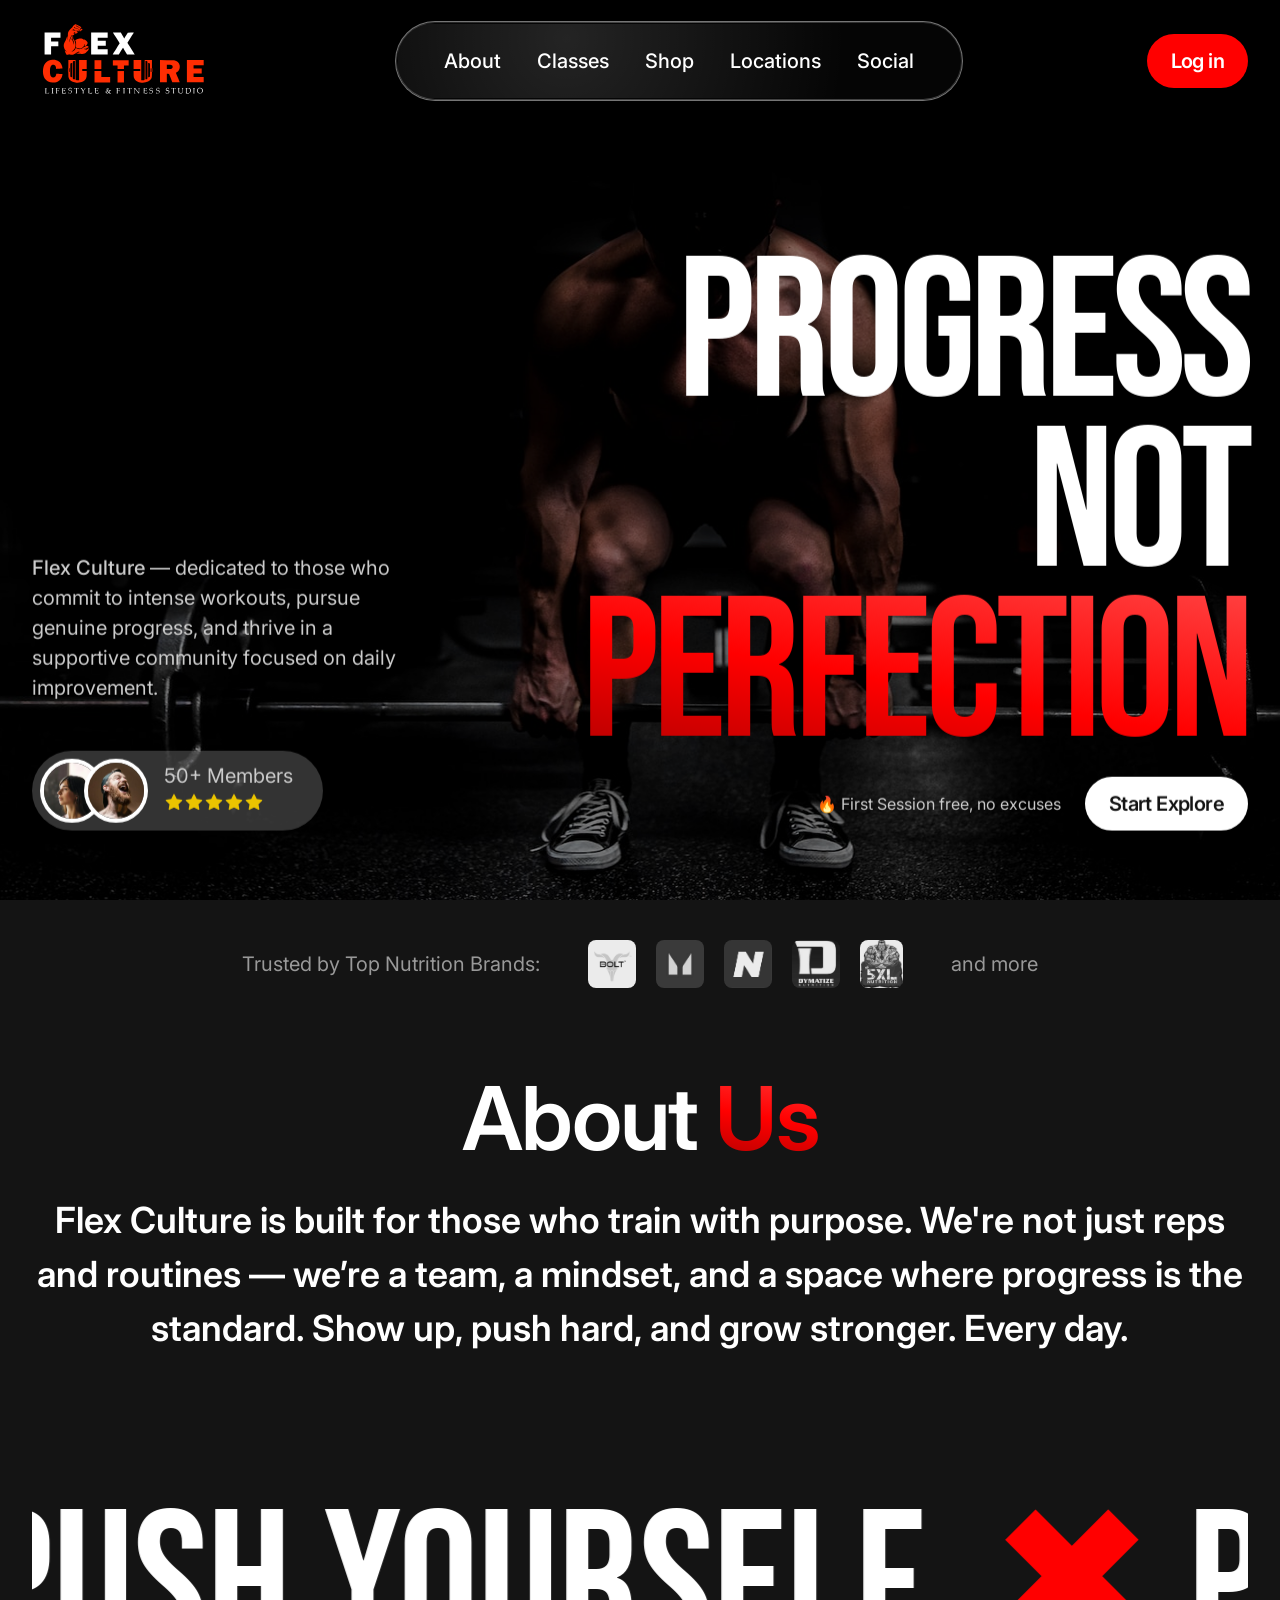
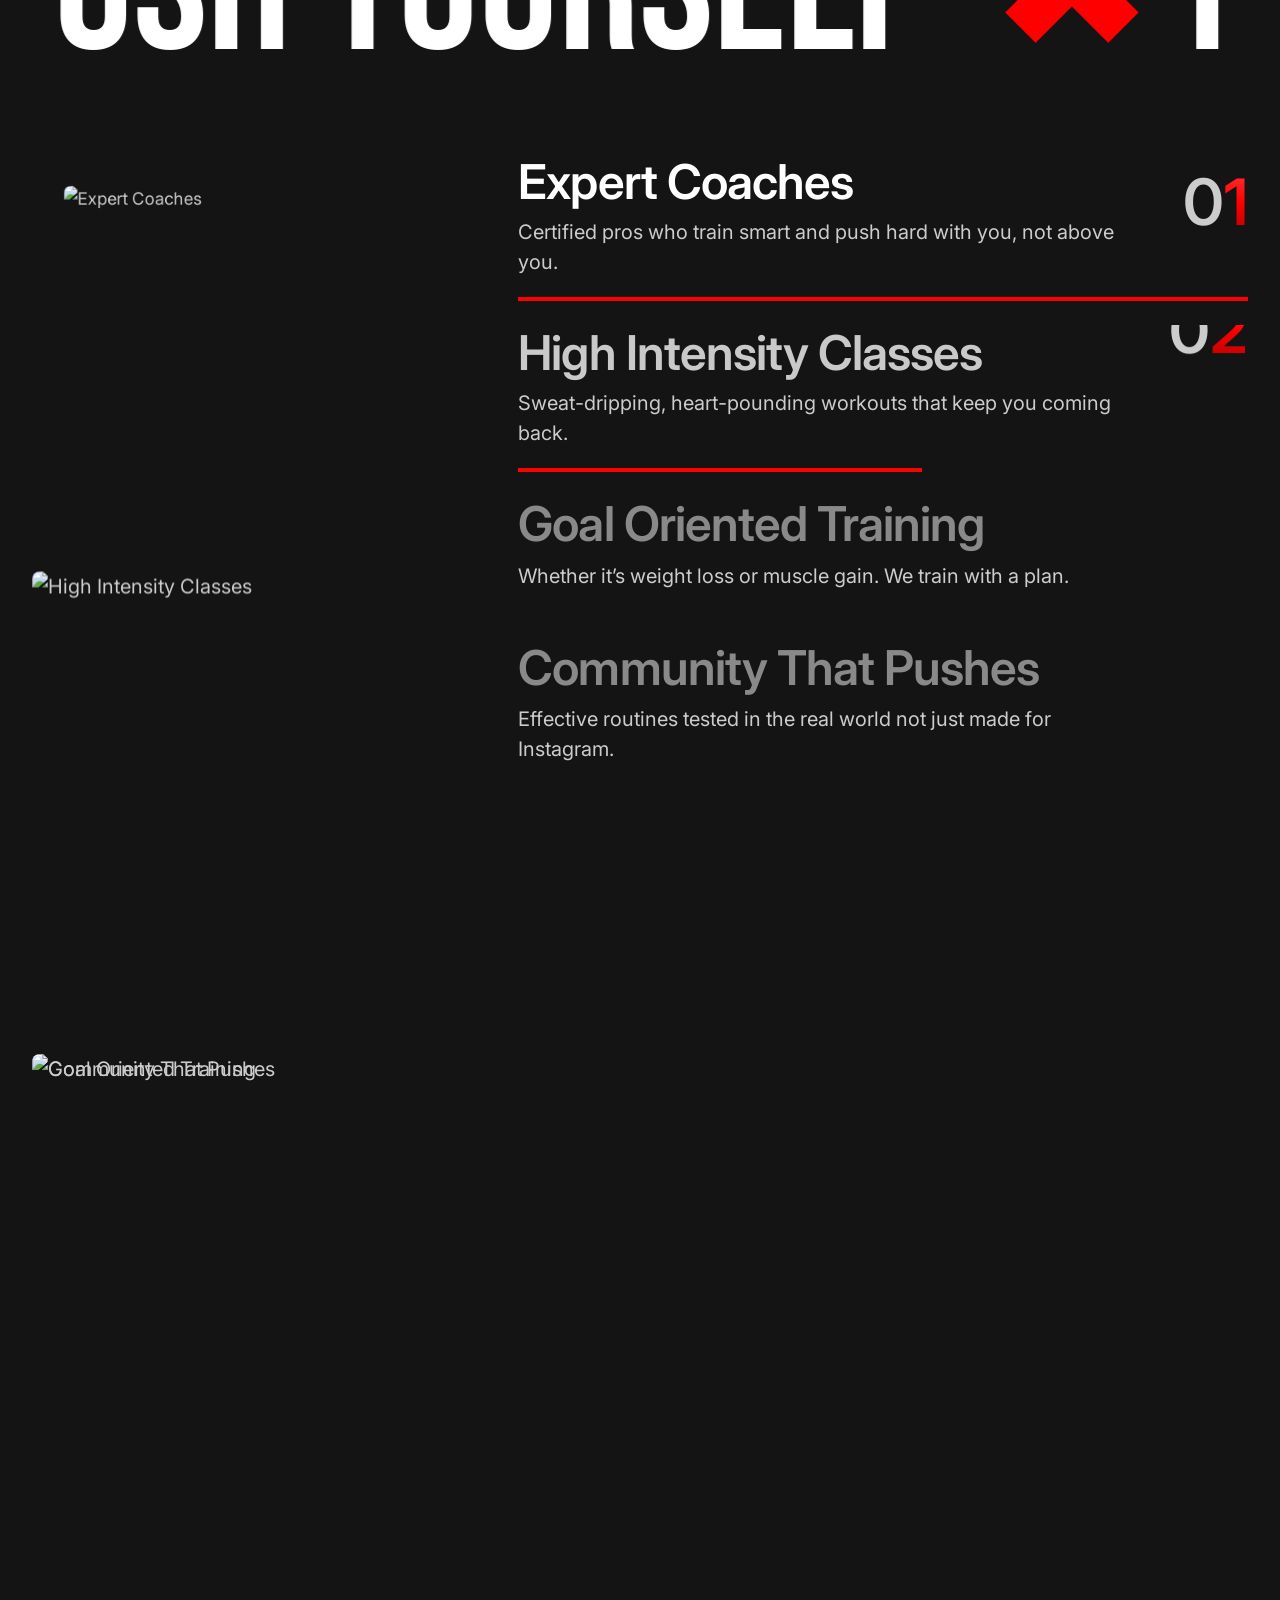
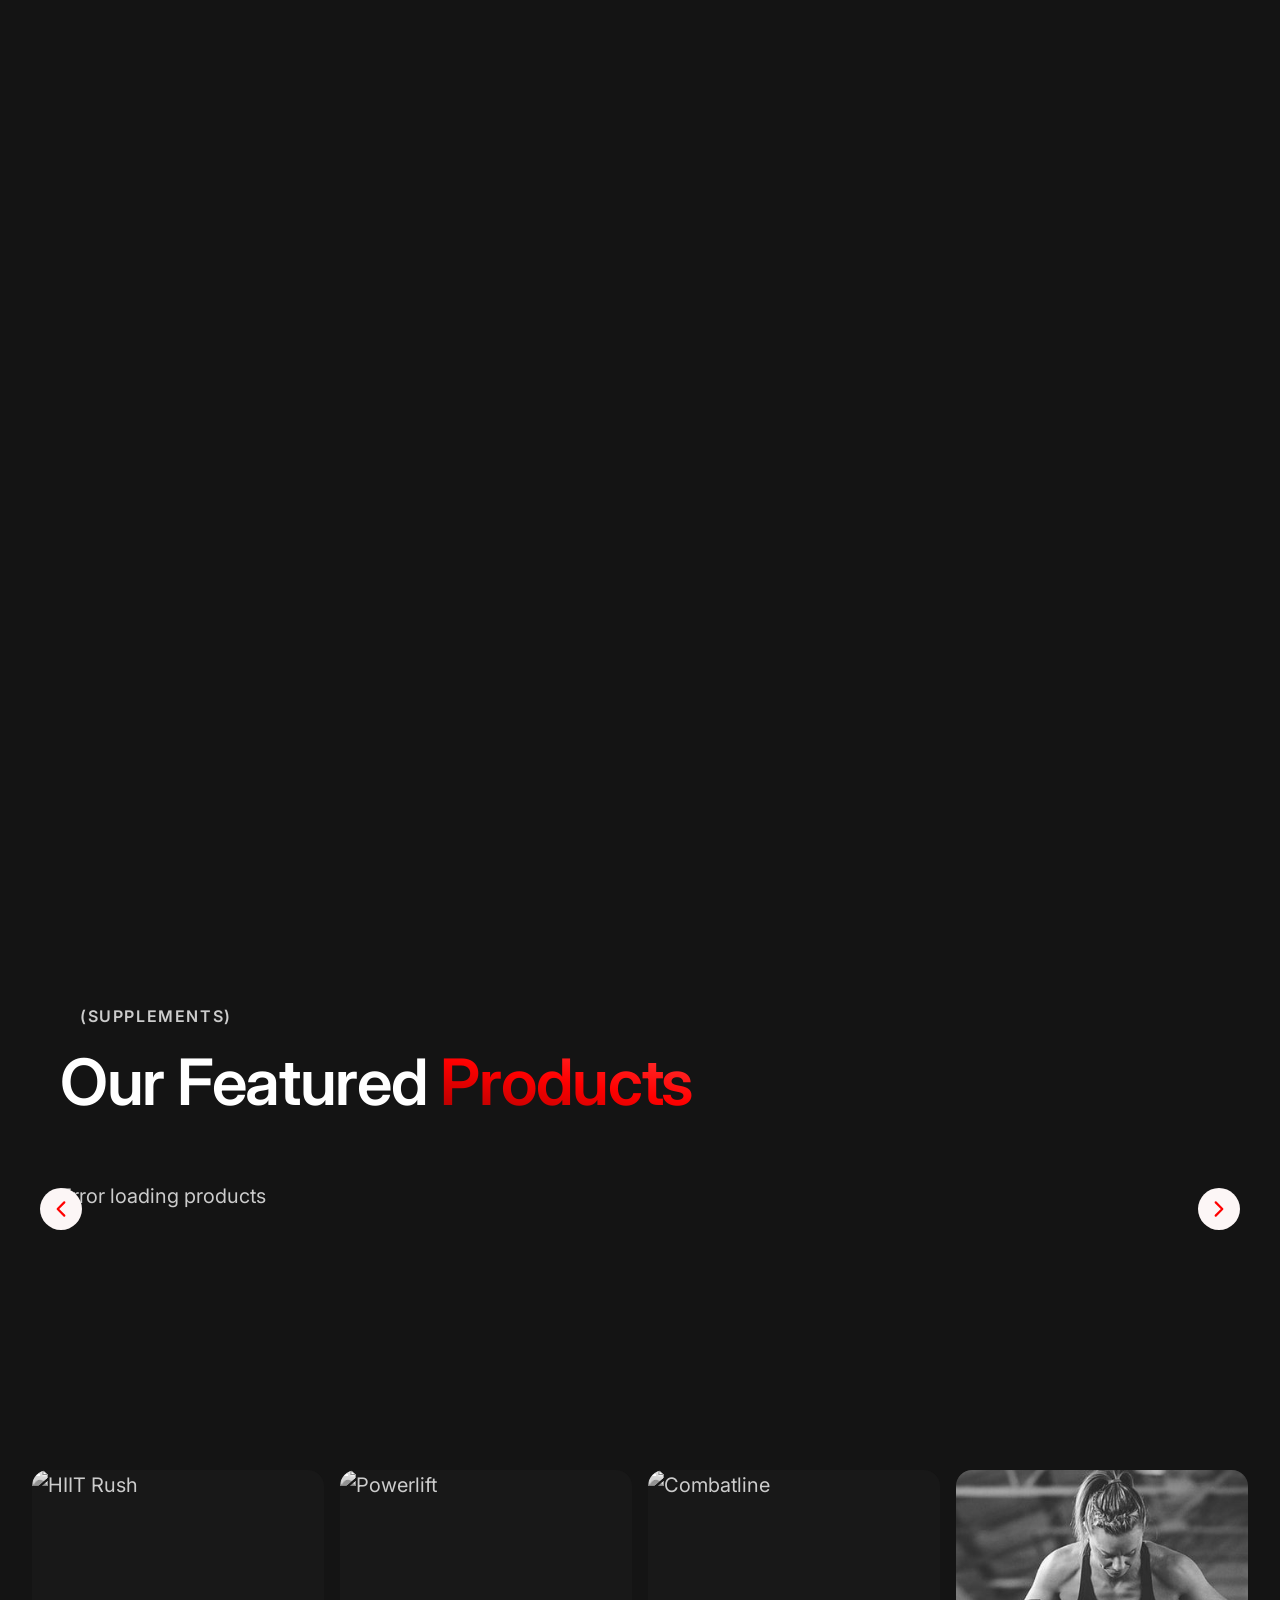
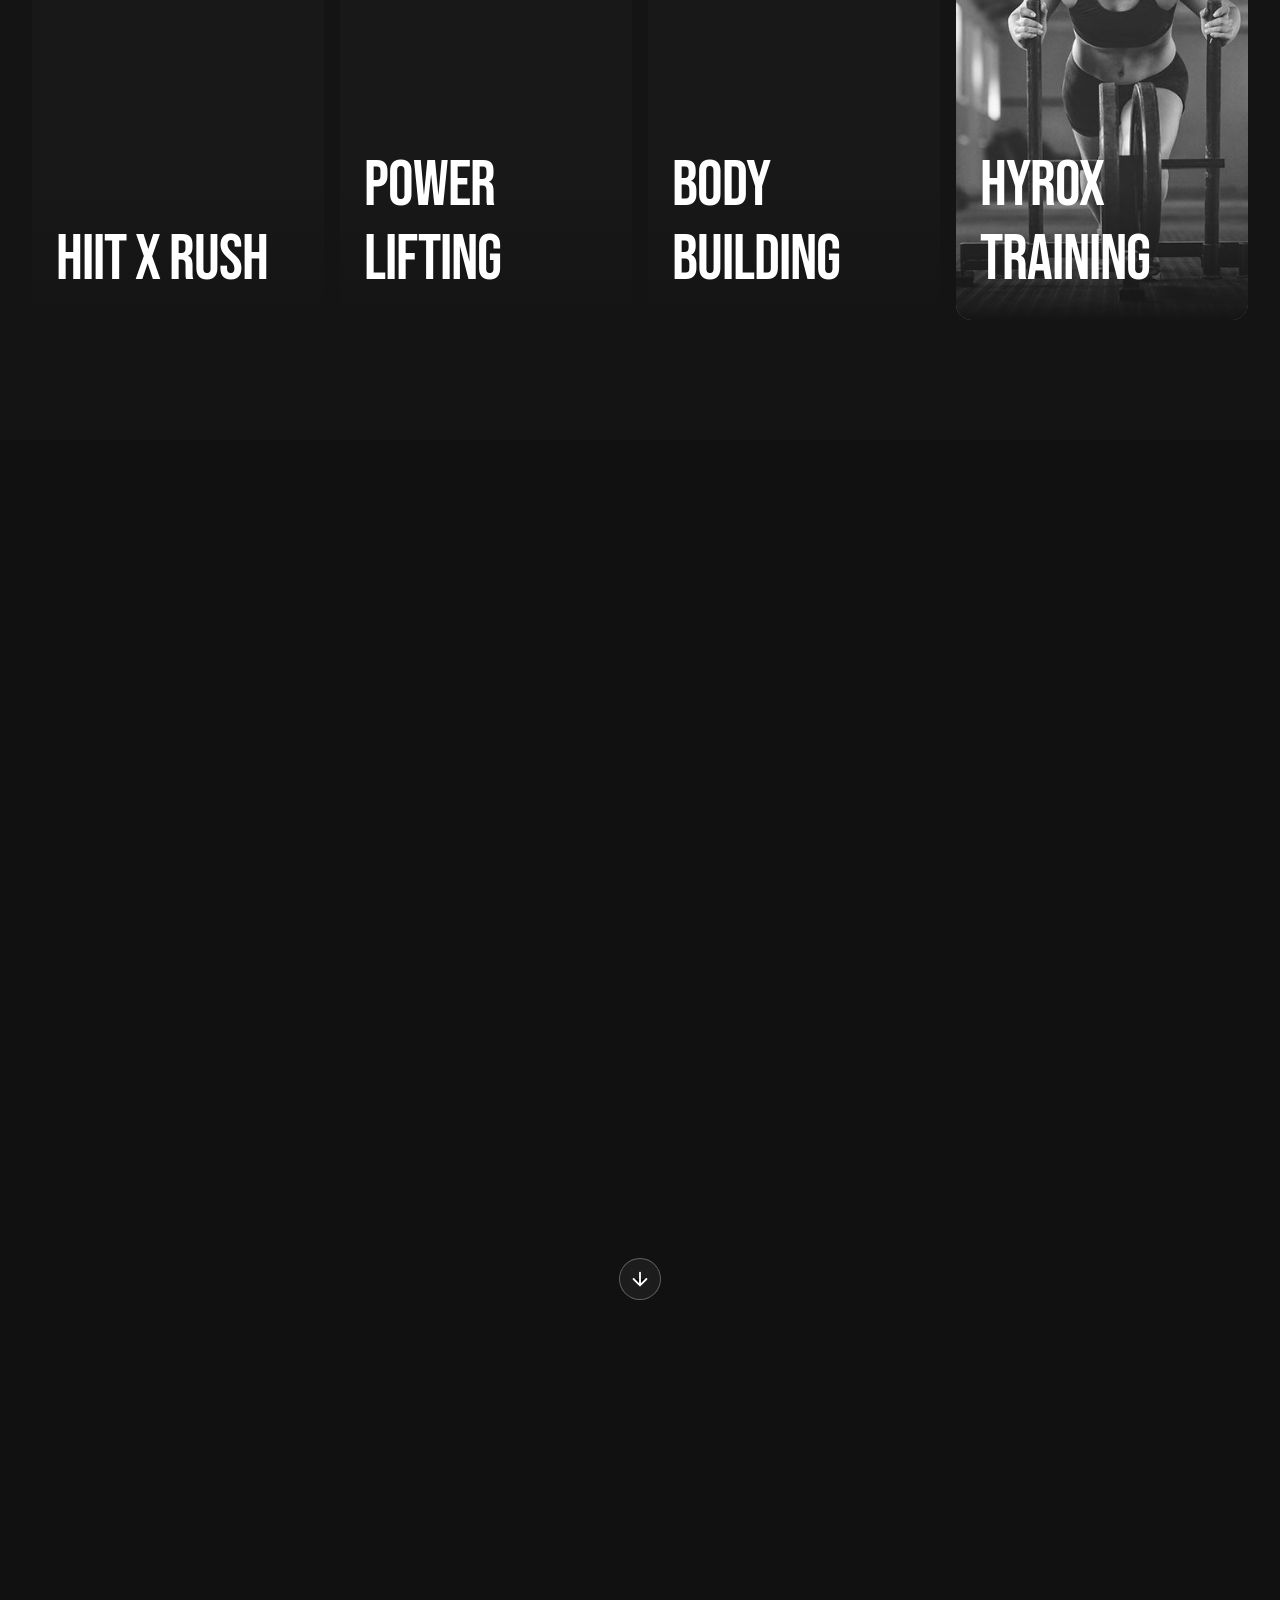
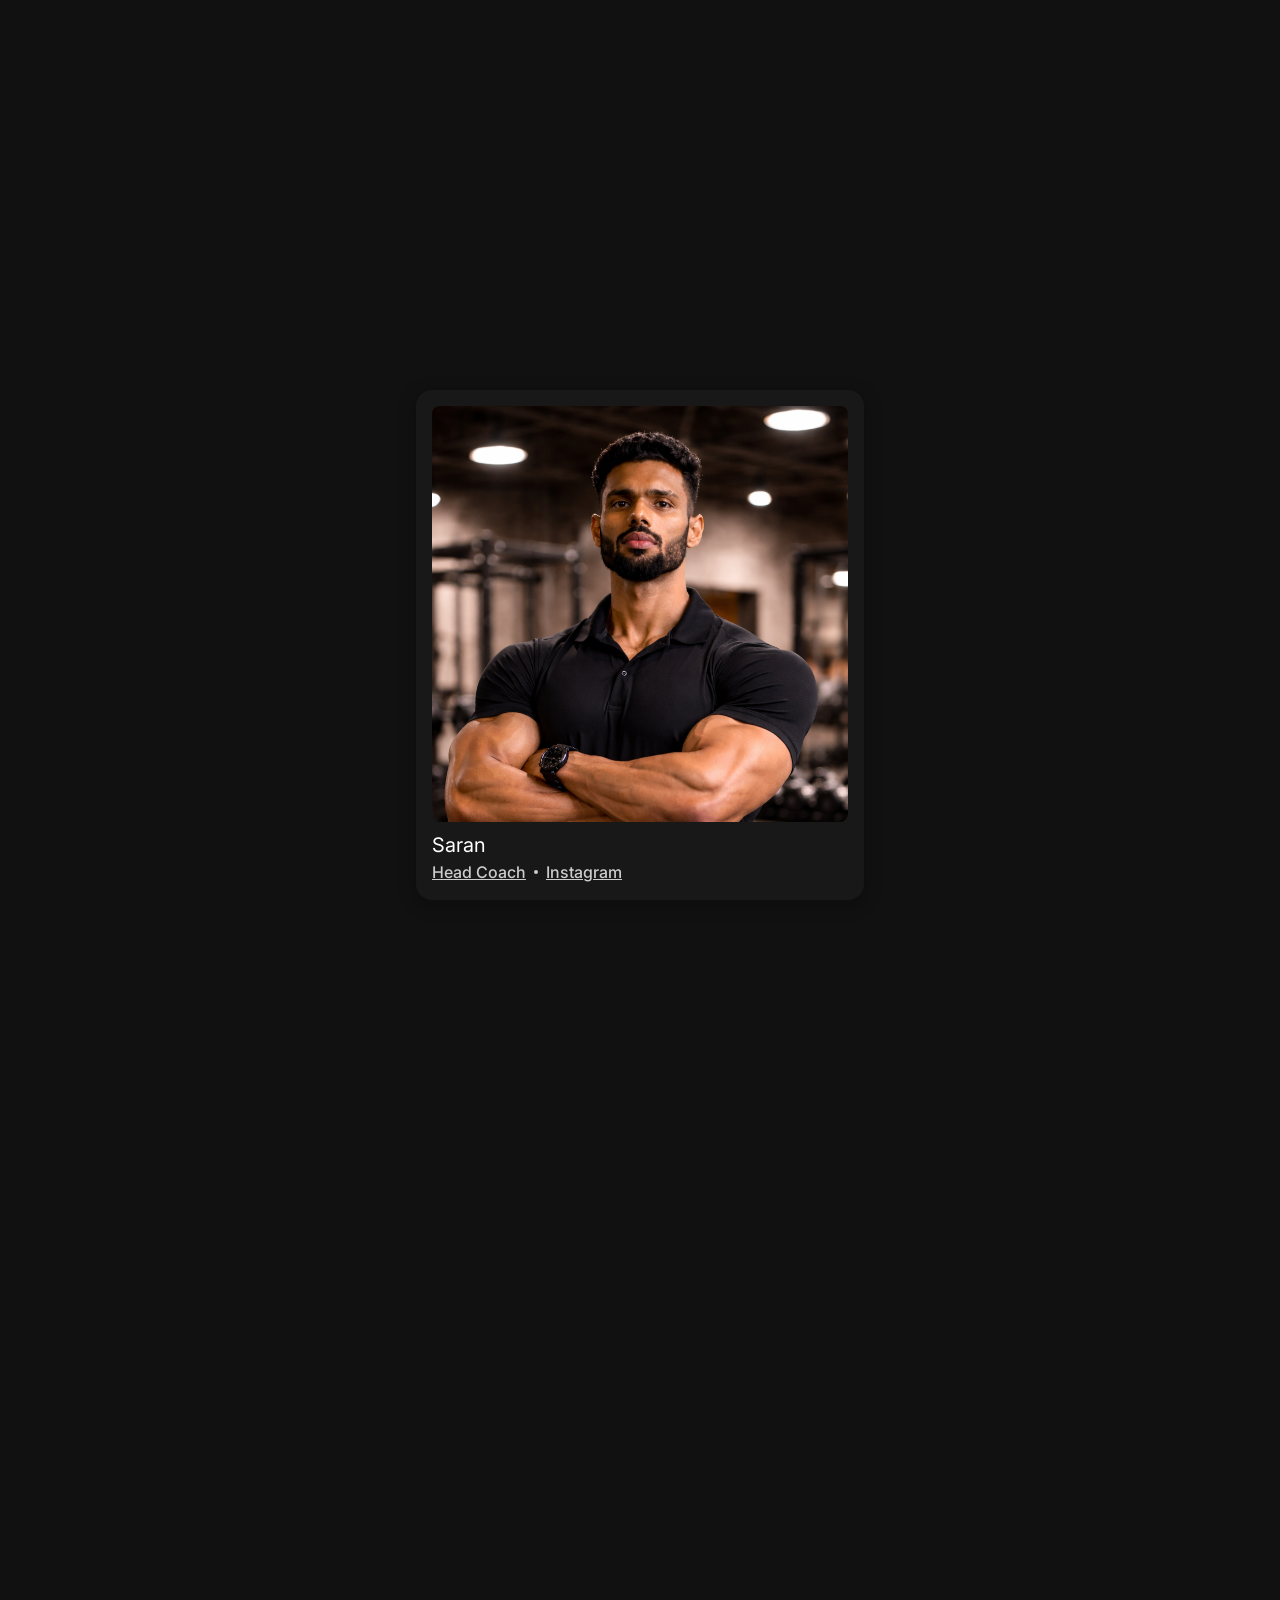
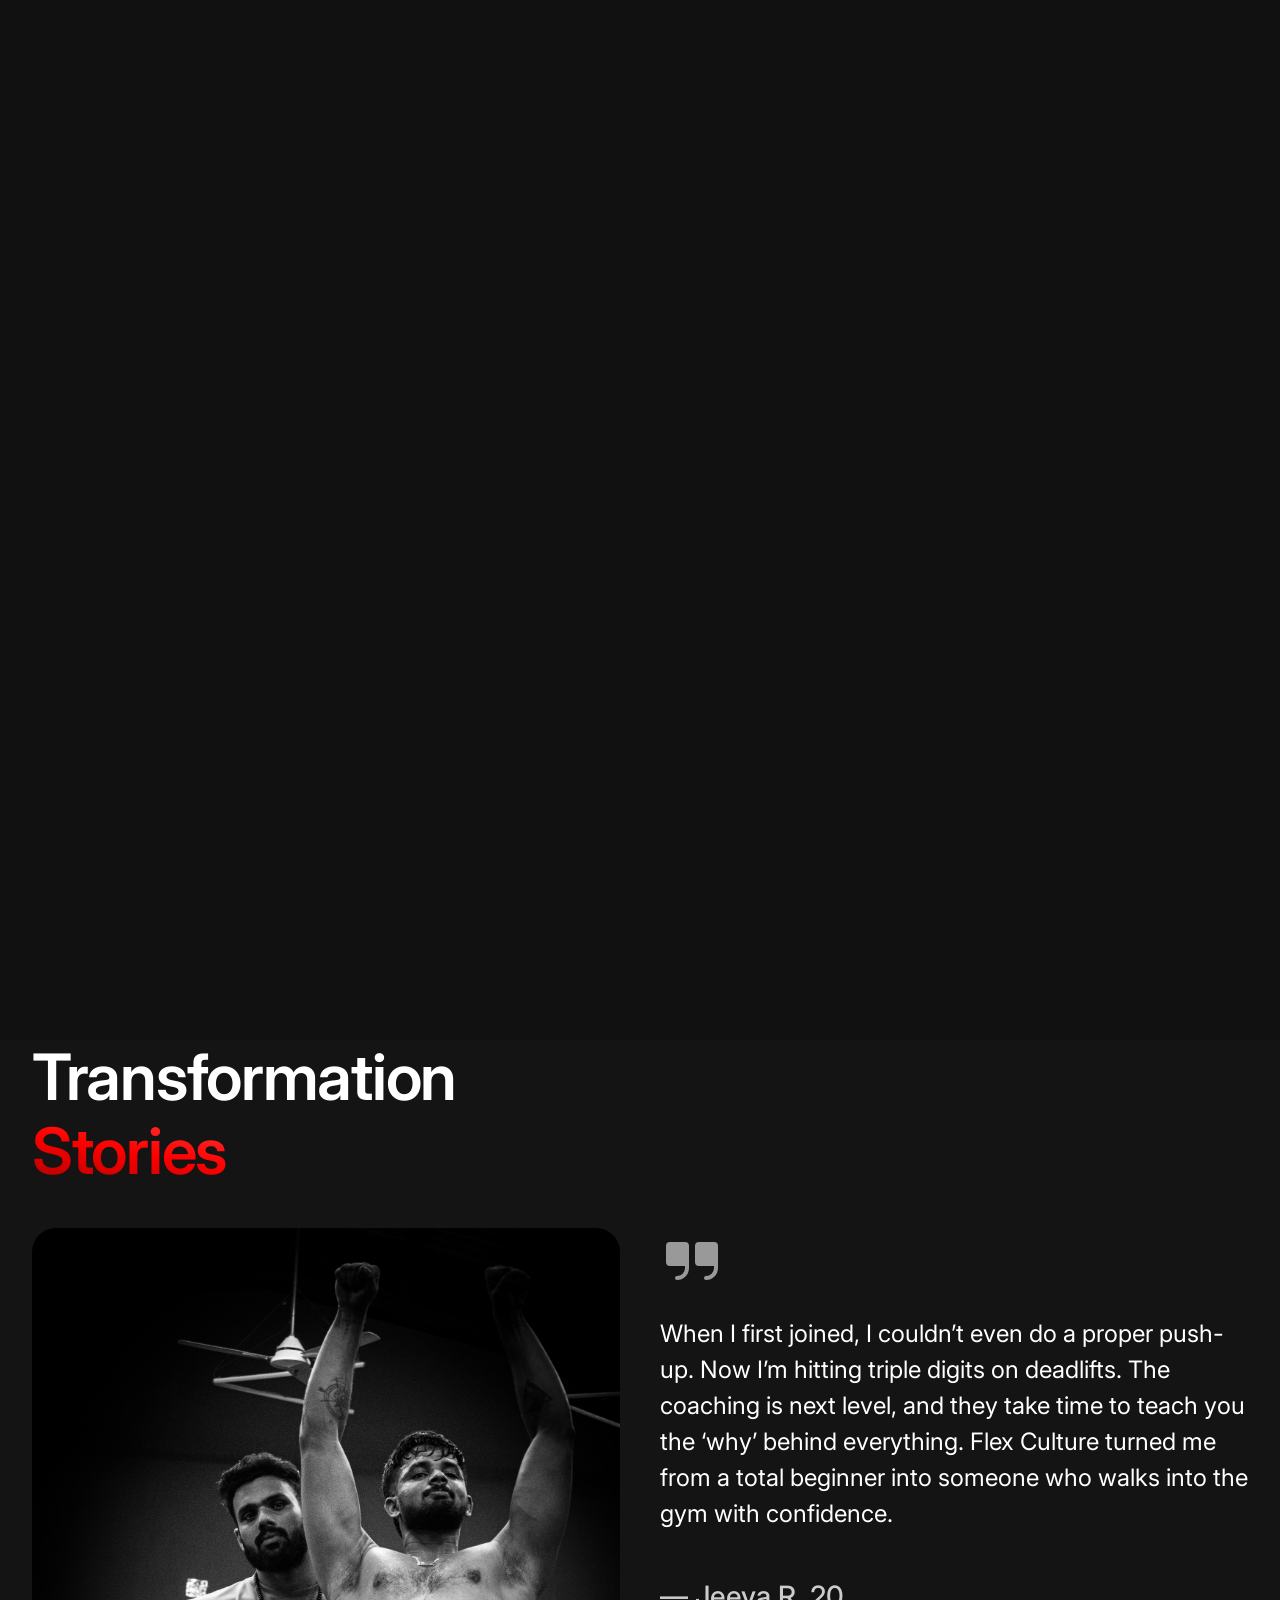
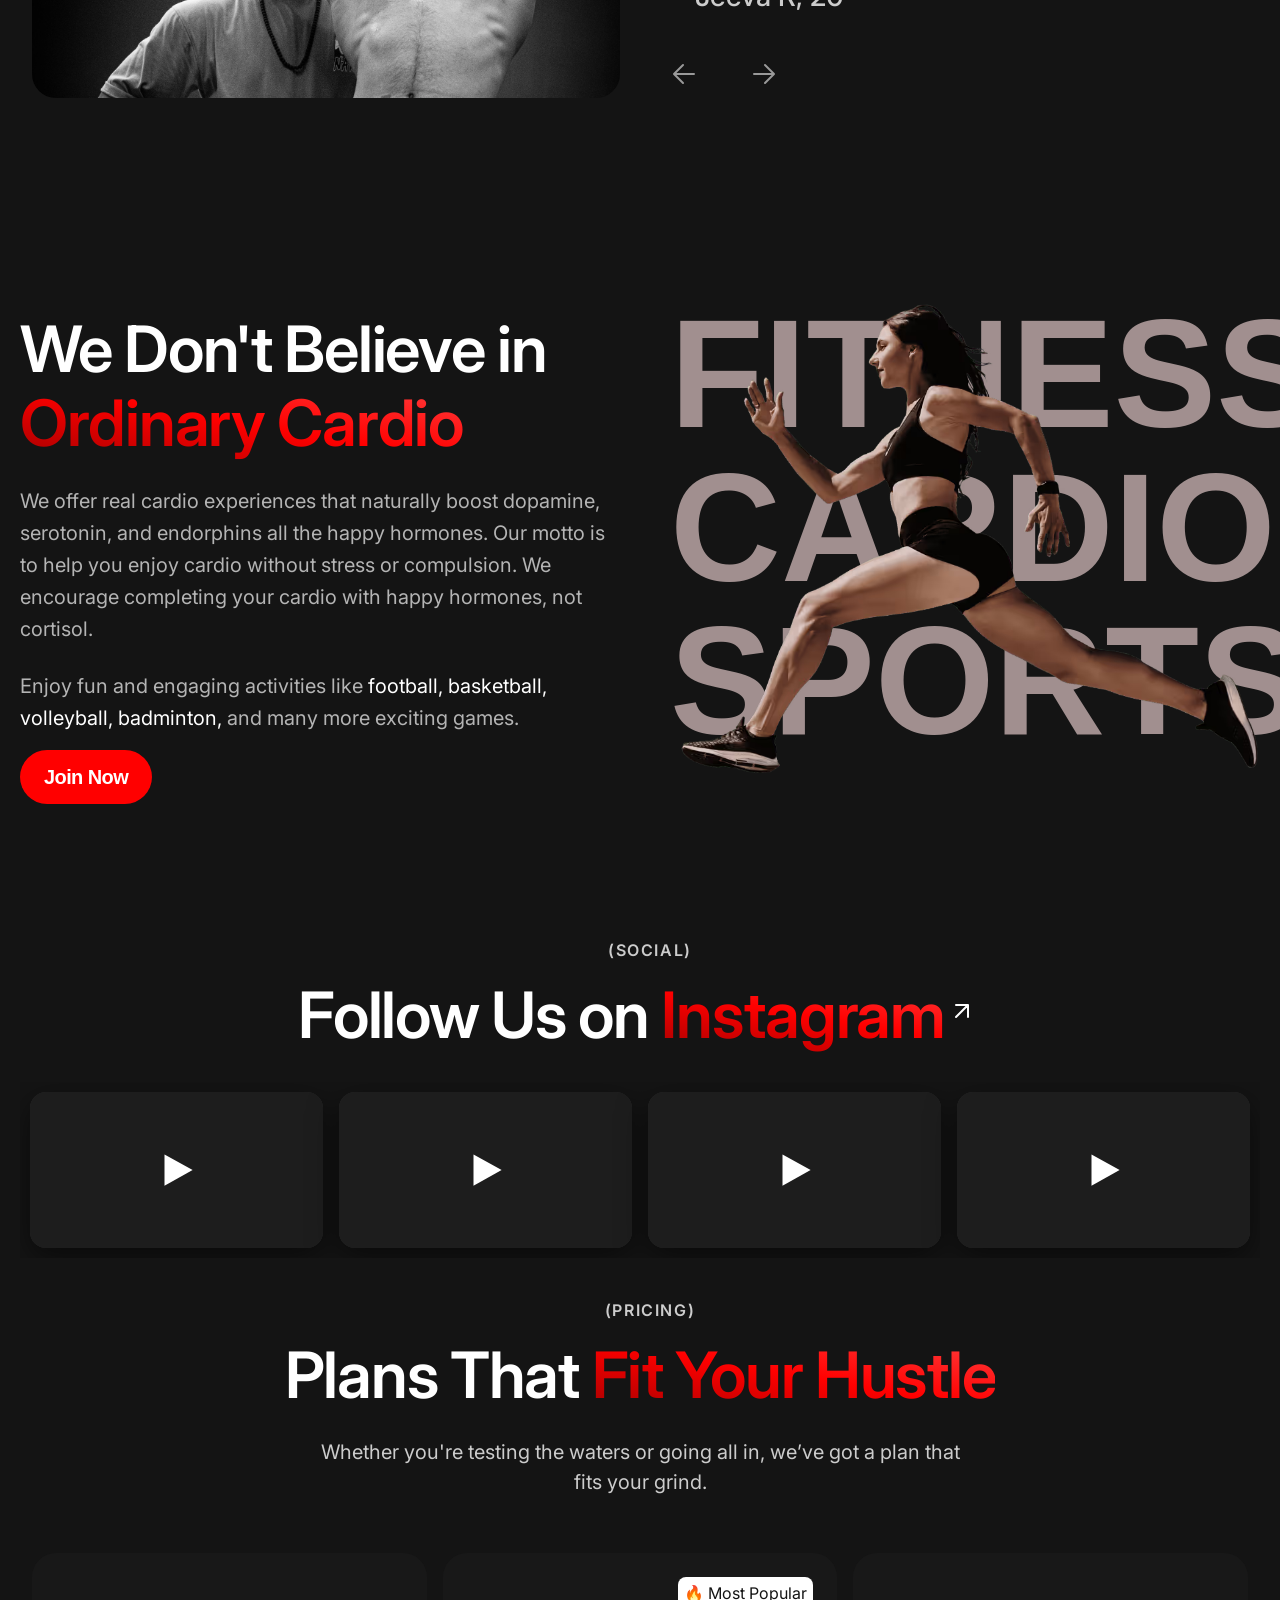
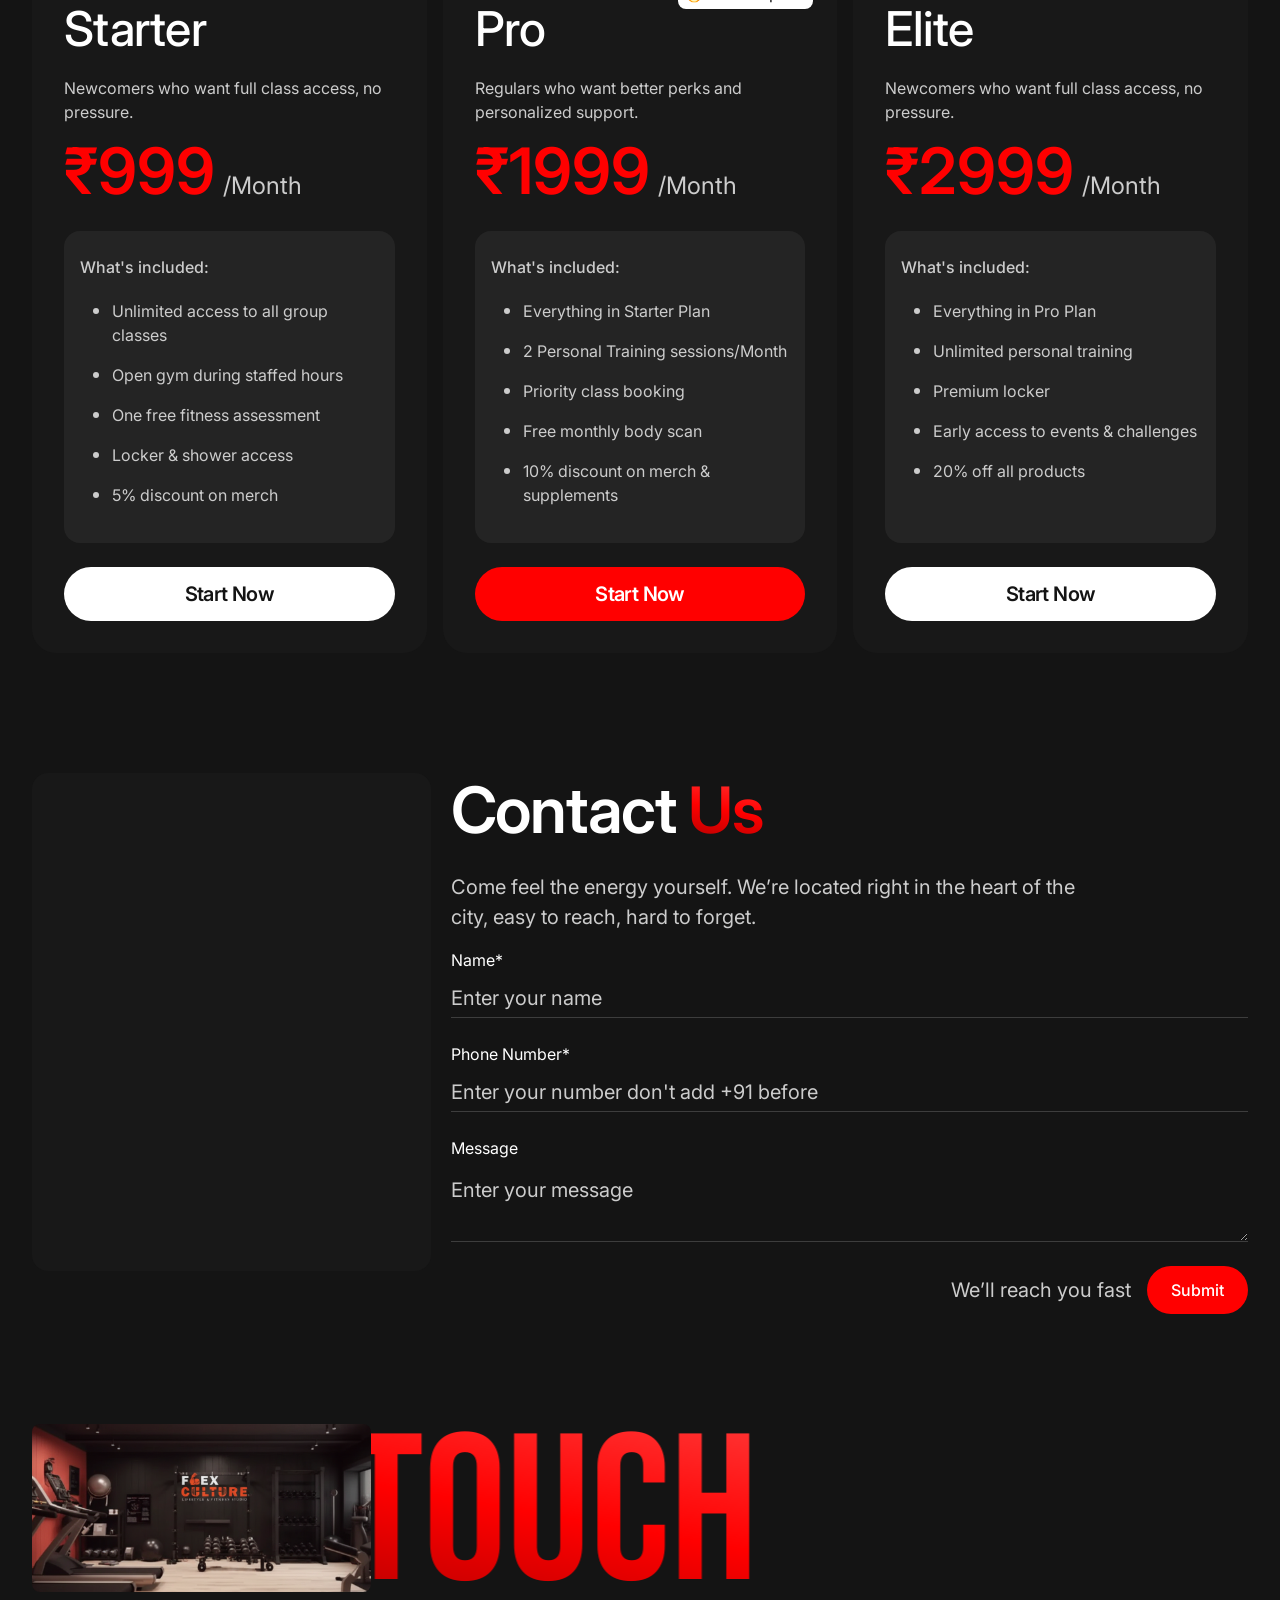
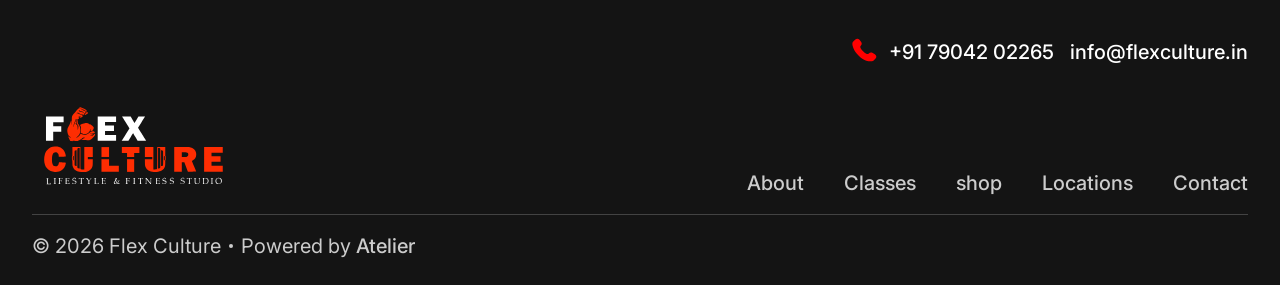
==== index.html @ 14c5f664 "Merge branch 'main' of https://github.com/JagadishAtelier/gym" ====
<!DOCTYPE html>
<html data-wf-page="6885ed75e6aefae7f7b75dd1" data-wf-site="6885ed75e6aefae7f7b75de0" lang="en">

<head>
  <meta charset="utf-8">
  <title>Flex Culture</title>
  <meta content="Flex Culture is a modern gyms, personal trainers, and fitness brands." name="description">
  <meta content="Flex Culture" property="og:title">
  <meta content="Flex Culture is a modern gyms, personal trainers, and fitness brands" property="og:description">
  <meta content="Flex Culture" property="twitter:title">
  <meta content="Flex Culture is a modern gyms, personal trainers, and fitness brands" property="twitter:description">
  <meta property="og:type" content="website">
  <meta content="summary_large_image" name="twitter:card">
  <meta content="width=device-width, initial-scale=1" name="viewport">
  <link rel="stylesheet" href="https://cdn.jsdelivr.net/npm/swiper@11/swiper-bundle.min.css" />
  <script src="https://cdn.jsdelivr.net/npm/swiper@11/swiper-bundle.min.js"></script>

  <link href="assets/css/style.css" rel="stylesheet" type="text/css">
  <style>
    @media (min-width:992px) {
      html.w-mod-js:not(.w-mod-ix) [data-w-id="2d5bed71-0788-9467-685d-ab2e3d8c0a80"] {
        width: 25%;
        filter: grayscale(100%);
      }

      html.w-mod-js:not(.w-mod-ix) [data-w-id="1966ba64-98df-1d3c-d61a-16f06faeb025"] {
        height: 0%;
      }

      html.w-mod-js:not(.w-mod-ix) [data-w-id="335a10fc-3768-1181-ea49-0a4ff7239eca"] {
        width: 25%;
        filter: grayscale(100%);
      }

      html.w-mod-js:not(.w-mod-ix) [data-w-id="335a10fc-3768-1181-ea49-0a4ff7239ecf"] {
        height: 0%;
      }

      html.w-mod-js:not(.w-mod-ix) [data-w-id="935f4edb-f58a-67b6-d8df-f5af1016a7bb"] {
        width: 25%;
        filter: grayscale(100%);
      }

      html.w-mod-js:not(.w-mod-ix) [data-w-id="935f4edb-f58a-67b6-d8df-f5af1016a7c0"] {
        height: 0%;
      }

      html.w-mod-js:not(.w-mod-ix) [data-w-id="6cf967ad-bbf7-1b8b-f019-8178157c0b36"] {
        width: 25%;
        filter: grayscale(100%);
      }

      html.w-mod-js:not(.w-mod-ix) [data-w-id="6cf967ad-bbf7-1b8b-f019-8178157c0b3b"] {
        height: 0%;
      }

      html.w-mod-js:not(.w-mod-ix) [data-w-id="b5b7eaf3-365c-3d11-3917-4a6f61d3ef5c"] {
        -webkit-transform: translate3d(-100vw, 0, 0) scale3d(1, 1, 1) rotateX(0) rotateY(0) rotateZ(0) skew(0, 0);
        -moz-transform: translate3d(-100vw, 0, 0) scale3d(1, 1, 1) rotateX(0) rotateY(0) rotateZ(0) skew(0, 0);
        -ms-transform: translate3d(-100vw, 0, 0) scale3d(1, 1, 1) rotateX(0) rotateY(0) rotateZ(0) skew(0, 0);
        transform: translate3d(-100vw, 0, 0) scale3d(1, 1, 1) rotateX(0) rotateY(0) rotateZ(0) skew(0, 0);
      }

      html.w-mod-js:not(.w-mod-ix) [data-w-id="9db3820a-ea8e-e6fb-ce12-bf09f0f4b03b"] {
        -webkit-transform: translate3d(0, 150%, 0) scale3d(1, 1, 1) rotateX(0) rotateY(0) rotateZ(0) skew(0, 0);
        -moz-transform: translate3d(0, 150%, 0) scale3d(1, 1, 1) rotateX(0) rotateY(0) rotateZ(0) skew(0, 0);
        -ms-transform: translate3d(0, 150%, 0) scale3d(1, 1, 1) rotateX(0) rotateY(0) rotateZ(0) skew(0, 0);
        transform: translate3d(0, 150%, 0) scale3d(1, 1, 1) rotateX(0) rotateY(0) rotateZ(0) skew(0, 0);
      }
    }

    @media (max-width:767px) and (min-width:480px) {
      html.w-mod-js:not(.w-mod-ix) [data-w-id="ff87e00c-3421-8160-1be7-4b2ebe8fc471"] {
        opacity: 0;
      }

      html.w-mod-js:not(.w-mod-ix) [data-w-id="7604f400-8223-ed4d-ed1e-3974be623f75"] {
        opacity: 0;
      }

      html.w-mod-js:not(.w-mod-ix) [data-w-id="96b5c8ed-3036-800e-5130-8319513255b5"] {
        opacity: 0;
      }

      html.w-mod-js:not(.w-mod-ix) [data-w-id="49bc96c3-abab-ae1f-53d6-cc92513f3b0e"] {
        opacity: 0;
      }
    }

    @media (max-width:479px) {
      html.w-mod-js:not(.w-mod-ix) [data-w-id="ff87e00c-3421-8160-1be7-4b2ebe8fc471"] {
        opacity: 0;
      }

      html.w-mod-js:not(.w-mod-ix) [data-w-id="7604f400-8223-ed4d-ed1e-3974be623f75"] {
        opacity: 0;
      }

      html.w-mod-js:not(.w-mod-ix) [data-w-id="96b5c8ed-3036-800e-5130-8319513255b5"] {
        opacity: 0;
      }

      html.w-mod-js:not(.w-mod-ix) [data-w-id="49bc96c3-abab-ae1f-53d6-cc92513f3b0e"] {
        opacity: 0;
      }
    }
  </style>
  <link href="https://fonts.googleapis.com" rel="preconnect">
  <link href="https://fonts.gstatic.com" rel="preconnect" crossorigin="anonymous">
  <script src="assets/ajax.googleapis.com/ajax/libs/webfont/1.6.26/webfont.js" type="text/javascript"></script>
  <script
    type="text/javascript">WebFont.load({ google: { families: ["Inter:regular,500,600", "Bebas Neue:regular"] } });</script>
  <script
    type="text/javascript">!function (o, c) { var n = c.documentElement, t = " w-mod-"; n.className += t + "js", ("ontouchstart" in o || o.DocumentTouch && c instanceof DocumentTouch) && (n.className += t + "touch") }(window, document);</script>
  <link href="./assets/images/fav-white.png" rel="shortcut icon" type="image/x-icon">
  <link href="assets/images/688ba9f63ef86282e5991fba_favicon_256.png" rel="apple-touch-icon">
  <link rel="stylesheet" href="https://cdn.jsdelivr.net/npm/swiper@11/swiper-bundle.min.css" />

  <style>
    body {
      -webkit-font-smoothing: antialiased;
      -moz-osx-font-smoothing: grayscale;
    }
  </style>
</head>

<body class="body">
  <div data-animation="default" class="navbar w-nav" data-easing2="ease-in-quart" data-easing="ease-out-quart"
    data-collapse="medium" data-w-id="274753d8-cf86-6bfe-e514-d98c4dec5415" role="banner" data-no-scroll="1"
    data-duration="400" data-doc-height="1">
    <div class="w-layout-blockcontainer global-container w-container">
      <div class="navbar-wrapper">
        <div class="navbar-left"><a aria-label="flex Culture" href="/" aria-current="page"
            class="navbar-brand w-nav-brand w--current"><img src="./assets/images/logo.svg" loading="lazy" width="144"
              height="38" alt="flex Culture" class="navbar-logo"></a></div>
        <div class="nav-button-wrapper hide-lg"><a href="https://gmsflexculture.ateliertechnologysolutions.com/"
            class="button primary w-inline-block">
            <div class="button-inner">
              <div class="button-text">Log in</div>
            </div>
          </a></div>
        <nav role="navigation" class="navbar-center w-nav-menu">
          <div class="glass-overlay"></div>
          <ul role="list" class="nav-menu w-list-unstyled">
            <li class="nav-menu-item"><a href="#section-about" class="nav-link">About</a></li>
            <li class="nav-menu-item"><a href="#section-classes" class="nav-link">Classes</a></li>
            <li class="nav-menu-item"><a href="#section-shop" class="nav-link">Shop</a></li>
            <li class="nav-menu-item"><a href="#section-locations" class="nav-link">Locations</a></li>
            <li class="nav-menu-item"><a href="#section-social" class="nav-link">Social</a></li>
          </ul>
        </nav>
        <div class="navbar-right">
          <div class="nav-button-wrapper hide-sm"><a href="https://gym-management-system.theateliercreation.com/"
              target="_blank" class="button primary w-inline-block">
              <div class="button-inner">
                <div class="button-text">Log in</div>
              </div>
            </a></div>
        </div>
        <div class="navbar-menu-button w-nav-button"><svg xmlns="http://www.w3.org/2000/svg" width="32" height="32"
            viewBox="0 0 24 24" fill="none" app="ikonik" class="line-icon">
            <path
              d="M1.04346 5.73927H22.9565C23.5328 5.73927 24 5.2721 24 4.69581C24 4.11951 23.5328 3.65234 22.9565 3.65234H1.04346C0.467168 3.65234 0 4.11951 0 4.69581C0 5.2721 0.467168 5.73927 1.04346 5.73927Z"
              fill="currentColor" app="ikonik" class="line-icon-top"></path>
            <path
              d="M22.9565 10.957H1.04346C0.467168 10.957 0 11.4242 0 12.0005C0 12.5768 0.467168 13.044 1.04346 13.044H22.9565C23.5328 13.044 24 12.5768 24 12.0005C24 11.4242 23.5328 10.957 22.9565 10.957Z"
              fill="currentColor" app="ikonik" class="line-icon-center"></path>
            <path
              d="M22.9565 18.2607H1.04346C0.467168 18.2607 0 18.728 0 19.3043C0 19.8806 0.467168 20.3477 1.04346 20.3477H22.9565C23.5328 20.3477 24 19.8806 24 19.3043C24 18.728 23.5328 18.2607 22.9565 18.2607Z"
              fill="currentColor" app="ikonik" class="line-icon-bottom"></path>
          </svg></div>
      </div>
    </div>
    <div class="navbar-overlay"></div>
  </div>
  <section id="section-hero">
    <div class="hero-swiper swiper">
      <div class="swiper-wrapper">

        <!-- SLIDE 1 -->
        <div class="swiper-slide">
          <div data-w-id="5f581194-0b05-262d-e9fc-b19f37795ce9" class="hero hero-banner"
            style="background-position: top;">
            <div class="w-layout-blockcontainer global-container w-container">
              <div class="hero-inner">
                <div id="w-node-_321abe9c-9b88-a336-252c-8c12ca91fee5-f7b75dd1" class="hero-left">
                  <p data-w-id="d6f823cf-2b06-f88c-fe40-1080c0c59e11" style="opacity:0" class="hero-paragraph">
                    <strong>Flex Culture</strong> — a space built for serious training, real transformation, and a
                    community
                    that
                    pushes each other to rise higher every single day.
                  </p>
                  <div data-w-id="cb7bd3bc-ae1f-655b-5e36-0a08c66c3c26" style="opacity:0" class="hero-rating">
                    <div class="hero-rating-inner"><img src="assets/images/688bc822e35f0db42b58e821_hero_testi_2.webp"
                        loading="eager" alt="Avatar 2" class="hero-rating-image"><img
                        src="assets/images/688bc82226c2aa7fd77ff842_hero_testi_1.webp" loading="eager" alt="Avatar 1"
                        class="hero-rating-image">
                      <div class="hero-rating-content">
                        <div class="hero-rating-text">50+ Members &nbsp;</div>
                        <div class="hero-rating-stars"><svg xmlns="http://www.w3.org/2000/svg" width="20" height="20"
                            viewBox="0 0 1024 1024" app="ikonik" class="ikonik-brswq">
                            <path fill="currentColor"
                              d="M908.1 353.1l-253.9-36.9L540.7 86.1c-3.1-6.3-8.2-11.4-14.5-14.5-15.8-7.8-35-1.3-42.9 14.5L369.8 316.2l-253.9 36.9c-7 1-13.4 4.3-18.3 9.3a32.05 32.05 0 0 0 .6 45.3l183.7 179.1-43.4 252.9a31.95 31.95 0 0 0 46.4 33.7L512 754l227.1 119.4c6.2 3.3 13.4 4.4 20.3 3.2 17.4-3 29.1-19.5 26.1-36.9l-43.4-252.9 183.7-179.1c5-4.9 8.3-11.3 9.3-18.3 2.7-17.5-9.5-33.7-27-36.3z"
                              app="ikonik" class="path-iouls"></path>
                          </svg><svg xmlns="http://www.w3.org/2000/svg" width="20" height="20" viewBox="0 0 1024 1024"
                            app="ikonik" class="ikonik-brswq">
                            <path fill="currentColor"
                              d="M908.1 353.1l-253.9-36.9L540.7 86.1c-3.1-6.3-8.2-11.4-14.5-14.5-15.8-7.8-35-1.3-42.9 14.5L369.8 316.2l-253.9 36.9c-7 1-13.4 4.3-18.3 9.3a32.05 32.05 0 0 0 .6 45.3l183.7 179.1-43.4 252.9a31.95 31.95 0 0 0 46.4 33.7L512 754l227.1 119.4c6.2 3.3 13.4 4.4 20.3 3.2 17.4-3 29.1-19.5 26.1-36.9l-43.4-252.9 183.7-179.1c5-4.9 8.3-11.3 9.3-18.3 2.7-17.5-9.5-33.7-27-36.3z"
                              app="ikonik" class="path-iouls"></path>
                          </svg><svg xmlns="http://www.w3.org/2000/svg" width="20" height="20" viewBox="0 0 1024 1024"
                            app="ikonik" class="ikonik-brswq">
                            <path fill="currentColor"
                              d="M908.1 353.1l-253.9-36.9L540.7 86.1c-3.1-6.3-8.2-11.4-14.5-14.5-15.8-7.8-35-1.3-42.9 14.5L369.8 316.2l-253.9 36.9c-7 1-13.4 4.3-18.3 9.3a32.05 32.05 0 0 0 .6 45.3l183.7 179.1-43.4 252.9a31.95 31.95 0 0 0 46.4 33.7L512 754l227.1 119.4c6.2 3.3 13.4 4.4 20.3 3.2 17.4-3 29.1-19.5 26.1-36.9l-43.4-252.9 183.7-179.1c5-4.9 8.3-11.3 9.3-18.3 2.7-17.5-9.5-33.7-27-36.3z"
                              app="ikonik" class="path-iouls"></path>
                          </svg><svg xmlns="http://www.w3.org/2000/svg" width="20" height="20" viewBox="0 0 1024 1024"
                            app="ikonik" class="ikonik-brswq">
                            <path fill="currentColor"
                              d="M908.1 353.1l-253.9-36.9L540.7 86.1c-3.1-6.3-8.2-11.4-14.5-14.5-15.8-7.8-35-1.3-42.9 14.5L369.8 316.2l-253.9 36.9c-7 1-13.4 4.3-18.3 9.3a32.05 32.05 0 0 0 .6 45.3l183.7 179.1-43.4 252.9a31.95 31.95 0 0 0 46.4 33.7L512 754l227.1 119.4c6.2 3.3 13.4 4.4 20.3 3.2 17.4-3 29.1-19.5 26.1-36.9l-43.4-252.9 183.7-179.1c5-4.9 8.3-11.3 9.3-18.3 2.7-17.5-9.5-33.7-27-36.3z"
                              app="ikonik" class="path-iouls"></path>
                          </svg><svg xmlns="http://www.w3.org/2000/svg" width="20" height="20" viewBox="0 0 1024 1024"
                            app="ikonik" class="ikonik-brswq">
                            <path fill="currentColor"
                              d="M908.1 353.1l-253.9-36.9L540.7 86.1c-3.1-6.3-8.2-11.4-14.5-14.5-15.8-7.8-35-1.3-42.9 14.5L369.8 316.2l-253.9 36.9c-7 1-13.4 4.3-18.3 9.3a32.05 32.05 0 0 0 .6 45.3l183.7 179.1-43.4 252.9a31.95 31.95 0 0 0 46.4 33.7L512 754l227.1 119.4c6.2 3.3 13.4 4.4 20.3 3.2 17.4-3 29.1-19.5 26.1-36.9l-43.4-252.9 183.7-179.1c5-4.9 8.3-11.3 9.3-18.3 2.7-17.5-9.5-33.7-27-36.3z"
                              app="ikonik" class="path-iouls"></path>
                          </svg></div>
                      </div>
                    </div>
                  </div>
                </div>
                <div class="hero-right">
                  <div class="hero-heading-wrapper">
                    <h1 data-w-id="806aafd6-7922-9b5a-6d85-4cce741280cf" style="opacity:0" class="hero-heading">Unleash
                      Your
                      <br>
                    </h1>
                    <h1 data-w-id="d87b9ecd-4847-7da2-5964-31a7028c7129" style="opacity:0"
                      class="hero-heading gradient-red-text">
                      POTENTIAL</h1>
                  </div>
                  <div data-w-id="9e11f6c6-f64b-1732-d5fc-7fff96d68a91" style="opacity:0" class="hero-cta">
                    <div class="hero-cta-text">🔥 First Session free, no excuses</div><a href="#section-about"
                      class="button tertiary w-inline-block">
                      <div class="button-inner">
                        <div class="button-text secondary">Start Explore</div>
                      </div>
                    </a>
                  </div>
                </div>
              </div>
            </div>
            <div class="hero-gradient-overlay back"></div>
            <div class="hero-gradient-overlay front"></div>
          </div>
        </div>


        <!-- SLIDE 2 -->
        <div class="swiper-slide">
          <div data-w-id="5f581194-0b05-262d-e9fc-b19f37795ce9" class="hero"
            style="background-image: url('./assets/images/Home2.png');">
            <div class="w-layout-blockcontainer global-container w-container">
              <div class="hero-inner">
                <div id="w-node-_321abe9c-9b88-a336-252c-8c12ca91fee5-f7b75dd1" class="hero-left">
                  <p class="hero-paragraph">
                    <strong>Flex Culture</strong> — dedicated to those who commit to intense workouts, pursue genuine
                    progress, and thrive in a supportive community focused on daily improvement.
                  </p>
                  <div class="hero-rating">
                    <div class="hero-rating-inner"><img src="assets/images/688bc822e35f0db42b58e821_hero_testi_2.webp"
                        loading="eager" alt="Avatar 2" class="hero-rating-image"><img
                        src="assets/images/688bc82226c2aa7fd77ff842_hero_testi_1.webp" loading="eager" alt="Avatar 1"
                        class="hero-rating-image">
                      <div class="hero-rating-content">
                        <div class="hero-rating-text">50+ Members &nbsp;</div>
                        <div class="hero-rating-stars"><svg xmlns="http://www.w3.org/2000/svg" width="20" height="20"
                            viewBox="0 0 1024 1024" app="ikonik" class="ikonik-brswq">
                            <path fill="currentColor"
                              d="M908.1 353.1l-253.9-36.9L540.7 86.1c-3.1-6.3-8.2-11.4-14.5-14.5-15.8-7.8-35-1.3-42.9 14.5L369.8 316.2l-253.9 36.9c-7 1-13.4 4.3-18.3 9.3a32.05 32.05 0 0 0 .6 45.3l183.7 179.1-43.4 252.9a31.95 31.95 0 0 0 46.4 33.7L512 754l227.1 119.4c6.2 3.3 13.4 4.4 20.3 3.2 17.4-3 29.1-19.5 26.1-36.9l-43.4-252.9 183.7-179.1c5-4.9 8.3-11.3 9.3-18.3 2.7-17.5-9.5-33.7-27-36.3z"
                              app="ikonik" class="path-iouls"></path>
                          </svg><svg xmlns="http://www.w3.org/2000/svg" width="20" height="20" viewBox="0 0 1024 1024"
                            app="ikonik" class="ikonik-brswq">
                            <path fill="currentColor"
                              d="M908.1 353.1l-253.9-36.9L540.7 86.1c-3.1-6.3-8.2-11.4-14.5-14.5-15.8-7.8-35-1.3-42.9 14.5L369.8 316.2l-253.9 36.9c-7 1-13.4 4.3-18.3 9.3a32.05 32.05 0 0 0 .6 45.3l183.7 179.1-43.4 252.9a31.95 31.95 0 0 0 46.4 33.7L512 754l227.1 119.4c6.2 3.3 13.4 4.4 20.3 3.2 17.4-3 29.1-19.5 26.1-36.9l-43.4-252.9 183.7-179.1c5-4.9 8.3-11.3 9.3-18.3 2.7-17.5-9.5-33.7-27-36.3z"
                              app="ikonik" class="path-iouls"></path>
                          </svg><svg xmlns="http://www.w3.org/2000/svg" width="20" height="20" viewBox="0 0 1024 1024"
                            app="ikonik" class="ikonik-brswq">
                            <path fill="currentColor"
                              d="M908.1 353.1l-253.9-36.9L540.7 86.1c-3.1-6.3-8.2-11.4-14.5-14.5-15.8-7.8-35-1.3-42.9 14.5L369.8 316.2l-253.9 36.9c-7 1-13.4 4.3-18.3 9.3a32.05 32.05 0 0 0 .6 45.3l183.7 179.1-43.4 252.9a31.95 31.95 0 0 0 46.4 33.7L512 754l227.1 119.4c6.2 3.3 13.4 4.4 20.3 3.2 17.4-3 29.1-19.5 26.1-36.9l-43.4-252.9 183.7-179.1c5-4.9 8.3-11.3 9.3-18.3 2.7-17.5-9.5-33.7-27-36.3z"
                              app="ikonik" class="path-iouls"></path>
                          </svg><svg xmlns="http://www.w3.org/2000/svg" width="20" height="20" viewBox="0 0 1024 1024"
                            app="ikonik" class="ikonik-brswq">
                            <path fill="currentColor"
                              d="M908.1 353.1l-253.9-36.9L540.7 86.1c-3.1-6.3-8.2-11.4-14.5-14.5-15.8-7.8-35-1.3-42.9 14.5L369.8 316.2l-253.9 36.9c-7 1-13.4 4.3-18.3 9.3a32.05 32.05 0 0 0 .6 45.3l183.7 179.1-43.4 252.9a31.95 31.95 0 0 0 46.4 33.7L512 754l227.1 119.4c6.2 3.3 13.4 4.4 20.3 3.2 17.4-3 29.1-19.5 26.1-36.9l-43.4-252.9 183.7-179.1c5-4.9 8.3-11.3 9.3-18.3 2.7-17.5-9.5-33.7-27-36.3z"
                              app="ikonik" class="path-iouls"></path>
                          </svg><svg xmlns="http://www.w3.org/2000/svg" width="20" height="20" viewBox="0 0 1024 1024"
                            app="ikonik" class="ikonik-brswq">
                            <path fill="currentColor"
                              d="M908.1 353.1l-253.9-36.9L540.7 86.1c-3.1-6.3-8.2-11.4-14.5-14.5-15.8-7.8-35-1.3-42.9 14.5L369.8 316.2l-253.9 36.9c-7 1-13.4 4.3-18.3 9.3a32.05 32.05 0 0 0 .6 45.3l183.7 179.1-43.4 252.9a31.95 31.95 0 0 0 46.4 33.7L512 754l227.1 119.4c6.2 3.3 13.4 4.4 20.3 3.2 17.4-3 29.1-19.5 26.1-36.9l-43.4-252.9 183.7-179.1c5-4.9 8.3-11.3 9.3-18.3 2.7-17.5-9.5-33.7-27-36.3z"
                              app="ikonik" class="path-iouls"></path>
                          </svg></div>
                      </div>
                    </div>
                  </div>
                </div>
                <div class="hero-right">
                  <div class="hero-heading-wrapper">
                    <h1 style="opacity:1" class="hero-heading">Progress Not
                      <br>
                    </h1>
                    <h1 style="opacity:1" class="hero-heading gradient-red-text">
                      Perfection</h1>
                  </div>
                  <div class="hero-cta">
                    <div class="hero-cta-text">🔥 First Session free, no excuses</div><a href="#section-about"
                      class="button tertiary w-inline-block">
                      <div class="button-inner">
                        <div class="button-text secondary">Start Explore</div>
                      </div>
                    </a>
                  </div>
                </div>
              </div>
            </div>
            <div class="hero-gradient-overlay back"></div>
            <div class="hero-gradient-overlay front"></div>
          </div>
        </div>

        <!-- SLIDE 3 -->
        <div class="swiper-slide">
          <div data-w-id="5f581194-0b05-262d-e9fc-b19f37795ce9" class="hero"
            style="background-image: url('./assets/images/banner2.avif');">
            <div class="w-layout-blockcontainer global-container w-container">
              <div class="hero-inner">
                <div id="w-node-_321abe9c-9b88-a336-252c-8c12ca91fee5-f7b75dd1" class="hero-left">
                  <p class="hero-paragraph">
                    <strong>Flex Culture</strong> — stands as a destination for disciplined training, authentic personal
                    growth, and a network of peers who inspire each other to elevate their fitness journey every day.
                  </p>
                  <div class="hero-rating">
                    <div class="hero-rating-inner"><img src="assets/images/688bc822e35f0db42b58e821_hero_testi_2.webp"
                        loading="eager" alt="Avatar 2" class="hero-rating-image"><img
                        src="assets/images/688bc82226c2aa7fd77ff842_hero_testi_1.webp" loading="eager" alt="Avatar 1"
                        class="hero-rating-image">
                      <div class="hero-rating-content">
                        <div class="hero-rating-text">50+ Members &nbsp;</div>
                        <div class="hero-rating-stars"><svg xmlns="http://www.w3.org/2000/svg" width="20" height="20"
                            viewBox="0 0 1024 1024" app="ikonik" class="ikonik-brswq">
                            <path fill="currentColor"
                              d="M908.1 353.1l-253.9-36.9L540.7 86.1c-3.1-6.3-8.2-11.4-14.5-14.5-15.8-7.8-35-1.3-42.9 14.5L369.8 316.2l-253.9 36.9c-7 1-13.4 4.3-18.3 9.3a32.05 32.05 0 0 0 .6 45.3l183.7 179.1-43.4 252.9a31.95 31.95 0 0 0 46.4 33.7L512 754l227.1 119.4c6.2 3.3 13.4 4.4 20.3 3.2 17.4-3 29.1-19.5 26.1-36.9l-43.4-252.9 183.7-179.1c5-4.9 8.3-11.3 9.3-18.3 2.7-17.5-9.5-33.7-27-36.3z"
                              app="ikonik" class="path-iouls"></path>
                          </svg><svg xmlns="http://www.w3.org/2000/svg" width="20" height="20" viewBox="0 0 1024 1024"
                            app="ikonik" class="ikonik-brswq">
                            <path fill="currentColor"
                              d="M908.1 353.1l-253.9-36.9L540.7 86.1c-3.1-6.3-8.2-11.4-14.5-14.5-15.8-7.8-35-1.3-42.9 14.5L369.8 316.2l-253.9 36.9c-7 1-13.4 4.3-18.3 9.3a32.05 32.05 0 0 0 .6 45.3l183.7 179.1-43.4 252.9a31.95 31.95 0 0 0 46.4 33.7L512 754l227.1 119.4c6.2 3.3 13.4 4.4 20.3 3.2 17.4-3 29.1-19.5 26.1-36.9l-43.4-252.9 183.7-179.1c5-4.9 8.3-11.3 9.3-18.3 2.7-17.5-9.5-33.7-27-36.3z"
                              app="ikonik" class="path-iouls"></path>
                          </svg><svg xmlns="http://www.w3.org/2000/svg" width="20" height="20" viewBox="0 0 1024 1024"
                            app="ikonik" class="ikonik-brswq">
                            <path fill="currentColor"
                              d="M908.1 353.1l-253.9-36.9L540.7 86.1c-3.1-6.3-8.2-11.4-14.5-14.5-15.8-7.8-35-1.3-42.9 14.5L369.8 316.2l-253.9 36.9c-7 1-13.4 4.3-18.3 9.3a32.05 32.05 0 0 0 .6 45.3l183.7 179.1-43.4 252.9a31.95 31.95 0 0 0 46.4 33.7L512 754l227.1 119.4c6.2 3.3 13.4 4.4 20.3 3.2 17.4-3 29.1-19.5 26.1-36.9l-43.4-252.9 183.7-179.1c5-4.9 8.3-11.3 9.3-18.3 2.7-17.5-9.5-33.7-27-36.3z"
                              app="ikonik" class="path-iouls"></path>
                          </svg><svg xmlns="http://www.w3.org/2000/svg" width="20" height="20" viewBox="0 0 1024 1024"
                            app="ikonik" class="ikonik-brswq">
                            <path fill="currentColor"
                              d="M908.1 353.1l-253.9-36.9L540.7 86.1c-3.1-6.3-8.2-11.4-14.5-14.5-15.8-7.8-35-1.3-42.9 14.5L369.8 316.2l-253.9 36.9c-7 1-13.4 4.3-18.3 9.3a32.05 32.05 0 0 0 .6 45.3l183.7 179.1-43.4 252.9a31.95 31.95 0 0 0 46.4 33.7L512 754l227.1 119.4c6.2 3.3 13.4 4.4 20.3 3.2 17.4-3 29.1-19.5 26.1-36.9l-43.4-252.9 183.7-179.1c5-4.9 8.3-11.3 9.3-18.3 2.7-17.5-9.5-33.7-27-36.3z"
                              app="ikonik" class="path-iouls"></path>
                          </svg><svg xmlns="http://www.w3.org/2000/svg" width="20" height="20" viewBox="0 0 1024 1024"
                            app="ikonik" class="ikonik-brswq">
                            <path fill="currentColor"
                              d="M908.1 353.1l-253.9-36.9L540.7 86.1c-3.1-6.3-8.2-11.4-14.5-14.5-15.8-7.8-35-1.3-42.9 14.5L369.8 316.2l-253.9 36.9c-7 1-13.4 4.3-18.3 9.3a32.05 32.05 0 0 0 .6 45.3l183.7 179.1-43.4 252.9a31.95 31.95 0 0 0 46.4 33.7L512 754l227.1 119.4c6.2 3.3 13.4 4.4 20.3 3.2 17.4-3 29.1-19.5 26.1-36.9l-43.4-252.9 183.7-179.1c5-4.9 8.3-11.3 9.3-18.3 2.7-17.5-9.5-33.7-27-36.3z"
                              app="ikonik" class="path-iouls"></path>
                          </svg></div>
                      </div>
                    </div>
                  </div>
                </div>
                <div class="hero-right">
                  <div class="hero-heading-wrapper">
                    <h1 class="hero-heading">Lift. Sweat.
                      <br>
                    </h1>
                    <h1 class="hero-heading gradient-red-text">
                      Grow.</h1>
                  </div>
                  <div class="hero-cta">
                    <div class="hero-cta-text">🔥 First Session free, no excuses</div><a href="#section-about"
                      class="button tertiary w-inline-block">
                      <div class="button-inner">
                        <div class="button-text secondary">Start Explore</div>
                      </div>
                    </a>
                  </div>
                </div>
              </div>
            </div>
            <div class="hero-gradient-overlay back"></div>
            <div class="hero-gradient-overlay front"></div>
          </div>
        </div>
      </div>
    </div>

  </section>
  <section>
    <div class="logos-section">
      <div class="w-layout-blockcontainer global-container full w-container">
        <div class="logos-wrapper">
          <div class="logos-text">Trusted by Top Nutrition Brands: </div>
          <div class="logo-list"><img src="assets/images/bolt.png" loading="lazy" alt="Community 3"
              class="logo-image"><img src="assets/images/Myprotein.jpeg" loading="lazy" alt="Community 5"
              class="logo-image"><img src="assets/images/Nutrabay.png" loading="lazy" alt="Community 6"
              class="logo-image"><img src="assets/images/Dymatize.jpeg" loading="lazy" alt="Community 9"
              class="logo-image"> <img src="assets/images/5xl.jpeg" loading="lazy" alt="Community 9" class="logo-image">
          </div>
          <div class="logos-text">and more</div>
        </div>
      </div>
    </div>
  </section>
  <section id="section-about">
    <div class="w-layout-blockcontainer global-container w-container">
      <div class="global-section-padding">
        <div data-w-id="32cb5c3a-d2bc-90cc-9d09-190c7474f748" style="opacity:0" class="">
          <h2 class="about-heading mb-2">About <span class="gradient-red-text">Us</span></h2>
          <p class="about-paragraph">Flex Culture is built for those who train with purpose. We're not just reps and
            routines — we’re a team, a mindset, and a space where progress is the standard. Show up, push hard, and grow
            stronger. Every day.</p>
        </div>
      </div>
    </div>
  </section>
  <section>
    <div class="w-layout-blockcontainer global-container full w-container">
      <div class="global-section-padding no-padding-bottom">
        <div data-w-id="2eaeec2a-bd9a-a98d-61b9-fc3855dfea37" class="marquee">
          <div class="marquee-text">Push yourself  <span class="color-brand">✖</span></div>
          <div class="marquee-text">Push yourself  <span class="color-brand">✖</span></div>
        </div>
      </div>
    </div>
    <div class="w-layout-blockcontainer global-container w-container">
      <div class="global-section-padding">
        <div id="w-node-_03c22a61-2a87-b9ee-ed36-8c5557f8fa5d-f7b75dd1" data-w-id="03c22a61-2a87-b9ee-ed36-8c5557f8fa5d"
          class="usp-wrapper">
          <div class="usp-list">
            <div data-w-id="ff87e00c-3421-8160-1be7-4b2ebe8fc471" class="usp-item item-1">
              <div class="usp-image-wrapper"><img
                  src="assets/cdn.prod.website-files.com/6885ed75e6aefae7f7b75de0/68882b2447bc9cc220acbe14_why_1.webp"
                  loading="lazy" sizes="(max-width: 767px) 100vw, (max-width: 991px) 728px, 940px"
                  srcset="https://cdn.prod.website-files.com/6885ed75e6aefae7f7b75de0/68882b2447bc9cc220acbe14_why_1-p-500.webp 500w, https://cdn.prod.website-files.com/6885ed75e6aefae7f7b75de0/68882b2447bc9cc220acbe14_why_1-p-800.webp 800w, https://cdn.prod.website-files.com/6885ed75e6aefae7f7b75de0/68882b2447bc9cc220acbe14_why_1.webp 1024w"
                  alt="Expert Coaches" class="usp-image image-1"></div>
              <div class="usp-content content-1">
                <h2 id="w-node-_16356342-8302-b331-c093-03918ece6090-f7b75dd1" class="usp-title text-1">Expert Coaches
                </h2>
                <div id="w-node-_85434b04-58f0-789e-5154-d350e072049d-f7b75dd1" class="usp-number number-1">0<span
                    class="gradient-red-text">1</span></div>
                <p class="usp-description">Certified pros who train smart and push hard with you, not above you.</p>
                <div class="usp-line line-1"></div>
              </div>
            </div>
            <div data-w-id="7604f400-8223-ed4d-ed1e-3974be623f75" class="usp-item">
              <div class="usp-image-wrapper"><img
                  src="assets/cdn.prod.website-files.com/6885ed75e6aefae7f7b75de0/68882bb5a52d167a3cd7b83e_why_2.webp"
                  loading="lazy" sizes="(max-width: 767px) 100vw, (max-width: 991px) 728px, 940px"
                  srcset="https://cdn.prod.website-files.com/6885ed75e6aefae7f7b75de0/68882bb5a52d167a3cd7b83e_why_2-p-500.webp 500w, https://cdn.prod.website-files.com/6885ed75e6aefae7f7b75de0/68882bb5a52d167a3cd7b83e_why_2-p-800.webp 800w, https://cdn.prod.website-files.com/6885ed75e6aefae7f7b75de0/68882bb5a52d167a3cd7b83e_why_2-p-1080.webp 1080w, https://cdn.prod.website-files.com/6885ed75e6aefae7f7b75de0/68882bb5a52d167a3cd7b83e_why_2.webp 1232w"
                  alt="High Intensity Classes" class="usp-image image-2"></div>
              <div class="usp-content content-2">
                <h2 class="usp-title text-2">High Intensity Classes</h2>
                <div id="w-node-ac4d7653-58a2-15d9-2227-5b5f44cf97de-f7b75dd1" class="usp-number number-2">0<span
                    class="gradient-red-text">2</span></div>
                <p class="usp-description">Sweat-dripping, heart-pounding workouts that keep you coming back.</p>
                <div class="usp-line line-2"></div>
              </div>
            </div>
            <div data-w-id="96b5c8ed-3036-800e-5130-8319513255b5" class="usp-item">
              <div class="usp-image-wrapper"><img
                  src="assets/cdn.prod.website-files.com/6885ed75e6aefae7f7b75de0/68882e018b15ae6e5eeb3d01_why_3.webp"
                  loading="lazy" sizes="(max-width: 767px) 100vw, (max-width: 991px) 728px, 927px"
                  srcset="https://cdn.prod.website-files.com/6885ed75e6aefae7f7b75de0/68882e018b15ae6e5eeb3d01_why_3-p-500.webp 500w, https://cdn.prod.website-files.com/6885ed75e6aefae7f7b75de0/68882e018b15ae6e5eeb3d01_why_3-p-800.webp 800w, https://cdn.prod.website-files.com/6885ed75e6aefae7f7b75de0/68882e018b15ae6e5eeb3d01_why_3.webp 927w"
                  alt="Goal Oriented Training" class="usp-image image-3"></div>
              <div class="usp-content content-3">
                <h2 class="usp-title text-3">Goal Oriented Training</h2>
                <div id="w-node-_6ce23c7f-6e51-3d2d-3f12-ae39ec4ca1a7-f7b75dd1" class="usp-number number-3">0<span
                    class="gradient-red-text">3</span></div>
                <p class="usp-description">Whether it’s weight loss or muscle gain. We train with a plan.</p>
                <div class="usp-line line-3"></div>
              </div>
            </div>
            <div data-w-id="49bc96c3-abab-ae1f-53d6-cc92513f3b0e" class="usp-item">
              <div class="usp-image-wrapper"><img
                  src="assets/cdn.prod.website-files.com/6885ed75e6aefae7f7b75de0/68882ddd727d8a90fa9257d8_why_4.webp"
                  loading="lazy" sizes="(max-width: 767px) 100vw, (max-width: 991px) 728px, 940px"
                  srcset="https://cdn.prod.website-files.com/6885ed75e6aefae7f7b75de0/68882ddd727d8a90fa9257d8_why_4-p-500.webp 500w, https://cdn.prod.website-files.com/6885ed75e6aefae7f7b75de0/68882ddd727d8a90fa9257d8_why_4-p-800.webp 800w, https://cdn.prod.website-files.com/6885ed75e6aefae7f7b75de0/68882ddd727d8a90fa9257d8_why_4-p-1080.webp 1080w, https://cdn.prod.website-files.com/6885ed75e6aefae7f7b75de0/68882ddd727d8a90fa9257d8_why_4.webp 1232w"
                  alt="Community That Pushes" class="usp-image image-4"></div>
              <div class="usp-content content-4">
                <h2 class="usp-title text-4">Community That Pushes </h2>
                <div id="w-node-_74b1add2-dfd1-1f84-7a41-78ef66e0fcf3-f7b75dd1" class="usp-number number-4">0<span
                    class="gradient-red-text">4</span></div>
                <p class="usp-description">Effective routines tested in the real world not just made for Instagram.
                </p>
                <div class="usp-line line-4"></div>
              </div>
            </div>
          </div>
        </div>
      </div>
    </div>
  </section>
  <section class="featured-section" id="section-shop">
    <div class="featured-container">

      <!-- LEFT TITLE -->
      <div class="featured-title">
        <div class="global-section-name">(supplements)</div>
        <h2 class="class-heading">
          Our Featured <span class="gradient-red-text">Products</span>
        </h2>
      </div>

      <!-- SLIDER WRAPPER -->
      <div class="featured-slider-wrapper">
        <button class="slider-btn prev"><svg width="32" height="32" viewBox="0 0 20 20"
            xmlns="http://www.w3.org/2000/svg" fill="none">
            <path stroke="currentColor" stroke-linecap="round" stroke-linejoin="round" stroke-width="2"
              d="M13 4l-6 6 6 6" />
          </svg></button>

        <!-- PRODUCTS (DYNAMIC SLIDER) -->
        <div class="featured-products" id="featuredProducts"></div>

        <button class="slider-btn next"><svg width="32" height="32" viewBox="0 0 20 20"
            xmlns="http://www.w3.org/2000/svg" fill="none">
            <path stroke="currentColor" stroke-linecap="round" stroke-linejoin="round" stroke-width="2"
              d="M7 16l6-6-6-6" />
          </svg></button>
      </div>

    </div>
  </section>
  <section id="section-classes">
    <div class="w-layout-blockcontainer global-container w-container">
      <div class="global-section-padding">
        <div data-w-id="491d30a4-3f22-1306-aa2f-3bd02891bdf0" style="opacity:0" class="class-wrapper">
          <div class="class-left">
            <div class="global-section-name">(CLASSES)</div>
            <h2 class="class-heading">Choose Your <span class="gradient-red-text">Challenge</span></h2>
          </div>
          <div class="class-right">
            <p class="class-paragraph">From sweat-dripping cardio to raw strength and technique pick your grind and go
              all in.</p>
          </div>
        </div>
        <div class="class-list">
          <div data-w-id="2d5bed71-0788-9467-685d-ab2e3d8c0a80" style="opacity:0" class="class-card"><img
              src="assets/cdn.prod.website-files.com/6885ed75e6aefae7f7b75de0/68883c895ae0c21a1e77a039_class_1.webp"
              loading="lazy" sizes="(max-width: 767px) 25vw, (max-width: 991px) 182px, 235px"
              srcset="https://cdn.prod.website-files.com/6885ed75e6aefae7f7b75de0/68883c895ae0c21a1e77a039_class_1-p-500.webp 500w, https://cdn.prod.website-files.com/6885ed75e6aefae7f7b75de0/68883c895ae0c21a1e77a039_class_1-p-800.webp 800w, https://cdn.prod.website-files.com/6885ed75e6aefae7f7b75de0/68883c895ae0c21a1e77a039_class_1-p-1080.webp 1080w, https://cdn.prod.website-files.com/6885ed75e6aefae7f7b75de0/68883c895ae0c21a1e77a039_class_1.webp 1232w"
              alt="HIIT Rush" class="class-card-image">
            <div class="class-card-content">
              <h3 class="class-card-title">HIIT&nbsp;x Rush</h3>
              <div data-w-id="1966ba64-98df-1d3c-d61a-16f06faeb025" class="class-description-wrapper">
                <p class="class-description">Burn fat, move fast, and leave nothing in the tank.</p>
              </div>
            </div>
            <div class="class-card-overlay"></div>
          </div>
          <div data-w-id="6cf967ad-bbf7-1b8b-f019-8178157c0b36" style="opacity:0" class="class-card"><img
              src="assets/cdn.prod.website-files.com/6885ed75e6aefae7f7b75de0/68883c89bc4bf499d8ef9a9f_class_2.webp"
              loading="lazy" sizes="(max-width: 767px) 25vw, (max-width: 991px) 182px, 235px"
              srcset="https://cdn.prod.website-files.com/6885ed75e6aefae7f7b75de0/68883c89bc4bf499d8ef9a9f_class_2-p-500.webp 500w, https://cdn.prod.website-files.com/6885ed75e6aefae7f7b75de0/68883c89bc4bf499d8ef9a9f_class_2-p-800.webp 800w, https://cdn.prod.website-files.com/6885ed75e6aefae7f7b75de0/68883c89bc4bf499d8ef9a9f_class_2-p-1080.webp 1080w, https://cdn.prod.website-files.com/6885ed75e6aefae7f7b75de0/68883c89bc4bf499d8ef9a9f_class_2.webp 1232w"
              alt="Powerlift" class="class-card-image">
            <div class="class-card-content">
              <h3 class="class-card-title">POWER LIFTing</h3>
              <div data-w-id="6cf967ad-bbf7-1b8b-f019-8178157c0b3b" class="class-description-wrapper">
                <p class="class-description">Build raw strength with barbells, tempo, and grit.</p>
              </div>
            </div>
            <div class="class-card-overlay"></div>
          </div>
          <div data-w-id="335a10fc-3768-1181-ea49-0a4ff7239eca" style="opacity:0" class="class-card"><img
              src="assets/body-building.jpeg" loading="lazy"
              sizes="(max-width: 767px) 25vw, (max-width: 991px) 182px, 235px"
              srcset="https://middleeasy.com/wp-content/uploads/2023/08/Top-Natural-Bodybuilders.jpg 500w, https://middleeasy.com/wp-content/uploads/2023/08/Top-Natural-Bodybuilders.jpg 800w, https://middleeasy.com/wp-content/uploads/2023/08/Top-Natural-Bodybuilders.jpg 1080w, https://middleeasy.com/wp-content/uploads/2023/08/Top-Natural-Bodybuilders.jpg 1232w"
              alt="Combatline" class="class-card-image">
            <div class="class-card-content">
              <h3 class="class-card-title">Body Building</h3>
              <div data-w-id="335a10fc-3768-1181-ea49-0a4ff7239ecf" class="class-description-wrapper">
                <p class="class-description">Build muscle, increase strength, and sculpt your physique with precision
                  training.</p>
              </div>
            </div>
            <div class="class-card-overlay"></div>
          </div>
          <div data-w-id="935f4edb-f58a-67b6-d8df-f5af1016a7bb" style="opacity:0" class="class-card"><img
              src="assets/images/hyrox-training.jpg" loading="lazy"
              sizes="(max-width: 767px) 25vw, (max-width: 991px) 182px, 235px" srcset="assets/images/hyrox-training.jpg"
              alt="Zen Flow" class="class-card-image">
            <div class="class-card-content">
              <h3 class="class-card-title">Hyrox Training</h3>
              <div data-w-id="935f4edb-f58a-67b6-d8df-f5af1016a7c0" class="class-description-wrapper">
                <p class="class-description">Push your limits and enhance your endurance with our Hyrox Training
                  session.</p>
              </div>
            </div>
            <div class="class-card-overlay"></div>
          </div>
        </div>
      </div>
    </div>
  </section>
  <section>
    <div class="trainer-section">
      <div class="w-layout-blockcontainer global-container w-container">
        <div data-w-id="527025d1-8e25-9af2-ece0-4a2f44a312d2" class="trainer-wrapper">
          <div class="trainer-heading-wrapper">
            <h2 class="trainer-heading-1">Meet</h2>
            <h2 class="trainer-heading-2">Our</h2>
            <h2 class="trainer-heading-3 gradient-red-text">Trainers</h2>
            <div class="scroll-indicator">

              <div class="scroll-icon">
                <!-- Down arrow SVG -->
                <svg viewBox="0 0 24 24" class="scroll-arrow">
                  <path d="M12 5v12M5 12l7 7 7-7" stroke="currentColor" stroke-width="2" stroke-linecap="round"
                    stroke-linejoin="round" />
                </svg>
              </div>
            </div>

          </div>
          <div class="w-layout-grid trainer-grid">
            <div id="w-node-_2e77927e-e05a-6e7d-6468-efaa543c4993-f7b75dd1"
              data-w-id="2e77927e-e05a-6e7d-6468-efaa543c4993" style="opacity:0" class="trainer-card"><img
                src="./assets/images/trainer.png" loading="lazy"
                sizes="(max-width: 767px) 100vw, (max-width: 991px) 728px, 940px" srcset="./assets/images/trainer.png 500w, 
                ./assets/images/trainer.png 800w, 
                ./assets/images/trainer.png 1080w, 
                ./assets/images/trainer.png 1232w" alt="Coach Akmal" class="trainer-photo">
              <div class="trainer-name">Saran</div>
              <div class="trainer-accounts"><a href="https://www.instagram.com/saran_aesthetics/">Head Coach</a>
                <div class="trainer-account-separator"></div><a
                  href="https://www.instagram.com/saran_aesthetics/">Instagram</a>
              </div>
            </div>
            <!-- <div id="w-node-_3c3ea27f-1447-e85f-8708-3b7392a7a389-f7b75dd1"
              data-w-id="3c3ea27f-1447-e85f-8708-3b7392a7a389" style="opacity:0" class="trainer-card"><img
                src="assets/cdn.prod.website-files.com/6885ed75e6aefae7f7b75de0/688ba334f06d0dea031a9d32_trainer_2.webp"
                loading="lazy" sizes="(max-width: 767px) 100vw, (max-width: 991px) 728px, 940px"
                srcset="https://cdn.prod.website-files.com/6885ed75e6aefae7f7b75de0/688ba334f06d0dea031a9d32_trainer_2-p-500.webp 500w, https://cdn.prod.website-files.com/6885ed75e6aefae7f7b75de0/688ba334f06d0dea031a9d32_trainer_2-p-800.webp 800w, https://cdn.prod.website-files.com/6885ed75e6aefae7f7b75de0/688ba334f06d0dea031a9d32_trainer_2-p-1080.webp 1080w, https://cdn.prod.website-files.com/6885ed75e6aefae7f7b75de0/688ba334f06d0dea031a9d32_trainer_2.webp 1232w"
                alt="Coach Yuza" class="trainer-photo">
              <div class="trainer-name">Coach Yuza</div>
              <div class="trainer-accounts"><a href="#">Trainer</a>
                <div class="trainer-account-separator"></div><a href="">Instagram</a>
              </div>
            </div> -->
            <!-- <div id="w-node-_4000faf5-4c1c-dc44-6f04-3dc8df4f33f9-f7b75dd1"
              data-w-id="4000faf5-4c1c-dc44-6f04-3dc8df4f33f9" style="opacity:0" class="trainer-card"><img
                src="assets/cdn.prod.website-files.com/6885ed75e6aefae7f7b75de0/688ba33423cd4e30353575bb_trainer_3.webp"
                loading="lazy" sizes="(max-width: 767px) 100vw, (max-width: 991px) 728px, 940px"
                srcset="https://cdn.prod.website-files.com/6885ed75e6aefae7f7b75de0/688ba33423cd4e30353575bb_trainer_3-p-500.webp 500w, https://cdn.prod.website-files.com/6885ed75e6aefae7f7b75de0/688ba33423cd4e30353575bb_trainer_3-p-800.webp 800w, https://cdn.prod.website-files.com/6885ed75e6aefae7f7b75de0/688ba33423cd4e30353575bb_trainer_3-p-1080.webp 1080w, https://cdn.prod.website-files.com/6885ed75e6aefae7f7b75de0/688ba33423cd4e30353575bb_trainer_3.webp 1232w"
                alt="Coach Sarah" class="trainer-photo">
              <div class="trainer-name">Coach Sarah</div>
              <div class="trainer-accounts"><a href="">Instagram</a>
                <div class="trainer-account-separator"></div><a href="">Tiktok</a>
              </div>
            </div> -->
            <!-- <div id="w-node-d1808e80-694b-7c74-17ca-7f6efd107e6d-f7b75dd1"
              data-w-id="d1808e80-694b-7c74-17ca-7f6efd107e6d" style="opacity:0" class="trainer-card"><img
                src="assets/cdn.prod.website-files.com/6885ed75e6aefae7f7b75de0/688ba33473913a4a47d1eab4_trainer_4.webp"
                loading="lazy" sizes="(max-width: 767px) 100vw, (max-width: 991px) 728px, 940px"
                srcset="https://cdn.prod.website-files.com/6885ed75e6aefae7f7b75de0/688ba33473913a4a47d1eab4_trainer_4-p-500.webp 500w, https://cdn.prod.website-files.com/6885ed75e6aefae7f7b75de0/688ba33473913a4a47d1eab4_trainer_4-p-800.webp 800w, https://cdn.prod.website-files.com/6885ed75e6aefae7f7b75de0/688ba33473913a4a47d1eab4_trainer_4-p-1080.webp 1080w, https://cdn.prod.website-files.com/6885ed75e6aefae7f7b75de0/688ba33473913a4a47d1eab4_trainer_4.webp 1232w"
                alt="Coach Michael" class="trainer-photo">
              <div class="trainer-name">Coach Michael</div>
              <div class="trainer-accounts"><a href="">Instagram</a>
                <div class="trainer-account-separator"></div><a href="">Tiktok</a>
              </div>
            </div> -->
          </div>
        </div>
      </div>
    </div>
  </section>
  <section id="section-testimonial">
    <div class="w-layout-blockcontainer global-container w-container">
      <div class="global-section-padding">
        <div class="testi-wrapper">
          <h2>Transformation<br><span class="gradient-red-text">Stories</span></h2>
          <div data-delay="4000" data-animation="outin" class="testi-slider w-slider" data-autoplay="false"
            data-easing="ease" data-hide-arrows="false" data-disable-swipe="false" data-autoplay-limit="0"
            data-nav-spacing="3" data-duration="500" data-infinite="true">
            <div class="w-slider-mask">
              <div class="w-slide">
                <div class="w-layout-grid testi-grid">
                  <div class="testi-left"><img sizes="(max-width: 767px) 100vw, (max-width: 991px) 728px, 940px"
                      alt="Jonathan R" src="./assets/images/testi1.webp" loading="lazy" class="testi-image"></div>
                  <div class="testi-right"><svg xmlns="http://www.w3.org/2000/svg" fill="currentColor" width="64"
                      height="64" viewBox="0 0 256 256" app="ikonik" class="testi-icon">
                      <path
                        d="M116,72v88a48.05,48.05,0,0,1-48,48,8,8,0,0,1,0-16,32,32,0,0,0,32-32v-8H40a16,16,0,0,1-16-16V72A16,16,0,0,1,40,56h60A16,16,0,0,1,116,72ZM216,56H156a16,16,0,0,0-16,16v64a16,16,0,0,0,16,16h60v8a32,32,0,0,1-32,32,8,8,0,0,0,0,16,48.05,48.05,0,0,0,48-48V72A16,16,0,0,0,216,56Z"
                        app="ikonik"></path>
                      <rect width="256" height="256" fill="none" app="ikonik"></rect>
                    </svg>
                    <p class="testi-quote">When I first joined, I couldn’t even do a proper push-up. Now I’m hitting
                      triple digits on deadlifts. The coaching is next level, and they take time to teach you the ‘why’
                      behind everything. Flex Culture turned me from a total beginner into someone who walks into the
                      gym
                      with confidence.</p>
                    <div class="testi-name">— Jeeva R, 20</div>
                  </div>
                </div>
              </div>
              <div class="w-slide">
                <div class="w-layout-grid testi-grid">
                  <div class="testi-left"><img sizes="(max-width: 767px) 100vw, (max-width: 991px) 728px, 940px"
                      alt="Clara F" src="./assets/images/testi2.webp" loading="lazy" class="testi-image"></div>
                  <div class="testi-right"><svg xmlns="http://www.w3.org/2000/svg" fill="currentColor" width="64"
                      height="64" viewBox="0 0 256 256" app="ikonik" class="testi-icon">
                      <path
                        d="M116,72v88a48.05,48.05,0,0,1-48,48,8,8,0,0,1,0-16,32,32,0,0,0,32-32v-8H40a16,16,0,0,1-16-16V72A16,16,0,0,1,40,56h60A16,16,0,0,1,116,72ZM216,56H156a16,16,0,0,0-16,16v64a16,16,0,0,0,16,16h60v8a32,32,0,0,1-32,32,8,8,0,0,0,0,16,48.05,48.05,0,0,0,48-48V72A16,16,0,0,0,216,56Z"
                        app="ikonik"></path>
                      <rect width="256" height="256" fill="none" app="ikonik"></rect>
                    </svg>
                    <p class="testi-quote">I work long hours and was burned out. Joining PulseFit reminded me what it
                      feels like to challenge myself physically and mentally. The Pro plan with monthly PT was the best
                      investment I made for myself this year.</p>
                    <div class="testi-name">— sam J, 22</div>
                  </div>
                </div>
              </div>
              <div class="w-slide">
                <div class="w-layout-grid testi-grid">
                  <div class="testi-left"><img sizes="(max-width: 767px) 100vw, (max-width: 991px) 728px, 940px"
                      srcset="https://cdn.prod.website-files.com/6885ed75e6aefae7f7b75de0/688aec960dd2daa89c7a95bd_testi_1-p-500.webp 500w, https://cdn.prod.website-files.com/6885ed75e6aefae7f7b75de0/688aec960dd2daa89c7a95bd_testi_1-p-800.webp 800w, https://cdn.prod.website-files.com/6885ed75e6aefae7f7b75de0/688aec960dd2daa89c7a95bd_testi_1-p-1080.webp 1080w, https://cdn.prod.website-files.com/6885ed75e6aefae7f7b75de0/688aec960dd2daa89c7a95bd_testi_1.webp 1232w"
                      alt="Simon S"
                      src="assets/cdn.prod.website-files.com/6885ed75e6aefae7f7b75de0/688aec960dd2daa89c7a95bd_testi_1.webp"
                      loading="lazy" class="testi-image"></div>
                  <div class="testi-right"><svg xmlns="http://www.w3.org/2000/svg" fill="currentColor" width="64"
                      height="64" viewBox="0 0 256 256" app="ikonik" class="testi-icon">
                      <path
                        d="M116,72v88a48.05,48.05,0,0,1-48,48,8,8,0,0,1,0-16,32,32,0,0,0,32-32v-8H40a16,16,0,0,1-16-16V72A16,16,0,0,1,40,56h60A16,16,0,0,1,116,72ZM216,56H156a16,16,0,0,0-16,16v64a16,16,0,0,0,16,16h60v8a32,32,0,0,1-32,32,8,8,0,0,0,0,16,48.05,48.05,0,0,0,48-48V72A16,16,0,0,0,216,56Z"
                        app="ikonik"></path>
                      <rect width="256" height="256" fill="none" app="ikonik"></rect>
                    </svg>
                    <p class="testi-quote">I’ve been to a few gyms before, but nothing compares to the energy of
                      Flex Culture's MMA sessions. It’s not just about fighting it’s skill, endurance, mindset. I come
                      out drenched and smiling every time. It’s therapy with gloves on.</p>
                    <div class="testi-name">— Jagadish R, 26</div>
                  </div>
                </div>
              </div>
            </div>
            <div class="testi-prev w-slider-arrow-left"><svg xmlns="http://www.w3.org/2000/svg" width="32" height="32"
                viewBox="0 0 24 24" fill="currentColor" aria-hidden="true" app="ikonik" class="testi-icon-left">
                <path fill-rule="evenodd"
                  d="M20.25 12a.75.75 0 01-.75.75H6.31l5.47 5.47a.75.75 0 11-1.06 1.06l-6.75-6.75a.75.75 0 010-1.06l6.75-6.75a.75.75 0 111.06 1.06l-5.47 5.47H19.5a.75.75 0 01.75.75z"
                  clip-rule="evenodd" app="ikonik"></path>
              </svg></div>
            <div class="testi-next w-slider-arrow-right"><svg xmlns="http://www.w3.org/2000/svg" width="32" height="32"
                viewBox="0 0 24 24" fill="currentColor" aria-hidden="true" app="ikonik" class="testi-icon-right">
                <path fill-rule="evenodd"
                  d="M20.25 12a.75.75 0 01-.75.75H6.31l5.47 5.47a.75.75 0 11-1.06 1.06l-6.75-6.75a.75.75 0 010-1.06l6.75-6.75a.75.75 0 111.06 1.06l-5.47 5.47H19.5a.75.75 0 01.75.75z"
                  clip-rule="evenodd" app="ikonik"></path>
              </svg></div>
            <div class="slide-nav w-slider-nav w-round"></div>
          </div>
        </div>
      </div>
    </div>
  </section>

  <section class="hero-section">
    <div class="hero-container">

      <!-- LEFT CONTENT -->
      <div class="hero-sport-left">
        <h2 class="hero-title">
          We Don't Believe in <span class="gradient-red-text">Ordinary Cardio</span>
        </h2>

        <p class="hero-desc">
          We offer real cardio experiences that naturally boost dopamine, serotonin,
          and endorphins all the happy hormones. Our motto is to help you enjoy
          cardio without stress or compulsion. We encourage completing your cardio with
          happy hormones, not cortisol.
        </p>

        <p class="hero-desc">
          Enjoy fun and engaging activities like <span class="highlight"> football, basketball, volleyball,
            badminton,</span> and many more exciting games.
        </p>

        <a href="https://gym-management-system.theateliercreation.com/" target="_blank"
          class="button primary w-inline-block">
          <div class="button-inner">
            <div class="button-text">Join Now</div>
          </div>
        </a>

      </div>

      <!-- RIGHT CONTENT -->
      <div class="hero-right">

        <!-- BACKGROUND TEXT -->
        <div class="hero-bgtext">
          <span>Fitness</span>
          <span>Cardio</span>
          <span>SPORTS</span>
        </div>

        <!-- MAIN IMAGE -->
        <div class="hero-slider">
          <img src="assets/images/runner.avif" class="hero-slide active">
          <img src="assets/images/runner1.png" class="hero-slide">
          <img src="assets/images/runner2.png" class="hero-slide">
          <img src="assets/images/runner3.png" class="hero-slide">
        </div>
      </div>

    </div>
  </section>


  <section class="insta-reels" id="section-social">
    <div class="global-section-name">(Social)</div>
    <div class="insta-header">
      <h2>Follow Us on <span class="gradient-red-text">Instagram</span></h2>
      <a href="https://instagram.com/flexculture_01" target="_blank" class="insta-arrow">
        <svg width="32" height="32" viewBox="0 0 32 32" fill="none" xmlns="http://www.w3.org/2000/svg">
          <path d="M6 18L18 6M18 6H6M18 6V18" stroke="white" stroke-width="2" stroke-linecap="round"
            stroke-linejoin="round" />
        </svg>
      </a>
    </div>


    <div class="insta-container">
      <div class="insta-track">

        <div class="reel-card">
          <video class="reel-video" src="assets/videos/reels1.mp4" muted playsinline
            data-link="https://instagram.com/flexculture_01"></video>
          <div class="video-overlay">
            <svg viewBox="0 0 64 64">
              <polygon points="16,12 52,32 16,52" />
            </svg>
          </div>
          <button class="unmute-btn">🔊 Tap to unmute</button>
        </div>

        <div class="reel-card">
          <video class="reel-video" src="assets/videos/reels2.mp4" muted playsinline
            data-link="https://instagram.com/flexculture_01"></video>
          <div class="video-overlay">
            <svg viewBox="0 0 64 64">
              <polygon points="16,12 52,32 16,52" />
            </svg>
          </div>
        </div>

        <div class="reel-card">
          <video class="reel-video" src="assets/videos/reels3.mp4" muted playsinline
            data-link="https://instagram.com/flexculture_01"></video>
          <div class="video-overlay">
            <svg viewBox="0 0 64 64">
              <polygon points="16,12 52,32 16,52" />
            </svg>
          </div>
        </div>

        <div class="reel-card">
          <video class="reel-video" src="assets/videos/reels4.mp4" muted playsinline
            data-link="https://instagram.com/flexculture_01"></video>
          <div class="video-overlay">
            <svg viewBox="0 0 64 64">
              <polygon points="16,12 52,32 16,52" />
            </svg>
          </div>
        </div>

      </div>
    </div>


  </section>

  <section id="section-pricing">
    <div class="plan-section">
      <div class="w-layout-blockcontainer global-container w-container">
        <div class="global-section-padding">
          <div class="plan-wrapper">
            <div class="global-section-name">(PRICING)</div>
            <h2 class="plan-section-heading">Plans That <span class="gradient-red-text">Fit Your Hustle</span></h2>
            <p class="plan-section-description">Whether you're testing the waters or going all in, we’ve got a plan that
              fits your grind.</p>
          </div>
          <div data-w-id="0e86b57e-00af-2362-8e9a-05df61118edb" style="opacity:0" class="w-layout-grid plan-grid">
            <div class="plan-card">
              <h3 class="plan-name">Starter</h3>
              <p class="plan-description">Newcomers who want full class access, no pressure.</p>
              <div class="plan-price">₹999<span class="plan-subs">/Month</span></div>
              <div class="plan-features">
                <div class="plan-feature-intro">What's included:</div>
                <ul role="list" class="plan-feature-list">
                  <li>
                    <div class="plan-feature">Unlimited access to all group classes</div>
                  </li>
                  <li>
                    <div class="plan-feature">Open gym during staffed hours</div>
                  </li>
                  <li>
                    <div class="plan-feature">One free fitness assessment</div>
                  </li>
                  <li>
                    <div class="plan-feature">Locker &amp; shower access</div>
                  </li>
                  <li>
                    <div class="plan-feature">5% discount on merch</div>
                  </li>
                </ul>
              </div><a href="#section-contact" class="button tertiary w-inline-block">
                <div class="button-inner">
                  <div class="button-text secondary">Start Now</div>
                </div>
              </a>
            </div>
            <div class="plan-card">
              <h3 class="plan-name">Pro</h3>
              <p class="plan-description">Regulars who want better perks and personalized support.</p>
              <div class="plan-price">₹1999<span class="plan-subs">/Month</span></div>
              <div class="plan-features">
                <div class="plan-feature-intro">What's included:</div>
                <ul role="list" class="plan-feature-list">
                  <li>
                    <div class="plan-feature">Everything in Starter Plan</div>
                  </li>
                  <li>
                    <div class="plan-feature">2 Personal Training sessions/Month</div>
                  </li>
                  <li>
                    <div class="plan-feature">Priority class booking</div>
                  </li>
                  <li>
                    <div class="plan-feature">Free monthly body scan</div>
                  </li>
                  <li>
                    <div class="plan-feature">10% discount on merch &amp; supplements</div>
                  </li>
                </ul>
              </div><a href="#section-contact" class="button primary w-inline-block">
                <div class="button-inner">
                  <div class="button-text">Start Now</div>
                </div>
              </a>
              <div class="plan-tag">
                <div>🔥 Most Popular</div>
              </div>
            </div>
            <div class="plan-card">
              <h3 class="plan-name">Elite</h3>
              <p class="plan-description">Newcomers who want full class access, no pressure.</p>
              <div class="plan-price">₹2999<span class="plan-subs">/Month</span></div>
              <div class="plan-features">
                <div class="plan-feature-intro">What's included:</div>
                <ul role="list" class="plan-feature-list">
                  <li>
                    <div class="plan-feature">Everything in Pro Plan</div>
                  </li>
                  <li>
                    <div class="plan-feature">Unlimited personal training</div>
                  </li>
                  <li>
                    <div class="plan-feature">Premium locker</div>
                  </li>
                  <li>
                    <div class="plan-feature">Early access to events &amp; challenges</div>
                  </li>
                  <li>
                    <div class="plan-feature">20% off all products</div>
                  </li>
                </ul>
              </div><a href="#section-contact" class="button tertiary w-inline-block">
                <div class="button-inner">
                  <div class="button-text secondary">Start Now</div>
                </div>
              </a>
            </div>
          </div>
        </div>
      </div>
    </div>
  </section>
  <section id="section-locations">
    <div class="w-layout-blockcontainer global-container w-container">
      <div class="global-section-padding bottom-small">
        <div class="w-layout-grid locator-grid">
          <div id="w-node-_413beaa9-9d4a-771e-893a-e4b1c4e4fdab-f7b75dd1" class="locator-left">


            <div class="map-wrapper">

              <div class="map jakarta w-embed w-iframe"><iframe
                  src="https://www.google.com/maps/embed?pb=!1m18!1m12!1m3!1d3916.507169635034!2d76.88836870000002!3d11.000523099999999!2m3!1f0!2f0!3f0!3m2!1i1024!2i768!4f13.1!3m3!1m2!1s0x3ba85ffbf682d9e5%3A0x5aeb2b1cda5ee26e!2sFlex%20Culture%20Unisex%20Lifestyle%20%26%20Fitness%20Studio!5e0!3m2!1sen!2sin!4v1763636370269!5m2!1sen!2sin&t=k"
                  width="100%" height="100%" style="border:0;" allowfullscreen="" loading="lazy"
                  referrerpolicy="no-referrer-when-downgrade"></iframe></div>
            </div>
          </div>
          <div class="locator-right">
            <h2 class="locator-heading">Contact <span class="gradient-red-text">Us</span></h2>
            <p class="locator-paragraph">Come feel the energy yourself. We’re located right in the heart of the city,
              easy to reach, hard to forget.</p>
            <div class="contact-form w-form">
              <form id="form-Contact-Us" name="wf-form-Contact-Us" data-name="Contact Us">
                <label for="name" class="form-label">Name*</label><input class="text-field w-input" maxlength="256"
                  name="name" data-name="Name" placeholder="Enter your name" type="text" id="name" required=""><label
                  for="Phone" class="form-label">Phone Number*</label><input class="text-field w-input" maxlength="10"
                  name="Phone" data-name="Phone" placeholder="Enter your number don't add +91 before" type="tel"
                  id="Phone" required=""><label for="Message" class="form-label">Message</label><textarea id="Message"
                  name="Message" maxlength="5000" data-name="Message" placeholder="Enter your message"
                  class="text-field w-input"></textarea>
                <div class="form-button-wrapper">
                  <div>We’ll reach you fast</div><input type="submit" data-wait="Please wait..."
                    class="button primary w-button" value="Submit">
                </div>
              </form>
              <div class="success-message w-form-done">
                <div class="message-wrapper"><svg id="w-node-_62f12cd4-3370-cd95-7837-8bfa1d6c9524-f7b75dd1"
                    xmlns="http://www.w3.org/2000/svg" width="64" height="64" viewBox="0 0 1024 1024" app="ikonik"
                    class="message-icon success">
                    <path fill="currentColor"
                      d="M512 64C264.6 64 64 264.6 64 512s200.6 448 448 448 448-200.6 448-448S759.4 64 512 64zm193.5 301.7l-210.6 292a31.8 31.8 0 0 1-51.7 0L318.5 484.9c-3.8-5.3 0-12.7 6.5-12.7h46.9c10.2 0 19.9 4.9 25.9 13.3l71.2 98.8 157.2-218c6-8.3 15.6-13.3 25.9-13.3H699c6.5 0 10.3 7.4 6.5 12.7z"
                      app="ikonik" class="path-0vl6hj"></path>
                  </svg>
                  <div class="message-title">Great!</div>
                  <div class="message-description">Your submission has been received! We'll make sure to reach out
                    quickly!</div>
                </div>
              </div>
              <div class="error-message w-form-fail">
                <div class="message-wrapper"><svg id="w-node-b7d33042-e29f-7eda-e023-6a2245245700-f7b75dd1"
                    xmlns="http://www.w3.org/2000/svg" width="64" height="64" viewBox="0 0 1024 1024"
                    fill="currentColor" fill-rule="evenodd" app="ikonik" class="message-icon error">
                    <path fill="currentColor"
                      d="M512 64c247.4 0 448 200.6 448 448S759.4 960 512 960 64 759.4 64 512 264.6 64 512 64Zm127.978 274.82-.034.006c-.023.007-.042.018-.083.059L512 466.745l-127.86-127.86c-.042-.041-.06-.052-.084-.059a.118.118 0 0 0-.07 0c-.022.007-.041.018-.082.059l-45.02 45.019c-.04.04-.05.06-.058.083a.118.118 0 0 0 0 .07l.01.022a.268.268 0 0 0 .049.06L466.745 512l-127.86 127.862c-.041.04-.052.06-.059.083a.118.118 0 0 0 0 .07c.007.022.018.041.059.082l45.019 45.02c.04.04.06.05.083.058a.118.118 0 0 0 .07 0c.022-.007.041-.018.082-.059L512 557.254l127.862 127.861c.04.041.06.052.083.059a.118.118 0 0 0 .07 0c.022-.007.041-.018.082-.059l45.02-45.019c.04-.04.05-.06.058-.083a.118.118 0 0 0 0-.07l-.01-.022a.268.268 0 0 0-.049-.06L557.254 512l127.861-127.86c.041-.042.052-.06.059-.084a.118.118 0 0 0 0-.07c-.007-.022-.018-.041-.059-.082l-45.019-45.02c-.04-.04-.06-.05-.083-.058a.118.118 0 0 0-.07 0Z"
                      app="ikonik" class="path-lftq8"></path>
                  </svg>
                  <div class="message-title">Oopps...</div>
                  <div class="message-description">Something went wrong while submitting the form. Please try again
                    later.</div>
                </div>
              </div>
            </div>
          </div>
        </div>
      </div>
    </div>
  </section>
  <section id="section-contact">
    <div class="contact-section">
      <div class="w-layout-blockcontainer global-container w-container">
        <div class="global-section-padding bottom-small">
          <div class="w-layout-grid contact-wrapper">
            <div id="w-node-b56ca11c-fd39-dd1f-aec1-2f18f21f1b9a-f7b75dd1"
              data-w-id="b56ca11c-fd39-dd1f-aec1-2f18f21f1b9a" class="contact-mega-wrapper">
              <div data-w-id="9db3820a-ea8e-e6fb-ce12-bf09f0f4b03b" class="contact-image-wrapper"><img
                  src="assets/images/getintouch.png" loading="lazy"
                  sizes="(max-width: 767px) 100vw, (max-width: 991px) 728px, 940px"
                  srcset="assets/images/getintouch.png" alt="Contact Us" class="contact-image"></div>
              <h2 data-w-id="b5b7eaf3-365c-3d11-3917-4a6f61d3ef5c" class="contact-mega">GET&nbsp;IN&nbsp;<span
                  class="gradient-red-text">TOUCH</span></h2>
            </div>
          </div>
          <div id="w-node-e2ec9c73-8789-9b6f-bf9a-984d16d4cedc-f7b75dd1" class="contact-links"><a
              href="tel:+917904202265" class="contact-phone">
              +91 79042 02265
            </a><a href="mailto:info@flexculture.in?subject=Enquiry&body=Hello FlexCulture Team,">
              info@flexculture.in
            </a>
          </div>
        </div>
      </div>
    </div>
    </div>
  </section>
  <section class="footer">
    <div class="w-layout-blockcontainer global-container w-container">
      <div class="footer-upper">
        <div class="footer-upper-wrapper">
          <div><a aria-label="flex Culture" href="/" class="footer-logo-link w-inline-block"><img
                src="./assets/images/logo.svg" loading="lazy" width="124" height="32" alt="flex Culture"
                class="footer-logo"></a></div>
          <div class="footer-menus"><a href="#section-about" class="footer-menu">About</a><a href="#section-classes"
              class="footer-menu">Classes</a><a href="#section-shop" class="footer-menu">shop</a><a
              href="#section-locations" class="footer-menu">Locations</a><a href="#section-locations"
              class="footer-menu">Contact</a></div>
        </div>
      </div>
      <div class="divider-horizontal"></div>
      <div class="footer-lower">
        <div class="footer-foot-text">
          © <span id="year"></span> Flex Culture
        </div>
        <div class="footer-foot-separator"></div>
        <div class="footer-foot-text">Powered by <a href="https://theateliercreation.com/"
            class="footer-link">Atelier</a></div>
      </div>
    </div>
  </section>

  <script>
    document.getElementById("year").textContent = new Date().getFullYear();
  </script>
  <script>
    document.querySelectorAll('.accordion-card').forEach((card) => {
      const heading = card.querySelector('.accordion-heading');
      const content = card.querySelector('.accordion-content');
      const vLine = card.querySelector('.plus-line-v');

      heading.addEventListener('click', () => {
        const isOpen = content.classList.contains('open');

        if (isOpen) {
          // CLOSE — smooth animation
          content.style.height = content.scrollHeight + "px"; // set current height first
          requestAnimationFrame(() => {
            content.style.height = "0px";
          });

          content.classList.remove('open');
          vLine.style.display = "none";

        } else {
          // OPEN — smooth animation
          content.style.height = content.scrollHeight + "px";

          content.classList.add('open');
          vLine.style.display = "block";

          // After animation completes → set auto height
          content.addEventListener(
            "transitionend",
            () => {
              if (content.classList.contains("open")) {
                content.style.height = "auto";
              }
            },
            { once: true }
          );
        }
      });
    });
  </script>
  <script>

    // ---------------- HERO SLIDER ----------------
    const heroSwiper = new Swiper(".hero-swiper", {
      loop: true,
      speed: 600,
      autoplay: {
        delay: 4000,
        disableOnInteraction: false
      },
      effect: "slide",
      observer: true,
      observeParents: true,
      on: {
        slideChangeTransitionEnd: function () {
          const slide = this.slides[this.activeIndex];
          animateHeroText(slide);
        }
      }
    });

    // Hero text animation
    function animateHeroText(slide) {
      const paragraph = slide.querySelector('.hero-paragraph');
      const headings = slide.querySelectorAll('.hero-heading');
      const rating = slide.querySelector('.hero-rating');
      const cta = slide.querySelector('.hero-cta');

      gsap.set([paragraph, headings, rating, cta], {
        opacity: 0,
        x: -40
      });

      gsap.timeline()
        .to(paragraph, { opacity: 1, x: 0, duration: 0.6 })
        .to(headings, { opacity: 1, x: 0, duration: 0.6, stagger: 0.15 }, "-=0.4")
        .to(rating, { opacity: 1, x: 0, duration: 0.5 }, "-=0.4")
        .to(cta, { opacity: 1, x: 0, duration: 0.5 }, "-=0.4");
    }

    // First animation
    window.addEventListener("load", () => {
      const firstSlide = document.querySelector(".hero-swiper .swiper-slide-active");
      if (firstSlide) animateHeroText(firstSlide);
    });



    const allVideos = document.querySelectorAll(".reel-video");

    function hideOverlay(video) {
      const overlay = video.parentElement.querySelector(".video-overlay");
      if (overlay) overlay.style.display = "none";
    }

    function showOverlay(video) {
      const overlay = video.parentElement.querySelector(".video-overlay");
      if (overlay) overlay.style.display = "flex";
    }

    function isMobile() {
      return window.innerWidth < 768;
    }

    function stopOtherVideos(currentVideo) {
      allVideos.forEach(video => {
        if (video !== currentVideo) {
          video.pause();
          video.currentTime = 0;
          showOverlay(video);
        }
      });
    }


    // ✅ Auto play first video on mobile (BUT keep overlay visible)
    window.addEventListener("load", () => {

      if (isMobile() && allVideos.length > 0) {

        const firstVideo = allVideos[0];
        firstVideo.muted = true;

        firstVideo.play().then(() => {
          showOverlay(firstVideo); // ✅ SHOW overlay for muted play
          stopOtherVideos(firstVideo);
        }).catch(() => { });
      }

    });


    // Video logic
    allVideos.forEach(video => {

      const overlay = video.parentElement.querySelector(".video-overlay");
      let clickTimer = null;

      // Overlay click → Unmute + Play
      if (overlay) {
        overlay.addEventListener("click", (e) => {
          e.stopPropagation();
          stopOtherVideos(video);

          video.muted = false;
          video.play();

          hideOverlay(video); // ✅ hide only after unmuting
        });
      }

      // Single click → Toggle Play/Pause
      video.addEventListener("click", () => {

        if (clickTimer !== null) return;

        clickTimer = setTimeout(() => {
          clickTimer = null;

          if (video.paused) {
            stopOtherVideos(video);
            video.play();

            // If unmuted → hide overlay
            if (!video.muted) hideOverlay(video);

          } else {
            video.pause();
            showOverlay(video);
          }

        }, 250);

      });

      // Double click → Redirect
      video.addEventListener("dblclick", () => {

        if (clickTimer) {
          clearTimeout(clickTimer);
          clickTimer = null;
        }

        window.open(video.dataset.link, "_blank");

      });

      // If video starts playing
      video.addEventListener("play", () => {
        if (video.muted) {
          showOverlay(video);    // ✅ keep overlay for muted video
        } else {
          hideOverlay(video);    // ✅ hide overlay when sound ON
        }
      });

      video.addEventListener("pause", () => {
        showOverlay(video);
      });

      video.addEventListener("ended", () => {
        showOverlay(video);
      });

    });



  </script>

  <script src="https://cdnjs.cloudflare.com/ajax/libs/jquery/3.5.1/jquery.min.js"></script>
  <script src="https://cdnjs.cloudflare.com/ajax/libs/gsap/3.12.5/gsap.min.js"></script>
  <script src="https://cdn.jsdelivr.net/npm/gsap@3.12.2/dist/ScrollTrigger.min.js"></script>

  <script src="assets/js/script4.js" type="text/javascript"></script>
  <script src="assets/js/script3.js" type="text/javascript"></script>
  <script src="assets/js/script2.js" type="text/javascript"></script>
  <script src="assets/js/script1.js" type="text/javascript"></script>
  <script async src="https://www.instagram.com/embed.js"></script>
  <script src="https://cdn.jsdelivr.net/npm/swiper@11/swiper-bundle.min.js"></script>

  <script>

    gsap.registerPlugin(ScrollTrigger);

    const paragraph = document.querySelector(".about-paragraph");
    function isMobile() {
      return window.innerWidth < 768;
    }
    // Split text into words
    const words = paragraph.innerText.split(" ");
    paragraph.innerHTML = "";

    words.forEach((word, index) => {
      const span = document.createElement("span");
      span.classList.add("about-word");
      span.textContent = word;

      paragraph.appendChild(span);

      // 👇 Add space after each word except last
      if (index !== words.length - 1) {
        paragraph.appendChild(document.createTextNode(" "));
      }
    });

    const allWords = document.querySelectorAll(".about-word");

    // Animate on scroll
    gsap.to(allWords, {
      opacity: 1,
      stagger: 0.08,
      scrollTrigger: {
        trigger: ".about-paragraph",
        start: "top 80%",
        end: `${isMobile ? "top 30%" : "top 45%"}`,
        scrub: 1
      }
    });

  </script>
  <script>
    document.querySelector(".scroll-indicator").addEventListener("click", () => {
      window.scrollTo({
        top: window.scrollY + window.innerHeight,
        behavior: "smooth"
      });
    });
  </script>
  <script>
    let index = 0;
    const slides = document.querySelectorAll(".hero-slide");

    function showSlide() {
      slides.forEach((slide) => slide.classList.remove("active"));
      slides[index].classList.add("active");
      index = (index + 1) % slides.length;
    }

    setInterval(showSlide, 2500); // auto-slide every 2.5s
  </script>

  <script>
    const phoneNumber = "917904202265";
    const API_URL =
      "https://gms-backend-vdwc.onrender.com/api/v1/gms/product/product?page=1&limit=10";

    const container = document.getElementById("featuredProducts");
    const slider = container;
    const nextBtn = document.querySelector(".slider-btn.next");
    const prevBtn = document.querySelector(".slider-btn.prev");


    // ==============================
    // FETCH & RENDER PRODUCTS
    // ==============================
    async function loadProducts() {
      try {
        const res = await fetch(API_URL);
        const json = await res.json();

        const products = json?.data?.data || [];

        if (!products.length) {
          container.innerHTML = "<p>No products found</p>";
          return;
        }

        container.innerHTML = products
          .map((product) => {
            const message = `Hi, I am interested in ${product.title}. Please share more details.`;
            const whatsappLink = `https://wa.me/${phoneNumber}?text=${encodeURIComponent(
              message
            )}`;

            const imageUrl = product.product_image_url
              ? product.product_image_url
              : "https://i.pinimg.com/236x/64/e7/fa/64e7fae47ea47b453233049765d29521.jpg";

            return `
          <div class="product-card" data-link="${whatsappLink}">
            <div class="product-image">
              <img src="${imageUrl}" alt="${product.title}" onerror="this.onerror=null;this.src='https://i.pinimg.com/236x/64/e7/fa/64e7fae47ea47b453233049765d29521.jpg';">
            </div>

            <div class="product-footer">
              <div class="product-info">
                <h4>${product.title}</h4>
                <div class="price-info">
                  <p class="price">${product.description ? product.description : "Energy & Endurance Boost"}</p>
                </div>
              </div>

              <a href="${whatsappLink}" target="_blank" class="product-arrow">
                <img src="./assets/images/bag.svg" alt="Buy ${product.title}">
              </a>
            </div>
          </div>
        `;
          })
          .join("");

        updateSliderButtons();
      } catch (err) {
        console.error("Failed to load products", err);
        container.innerHTML = "<p>Error loading products</p>";
      }
    }

    // ==============================
    // CARD CLICK HANDLING
    // ==============================
    container.addEventListener("click", (e) => {
      const card = e.target.closest(".product-card");
      if (!card) return;

      if (e.target.closest(".product-arrow")) return;

      window.open(card.dataset.link, "_blank");
    });

    // ==============================
    // SLIDER LOGIC
    // ==============================
    const getScrollAmount = () => {
      const card = document.querySelector(".product-card");
      if (!card) return 350;

      return card.offsetWidth + 30;
    };

    const updateSliderButtons = () => {
      const scrollLeft = slider.scrollLeft;
      const maxScroll = slider.scrollWidth - slider.clientWidth;

      prevBtn.style.display = scrollLeft <= 0 ? "none" : "flex";
      nextBtn.style.display =
        scrollLeft >= maxScroll - 2 ? "none" : "flex";
    };

    nextBtn.addEventListener("click", () => {
      slider.scrollBy({ left: getScrollAmount(), behavior: "smooth" });
      setTimeout(updateSliderButtons, 300);
    });

    prevBtn.addEventListener("click", () => {
      slider.scrollBy({ left: -getScrollAmount(), behavior: "smooth" });
      setTimeout(updateSliderButtons, 300);
    });

    slider.addEventListener("scroll", updateSliderButtons);

    // ==============================
    // INIT
    // ==============================
    window.addEventListener("load", loadProducts);
  </script>
  <!-- Contact form data into Google sheets and mail -->
  <script>
    const form = document.getElementById("form-Contact-Us");

    form.addEventListener("submit", async function (e) {
      e.preventDefault();

      const data = {
        name: document.getElementById("name").value,
        phone: document.getElementById("Phone").value,
        message: document.getElementById("Message").value
      };

      try {
        const response = await fetch("https://script.google.com/macros/s/AKfycbxDrQSEsbY-PScK93UZVgkRta8Mr3a7-sy0y9xCBR3ul74PoSGh_-qf9QPOyRQKd8ux/exec", {
          method: "POST",
          headers: {
            "Content-Type": "text/plain;charset=utf-8"
          },
          body: JSON.stringify(data),
          redirect: "follow"
        });

        const text = await response.text();

        let success = false;
        try {
          const json = JSON.parse(text);
          success = json.success === true;
        } catch {
          // Redirect edge-case: treat HTTP 200 as success
          success = response.ok;
        }

        if (success) {
          document.querySelector(".w-form-done").style.display = "block";
          document.querySelector(".w-form-fail").style.display = "none";
          form.style.display = "none";
          form.reset();
        } else {
          throw new Error("Submission failed");
        }
      } catch (error) {
        console.error("Submit error:", err);
        document.querySelector(".w-form-fail").style.display = "block";
        document.querySelector(".w-form-done").style.display = "none";
      }
    });
  </script>



</body>

</html>
---- assets/css/style.css ----
html {
  -webkit-text-size-adjust: 100%;
  -ms-text-size-adjust: 100%;
  font-family: sans-serif;
}

body {
  margin: 0;
}

article,
aside,
details,
figcaption,
figure,
footer,
header,
hgroup,
main,
menu,
nav,
section,
summary {
  display: block;
}

audio,
canvas,
progress,
video {
  vertical-align: baseline;
  display: inline-block;
}

audio:not([controls]) {
  height: 0;
  display: none;
}

[hidden],
template {
  display: none;
}

a {
  background-color: #0000;
}

a:active,
a:hover {
  outline: 0;
}

abbr[title] {
  border-bottom: 1px dotted;
}

b,
strong {
  font-weight: 700;
}

dfn {
  font-style: italic;
}

h1 {
  margin: 0.67em 0;
  font-size: 2em;
}

mark {
  color: #000;
  background: #ff0;
}

small {
  font-size: 80%;
}

sub,
sup {
  vertical-align: baseline;
  font-size: 75%;
  line-height: 0;
  position: relative;
}

sup {
  top: -0.5em;
}

sub {
  bottom: -0.25em;
}

img {
  border: 0;
}

svg:not(:root) {
  overflow: hidden;
}

hr {
  box-sizing: content-box;
  height: 0;
}

pre {
  overflow: auto;
}

code,
kbd,
pre,
samp {
  font-family: monospace;
  font-size: 1em;
}

button,
input,
optgroup,
select,
textarea {
  color: inherit;
  font: inherit;
  margin: 0;
}

button {
  overflow: visible;
}

button,
select {
  text-transform: none;
}

button,
html input[type="button"],
input[type="reset"] {
  -webkit-appearance: button;
  cursor: pointer;
}

button[disabled],
html input[disabled] {
  cursor: default;
}

button::-moz-focus-inner,
input::-moz-focus-inner {
  border: 0;
  padding: 0;
}

input {
  line-height: normal;
}

input[type="checkbox"],
input[type="radio"] {
  box-sizing: border-box;
  padding: 0;
}

input[type="number"]::-webkit-inner-spin-button,
input[type="number"]::-webkit-outer-spin-button {
  height: auto;
}

input[type="search"] {
  -webkit-appearance: none;
}

input[type="search"]::-webkit-search-cancel-button,
input[type="search"]::-webkit-search-decoration {
  -webkit-appearance: none;
}

legend {
  border: 0;
  padding: 0;
}

textarea {
  overflow: auto;
}

optgroup {
  font-weight: 700;
}

table {
  border-collapse: collapse;
  border-spacing: 0;
}

td,
th {
  padding: 0;
}

@font-face {
  font-family: webflow-icons;
  src: url([data-uri])
    format("truetype");
  font-weight: 400;
  font-style: normal;
}

[class^="w-icon-"],
[class*="\ w-icon-"] {
  speak: none;
  font-variant: normal;
  text-transform: none;
  -webkit-font-smoothing: antialiased;
  -moz-osx-font-smoothing: grayscale;
  font-style: normal;
  font-weight: 400;
  line-height: 1;
  font-family: webflow-icons !important;
}

.w-icon-slider-right:before {
  content: "";
}

.w-icon-slider-left:before {
  content: "";
}

.w-icon-nav-menu:before {
  content: "";
}

.w-icon-arrow-down:before,
.w-icon-dropdown-toggle:before {
  content: "";
}

.w-icon-file-upload-remove:before {
  content: "";
}

.w-icon-file-upload-icon:before {
  content: "";
}

* {
  box-sizing: border-box;
}

html {
  height: 100%;
}

body {
  color: #333;
  background-color: #fff;
  min-height: 100%;
  margin: 0;
  font-family: Arial, sans-serif;
  font-size: 14px;
  line-height: 20px;
}

img {
  vertical-align: middle;
  max-width: 100%;
  display: inline-block;
}

html.w-mod-touch * {
  background-attachment: scroll !important;
}

.w-block {
  display: block;
}

.w-inline-block {
  max-width: 100%;
  display: inline-block;
}

.w-clearfix:before,
.w-clearfix:after {
  content: " ";
  grid-area: 1/1/2/2;
  display: table;
}

.w-clearfix:after {
  clear: both;
}

.w-hidden {
  display: none;
}

.navbar-logo {
  height: 90px;
  object-fit: contain;
  width: 100%;
}

.w-button {
  color: #fff;
  line-height: inherit;
  cursor: pointer;
  background-color: #3898ec;
  border: 0;
  border-radius: 0;
  padding: 9px 15px;
  text-decoration: none;
  display: inline-block;
}

input.w-button {
  -webkit-appearance: button;
}

html[data-w-dynpage] [data-w-cloak] {
  color: #0000 !important;
}

.w-code-block {
  margin: unset;
}

pre.w-code-block code {
  all: inherit;
}

.w-optimization {
  display: contents;
}

.w-webflow-badge {
  display: none !important;
}

/* 
.w-webflow-badge,
.w-webflow-badge>img {
    box-sizing: unset;
    width: unset;
    height: unset;
    max-height: unset;
    max-width: unset;
    min-height: unset;
    min-width: unset;
    margin: unset;
    padding: unset;
    float: unset;
    clear: unset;
    border: unset;
    border-radius: unset;
    background: unset;
    background-image: unset;
    background-position: unset;
    background-size: unset;
    background-repeat: unset;
    background-origin: unset;
    background-clip: unset;
    background-attachment: unset;
    background-color: unset;
    box-shadow: unset;
    transform: unset;
    direction: unset;
    font-family: unset;
    font-weight: unset;
    color: unset;
    font-size: unset;
    line-height: unset;
    font-style: unset;
    font-variant: unset;
    text-align: unset;
    letter-spacing: unset;
    -webkit-text-decoration: unset;
    text-decoration: unset;
    text-indent: unset;
    text-transform: unset;
    list-style-type: unset;
    text-shadow: unset;
    vertical-align: unset;
    cursor: unset;
    white-space: unset;
    word-break: unset;
    word-spacing: unset;
    word-wrap: unset;
    transition: unset
}

.w-webflow-badge {
    white-space: nowrap;
    cursor: pointer;
    box-shadow: 0 0 0 1px #0000001a, 0 1px 3px #0000001a;
    visibility: visible !important;
    opacity: 1 !important;
    z-index: 2147483647 !important;
    color: #aaadb0 !important;
    overflow: unset !important;
    background-color: #fff !important;
    border-radius: 3px !important;
    width: auto !important;
    height: auto !important;
    margin: 0 !important;
    padding: 6px !important;
    font-size: 12px !important;
    line-height: 14px !important;
    text-decoration: none !important;
    display: inline-block !important;
    position: fixed !important;
    inset: auto 12px 12px auto !important;
    transform: none !important
}

.w-webflow-badge>img {
    position: unset;
    visibility: unset !important;
    opacity: 1 !important;
    vertical-align: middle !important;
    display: inline-block !important
} */

h1,
h2,
h3,
h4,
h5,
h6 {
  margin-bottom: 10px;
  font-weight: 700;
}
.red {
  color: red;
}
h1 {
  margin-top: 20px;
  font-size: 38px;
  line-height: 44px;
}

h2 {
  margin-top: 20px;
  font-size: 32px;
  line-height: 36px;
}

h3 {
  margin-top: 20px;
  font-size: 24px;
  line-height: 30px;
}

h4 {
  margin-top: 10px;
  font-size: 18px;
  line-height: 24px;
}

h5 {
  margin-top: 10px;
  font-size: 14px;
  line-height: 20px;
}

h6 {
  margin-top: 10px;
  font-size: 12px;
  line-height: 18px;
}

p {
  margin-top: 0;
  margin-bottom: 10px;
}

blockquote {
  border-left: 5px solid #e2e2e2;
  margin: 0 0 10px;
  padding: 10px 20px;
  font-size: 18px;
  line-height: 22px;
}

figure {
  margin: 0 0 10px;
}

figcaption {
  text-align: center;
  margin-top: 5px;
}

ul,
ol {
  margin-top: 0;
  margin-bottom: 10px;
  padding-left: 40px;
}

.w-list-unstyled {
  padding-left: 0;
  list-style: none;
}

.w-embed:before,
.w-embed:after {
  content: " ";
  grid-area: 1/1/2/2;
  display: table;
}

.w-embed:after {
  clear: both;
}

.w-video {
  width: 100%;
  padding: 0;
  position: relative;
}

.w-video iframe,
.w-video object,
.w-video embed {
  border: none;
  width: 100%;
  height: 100%;
  position: absolute;
  top: 0;
  left: 0;
}

fieldset {
  border: 0;
  margin: 0;
  padding: 0;
}

button,
[type="button"],
[type="reset"] {
  cursor: pointer;
  -webkit-appearance: button;
  border: 0;
}

/* .w-form {
    margin: 0 0 15px
} */

.w-form-done {
  text-align: center;
  background-color: #ddd;
  padding: 20px;
  display: none;
}

.w-form-fail {
  background-color: #ffdede;
  margin-top: 10px;
  padding: 10px;
  display: none;
}

label {
  margin-bottom: 5px;
  font-weight: 700;
  display: block;
}

.w-input,
.w-select {
  color: #fff;
  vertical-align: middle;
  background-color: #fff;
  border: 1px solid #ccc;
  width: 100%;
  height: 38px;
  margin-bottom: 10px;
  padding: 8px 12px;
  font-size: 14px;
  line-height: 1.42857;
  display: block;
}

.w-input::placeholder,
.w-select::placeholder {
  color: #999;
}

.w-input:focus,
.w-select:focus {
  border-color: #3898ec;
  outline: 0;
}

.w-input[disabled],
.w-select[disabled],
.w-input[readonly],
.w-select[readonly],
fieldset[disabled] .w-input,
fieldset[disabled] .w-select {
  cursor: not-allowed;
}

.w-input[disabled]:not(.w-input-disabled),
.w-select[disabled]:not(.w-input-disabled),
.w-input[readonly],
.w-select[readonly],
fieldset[disabled]:not(.w-input-disabled) .w-input,
fieldset[disabled]:not(.w-input-disabled) .w-select {
  background-color: #eee;
}

textarea.w-input,
textarea.w-select {
  height: auto;
}

.w-select {
  background-color: #f3f3f3;
}

.w-select[multiple] {
  height: auto;
}

.w-form-label {
  cursor: pointer;
  margin-bottom: 0;
  font-weight: 400;
  display: inline-block;
}

.w-radio {
  margin-bottom: 5px;
  padding-left: 20px;
  display: block;
}

.w-radio:before,
.w-radio:after {
  content: " ";
  grid-area: 1/1/2/2;
  display: table;
}

.w-radio:after {
  clear: both;
}

.w-radio-input {
  float: left;
  margin: 3px 0 0 -20px;
  line-height: normal;
}

.w-file-upload {
  margin-bottom: 10px;
  display: block;
}

.w-file-upload-input {
  opacity: 0;
  z-index: -100;
  width: 0.1px;
  height: 0.1px;
  position: absolute;
  overflow: hidden;
}

.w-file-upload-default,
.w-file-upload-uploading,
.w-file-upload-success {
  color: #333;
  display: inline-block;
}

.w-file-upload-error {
  margin-top: 10px;
  display: block;
}

.w-file-upload-default.w-hidden,
.w-file-upload-uploading.w-hidden,
.w-file-upload-error.w-hidden,
.w-file-upload-success.w-hidden {
  display: none;
}

.w-file-upload-uploading-btn {
  cursor: pointer;
  background-color: #fafafa;
  border: 1px solid #ccc;
  margin: 0;
  padding: 8px 12px;
  font-size: 14px;
  font-weight: 400;
  display: flex;
}

.w-file-upload-file {
  background-color: #fafafa;
  border: 1px solid #ccc;
  flex-grow: 1;
  justify-content: space-between;
  margin: 0;
  padding: 8px 9px 8px 11px;
  display: flex;
}

.w-file-upload-file-name {
  font-size: 14px;
  font-weight: 400;
  display: block;
}

.w-file-remove-link {
  cursor: pointer;
  width: auto;
  height: auto;
  margin-top: 3px;
  margin-left: 10px;
  padding: 3px;
  display: block;
}

.w-icon-file-upload-remove {
  margin: auto;
  font-size: 10px;
}

.w-file-upload-error-msg {
  color: #ea384c;
  padding: 2px 0;
  display: inline-block;
}

.w-file-upload-info {
  padding: 0 12px;
  line-height: 38px;
  display: inline-block;
}

.w-file-upload-label {
  cursor: pointer;
  background-color: #fafafa;
  border: 1px solid #ccc;
  margin: 0;
  padding: 8px 12px;
  font-size: 14px;
  font-weight: 400;
  display: inline-block;
}

.w-icon-file-upload-icon,
.w-icon-file-upload-uploading {
  width: 20px;
  margin-right: 8px;
  display: inline-block;
}

.w-icon-file-upload-uploading {
  height: 20px;
}

.w-container {
  max-width: 940px;
  margin-left: auto;
  margin-right: auto;
}

.w-container:before,
.w-container:after {
  content: " ";
  grid-area: 1/1/2/2;
  display: table;
}

.w-container:after {
  clear: both;
}

.w-container .w-row {
  margin-left: -10px;
  margin-right: -10px;
}

.w-row:before,
.w-row:after {
  content: " ";
  grid-area: 1/1/2/2;
  display: table;
}

.w-row:after {
  clear: both;
}

.w-row .w-row {
  margin-left: 0;
  margin-right: 0;
}

.w-col {
  float: left;
  width: 100%;
  min-height: 1px;
  padding-left: 10px;
  padding-right: 10px;
  position: relative;
}

.w-col .w-col {
  padding-left: 0;
  padding-right: 0;
}

.w-col-1 {
  width: 8.33333%;
}

.w-col-2 {
  width: 16.6667%;
}

.w-col-3 {
  width: 25%;
}

.w-col-4 {
  width: 33.3333%;
}

.w-col-5 {
  width: 41.6667%;
}

.w-col-6 {
  width: 50%;
}

.w-col-7 {
  width: 58.3333%;
}

.w-col-8 {
  width: 66.6667%;
}

.w-col-9 {
  width: 75%;
}

.w-col-10 {
  width: 83.3333%;
}

.w-col-11 {
  width: 91.6667%;
}

.w-col-12 {
  width: 100%;
}

.w-hidden-main {
  display: none !important;
}

@media screen and (max-width: 991px) {
  .w-container {
    max-width: 728px;
  }

  .w-hidden-main {
    display: inherit !important;
  }

  .w-hidden-medium {
    display: none !important;
  }

  .w-col-medium-1 {
    width: 8.33333%;
  }

  .w-col-medium-2 {
    width: 16.6667%;
  }

  .w-col-medium-3 {
    width: 25%;
  }

  .w-col-medium-4 {
    width: 33.3333%;
  }

  .w-col-medium-5 {
    width: 41.6667%;
  }

  .w-col-medium-6 {
    width: 50%;
  }

  .w-col-medium-7 {
    width: 58.3333%;
  }

  .w-col-medium-8 {
    width: 66.6667%;
  }

  .w-col-medium-9 {
    width: 75%;
  }

  .w-col-medium-10 {
    width: 83.3333%;
  }

  .w-col-medium-11 {
    width: 91.6667%;
  }

  .w-col-medium-12 {
    width: 100%;
  }

  .w-col-stack {
    width: 100%;
    left: auto;
    right: auto;
  }
}

@media screen and (max-width: 767px) {
  .w-hidden-main,
  .w-hidden-medium {
    display: inherit !important;
  }

  .w-hidden-small {
    display: none !important;
  }

  .w-row,
  .w-container .w-row {
    margin-left: 0;
    margin-right: 0;
  }

  .w-col {
    width: 100%;
    left: auto;
    right: auto;
  }

  .w-col-small-1 {
    width: 8.33333%;
  }

  .w-col-small-2 {
    width: 16.6667%;
  }

  .w-col-small-3 {
    width: 25%;
  }

  .w-col-small-4 {
    width: 33.3333%;
  }

  .w-col-small-5 {
    width: 41.6667%;
  }

  .w-col-small-6 {
    width: 50%;
  }

  .w-col-small-7 {
    width: 58.3333%;
  }

  .w-col-small-8 {
    width: 66.6667%;
  }

  .w-col-small-9 {
    width: 75%;
  }

  .w-col-small-10 {
    width: 83.3333%;
  }

  .w-col-small-11 {
    width: 91.6667%;
  }

  .w-col-small-12 {
    width: 100%;
  }
}

@media screen and (max-width: 479px) {
  .w-container {
    max-width: none;
  }

  .w-hidden-main,
  .w-hidden-medium,
  .w-hidden-small {
    display: inherit !important;
  }

  .w-hidden-tiny {
    display: none !important;
  }

  .w-col {
    width: 100%;
  }

  .w-col-tiny-1 {
    width: 8.33333%;
  }

  .w-col-tiny-2 {
    width: 16.6667%;
  }

  .w-col-tiny-3 {
    width: 25%;
  }

  .w-col-tiny-4 {
    width: 33.3333%;
  }

  .w-col-tiny-5 {
    width: 41.6667%;
  }

  .w-col-tiny-6 {
    width: 50%;
  }

  .w-col-tiny-7 {
    width: 58.3333%;
  }

  .w-col-tiny-8 {
    width: 66.6667%;
  }

  .w-col-tiny-9 {
    width: 75%;
  }

  .w-col-tiny-10 {
    width: 83.3333%;
  }

  .w-col-tiny-11 {
    width: 91.6667%;
  }

  .w-col-tiny-12 {
    width: 100%;
  }
}

.w-widget {
  position: relative;
}

.w-widget-map {
  width: 100%;
  height: 400px;
}

.w-widget-map label {
  width: auto;
  display: inline;
}

.w-widget-map img {
  max-width: inherit;
}

.w-widget-map .gm-style-iw {
  text-align: center;
}

.w-widget-map .gm-style-iw > button {
  display: none !important;
}

.w-widget-twitter {
  overflow: hidden;
}

.w-widget-twitter-count-shim {
  vertical-align: top;
  text-align: center;
  background: #fff;
  border: 1px solid #758696;
  border-radius: 3px;
  width: 28px;
  height: 20px;
  display: inline-block;
  position: relative;
}

.w-widget-twitter-count-shim * {
  pointer-events: none;
  -webkit-user-select: none;
  user-select: none;
}

.w-widget-twitter-count-shim .w-widget-twitter-count-inner {
  text-align: center;
  color: #999;
  font-family: serif;
  font-size: 15px;
  line-height: 12px;
  position: relative;
}

.w-widget-twitter-count-shim .w-widget-twitter-count-clear {
  display: block;
  position: relative;
}

.w-widget-twitter-count-shim.w--large {
  width: 36px;
  height: 28px;
}

.w-widget-twitter-count-shim.w--large .w-widget-twitter-count-inner {
  font-size: 18px;
  line-height: 18px;
}

.w-widget-twitter-count-shim:not(.w--vertical) {
  margin-left: 5px;
  margin-right: 8px;
}

.w-widget-twitter-count-shim:not(.w--vertical).w--large {
  margin-left: 6px;
}

.w-widget-twitter-count-shim:not(.w--vertical):before,
.w-widget-twitter-count-shim:not(.w--vertical):after {
  content: " ";
  pointer-events: none;
  border: solid #0000;
  width: 0;
  height: 0;
  position: absolute;
  top: 50%;
  left: 0;
}

.w-widget-twitter-count-shim:not(.w--vertical):before {
  border-width: 4px;
  border-color: #75869600 #5d6c7b #75869600 #75869600;
  margin-top: -4px;
  margin-left: -9px;
}

.w-widget-twitter-count-shim:not(.w--vertical).w--large:before {
  border-width: 5px;
  margin-top: -5px;
  margin-left: -10px;
}

.w-widget-twitter-count-shim:not(.w--vertical):after {
  border-width: 4px;
  border-color: #fff0 #fff #fff0 #fff0;
  margin-top: -4px;
  margin-left: -8px;
}

.w-widget-twitter-count-shim:not(.w--vertical).w--large:after {
  border-width: 5px;
  margin-top: -5px;
  margin-left: -9px;
}

.w-widget-twitter-count-shim.w--vertical {
  width: 61px;
  height: 33px;
  margin-bottom: 8px;
}

.w-widget-twitter-count-shim.w--vertical:before,
.w-widget-twitter-count-shim.w--vertical:after {
  content: " ";
  pointer-events: none;
  border: solid #0000;
  width: 0;
  height: 0;
  position: absolute;
  top: 100%;
  left: 50%;
}

.w-widget-twitter-count-shim.w--vertical:before {
  border-width: 5px;
  border-color: #5d6c7b #75869600 #75869600;
  margin-left: -5px;
}

.w-widget-twitter-count-shim.w--vertical:after {
  border-width: 4px;
  border-color: #fff #fff0 #fff0;
  margin-left: -4px;
}

.w-widget-twitter-count-shim.w--vertical .w-widget-twitter-count-inner {
  font-size: 18px;
  line-height: 22px;
}

.w-widget-twitter-count-shim.w--vertical.w--large {
  width: 76px;
}

.w-background-video {
  color: #fff;
  height: 500px;
  position: relative;
  overflow: hidden;
}

.w-background-video > video {
  object-fit: cover;
  z-index: -100;
  background-position: 50%;
  background-size: cover;
  width: 100%;
  height: 100%;
  margin: auto;
  position: absolute;
  inset: -100%;
}

.w-background-video > video::-webkit-media-controls-start-playback-button {
  -webkit-appearance: none;
  display: none !important;
}

.w-background-video--control {
  background-color: #0000;
  padding: 0;
  position: absolute;
  bottom: 1em;
  right: 1em;
}

.w-background-video--control > [hidden] {
  display: none !important;
}

.w-slider {
  text-align: center;
  clear: both;
  -webkit-tap-highlight-color: #0000;
  tap-highlight-color: #0000;
  background: #ddd;
  height: 300px;
  position: relative;
}

.w-slider-mask {
  z-index: 1;
  white-space: nowrap;
  height: 100%;
  display: block;
  position: relative;
  left: 0;
  right: 0;
  overflow: hidden;
}

.w-slide {
  vertical-align: top;
  white-space: normal;
  text-align: left;
  width: 100%;
  height: 100%;
  display: inline-block;
  position: relative;
}

.w-slider-nav {
  z-index: 2;
  text-align: center;
  -webkit-tap-highlight-color: #0000;
  tap-highlight-color: #0000;
  height: 40px;
  margin: auto;
  padding-top: 10px;
  position: absolute;
  inset: auto 0 0;
}

.w-slider-nav.w-round > div {
  border-radius: 100%;
}

.w-slider-nav.w-num > div {
  font-size: inherit;
  line-height: inherit;
  width: auto;
  height: auto;
  padding: 0.2em 0.5em;
}

.w-slider-nav.w-shadow > div {
  box-shadow: 0 0 3px #3336;
}

.w-slider-nav-invert {
  color: #fff;
}

.w-slider-nav-invert > div {
  background-color: #2226;
}

.w-slider-nav-invert > div.w-active {
  background-color: #222;
}

.w-slider-dot {
  cursor: pointer;
  background-color: #fff6;
  width: 1em;
  height: 1em;
  margin: 0 3px 0.5em;
  transition: background-color 0.1s, color 0.1s;
  display: inline-block;
  position: relative;
}

.w-slider-dot.w-active {
  background-color: #fff;
}

.w-slider-dot:focus {
  outline: none;
  box-shadow: 0 0 0 2px #fff;
}

.w-slider-dot:focus.w-active {
  box-shadow: none;
}

.w-slider-arrow-left,
.w-slider-arrow-right {
  cursor: pointer;
  color: #fff;
  -webkit-tap-highlight-color: #0000;
  tap-highlight-color: #0000;
  -webkit-user-select: none;
  user-select: none;
  width: 80px;
  margin: auto;
  font-size: 40px;
  position: absolute;
  inset: 0;
  overflow: hidden;
}

.w-slider-arrow-left [class^="w-icon-"],
.w-slider-arrow-right [class^="w-icon-"],
.w-slider-arrow-left [class*="\ w-icon-"],
.w-slider-arrow-right [class*="\ w-icon-"] {
  position: absolute;
}

.w-slider-arrow-left:focus,
.w-slider-arrow-right:focus {
  outline: 0;
}

.w-slider-arrow-left {
  z-index: 3;
  right: auto;
}

.w-slider-arrow-right {
  z-index: 4;
  left: auto;
}

.w-icon-slider-left,
.w-icon-slider-right {
  width: 1em;
  height: 1em;
  margin: auto;
  inset: 0;
}

.w-slider-aria-label {
  clip: rect(0 0 0 0);
  border: 0;
  width: 1px;
  height: 1px;
  margin: -1px;
  padding: 0;
  position: absolute;
  overflow: hidden;
}

.w-slider-force-show {
  display: block !important;
}

.w-dropdown {
  text-align: left;
  z-index: 900;
  margin-left: auto;
  margin-right: auto;
  display: inline-block;
  position: relative;
}

.w-dropdown-btn,
.w-dropdown-toggle,
.w-dropdown-link {
  vertical-align: top;
  color: #222;
  text-align: left;
  white-space: nowrap;
  margin-left: auto;
  margin-right: auto;
  padding: 20px;
  text-decoration: none;
  position: relative;
}

.w-dropdown-toggle {
  -webkit-user-select: none;
  user-select: none;
  cursor: pointer;
  padding-right: 40px;
  display: inline-block;
}

.w-dropdown-toggle:focus {
  outline: 0;
}

.w-icon-dropdown-toggle {
  width: 1em;
  height: 1em;
  margin: auto 20px auto auto;
  position: absolute;
  top: 0;
  bottom: 0;
  right: 0;
}

.w-dropdown-list {
  background: #ddd;
  min-width: 100%;
  display: none;
  position: absolute;
}

.w-dropdown-list.w--open {
  display: block;
}

.w-dropdown-link {
  color: #222;
  padding: 10px 20px;
  display: block;
}

.w-dropdown-link.w--current {
  color: #0082f3;
}

.w-dropdown-link:focus {
  outline: 0;
}

@media screen and (max-width: 767px) {
  .w-nav-brand {
    padding-left: 10px;
  }
}

.w-lightbox-backdrop {
  cursor: auto;
  letter-spacing: normal;
  text-indent: 0;
  text-shadow: none;
  text-transform: none;
  visibility: visible;
  white-space: normal;
  word-break: normal;
  word-spacing: normal;
  word-wrap: normal;
  color: #fff;
  text-align: center;
  z-index: 2000;
  opacity: 0;
  -webkit-user-select: none;
  -moz-user-select: none;
  -webkit-tap-highlight-color: transparent;
  background: #000000e6;
  outline: 0;
  font-family: Helvetica Neue, Helvetica, Ubuntu, Segoe UI, Verdana, sans-serif;
  font-size: 17px;
  font-style: normal;
  font-weight: 300;
  line-height: 1.2;
  list-style: disc;
  position: fixed;
  inset: 0;
  -webkit-transform: translate(0);
}

.w-lightbox-backdrop,
.w-lightbox-container {
  -webkit-overflow-scrolling: touch;
  height: 100%;
  overflow: auto;
}

.w-lightbox-content {
  height: 100vh;
  position: relative;
  overflow: hidden;
}

.w-lightbox-view {
  opacity: 0;
  width: 100vw;
  height: 100vh;
  position: absolute;
}

.w-lightbox-view:before {
  content: "";
  height: 100vh;
}

.w-lightbox-group,
.w-lightbox-group .w-lightbox-view,
.w-lightbox-group .w-lightbox-view:before {
  height: 86vh;
}

.w-lightbox-frame,
.w-lightbox-view:before {
  vertical-align: middle;
  display: inline-block;
}

.w-lightbox-figure {
  margin: 0;
  position: relative;
}

.w-lightbox-group .w-lightbox-figure {
  cursor: pointer;
}

.w-lightbox-img {
  width: auto;
  max-width: none;
  height: auto;
}

.w-lightbox-image {
  float: none;
  max-width: 100vw;
  max-height: 100vh;
  display: block;
}

.w-lightbox-group .w-lightbox-image {
  max-height: 86vh;
}

.w-lightbox-caption {
  text-align: left;
  text-overflow: ellipsis;
  white-space: nowrap;
  background: #0006;
  padding: 0.5em 1em;
  position: absolute;
  bottom: 0;
  left: 0;
  right: 0;
  overflow: hidden;
}

.w-lightbox-embed {
  width: 100%;
  height: 100%;
  position: absolute;
  inset: 0;
}

.w-lightbox-control {
  cursor: pointer;
  background-position: 50%;
  background-repeat: no-repeat;
  background-size: 24px;
  width: 4em;
  transition: all 0.3s;
  position: absolute;
  top: 0;
}

.w-lightbox-left {
  background-image: url([data-uri]);
  display: none;
  bottom: 0;
  left: 0;
}

.w-lightbox-right {
  background-image: url([data-uri]);
  display: none;
  bottom: 0;
  right: 0;
}

.w-lightbox-close {
  background-image: url([data-uri]);
  background-size: 18px;
  height: 2.6em;
  right: 0;
}

.w-lightbox-strip {
  white-space: nowrap;
  padding: 0 1vh;
  line-height: 0;
  position: absolute;
  bottom: 0;
  left: 0;
  right: 0;
  overflow: auto hidden;
}

.w-lightbox-item {
  box-sizing: content-box;
  cursor: pointer;
  width: 10vh;
  padding: 2vh 1vh;
  display: inline-block;
  -webkit-transform: translate(0, 0);
}

.w-lightbox-active {
  opacity: 0.3;
}

.w-lightbox-thumbnail {
  background: #222;
  height: 10vh;
  position: relative;
  overflow: hidden;
}

.w-lightbox-thumbnail-image {
  position: absolute;
  top: 0;
  left: 0;
}

.w-lightbox-thumbnail .w-lightbox-tall {
  width: 100%;
  top: 50%;
  transform: translateY(-50%);
}

.w-lightbox-thumbnail .w-lightbox-wide {
  height: 100%;
  left: 50%;
  transform: translate(-50%);
}

.w-lightbox-spinner {
  box-sizing: border-box;
  border: 5px solid #0006;
  border-radius: 50%;
  width: 40px;
  height: 40px;
  margin-top: -20px;
  margin-left: -20px;
  animation: 0.8s linear infinite spin;
  position: absolute;
  top: 50%;
  left: 50%;
}

.w-lightbox-spinner:after {
  content: "";
  border: 3px solid #0000;
  border-bottom-color: #fff;
  border-radius: 50%;
  position: absolute;
  inset: -4px;
}

.w-lightbox-hide {
  display: none;
}

.w-lightbox-noscroll {
  overflow: hidden;
}

@media (min-width: 768px) {
  .w-lightbox-content {
    height: 96vh;
    margin-top: 2vh;
  }

  .w-lightbox-view,
  .w-lightbox-view:before {
    height: 96vh;
  }

  .w-lightbox-group,
  .w-lightbox-group .w-lightbox-view,
  .w-lightbox-group .w-lightbox-view:before {
    height: 84vh;
  }

  .w-lightbox-image {
    max-width: 96vw;
    max-height: 96vh;
  }

  .w-lightbox-group .w-lightbox-image {
    max-width: 82.3vw;
    max-height: 84vh;
  }

  .w-lightbox-left,
  .w-lightbox-right {
    opacity: 0.5;
    display: block;
  }

  .w-lightbox-close {
    opacity: 0.8;
  }

  .w-lightbox-control:hover {
    opacity: 1;
  }
}

.w-lightbox-inactive,
.w-lightbox-inactive:hover {
  opacity: 0;
}

.w-richtext:before,
.w-richtext:after {
  content: " ";
  grid-area: 1/1/2/2;
  display: table;
}

.w-richtext:after {
  clear: both;
}

.w-richtext[contenteditable="true"]:before,
.w-richtext[contenteditable="true"]:after {
  white-space: initial;
}

.w-richtext ol,
.w-richtext ul {
  overflow: hidden;
}

.w-richtext .w-richtext-figure-selected.w-richtext-figure-type-video div:after,
.w-richtext .w-richtext-figure-selected[data-rt-type="video"] div:after,
.w-richtext .w-richtext-figure-selected.w-richtext-figure-type-image div,
.w-richtext .w-richtext-figure-selected[data-rt-type="image"] div {
  outline: 2px solid #2895f7;
}

.w-richtext figure.w-richtext-figure-type-video > div:after,
.w-richtext figure[data-rt-type="video"] > div:after {
  content: "";
  display: none;
  position: absolute;
  inset: 0;
}

.w-richtext figure {
  max-width: 60%;
  position: relative;
}

.w-richtext figure > div:before {
  cursor: default !important;
}

.w-richtext figure img {
  width: 100%;
}

.w-richtext figure figcaption.w-richtext-figcaption-placeholder {
  opacity: 0.6;
}

.w-richtext figure div {
  color: #0000;
  font-size: 0;
}

.w-richtext figure.w-richtext-figure-type-image,
.w-richtext figure[data-rt-type="image"] {
  display: table;
}

.w-richtext figure.w-richtext-figure-type-image > div,
.w-richtext figure[data-rt-type="image"] > div {
  display: inline-block;
}

.w-richtext figure.w-richtext-figure-type-image > figcaption,
.w-richtext figure[data-rt-type="image"] > figcaption {
  caption-side: bottom;
  display: table-caption;
}

.w-richtext figure.w-richtext-figure-type-video,
.w-richtext figure[data-rt-type="video"] {
  width: 60%;
  height: 0;
}

.w-richtext figure.w-richtext-figure-type-video iframe,
.w-richtext figure[data-rt-type="video"] iframe {
  width: 100%;
  height: 100%;
  position: absolute;
  top: 0;
  left: 0;
}

.w-richtext figure.w-richtext-figure-type-video > div,
.w-richtext figure[data-rt-type="video"] > div {
  width: 100%;
}

.w-richtext figure.w-richtext-align-center {
  clear: both;
  margin-left: auto;
  margin-right: auto;
}

.w-richtext figure.w-richtext-align-center.w-richtext-figure-type-image > div,
.w-richtext figure.w-richtext-align-center[data-rt-type="image"] > div {
  max-width: 100%;
}

.w-richtext figure.w-richtext-align-normal {
  clear: both;
}

.w-richtext figure.w-richtext-align-fullwidth {
  text-align: center;
  clear: both;
  width: 100%;
  max-width: 100%;
  margin-left: auto;
  margin-right: auto;
  display: block;
}

.w-richtext figure.w-richtext-align-fullwidth > div {
  padding-bottom: inherit;
  display: inline-block;
}

.w-richtext figure.w-richtext-align-fullwidth > figcaption {
  display: block;
}

.w-richtext figure.w-richtext-align-floatleft {
  float: left;
  clear: none;
  margin-right: 15px;
}

.w-richtext figure.w-richtext-align-floatright {
  float: right;
  clear: none;
  margin-left: 15px;
}

.w-nav {
  z-index: 1000;
  background: #ddd;
  position: relative;
}

.w-nav:before,
.w-nav:after {
  content: " ";
  grid-area: 1/1/2/2;
  display: table;
}

.w-nav:after {
  clear: both;
}

.w-nav-brand {
  float: left;
  color: #333;
  text-decoration: none;
  position: relative;
}

.w-nav-link {
  vertical-align: top;
  color: #222;
  text-align: left;
  margin-left: auto;
  margin-right: auto;
  padding: 20px;
  text-decoration: none;
  display: inline-block;
  position: relative;
}

.w-nav-link.w--current {
  color: #0082f3;
}

.w-nav-menu {
  float: right;
  position: relative;
}

[data-nav-menu-open] {
  text-align: center;
  background: #c8c8c8;
  min-width: 200px;
  position: absolute;
  top: 100%;
  left: 0;
  right: 0;
  overflow: visible;
  display: block !important;
}

.w--nav-link-open {
  display: block;
  position: relative;
}

.w-nav-overlay {
  width: 100%;
  display: none;
  position: absolute;
  top: 100%;
  left: 0;
  right: 0;
  overflow: hidden;
}

.w-nav-overlay [data-nav-menu-open] {
  top: 0;
}

.w-nav[data-animation="over-left"] .w-nav-overlay {
  width: auto;
}

.w-nav[data-animation="over-left"] .w-nav-overlay,
.w-nav[data-animation="over-left"] [data-nav-menu-open] {
  z-index: 1;
  top: 0;
  right: auto;
}

.w-nav[data-animation="over-right"] .w-nav-overlay {
  width: auto;
}

.w-nav[data-animation="over-right"] .w-nav-overlay,
.w-nav[data-animation="over-right"] [data-nav-menu-open] {
  z-index: 1;
  top: 0;
  left: auto;
}

.w-nav-button {
  float: right;
  cursor: pointer;
  -webkit-tap-highlight-color: #0000;
  tap-highlight-color: #0000;
  -webkit-user-select: none;
  user-select: none;
  padding: 18px;
  font-size: 24px;
  display: none;
  position: relative;
}

.w-nav-button:focus {
  outline: 0;
}

.w-nav-button.w--open {
  color: #fff;
  background-color: #c8c8c8;
}

.w-nav[data-collapse="all"] .w-nav-menu {
  display: none;
}

.w-nav[data-collapse="all"] .w-nav-button,
.w--nav-dropdown-open,
.w--nav-dropdown-toggle-open {
  display: block;
}

.w--nav-dropdown-list-open {
  position: static;
}

@media screen and (max-width: 991px) {
  .w-nav[data-collapse="medium"] .w-nav-menu {
    display: none;
  }

  .w-nav[data-collapse="medium"] .w-nav-button {
    display: block;
  }
}

@media screen and (max-width: 767px) {
  .w-nav[data-collapse="small"] .w-nav-menu {
    display: none;
  }

  .w-nav[data-collapse="small"] .w-nav-button {
    display: block;
  }

  .w-nav-brand {
    padding-left: 10px;
  }
}

@media screen and (max-width: 479px) {
  .w-nav[data-collapse="tiny"] .w-nav-menu {
    display: none;
  }

  .w-nav[data-collapse="tiny"] .w-nav-button {
    display: block;
  }
}

.w-tabs {
  position: relative;
}

.w-tabs:before,
.w-tabs:after {
  content: " ";
  grid-area: 1/1/2/2;
  display: table;
}

.w-tabs:after {
  clear: both;
}

.w-tab-menu {
  position: relative;
}

.w-tab-link {
  vertical-align: top;
  text-align: left;
  cursor: pointer;
  color: #222;
  background-color: #ddd;
  padding: 9px 30px;
  text-decoration: none;
  display: inline-block;
  position: relative;
}

.w-tab-link.w--current {
  background-color: #c8c8c8;
}

.w-tab-link:focus {
  outline: 0;
}

.w-tab-content {
  display: block;
  position: relative;
  overflow: hidden;
}

.w-tab-pane {
  display: none;
  position: relative;
}

.w--tab-active {
  display: block;
}

@media screen and (max-width: 479px) {
  .w-tab-link {
    display: block;
  }
}

.w-ix-emptyfix:after {
  content: "";
}

@keyframes spin {
  0% {
    transform: rotate(0);
  }

  to {
    transform: rotate(360deg);
  }
}

.w-dyn-empty {
  background-color: #ddd;
  padding: 10px;
}

.w-dyn-hide,
.w-dyn-bind-empty,
.w-condition-invisible {
  display: none !important;
}

.wf-layout-layout {
  display: grid;
}

:root {
  --_colors---background: #141414;
  --fonts--normal-font: Inter, sans-serif;
  --_typography---text-body--color: var(--_colors---text-secondary);
  --_typography---text-body--font-size: 1.25rem;
  --_typography---text-body--line-height: 1.5;
  --_typography---text-body--font-weight: var(--font-weight--normal);
  --_typography---h1--margin-bottom: 0.4em;
  --_typography---h1--font-family: var(--fonts--normal-font);
  --_typography---h1--color: var(--_colors---text-primary);
  --_typography---h1--font-size: 5.5rem;
  --_typography---h1--line-height: 1.1;
  --_typography---h1--font-weight: var(--font-weight--semi-bold);
  --_typography---h1--letter-spacing: -0.03em;
  --_typography---h2--margin-bottom: 0.4em;
  --_typography---h2--font-family: var(--fonts--normal-font);
  --_typography---h2--color: var(--_colors---text-primary);
  --_typography---h2--font-size: 4rem;
  --_typography---h2--line-height: 1.15;
  --_typography---h2--font-weight: var(--font-weight--semi-bold);
  --_typography---h2--letter-spacing: -0.02em;
  --_typography---h3--margin-bottom: 0.4em;
  --_typography---h3--font-family: var(--fonts--normal-font);
  --_typography---h3--color: var(--_colors---text-primary);
  --_typography---h3--font-size: 3rem;
  --_typography---h3--font-weight: var(--font-weight--medium);
  --_typography---h3--letter-spacing: -0.015em;
  --_typography---h4--margin-bottom: 0.6em;
  --_typography---h4--font-family: var(--fonts--normal-font);
  --_typography---h4--color: var(--_colors---text-primary);
  --_typography---h4--font-size: 2.25rem;
  --_typography---h4--line-height: 1.3;
  --_typography---h4--font-weight: var(--font-weight--medium);
  --_typography---h4--letter-spacing: -0.01em;
  --_typography---h5--margin-bottom: 0.6em;
  --_typography---h5--font-family: var(--fonts--normal-font);
  --_typography---h5--color: var(--_colors---text-primary);
  --_typography---h5--font-size: 1.75rem;
  --_typography---h5--line-height: 1.4;
  --_typography---h5--font-weight: var(--font-weight--medium);
  --_typography---h5--letter-spacing: -0.005em;
  --_typography---h6--margin-bottom: 0.6em;
  --_typography---h6--font-family: var(--fonts--normal-font);
  --_typography---h6--color: var(--_colors---text-primary);
  --_typography---h6--font-size: 1.5rem;
  --_typography---h6--line-height: 1.5;
  --_typography---h6--letter-spacing: 0em;
  --_typography---text-body--margin-bottom: 0.8em;
  --_typography---text-body--font-family: var(--fonts--normal-font);
  --_typography---text-body--letter-spacing: 0em;
  --font-weight--medium: 500;
  --_colors---brand-primary-hover: color-mix(
    in hsl,
    var(--_colors---brand-primary) 90%,
    white 10%
  );
  --_sizing---spacing--32: 32px;
  --_sizing---spacing--4: 4px;
  --_typography---text-small--font-size: 1rem;
  --_sizing---spacing--16: 16px;
  --_sizing---spacing--24: 24px;
  --colors--border\<deleted\|variable-e8952266-1019-1189-7bc4-4c0cf68499c4\>: #e3e1e1;
  --colors--text-secondary\<deleted\|variable-5888be5f-ec47-3686-90f4-c3b1399f6c63\>: #393939;
  --_sizing---container--large: 1440px;
  --_sizing---section--padding-x: var(--_sizing---spacing--32);
  --_sizing---container--full: 100vw;
  --_sizing---spacing--12: 12px;
  --_sizing---radius--24: 24px;
  --_sizing---radius--full: 100vw;
  --_colors---brand-primary: red;
  --_colors---brand-secondary: #181818;
  --_colors---text-primary: var(--_colors---foreground);
  --_colors---brand-secondary-hover: color-mix(
    in hsl,
    var(--_colors---brand-secondary) 95%,
    white 5%
  );
  --_colors---foreground: #fff;
  --_colors---border: #3d3d3d;
  --_colors---text-secondary: color-mix(
    in hsl,
    var(--_colors---text-primary) 80%,
    black 20%
  );
  --_sizing---radius--8: 8px;
  --container-sizing--section-padding-y-medium\<deleted\|variable-5221a9b5-e13b-572d-1eb9-04965ea0bc34\>: 60px;
  --container-sizing--section-padding-y-small\<deleted\|variable-826282b5-355d-a880-d7a1-531eeadf7d1a\>: 40px;
  --_sizing---spacing--8: 8px;
  --_sizing---spacing--48: 48px;
  --colors--background\<deleted\|variable-58db4276-bec4-015b-e930-e1bdfc8d2567\>: #fff;
  --fonts--special-font: "Bebas Neue", sans-serif;
  --colors--foreground\<deleted\|variable-4c3b4a3d-4bd5-2e06-d6fa-ace6c08d87ff\>: black;
  --sizing--section-padding-y\<deleted\|variable-632d7242-22f2-9b76-a47d-e00c431ee3e2\>: 100px;
  --_typography---text-large--line-height: 1.5;
  --font-weight--semi-bold: 600;
  --_sizing---spacing--64: 64px;
  --_sizing---spacing--40: 40px;
  --_sizing---section--padding-y: var(--_sizing---spacing--120);
  --_typography---mega-heading--margin-bottom: 0px;
  --_typography---mega-heading--font-size: 12.5rem;
  --_typography---mega-heading--line-height: 0.85;
  --_typography---text-large--font-family: var(--fonts--normal-font);
  --_typography---text-large--color: var(--_colors---text-secondary);
  --_typography---text-large--font-weight: var(--font-weight--normal);
  --_typography---text-large--letter-spacing: 0em;
  --_sizing---spacing--80: 80px;
  --_sizing---spacing--20: 20px;
  --_colors---text-gray: color-mix(
    in hsl,
    var(--_colors---text-primary) 60%,
    black 40%
  );
  --_typography---text-small--line-height: 1.5;
  --_sizing---radius--16: 16px;
  --_typography---text-large--font-size: 1.5rem;
  --font-weight--normal: 400;
  --_sizing---spacing--6: 6px;
  --_typography---h3--line-height: 1.2;
  --_typography---mega-heading--font-weight: var(--font-weight--medium);
  --_colors---success: #7ca700;
  --_colors---error: #a72f00;
  --_typography---mega-heading--font-family: var(--fonts--special-font);
  --_typography---mega-heading--letter-spacing: -0.03em;
  --_typography---mega-heading--color: var(--_colors---text-primary);
  --_sizing---container--small: 1280px;
  --_sizing---radius--4: 4px;
  --_sizing---spacing--120: 120px;
  --_sizing---spacing--96: 96px;
  --font-weight--thin: 100;
  --font-weight--extra-light: 200;
  --font-weight--light: 300;
  --font-weight--bold: 700;
  --font-weight--extra-bold: 800;
  --_typography---h6--font-weight: var(--font-weight--medium);
  --font-weight--black: 900;
  --_sizing---spacing--0: 0px;
  --_typography---text-large--margin-bottom: 0.8em;
  --_typography---text-small--font-family: var(--fonts--normal-font);
  --_typography---text-small--font-weight: var(--font-weight--normal);
  --_typography---text-small--letter-spacing: 0em;
  --_typography---text-small--color: var(--_colors---text-secondary);
  --_typography---text-small--margin-bottom: 0.6em;
}

.w-layout-blockcontainer {
  max-width: 940px;
  margin-left: auto;
  margin-right: auto;
  display: block;
}

.w-layout-grid {
  grid-row-gap: 16px;
  grid-column-gap: 16px;
  grid-template-rows: auto auto;
  grid-template-columns: 1fr 1fr;
  grid-auto-columns: 1fr;
  display: grid;
}

.w-layout-vflex {
  flex-direction: column;
  align-items: flex-start;
  display: flex;
}

.w-layout-hflex {
  flex-direction: row;
  align-items: flex-start;
  display: flex;
}

@media screen and (max-width: 991px) {
  .w-layout-blockcontainer {
    max-width: 728px;
  }
}

@media screen and (max-width: 767px) {
  .w-layout-blockcontainer {
    max-width: none;
  }
}

body {
  background-color: var(--_colors---background);
  font-family: var(--fonts--normal-font);
  color: var(--_typography---text-body--color);
  font-size: var(--_typography---text-body--font-size);
  line-height: var(--_typography---text-body--line-height);
  font-weight: var(--_typography---text-body--font-weight);
}

h1 {
  margin-top: 0;
  margin-bottom: var(--_typography---h1--margin-bottom);
  font-family: var(--_typography---h1--font-family);
  color: var(--_typography---h1--color);
  font-size: var(--_typography---h1--font-size);
  line-height: var(--_typography---h1--line-height);
  font-weight: var(--_typography---h1--font-weight);
  letter-spacing: var(--_typography---h1--letter-spacing);
}

h2 {
  margin-top: 0;
  margin-bottom: var(--_typography---h2--margin-bottom);
  font-family: var(--_typography---h2--font-family);
  color: var(--_typography---h2--color);
  font-size: var(--_typography---h2--font-size);
  line-height: var(--_typography---h2--line-height);
  font-weight: var(--_typography---h2--font-weight);
  letter-spacing: var(--_typography---h2--letter-spacing);
}

h3 {
  margin-top: 0;
  margin-bottom: var(--_typography---h3--margin-bottom);
  font-family: var(--_typography---h3--font-family);
  color: var(--_typography---h3--color);
  font-size: var(--_typography---h3--font-size);
  line-height: var(--_typography---h2--line-height);
  font-weight: var(--_typography---h3--font-weight);
  letter-spacing: var(--_typography---h3--letter-spacing);
}

h4 {
  margin-top: 0;
  margin-bottom: var(--_typography---h4--margin-bottom);
  font-family: var(--_typography---h4--font-family);
  color: var(--_typography---h4--color);
  font-size: var(--_typography---h4--font-size);
  line-height: var(--_typography---h4--line-height);
  font-weight: var(--_typography---h4--font-weight);
  letter-spacing: var(--_typography---h4--letter-spacing);
}

h5 {
  margin-top: 0;
  margin-bottom: var(--_typography---h5--margin-bottom);
  font-family: var(--_typography---h5--font-family);
  color: var(--_typography---h5--color);
  font-size: var(--_typography---h5--font-size);
  line-height: var(--_typography---h5--line-height);
  font-weight: var(--_typography---h5--font-weight);
  letter-spacing: var(--_typography---h5--letter-spacing);
}

h6 {
  margin-top: 0;
  margin-bottom: var(--_typography---h6--margin-bottom);
  font-family: var(--_typography---h6--font-family);
  color: var(--_typography---h6--color);
  font-size: var(--_typography---h6--font-size);
  line-height: var(--_typography---h6--line-height);
  font-weight: var(--_typography---h5--font-weight);
  letter-spacing: var(--_typography---h6--letter-spacing);
}

p {
  margin-bottom: var(--_typography---text-body--margin-bottom);
  font-family: var(--_typography---text-body--font-family);
  color: var(--_typography---text-body--color);
  font-size: var(--_typography---text-body--font-size);
  line-height: var(--_typography---text-body--line-height);
  font-weight: var(--_typography---text-body--font-weight);
  letter-spacing: var(--_typography---text-body--letter-spacing);
}

a {
  color: var(--_typography---text-body--color);
  font-weight: var(--font-weight--medium);
}

a:hover {
  color: var(--_colors---brand-primary-hover);
}

ul,
ol {
  margin-top: 0;
  margin-bottom: var(--_typography---text-body--margin-bottom);
  padding-left: var(--_sizing---spacing--32);
}

li {
  margin-bottom: var(--_sizing---spacing--4);
  line-height: 1.5;
}

label {
  font-size: var(--_typography---text-small--font-size);
  font-weight: var(--_typography---text-body--font-weight);
  margin-bottom: 5px;
  display: block;
}

strong {
  font-weight: 500;
}

blockquote {
  padding: var(--_sizing---spacing--16) var(--_sizing---spacing--24);
  border-left: 2px solid
    var(
      --colors--border\<deleted\|variable-e8952266-1019-1189-7bc4-4c0cf68499c4\>
    );
}

figure {
  margin-top: 32px;
  margin-bottom: 32px;
}

figcaption {
  color: var(
    --colors--text-secondary\<deleted\|variable-5888be5f-ec47-3686-90f4-c3b1399f6c63\>
  );
  text-align: left;
  margin-top: 5px;
  font-size: 0.875rem;
}

.global-container {
  max-width: var(--_sizing---container--large);
  padding-right: var(--_sizing---section--padding-x);
  padding-left: var(--_sizing---section--padding-x);
  flex: 1;
  width: 100%;
}

.global-container.full {
  max-width: var(--_sizing---container--full);
}

.global-hero-heading {
  letter-spacing: -0.1rem;
  text-shadow: 0 4px 10px #00000010;
  margin-bottom: 0;
}

.global-hero-paragraph {
  text-shadow: 0 4px 10px #00000010;
}

.button {
  padding: var(--_sizing---spacing--12) var(--_sizing---spacing--24)
    var(--_sizing---spacing--12) var(--_sizing---radius--24);
  border-radius: var(--_sizing---radius--full);
  background-color: var(--_colors---brand-primary);
  color: var(--_colors---background);
  white-space: nowrap;
  word-break: keep-all;
  font-size: 1rem;
  font-weight: 500;
  line-height: 150%;
  text-decoration: none;
  display: inline-flex;
  overflow: hidden;
}

.button:hover {
  background-color: var(--_colors---brand-primary-hover);
  color: var(--_colors---background);
}

.button.secondary {
  background-color: var(--_colors---brand-secondary);
}

.button.secondary:hover {
  background-color: var(--_colors---brand-secondary-hover);
}

.button.primary {
  z-index: 1;
  color: var(--_colors---foreground);
}

.button.primary:hover {
  background-color: var(--_colors---brand-primary-hover);
}

.button.tertiary {
  background-color: var(--_colors---foreground);
}

.button.tertiary:hover {
  background-color: var(--_colors---brand-primary);
}

.accordion-card {
  border-bottom: 1px solid var(--_colors---border);
  cursor: pointer;
  flex-flow: column;
  grid-template-rows: auto 0;
  grid-template-columns: 1fr;
  grid-auto-columns: 1fr;
  width: 100%;
  display: flex;
  overflow: hidden;
}

.accordion-heading {
  grid-column-gap: 16px;
  grid-row-gap: 16px;
  justify-content: space-between;
  align-items: center;
  display: flex;
}

.accordion-title {
  color: var(--_colors---text-secondary);
  font-size: var(--_typography---h4--font-size);
  flex: 1;
  font-weight: 500;
  transition: color 0.2s;
}

.accordion-title:hover {
  color: var(--_colors---text-primary);
}

.accordion-toggle {
  padding: var(--_sizing---spacing--4);
  border-radius: var(--_sizing---radius--8);
  background-color: var(--_colors---brand-secondary);
  color: var(--_colors---text-primary);
  flex: none;
  justify-content: center;
  align-items: center;
  display: flex;
}

.accordion-toggle {
  transition: background-color 0.25s ease;
  cursor: pointer;
}

.accordion-toggle:hover {
  background-color: var(--_colors---brand-primary) !important;
  color: #000 !important;
}

.accordion-content {
  transform-origin: 50% 100%;
  width: 100%;
  margin-top: 16px;
  transition: max-height 0.4s cubic-bezier(0.165, 0.84, 0.44, 1);
  overflow: hidden;
}

.footer {
  padding-left: 0;
  padding-right: 0;
  position: relative;
}

.footer-upper-wrapper {
  grid-column-gap: 24px;
  grid-row-gap: 40px;
  justify-content: space-between;
  align-items: flex-end;
  width: 100%;
  padding-bottom: 16px;
  display: flex;
}

.footer-menus {
  grid-column-gap: 40px;
  grid-row-gap: 40px;
  grid-template-rows: auto;
  grid-template-columns: 1fr 1fr auto;
  grid-auto-columns: 1fr;
  display: flex;
}

.footer-link {
  text-decoration: none;
}

.footer-link:hover {
  text-decoration: underline;
}

.footer-foot-text {
  font-size: var(--_typography---text-body--font-size);
}

.footer-upper {
  /* padding-top: var(--container-sizing--section-padding-y-medium\<deleted\|variable-5221a9b5-e13b-572d-1eb9-04965ea0bc34\>); */
  justify-content: space-between;
  place-items: center start;
  overflow: hidden;
}

.footer-lower {
  padding-top: var(--_sizing---spacing--16);
  padding-bottom: var(--_sizing---spacing--24);
  grid-column-gap: var(--_sizing---spacing--8);
  grid-row-gap: var(--_sizing---spacing--8);
  justify-content: flex-start;
  align-items: center;
  display: flex;
}

.footer-logo-link {
  height: 100px;
}

.font-name {
  font-size: 2rem;
}

.content-heading {
  grid-column-gap: 8px;
  grid-row-gap: 8px;
  flex-flow: column;
  display: flex;
}

.content-grid {
  grid-column-gap: 32px;
  grid-row-gap: 40px;
  flex-flow: column;
  grid-template-rows: auto auto;
  grid-template-columns: 0.25fr 1fr;
  grid-auto-columns: 1fr;
  place-items: center start;
  display: grid;
}

.font-box {
  background-color: var(--_colors---brand-secondary);
  justify-content: center;
  align-items: center;
  width: 100px;
  padding: 16px;
  display: flex;
}

.styleguide-color-description {
  font-size: var(--_typography---text-small--font-size);
}

.styleguide-color-block {
  border: 8px solid var(--_colors---border);
  background-color: var(--_colors---border);
  border-radius: 16px;
  width: 200px;
  height: 200px;
  margin-bottom: 16px;
}

.styleguide-color-block.black {
  background-color: var(--_colors---background);
}

.styleguide-color-block.white {
  background-color: var(
    --colors--background\<deleted\|variable-58db4276-bec4-015b-e930-e1bdfc8d2567\>
  );
}

.styleguide-color-block.primary {
  background-color: var(--_colors---brand-primary);
}

.styleguide-color-block.secondary {
  background-color: var(--_colors---brand-secondary);
}

.styleguide-content-wrapper {
  grid-column-gap: 64px;
  grid-row-gap: 64px;
  grid-template-rows: auto;
  grid-template-columns: 0.25fr 1fr;
  align-items: start;
}

.content-button {
  grid-column-gap: 16px;
  grid-row-gap: 16px;
  flex-flow: column;
  grid-template-columns: 0.5fr 1fr;
  padding-bottom: 80px;
  display: flex;
}

.styleguide-color-item {
  flex-flow: column;
  justify-content: flex-start;
  align-items: flex-start;
}

.content-typography {
  grid-column-gap: 16px;
  grid-row-gap: 16px;
  flex-flow: column;
  grid-template-columns: 0.5fr 1fr;
  display: flex;
}

.font-wrapper {
  grid-column-gap: 24px;
  grid-row-gap: 24px;
  justify-content: flex-start;
  align-items: center;
  display: flex;
}

.styleguide-content-color {
  grid-column-gap: 32px;
  grid-row-gap: 32px;
  align-items: stretch;
}

.styleguide-color-row {
  grid-column-gap: 24px;
  grid-row-gap: 24px;
  flex-flow: wrap;
  grid-template-rows: auto;
  grid-template-columns: 1fr 1fr 1fr;
  justify-content: flex-start;
  justify-items: start;
  width: 100%;
  display: flex;
}

.styleguide-button-wrapper {
  grid-column-gap: 16px;
  grid-row-gap: 16px;
  flex-flow: column;
  grid-template-columns: 0.5fr 1fr;
  justify-content: flex-start;
  align-items: flex-start;
  display: flex;
}

.font-sample {
  margin-top: 0;
  margin-bottom: 0;
}

.font-sample.special {
  font-family: var(--fonts--special-font);
}

._404-section {
  background-color: var(
    --colors--foreground\<deleted\|variable-4c3b4a3d-4bd5-2e06-d6fa-ace6c08d87ff\>
  );
  flex-flow: column;
  height: 100vh;
  padding: 0;
  display: flex;
  overflow: hidden;
}

._404-wrapper {
  padding-top: var(
    --sizing--section-padding-y\<deleted\|variable-632d7242-22f2-9b76-a47d-e00c431ee3e2\>
  );
  padding-bottom: var(
    --sizing--section-padding-y\<deleted\|variable-632d7242-22f2-9b76-a47d-e00c431ee3e2\>
  );
  grid-row-gap: 12px;
  text-align: center;
  flex-direction: column;
  justify-content: center;
  align-items: center;
  height: 100%;
  display: flex;
  position: relative;
}

._404-button-wrapper {
  margin-top: var(--_sizing---spacing--16);
  grid-column-gap: var(--_sizing---spacing--16);
  grid-row-gap: var(--_sizing---spacing--16);
  justify-content: center;
  align-items: center;
  display: flex;
}

.button-text {
  z-index: 1;
  font-size: var(--_typography---text-body--font-size);
  line-height: var(--_typography---text-large--line-height);
  font-weight: var(--font-weight--semi-bold);
  letter-spacing: -0.03em;
  justify-content: center;
  align-items: center;
  display: flex;
}

.button-inner {
  grid-column-gap: 8px;
  grid-row-gap: 8px;
  margin-left: auto;
  margin-right: auto;
  display: flex;
}

.button-image {
  width: 24px;
  height: 24px;
}

.eyebrow {
  grid-column-gap: 4px;
  grid-row-gap: 4px;
  border: 1px solid var(--_colors---border);
  background-color: #ffffff0d;
  border-radius: 50vh;
  justify-content: flex-start;
  align-items: center;
  padding: 6px 12px;
  display: flex;
}

.footer-logo {
  width: 100%;
  height: 100%;
}

._404-image {
  opacity: 0.2;
  width: 100%;
  max-width: 90%;
  margin-left: auto;
  margin-right: auto;
  position: absolute;
}

._404-content-wrapper {
  z-index: 1;
  flex-flow: column;
  justify-content: flex-start;
  align-items: center;
  display: flex;
  position: relative;
}

.search-result-wrapper {
  grid-column-gap: 16px;
  grid-row-gap: 16px;
  grid-template-rows: auto;
  grid-template-columns: 0.5fr 1fr;
  grid-auto-columns: 1fr;
}

.search-result-list {
  grid-column-gap: 16px;
  grid-row-gap: 16px;
  flex-flow: column;
  display: flex;
}

.search-result-link {
  font-size: var(--_typography---h5--font-size);
  text-decoration: none;
}

.search-result-item {
  grid-column-gap: 2px;
  grid-row-gap: 2px;
  flex-flow: column;
  padding: 8px;
  display: flex;
}

.search-result-url {
  color: var(--_colors---brand-primary);
}

.search-wrapper {
  grid-column-gap: 40px;
  grid-row-gap: 40px;
  grid-template-rows: auto;
  grid-template-columns: 0.5fr 1fr;
  grid-auto-columns: 1fr;
}

.changelog-content-row {
  grid-column-gap: 64px;
  grid-row-gap: 64px;
  grid-template-rows: auto;
  grid-template-columns: 0.25fr 1fr;
  place-items: start stretch;
}

.changelog-description-wrapper {
  grid-column-gap: 8px;
  grid-row-gap: 8px;
  border-bottom: 1px solid #e3e8f0;
  padding-bottom: 16px;
}

.changelog-content-wrapper {
  grid-column-gap: 40px;
  grid-row-gap: 40px;
  flex-flow: column;
  display: flex;
}

.licenses-content-row {
  grid-column-gap: var(--_sizing---spacing--64);
  grid-row-gap: var(--_sizing---spacing--64);
  border-bottom: 1px solid var(--_colors---border);
  grid-template-rows: auto;
  grid-template-columns: 0.25fr 1fr;
  place-items: center stretch;
}

.liceses-content-wrapper {
  grid-column-gap: 40px;
  grid-row-gap: 40px;
  flex-flow: column;
  display: flex;
}

.navbar {
  padding-top: 16px;
  padding-bottom: 16px;
  background-color: transparent;
  width: 100%;
  margin-left: auto;
  margin-right: auto;
  position: fixed;
  transform: translateZ(0);
  isolation: isolate;
}

.navbar-center {
  padding: 16px 36px;
  border-radius: 40px;
  position: relative;

  background: rgba(255, 255, 255, 0.018);
  backdrop-filter: blur(4px) saturate(120%);
  -webkit-backdrop-filter: blur(4px) saturate(120%);
  background-clip: padding-box;

  box-shadow: 0 8px 32px rgba(0, 0, 0, 0.15), 0 2px 8px rgba(0, 0, 0, 0.05),
    inset 0 1px 0 rgba(255, 255, 255, 0.12),
    inset 0 -1px 0 rgba(255, 255, 255, 0.06);
  border: 1px solid #ffffff75;
  overflow: hidden;
  will-change: backdrop-filter;
  transform: translateZ(0);
}

/* Gradient border */
.navbar-center::before {
  content: "";
  position: absolute;
  inset: 0;
  border-radius: inherit;
  padding: 1px;

  background: linear-gradient(
    180deg,
    rgba(57, 57, 57, 0.21),
    rgba(151, 151, 151, 0.35)
  );

  mask: linear-gradient(#fff 0 0) content-box, linear-gradient(#fff 0 0);
  -webkit-mask: linear-gradient(#fff 0 0) content-box, linear-gradient(#fff 0 0);

  mask-composite: exclude;
  -webkit-mask-composite: xor;
  pointer-events: none;
}

/* Top glow line */
.navbar-center::after {
  content: "";
  position: absolute;
  top: 0;
  left: 10%;
  right: 10%;
  height: 1px;

  background: linear-gradient(
    90deg,
    transparent,
    rgba(255, 255, 255, 0.18),
    transparent
  );

  pointer-events: none;
}

/* Inner reflection */
.glass-overlay {
  position: absolute;
  inset: 2px;
  border-radius: 28px;

  mix-blend-mode: overlay;
  background: radial-gradient(
    circle at 30% 20%,
    rgba(255, 255, 255, 0.12),
    transparent 70%
  );

  pointer-events: none;
}

.navbar-wrapper {
  z-index: 1;
  grid-column-gap: 8px;
  grid-row-gap: 8px;
  justify-content: space-between;
  align-items: center;
  display: flex;
  position: relative;
}

.nav-menu {
  grid-column-gap: 12px;
  grid-row-gap: 12px;
  justify-content: space-between;
  align-items: center;
  margin-bottom: 0;
  padding-bottom: 0;
  padding-left: 0;
  display: flex;
}

.nav-link {
  padding: var(--_sizing---spacing--8) var(--_sizing---spacing--12);
  border-radius: var(--_sizing---radius--8);
  color: var(--_colors---text-primary);
  text-decoration: none;
  transition: background-color 0.2s;
  display: block;
}

.nav-link:hover {
  background-color: #ffffff1a;
}

.nav-link:focus-visible,
.nav-link[data-wf-focus-visible] {
  outline-offset: 0px;
  color: #0050bd;
  border-radius: 4px;
  outline: 2px solid #0050bd;
}

.nav-button-wrapper.mobile {
  display: none;
}

.navbar-right {
  grid-column-gap: 8px;
  grid-row-gap: 8px;
  justify-content: flex-end;
  align-items: center;
  display: flex;
}

.nav-menu-item {
  margin-bottom: 0;
}

.line-icon {
  color: #fff;
}

.hide-lg {
  display: none;
}

.hide-sm {
  display: block;
}

.global-section-padding {
  /* padding-top: var(--_sizing---section--padding-y); */
  padding-bottom: var(--_sizing---section--padding-y);
}

.global-section-padding.bottom-half {
  padding-bottom: calc(var(--_sizing---section--padding-y) / 2);
}

.global-section-padding.bottom-small {
  padding-bottom: calc(var(--_sizing---section--padding-y) / 4);
}

.global-section-padding.top-double {
  padding-top: calc(var(--_sizing---section--padding-y) * 2);
}

.hero {
  /* background-image: url(../images/hero-banner.jpg); */
  background-position: 50%;
  background-repeat: no-repeat;
  background-size: cover;
  flex-flow: column;
  height: 100vh;
  display: flex;
  position: relative;
  overflow: hidden;
}

/* OVERLAY LAYERS (BEHIND TEXT) */
.hero-gradient-overlay.back,
.hero-gradient-overlay.front {
  position: absolute;
  inset: 0;
  z-index: 1;
  /* BEHIND text */
}

/* Overlay Colors */
.hero-gradient-overlay.back {
  background: rgba(0, 0, 0, 0.45);
  /* mild dark overlay */
}

.hero-gradient-overlay.front {
  background: linear-gradient(rgba(0, 0, 0, 0.2), rgba(0, 0, 0, 0.6));
}

/* TEXT + CONTENT ABOVE OVERLAY */
.hero-inner,
.hero-left,
.hero-right {
  position: relative;
  z-index: 5 !important;
  /* ABOVE overlay */
}

.hero-heading {
  margin-bottom: var(--_typography---mega-heading--margin-bottom);
  font-family: var(--fonts--special-font);
  font-size: var(--_typography---mega-heading--font-size);
  line-height: var(--_typography---mega-heading--line-height);
  font-weight: var(--font-weight--medium);
}

.hero-right {
  grid-column-gap: 16px;
  grid-row-gap: 16px;
  text-align: right;
  flex-flow: column;
  justify-content: flex-end;
  align-items: flex-end;
  display: flex;
}

.hero-paragraph {
  font-family: var(--_typography---text-large--font-family);
  color: var(--_typography---text-large--color);
  font-size: var(--_typography---text-body--font-size);
  line-height: var(--_typography---text-large--line-height);
  font-weight: var(--_typography---text-large--font-weight);
  letter-spacing: var(--_typography---text-large--letter-spacing);
  max-width: 500px;
}

.hero-rating-inner {
  justify-content: flex-end;
  align-items: center;
  margin-left: 20px;
  display: flex;
}

.hero-rating-image {
  z-index: 1;
  width: var(--_sizing---spacing--64);
  height: var(--_sizing---spacing--64);
  border: var(--_sizing---spacing--4) solid var(--_colors---foreground);
  border-radius: var(--_sizing---radius--full);
  margin-left: -20px;
  position: relative;
}

/* .hero-gradient-overlay {
    background-image: linear-gradient(180deg, transparent, var(--_colors---background));
    pointer-events: none;
    height: 40vh;
    position: absolute;
    inset: auto 0% 0%
}

.hero-gradient-overlay.front {
    z-index: 1;
    background-image: linear-gradient(180deg, transparent, var(--_colors---background)80%);
    height: 0
} */

.hero-rating-content {
  margin-left: var(--_sizing---spacing--16);
  flex-flow: column;
  justify-content: flex-start;
  align-items: flex-start;
  display: flex;
}

.ikonik-brswq {
  color: #ebc400;
}

.hero-inner {
  z-index: 1;
  padding-top: var(--_sizing---section--padding-y);
  padding-bottom: var(--_sizing---spacing--80);
  grid-column-gap: var(--_sizing---spacing--32);
  grid-row-gap: var(--_sizing---spacing--32);
  grid-template-rows: auto;
  grid-template-columns: 0.5fr 1fr;
  grid-auto-columns: 1fr;
  align-items: flex-end;
  min-height: 100vh;
  display: grid;
  position: relative;
}

.hero-left {
  grid-column-gap: var(--_sizing---spacing--32);
  grid-row-gap: var(--_sizing---spacing--32);
  flex-flow: column;
  justify-content: flex-start;
  align-items: flex-start;
  display: flex;
}

.hero-rating {
  padding: var(--_sizing---spacing--8) var(--_sizing---spacing--20)
    var(--_sizing---spacing--8) var(--_sizing---spacing--8);
  border-radius: var(--_sizing---radius--full);
  -webkit-backdrop-filter: blur(40px);
  backdrop-filter: blur(40px);
  background-color: #fff3;
}

.marquee {
  grid-column-gap: var(--_sizing---spacing--32);
  grid-row-gap: var(--_sizing---spacing--32);
  justify-content: flex-start;
  align-items: center;
  display: flex;
  overflow: hidden;
}

.marquee-text {
  font-family: var(--fonts--special-font);
  color: var(--_colors---text-primary);
  font-size: var(--_typography---mega-heading--font-size);
  line-height: var(--_typography---mega-heading--line-height);
  white-space: nowrap;
}

.logos-section {
  background-color: #0000;
}

.logos-wrapper {
  padding-top: var(--_sizing---spacing--40);
  padding-bottom: var(--_sizing---spacing--80);
  grid-column-gap: var(--_sizing---spacing--48);
  grid-row-gap: var(--_sizing---spacing--48);
  flex-flow: wrap;
  justify-content: center;
  align-items: center;
  display: flex;
}

.logos-text {
  color: var(--_colors---text-gray);
}

.logo-list {
  grid-column-gap: var(--_sizing---spacing--20);
  grid-row-gap: var(--_sizing---spacing--20);
  flex-flow: wrap;
  justify-content: center;
  align-items: center;
  display: flex;
}

.logo-image {
  height: var(--_sizing---spacing--48);
  filter: grayscale();
  mix-blend-mode: exclusion;
  border-radius: var(--_sizing---radius--8);
}

.body {
  background-color: var(--_colors---background);
}

.hero-cta {
  grid-column-gap: var(--_sizing---spacing--24);
  grid-row-gap: var(--_sizing---spacing--24);
  justify-content: flex-start;
  align-items: center;
  display: flex;
}

.about-section-wrapper {
  grid-column-gap: 16px;
  grid-row-gap: 16px;
  grid-template-rows: auto;
  grid-template-columns: 0.25fr 1fr;
  grid-auto-columns: 1fr;
  display: grid;
}

.global-section-name {
  margin-bottom: var(--_sizing---spacing--16);
  color: var(--_colors---text-secondary);
  font-size: var(--_typography---text-small--font-size);
  font-weight: var(--font-weight--semi-bold);
  letter-spacing: 0.1em;
  text-transform: uppercase;
  margin-left: var(--_sizing---spacing--20);
}
span {
  display: inline;
  all: unset;
  font: inherit;
  color: inherit;
}
.about-paragraph {
  font-size: var(--_typography---h4--font-size);
  color: #fff;
  font-weight: 600;
  text-align: center;
  opacity: 1;
  white-space: normal;
  word-spacing: normal;
}
.about-word {
  display: inline-block;
  opacity: 0.2; /* 👈 low opacity before scroll */
  transition: opacity 0.3s linear;
}
.scroll-indicator {
  position: absolute;
  bottom: 40px;
  left: 50%;
  transform: translateX(-50%);
  text-align: center;
  color: white;
  cursor: pointer;
  z-index: 5;
}

.scroll-text {
  font-size: 14px;
  letter-spacing: 2px;
  text-transform: uppercase;
  margin-bottom: 10px;
  display: block;
  opacity: 0.8;
}

.scroll-icon {
  width: 42px;
  height: 42px;
  border: 1px solid rgba(255, 255, 255, 0.3);
  border-radius: 50%;
  display: flex;
  align-items: center;
  justify-content: center;
  backdrop-filter: blur(6px);
  background: rgba(255, 255, 255, 0.05);
  animation: bounce 1.6s infinite ease-in-out;
}

.scroll-arrow {
  width: 22px;
  height: 22px;
  color: white;
}

/* Bounce animation */
@keyframes bounce {
  0% {
    transform: translateY(0);
  }
  50% {
    transform: translateY(8px);
  }
  100% {
    transform: translateY(0);
  }
}

/* Hide on very small screens (optional) */
@media (max-width: 480px) {
  .scroll-text {
    font-size: 12px;
  }
}

.hero-cta-text {
  font-size: var(--_typography---text-small--font-size);
  line-height: var(--_typography---text-small--line-height);
}

.usp-wrapper {
  grid-template-rows: auto;
  grid-template-columns: 40% 60%;
  grid-auto-columns: 1fr;
  align-items: start;
  min-height: 250vh;
  position: relative;
}

.usp-content {
  padding-bottom: var(--_sizing---spacing--24);
  grid-column-gap: var(--_sizing---spacing--24);
  grid-row-gap: var(--_sizing---spacing--8);
  grid-template-rows: auto;
  grid-template-columns: 1fr auto;
  grid-auto-columns: 1fr;
  grid-auto-flow: row;
  justify-content: space-between;
  align-items: flex-start;
  display: grid;
  position: relative;
  overflow: hidden;
}

.color-brand {
  color: red;
}

.usp-item {
  grid-column-gap: var(--_sizing---spacing--8);
  grid-row-gap: var(--_sizing---spacing--8);
  flex-flow: column;
  margin-left: 40%;
  display: flex;
}

.usp-line {
  background-color: var(--_colors---brand-primary);
  width: 100%;
  height: 4px;
  position: absolute;
  inset: auto 0% 0%;
}

.usp-line.line-1 {
  z-index: 1;
}

.usp-title {
  font-size: var(--_typography---h3--font-size);
  margin-bottom: 0;
}

.usp-image {
  border-radius: var(--_sizing---radius--8);
  object-fit: cover;
  width: 100%;
  height: 100%;
}

.usp-list {
  z-index: 1;
  margin-top: var(--_sizing---spacing--80);
  grid-column-gap: var(--_sizing---spacing--24);
  grid-row-gap: var(--_sizing---spacing--24);
  flex-flow: column;
  display: flex;
  position: sticky;
  top: 17vh;
}

.usp-image-wrapper {
  z-index: 1;
  aspect-ratio: 1;
  width: 35%;
  position: absolute;
  inset: 0 auto auto 0;
}

.class-list {
  margin-top: var(--_sizing---spacing--40);
  grid-column-gap: 16px;
  grid-row-gap: 16px;
  display: flex;
  position: relative;
}

.class-card {
  border-radius: var(--_sizing---radius--16);
  background-color: var(--_colors---brand-secondary);
  flex-flow: column;
  justify-content: flex-end;
  width: 25%;
  height: 50vh;
  display: flex;
  position: relative;
  overflow: hidden;
}

.class-card-image {
  object-fit: cover;
  width: 100%;
  height: 100%;
  position: absolute;
}

.class-card-title {
  font-family: var(--fonts--special-font);
  font-size: var(--_typography---h2--font-size);
  flex-flow: column;
  margin-bottom: 0;
  display: flex;
}

.class-wrapper {
  grid-column-gap: 16px;
  grid-row-gap: 16px;
  grid-template-rows: auto;
  grid-template-columns: 1.5fr 0.75fr;
  grid-auto-columns: 1fr;
  place-items: end stretch;
  display: grid;
}

.class-card-content {
  z-index: 1;
  padding: var(--_sizing---spacing--24);
  flex-flow: column;
  justify-content: flex-end;
  display: flex;
  position: relative;
}

.class-card-overlay {
  background-image: linear-gradient(
    180deg,
    transparent,
    var(--_colors---background)
  );
  height: 30%;
  position: absolute;
  inset: auto 0% 0%;
}

.class-description {
  margin-bottom: 0;
}

.class-description-wrapper {
  flex-flow: column;
  position: relative;
  overflow: hidden;
}

.class-paragraph {
  max-width: 650px;
  margin-bottom: 0;
}

.class-heading {
  margin-bottom: 0;
}

.about-heading {
  margin-bottom: 1rem;
  font-size: var(--_typography---h1--font-size);
  text-align: center;
}
.mb-2 {
  margin-bottom: 1.5rem;
}

.usp-number {
  font-size: var(--_typography---h2--font-size);
  font-weight: var(--font-weight--semi-bold);
}

.usp-description {
  margin-bottom: 0;
}

.no-padding-bottom {
  padding-bottom: 0;
}

.plan-wrapper {
  text-align: center;
  flex-flow: column;
  justify-content: flex-start;
  align-items: center;
  display: flex;
  position: relative;
  overflow: hidden;
}

.plan-section-description {
  max-width: 650px;
}

.plan-grid {
  z-index: 1;
  margin-top: var(--_sizing---spacing--40);
  grid-template-rows: auto;
  grid-template-columns: 1fr 1fr 1fr;
  align-items: stretch;
  width: 100%;
  position: relative;
}

.plan-card {
  z-index: 1;
  padding: var(--_sizing---spacing--48) var(--_sizing---spacing--32)
    var(--_sizing---spacing--32);
  border-radius: var(--_sizing---radius--24);
  background-color: var(--_colors---brand-secondary);
  flex-flow: column;
  width: 100%;
  max-width: 500px;
  display: flex;
  position: relative;
}

.accordion-content {
  height: 0;
  overflow: hidden;
  transition: height 0.35s ease;
}

.plan-name {
  margin-bottom: 0.4em;
}

.plan-price {
  color: var(--_colors---brand-primary);
  font-size: 4rem;
  line-height: var(--_typography---h1--line-height);
  font-weight: var(--font-weight--semi-bold);
}

.plan-description {
  font-size: var(--_typography---text-small--font-size);
}

.plan-features {
  margin-top: var(--_sizing---spacing--24);
  margin-bottom: var(--_sizing---radius--24);
  padding: var(--_sizing---spacing--24) var(--_sizing---spacing--16)
    var(--_sizing---spacing--16);
  grid-column-gap: var(--_sizing---spacing--16);
  grid-row-gap: var(--_sizing---spacing--16);
  border-radius: var(--_sizing---radius--16);
  background-color: var(--_colors---brand-secondary-hover);
  flex-flow: column;
  flex: 1;
  display: flex;
}

.plan-feature {
  font-size: var(--_typography---text-small--font-size);
}

.plan-feature-list {
  grid-column-gap: var(--_sizing---spacing--8);
  grid-row-gap: var(--_sizing---spacing--8);
  flex-flow: column;
  display: flex;
}

.plan-subs {
  margin-left: var(--_sizing---spacing--8);
  color: var(--_colors---text-secondary);
  font-size: var(--_typography---text-large--font-size);
  font-weight: var(--font-weight--normal);
}

.plan-feature-intro {
  font-size: var(--_typography---text-small--font-size);
  font-weight: var(--font-weight--medium);
}

.plan-tag {
  left: auto;
  top: var(--_sizing---spacing--24);
  right: var(--_sizing---spacing--24);
  padding: var(--_sizing---spacing--4) var(--_sizing---spacing--6);
  border-radius: var(--_sizing---radius--8);
  background-color: var(--_colors---foreground);
  color: var(--_colors---background);
  font-size: var(--_typography---text-small--font-size);
  position: absolute;
  bottom: auto;
}

.locator-grid {
  grid-column-gap: var(--_sizing---spacing--20);
  grid-row-gap: var(--_sizing---spacing--80);
  grid-template-rows: auto;
  grid-template-columns: 0.5fr 1fr;
  align-items: start;
}

.map-wrapper {
  border-radius: var(--_sizing---radius--16);
  background-color: var(--_colors---brand-secondary);
  height: 100%;
  position: relative;
  overflow: hidden;
}

.locator-paragraph,
.locator-heading {
  max-width: 650px;
}

.plus-line-v,
.plus-line-h {
  transform-origin: 50%;
}

.plus-icon {
  color: inherit;
}

.branch-list {
  grid-column-gap: var(--_sizing---spacing--12);
  grid-row-gap: var(--_sizing---spacing--12);
  flex-flow: column;
  list-style-type: decimal;
  display: flex;
}

.map {
  left: var(--_sizing---spacing--12);
  top: var(--_sizing---spacing--12);
  right: var(--_sizing---spacing--12);
  bottom: var(--_sizing---spacing--12);
  border-radius: var(--_sizing---radius--8);
  position: absolute;
  overflow: hidden;
}

.branch-item {
  flex-flow: column;
  justify-content: flex-start;
  align-items: flex-start;
  display: flex;
}

.branch-address {
  color: var(--_colors---text-gray);
  font-size: var(--_typography---text-small--font-size);
}

.branch-name {
  font-weight: var(--font-weight--medium);
}

.locator-list {
  margin-top: var(--_sizing---spacing--40);
  grid-column-gap: var(--_sizing---spacing--16);
  grid-row-gap: var(--_sizing---spacing--16);
  flex-flow: column;
  display: flex;
}

.locator-left {
  aspect-ratio: 4/5;
  max-height: 70vh;
  position: sticky;
  top: 15vh;
}

.divider-horizontal {
  background-color: #fff3;
  height: 1px;
}

.testi-grid {
  grid-column-gap: var(--_sizing---spacing--40);
  grid-row-gap: var(--_sizing---spacing--40);
  grid-template-rows: auto;
}

.testi-image {
  border-radius: var(--_sizing---radius--24);
  object-fit: cover;
  object-position: top center;
  width: 100%;
  height: 100%;
}

.testi-quote {
  color: var(--_colors---text-primary);
  font-size: var(--_typography---text-large--font-size);
}

.testi-slider {
  margin-top: var(--_sizing---spacing--40);
  background-color: #0000;
  height: auto;
}

.testi-icon {
  width: var(--_sizing---spacing--64);
  height: var(--_sizing---spacing--64);
  color: var(--_colors---text-gray);
}

.testi-right {
  grid-column-gap: var(--_sizing---spacing--24);
  grid-row-gap: var(--_sizing---spacing--24);
  flex-flow: column;
  display: flex;
}

.slide-nav {
  display: none;
}

.testi-prev {
  width: var(--_sizing---spacing--48);
  height: var(--_sizing---spacing--48);
  color: var(--_colors---text-gray);
  top: auto;
  bottom: 0;
  left: calc(50% + (var(--_sizing---spacing--40) / 2));
  justify-content: center;
  align-items: center;
  display: flex;
}

.testi-prev:hover {
  color: var(--_colors---text-primary);
}

.testi-next {
  width: var(--_sizing---spacing--48);
  height: var(--_sizing---spacing--48);
  color: var(--_colors---text-gray);
  top: auto;
  bottom: 0;
  left: calc(
    50% + (var(--_sizing---spacing--40) / 2) + var(--_sizing---spacing--48) +
      var(--_sizing---spacing--32)
  );
  justify-content: center;
  align-items: center;
  margin-left: 0;
  margin-right: 0;
  display: flex;
}

.testi-next:hover {
  color: var(--_colors---text-primary);
}

.testi-left {
  aspect-ratio: 5/4;
  min-height: 450px;
}

.testi-name {
  font-size: var(--_typography---h5--font-size);
  font-weight: var(--_typography---h5--font-weight);
}

.testi-icon-left {
  color: inherit;
}

.testi-icon-right {
  color: inherit;
  transform: rotate(180deg);
}

.contact-wrapper {
  grid-column-gap: var(--_sizing---spacing--64);
  grid-row-gap: var(--_sizing---spacing--64);
  grid-template-rows: auto;
  padding-top: 3%;
}

.text-field {
  margin-bottom: var(--_sizing---spacing--24);
  border-style: solid;
  border-width: 0 0 1px;
  border-color: black black var(--_colors---border);
  font-size: var(--_typography---text-body--font-size);
  background-color: #0000;
  outline-style: none;
  padding-left: 0;
  padding-right: 0;
  transition: border-color 0.2s;
}

.text-field:focus {
  border-bottom-color: var(--_colors---foreground);
}

.text-field::placeholder {
  color: var(--_colors---text-secondary);
}

.form-button-wrapper {
  grid-column-gap: var(--_sizing---spacing--16);
  grid-row-gap: var(--_sizing---spacing--16);
  justify-content: flex-end;
  align-items: center;
  display: flex;
}

.contact-email {
  color: var(--_colors---text-primary);
  font-size: var(--_typography---h6--font-size);
  line-height: var(--_typography---h6--line-height);
  font-weight: var(--_typography---h6--font-weight);
  text-decoration: none;
  transition: font-variation-settings 0.2s, color 0.2s;
  display: block;
}

.contact-email:hover {
  text-decoration: underline;
}

.contact-phone {
  text-decoration: none;
  display: block;
}

.contact-phone:hover {
  text-decoration: underline;
}

/* .contact-section {
    background-color: var(--_colors---brand-secondary)
} */

.contact-mega-wrapper {
  grid-column-gap: var(--_sizing---spacing--40);
  grid-row-gap: var(--_sizing---spacing--40);
  justify-content: flex-start;
  align-items: center;
  display: flex;
  overflow: hidden;
}

.contact-mega {
  font-family: var(--fonts--special-font);
  font-weight: var(--_typography---mega-heading--font-weight);
  letter-spacing: 0;
  white-space: nowrap;
  flex: none;
  margin-bottom: 0;
  padding-top: 16px;
  font-size: clamp(2rem, 30vw, 13rem);
}

.contact-image {
  border-radius: var(--_sizing---radius--8);
  object-fit: cover;
  flex: 1;
  width: 100%;
  height: 100%;
}

.mt-1 {
  margin-top: 1rem;
}

.contact-links {
  display: flex;
  flex-flow: row;
  justify-content: end;
  gap: 1rem;
  align-items: center;
  width: 100%;
}

.contact-links a {
  display: flex;
  align-items: center;
  gap: 10px;
  color: #fff;
  text-decoration: none;
}

/* Phone Icon */
.contact-phone::before {
  content: "";
  width: 32px;
  height: 32px;
  background-color: red;
  /* change this anytime */

  /* Mask using your SVG */
  -webkit-mask: url("/assets/images/phone.svg") no-repeat center;
  mask: url("/assets/images/phone.svg") no-repeat center;

  -webkit-mask-size: contain;
  mask-size: contain;
  background-size: contain;
  background-repeat: no-repeat;
  display: inline-block;
}

/* Email Icon */
.contact-email::before {
  content: "";
  width: 32px;
  height: 32px;
  background-color: red;
  /* change this anytime */

  /* Mask using your SVG */
  -webkit-mask: url("/assets/images/email.svg") no-repeat center;
  mask: url("/assets/images/email.svg") no-repeat center;

  -webkit-mask-size: contain;
  mask-size: contain;
  background-size: contain;
  background-repeat: no-repeat;
  display: inline-block;
}

.footer-foot-separator {
  border-radius: var(--_sizing---radius--full);
  background-color: var(--_colors---text-secondary);
  width: 4px;
  height: 4px;
}

.footer-menu {
  text-decoration: none;
}

.footer-menu:hover {
  text-decoration: underline;
}

.contact-image-wrapper {
  z-index: 1;
  height: calc(
    var(--_typography---mega-heading--font-size) -
      (2 * var(--_sizing---spacing--16))
  );
  flex: 1;
  position: relative;
  overflow: hidden;
}

.trainer-section {
  background-color: color-mix(
    in hsl,
    var(--_colors---background) 85%,
    black 15%
  );
}

.trainer-heading-wrapper {
  justify-content: center;
  align-items: center;
  min-height: 100vh;
  padding-right: 0;
  display: flex;
  position: sticky;
  top: 0;
}

.trainer-grid {
  background-color: #0000;
  padding-top: 400vh;
  padding-bottom: 100vh;
  align-items: center;
  display: flex;
  padding-top: 250vh;
  padding-bottom: 100vh;
  justify-content: center;
}

.trainer-heading-1 {
  opacity: 0;
  font-size: var(--_typography---mega-heading--font-size);
  position: absolute;
}

.trainer-card {
  padding: var(--_sizing---spacing--16);
  border-radius: var(--_sizing---radius--16);
  background-color: var(--_colors---brand-secondary);
  box-shadow: 0 4px 16px 4px #0003;
}

.trainer-wrapper {
  min-height: 600vh;
  position: relative;
}

.trainer-photo {
  aspect-ratio: 1;
  width: 100%;
  border-radius: var(--_sizing---radius--8);
  object-fit: cover;
}

.trainer-name {
  margin-top: var(--_sizing---spacing--8);
  color: var(--_colors---text-primary);
  letter-spacing: var(--_typography---h5--letter-spacing);
}

.trainer-accounts {
  grid-column-gap: var(--_sizing---spacing--8);
  grid-row-gap: var(--_sizing---spacing--8);
  font-size: var(--_typography---text-small--font-size);
  justify-content: flex-start;
  align-items: center;
  display: flex;
}

.trainer-heading-2 {
  opacity: 0;
  font-size: var(--_typography---mega-heading--font-size);
  position: absolute;
}

.trainer-heading-3 {
  font-size: var(--_typography---mega-heading--font-size);
  position: absolute;
}

.trainer-account-separator {
  border-radius: var(--_sizing---radius--full);
  background-color: var(--_colors---text-secondary);
  width: 4px;
  height: 4px;
}

.utility-heading {
  font-family: var(--fonts--normal-font);
}

.utility-paragraph {
  max-width: 650px;
}

.eyebrow-indicator {
  width: var(--_typography---text-body--font-size);
  height: var(--_typography---text-body--font-size);
  aspect-ratio: 1;
  border-radius: var(--_sizing---radius--full);
  background-color: var(--_colors---brand-primary);
}

.form-label {
  margin-bottom: var(--_sizing---spacing--8);
  color: var(--_colors---text-primary);
}

.success-message {
  padding-top: var(--_sizing---spacing--16);
  padding-right: var(--_sizing---spacing--16);
  padding-bottom: var(--_sizing---spacing--16);
  padding-left: var(--_sizing---spacing--16);
  border-top-left-radius: var(--_sizing---radius--24);
  border-top-right-radius: var(--_sizing---radius--24);
  border-bottom-left-radius: var(--_sizing---radius--24);
  border-bottom-right-radius: var(--_sizing---radius--24);
  border-style: solid;
  border-width: 4px;
  border-top-color: color-mix(in hsl, var(--_colors---success) 50%, black 50%);
  border-right-color: color-mix(
    in hsl,
    var(--_colors---success) 50%,
    black 50%
  );
  border-bottom-color: color-mix(
    in hsl,
    var(--_colors---success) 50%,
    black 50%
  );
  border-left-color: color-mix(in hsl, var(--_colors---success) 50%, black 50%);
  background-color: color-mix(
    in hsl,
    var(--_colors---success) 30%,
    transparent 80%
  );
}

.message-description {
  font-size: var(--_typography---text-small--font-size);
  text-align: left;
}

.message-title {
  font-size: var(--_typography---h5--font-size);
  text-align: left;
  margin-bottom: 0;
}

.message-wrapper {
  grid-column-gap: var(--_sizing---spacing--16);
  grid-row-gap: var(--_sizing---spacing--4);
  flex-flow: column;
  grid-template-rows: auto auto;
  grid-template-columns: auto 1fr;
  grid-auto-columns: 1fr;
  display: grid;
}

.message-icon {
  color: #fff;
}

.error-message {
  padding-top: var(--_sizing---spacing--16);
  padding-right: var(--_sizing---spacing--16);
  padding-bottom: var(--_sizing---spacing--16);
  padding-left: var(--_sizing---spacing--16);
  border-top-left-radius: var(--_sizing---radius--24);
  border-top-right-radius: var(--_sizing---radius--24);
  border-bottom-left-radius: var(--_sizing---radius--24);
  border-bottom-right-radius: var(--_sizing---radius--24);
  border-style: solid;
  border-width: 4px;
  border-top-color: color-mix(in hsl, var(--_colors---error) 50%, black 50%);
  border-right-color: color-mix(in hsl, var(--_colors---error) 50%, black 50%);
  border-bottom-color: color-mix(in hsl, var(--_colors---error) 50%, black 50%);
  border-left-color: color-mix(in hsl, var(--_colors---error) 50%, black 50%);
  background-color: color-mix(
    in hsl,
    var(--_colors---error) 30%,
    transparent 80%
  );
}

@media screen and (max-width: 991px) {
  body {
    --fonts--normal-font: Inter, sans-serif;
    --font-weight--medium: 500;
    --colors--border\<deleted\|variable-e8952266-1019-1189-7bc4-4c0cf68499c4\>: #e3e1e1;
    --colors--text-secondary\<deleted\|variable-5888be5f-ec47-3686-90f4-c3b1399f6c63\>: #393939;
    --container-sizing--section-padding-y-medium\<deleted\|variable-5221a9b5-e13b-572d-1eb9-04965ea0bc34\>: 60px;
    --container-sizing--section-padding-y-small\<deleted\|variable-826282b5-355d-a880-d7a1-531eeadf7d1a\>: 40px;
    --colors--background\<deleted\|variable-58db4276-bec4-015b-e930-e1bdfc8d2567\>: #fff;
    --fonts--special-font: "Bebas Neue", sans-serif;
    --colors--foreground\<deleted\|variable-4c3b4a3d-4bd5-2e06-d6fa-ace6c08d87ff\>: black;
    --sizing--section-padding-y\<deleted\|variable-632d7242-22f2-9b76-a47d-e00c431ee3e2\>: 60px;
    --font-weight--semi-bold: 600;
    --font-weight--normal: 400;
    --font-weight--thin: 100;
    --font-weight--extra-light: 200;
    --font-weight--light: 300;
    --font-weight--bold: 700;
    --font-weight--extra-bold: 800;
    --font-weight--black: 900;
    --_typography---text-body--color: var(--_colors---text-secondary);
    --_typography---text-body--font-size: 1.125rem;
    --_typography---text-body--line-height: 1.5;
    --_typography---text-body--font-weight: var(--font-weight--normal);
    --_typography---h1--margin-bottom: 0.4em;
    --_typography---h1--font-family: var(--fonts--normal-font);
    --_typography---h1--color: var(--_colors---text-primary);
    --_typography---h1--font-size: 4.5rem;
    --_typography---h1--line-height: 1.1;
    --_typography---h1--font-weight: var(--font-weight--semi-bold);
    --_typography---h1--letter-spacing: -0.03em;
    --_typography---h2--margin-bottom: 0.4em;
    --_typography---h2--font-family: var(--fonts--normal-font);
    --_typography---h2--color: var(--_colors---text-primary);
    --_typography---h2--font-size: 3.25rem;
    --_typography---h2--line-height: 1.15;
    --_typography---h2--font-weight: var(--font-weight--semi-bold);
    --_typography---h2--letter-spacing: -0.02em;
    --_typography---h3--margin-bottom: 0.4em;
    --_typography---h3--font-family: var(--fonts--normal-font);
    --_typography---h3--color: var(--_colors---text-primary);
    --_typography---h3--font-size: 2.5rem;
    --_typography---h3--font-weight: var(--font-weight--medium);
    --_typography---h3--letter-spacing: -0.015em;
    --_typography---h4--margin-bottom: 0.6em;
    --_typography---h4--font-family: var(--fonts--normal-font);
    --_typography---h4--color: var(--_colors---text-primary);
    --_typography---h4--font-size: 2rem;
    --_typography---h4--line-height: 1.3;
    --_typography---h4--font-weight: var(--font-weight--medium);
    --_typography---h4--letter-spacing: -0.01em;
    --_typography---h5--margin-bottom: 0.6em;
    --_typography---h5--font-family: var(--fonts--normal-font);
    --_typography---h5--color: var(--_colors---text-primary);
    --_typography---h5--font-size: 1.5rem;
    --_typography---h5--line-height: 1.4;
    --_typography---h5--font-weight: var(--font-weight--medium);
    --_typography---h5--letter-spacing: -0.005em;
    --_typography---h6--margin-bottom: 0.6em;
    --_typography---h6--font-family: var(--fonts--normal-font);
    --_typography---h6--color: var(--_colors---text-primary);
    --_typography---h6--font-size: 1.25rem;
    --_typography---h6--line-height: 1.5;
    --_typography---h6--letter-spacing: 0em;
    --_typography---text-body--margin-bottom: 0.8em;
    --_typography---text-body--font-family: var(--fonts--normal-font);
    --_typography---text-body--letter-spacing: 0em;
    --_typography---text-small--font-size: 0.875rem;
    --_typography---text-large--line-height: 1.5;
    --_typography---mega-heading--margin-bottom: 0px;
    --_typography---mega-heading--font-size: 9rem;
    --_typography---mega-heading--line-height: 0.85;
    --_typography---text-large--font-family: var(--fonts--normal-font);
    --_typography---text-large--color: var(--_colors---text-secondary);
    --_typography---text-large--font-weight: var(--font-weight--normal);
    --_typography---text-large--letter-spacing: 0em;
    --_typography---text-small--line-height: 1.5;
    --_typography---text-large--font-size: 1.25rem;
    --_typography---h3--line-height: 1.2;
    --_typography---mega-heading--font-weight: var(--font-weight--medium);
    --_typography---mega-heading--font-family: var(--fonts--special-font);
    --_typography---mega-heading--letter-spacing: -0.03em;
    --_typography---mega-heading--color: var(--_colors---text-primary);
    --_typography---h6--font-weight: var(--font-weight--medium);
    --_typography---text-large--margin-bottom: 0.8em;
    --_typography---text-small--font-family: var(--fonts--normal-font);
    --_typography---text-small--font-weight: var(--font-weight--normal);
    --_typography---text-small--letter-spacing: 0em;
    --_typography---text-small--color: var(--_colors---text-secondary);
    --_typography---text-small--margin-bottom: 0.6em;
    --_sizing---spacing--32: 32px;
    --_sizing---spacing--4: 4px;
    --_sizing---spacing--16: 16px;
    --_sizing---spacing--24: 24px;
    --_sizing---container--large: 1440px;
    --_sizing---section--padding-x: var(--_sizing---spacing--32);
    --_sizing---container--full: 100vw;
    --_sizing---spacing--12: 12px;
    --_sizing---radius--24: 20px;
    --_sizing---radius--full: 100vw;
    --_sizing---radius--8: 6px;
    --_sizing---spacing--8: 8px;
    --_sizing---spacing--48: 48px;
    --_sizing---spacing--64: 64px;
    --_sizing---spacing--40: 40px;
    --_sizing---section--padding-y: var(--_sizing---spacing--120);
    --_sizing---spacing--80: 80px;
    --_sizing---spacing--20: 20px;
    --_sizing---radius--16: 12px;
    --_sizing---spacing--6: 6px;
    --_sizing---container--small: 1280px;
    --_sizing---radius--4: 4px;
    --_sizing---spacing--120: 120px;
    --_sizing---spacing--96: 96px;
    --_sizing---spacing--0: 0px;
  }

  h1 {
    font-size: 3.75rem;
  }

  .global-hero-heading {
    max-width: 600px;
    font-size: 3.125rem;
  }

  .global-hero-paragraph {
    max-width: 500px;
    font-size: 1rem;
  }

  .footer-upper-wrapper {
    flex-flow: column;
    align-items: stretch;
  }

  .footer-menus {
    grid-column-gap: 16px;
    grid-row-gap: 40px;
    grid-template-columns: 1fr 1fr 1fr 1fr;
  }

  .content-heading {
    position: static;
  }

  .styleguide-content-wrapper {
    grid-column-gap: 32px;
    grid-row-gap: 32px;
    grid-template-columns: 1.75fr;
  }

  .styleguide-color-row {
    grid-template-columns: 1fr 1fr 1fr 1fr;
  }

  .search-wrapper {
    padding-top: var(
      --container-sizing--section-padding-y-medium\<deleted\|variable-5221a9b5-e13b-572d-1eb9-04965ea0bc34\>
    );
    padding-bottom: var(
      --container-sizing--section-padding-y-medium\<deleted\|variable-5221a9b5-e13b-572d-1eb9-04965ea0bc34\>
    );
    grid-column-gap: 24px;
    grid-row-gap: 24px;
  }

  .changelog-content-row {
    grid-column-gap: 16px;
    grid-row-gap: 16px;
    grid-template-columns: 1.75fr;
  }

  .licenses-content-row {
    grid-column-gap: 0px;
    grid-row-gap: 0px;
    grid-template-columns: 1.75fr;
  }

  .navbar {
    transform-style: initial !important;
  }

  .navbar-center {
    background-color: #0000;
  }

  .nav-menu {
    padding: var(--_sizing---spacing--40) var(--_sizing---spacing--16);
    /* background-color: var(--_colors---background); */
    text-align: left;
    flex-flow: column;
    justify-content: flex-start;
    align-items: stretch;
    width: 100%;
    height: 100vh;
    display: flex;
  }

  .nav-link {
    mix-blend-mode: difference;
    padding-left: 0;
    font-size: 1.7rem;
    font-weight: 400;
    transition-property: transform;
  }

  .nav-link:hover {
    background-color: #0000;
    transform: translate(16px);
  }

  .nav-button-wrapper {
    flex-flow: column;
    width: 100%;
    margin-left: 0;
    display: flex;
  }

  .navbar-menu-button {
    border-radius: 8px;
    padding: 8px;
  }

  .navbar-menu-button.w--open {
    background-color: #0000;
  }

  .navbar-left {
    flex: 1;
  }

  .line-icon-center {
    width: 100%;
  }

  .line-icon-top {
    transform-origin: 0 0;
  }

  .line-icon-bottom {
    transform-origin: 0 100%;
  }

  .line-icon {
    mix-blend-mode: difference;
    width: 32px;
    height: 32px;
    display: block;
  }

  .navbar-logo {
    mix-blend-mode: difference;
  }

  .hide-lg {
    display: block;
  }

  .hide-sm {
    display: none;
  }

  .hero-gradient-overlay {
    height: 100%;
  }

  .hero-inner {
    grid-template-columns: 1fr;
  }

  .usp-title {
    font-size: var(--_typography---h4--font-size);
  }

  .class-list {
    grid-column-gap: 16px;
    grid-row-gap: 16px;
    grid-template-rows: auto auto;
    grid-template-columns: 1fr 1fr;
    grid-auto-columns: 1fr;
    display: grid;
  }

  .class-card {
    width: 100%;
  }

  .plan-wrapper {
    text-align: left;
    justify-content: flex-start;
    align-items: flex-start;
  }

  .plan-grid {
    grid-template-columns: 1fr;
    justify-items: center;
  }

  .plan-card {
    max-width: none;
  }

  .locator-grid {
    grid-column-gap: var(--_sizing---spacing--40);
    grid-row-gap: var(--_sizing---spacing--40);
  }

  .testi-grid {
    margin-bottom: 80px;
  }

  .testi-left {
    aspect-ratio: 2/3;
  }

  .contact-wrapper {
    grid-column-gap: var(--_sizing---spacing--24);
    grid-row-gap: var(--_sizing---spacing--24);
    grid-template-columns: 1fr;
  }

  .contact-mega {
    font-size: calc(var(--_typography---mega-heading--font-size) * 0.7);
    padding-top: 0;
  }

  .contact-image-wrapper {
    display: none;
  }

  .trainer-grid {
    grid-template-columns: 1fr 1fr 1fr 1fr;
    padding-top: 300vh !important;
    padding-bottom: 0 !important;
  }
}

@media screen and (max-width: 767px) {
  body {
    --fonts--normal-font: Inter, sans-serif;
    --font-weight--medium: 500;
    --colors--border\<deleted\|variable-e8952266-1019-1189-7bc4-4c0cf68499c4\>: #e3e1e1;
    --colors--text-secondary\<deleted\|variable-5888be5f-ec47-3686-90f4-c3b1399f6c63\>: #393939;
    --container-sizing--section-padding-y-medium\<deleted\|variable-5221a9b5-e13b-572d-1eb9-04965ea0bc34\>: 60px;
    --container-sizing--section-padding-y-small\<deleted\|variable-826282b5-355d-a880-d7a1-531eeadf7d1a\>: 40px;
    --colors--background\<deleted\|variable-58db4276-bec4-015b-e930-e1bdfc8d2567\>: #fff;
    --fonts--special-font: "Bebas Neue", sans-serif;
    --colors--foreground\<deleted\|variable-4c3b4a3d-4bd5-2e06-d6fa-ace6c08d87ff\>: black;
    --sizing--section-padding-y\<deleted\|variable-632d7242-22f2-9b76-a47d-e00c431ee3e2\>: 40px;
    --font-weight--semi-bold: 600;
    --font-weight--normal: 400;
    --font-weight--thin: 100;
    --font-weight--extra-light: 200;
    --font-weight--light: 300;
    --font-weight--bold: 700;
    --font-weight--extra-bold: 800;
    --font-weight--black: 900;
    --_typography---text-body--color: var(--_colors---text-secondary);
    --_typography---text-body--font-size: 1rem;
    --_typography---text-body--line-height: 1.5;
    --_typography---text-body--font-weight: var(--font-weight--normal);
    --_typography---h1--margin-bottom: 0.4em;
    --_typography---h1--font-family: var(--fonts--normal-font);
    --_typography---h1--color: var(--_colors---text-primary);
    --_typography---h1--font-size: 3.5rem;
    --_typography---h1--line-height: 1.1;
    --_typography---h1--font-weight: var(--font-weight--semi-bold);
    --_typography---h1--letter-spacing: -0.03em;
    --_typography---h2--margin-bottom: 0.4em;
    --_typography---h2--font-family: var(--fonts--normal-font);
    --_typography---h2--color: var(--_colors---text-primary);
    --_typography---h2--font-size: 2.5rem;
    --_typography---h2--line-height: 1.15;
    --_typography---h2--font-weight: var(--font-weight--semi-bold);
    --_typography---h2--letter-spacing: -0.02em;
    --_typography---h3--margin-bottom: 0.4em;
    --_typography---h3--font-family: var(--fonts--normal-font);
    --_typography---h3--color: var(--_colors---text-primary);
    --_typography---h3--font-size: 2rem;
    --_typography---h3--font-weight: var(--font-weight--medium);
    --_typography---h3--letter-spacing: -0.015em;
    --_typography---h4--margin-bottom: 0.6em;
    --_typography---h4--font-family: var(--fonts--normal-font);
    --_typography---h4--color: var(--_colors---text-primary);
    --_typography---h4--font-size: 1.75rem;
    --_typography---h4--line-height: 1.3;
    --_typography---h4--font-weight: var(--font-weight--medium);
    --_typography---h4--letter-spacing: -0.01em;
    --_typography---h5--margin-bottom: 0.6em;
    --_typography---h5--font-family: var(--fonts--normal-font);
    --_typography---h5--color: var(--_colors---text-primary);
    --_typography---h5--font-size: 1.25rem;
    --_typography---h5--line-height: 1.4;
    --_typography---h5--font-weight: var(--font-weight--medium);
    --_typography---h5--letter-spacing: -0.005em;
    --_typography---h6--margin-bottom: 0.6em;
    --_typography---h6--font-family: var(--fonts--normal-font);
    --_typography---h6--color: var(--_colors---text-primary);
    --_typography---h6--font-size: 1.125rem;
    --_typography---h6--line-height: 1.5;
    --_typography---h6--letter-spacing: 0em;
    --_typography---text-body--margin-bottom: 0.8em;
    --_typography---text-body--font-family: var(--fonts--normal-font);
    --_typography---text-body--letter-spacing: 0em;
    --_typography---text-small--font-size: 0.75rem;
    --_typography---text-large--line-height: 1.5;
    --_typography---mega-heading--margin-bottom: 0px;
    --_typography---mega-heading--font-size: 7rem;
    --_typography---mega-heading--line-height: 0.85;
    --_typography---text-large--font-family: var(--fonts--normal-font);
    --_typography---text-large--color: var(--_colors---text-secondary);
    --_typography---text-large--font-weight: var(--font-weight--normal);
    --_typography---text-large--letter-spacing: 0em;
    --_typography---text-small--line-height: 1.5;
    --_typography---text-large--font-size: 1.125rem;
    --_typography---h3--line-height: 1.2;
    --_typography---mega-heading--font-weight: var(--font-weight--medium);
    --_typography---mega-heading--font-family: var(--fonts--special-font);
    --_typography---mega-heading--letter-spacing: -0.03em;
    --_typography---mega-heading--color: var(--_colors---text-primary);
    --_typography---h6--font-weight: var(--font-weight--medium);
    --_typography---text-large--margin-bottom: 0.8em;
    --_typography---text-small--font-family: var(--fonts--normal-font);
    --_typography---text-small--font-weight: var(--font-weight--normal);
    --_typography---text-small--letter-spacing: 0em;
    --_typography---text-small--color: var(--_colors---text-secondary);
    --_typography---text-small--margin-bottom: 0.6em;
    --_sizing---spacing--32: 24px;
    --_sizing---spacing--4: 2px;
    --_sizing---spacing--16: 12px;
    --_sizing---spacing--24: 16px;
    --_sizing---container--large: 1440px;
    --_sizing---section--padding-x: 16px;
    --_sizing---container--full: 100vw;
    --_sizing---spacing--12: 8px;
    --_sizing---radius--24: 16px;
    --_sizing---radius--full: 100vw;
    --_sizing---radius--8: 4px;
    --_sizing---spacing--8: 4px;
    --_sizing---spacing--48: 32px;
    --_sizing---spacing--64: 48px;
    --_sizing---spacing--40: 24px;
    --_sizing---section--padding-y: 80px;
    --_sizing---spacing--80: 64px;
    --_sizing---spacing--20: 16px;
    --_sizing---radius--16: 8px;
    --_sizing---spacing--6: 4px;
    --_sizing---container--small: 1280px;
    --_sizing---radius--4: 2px;
    --_sizing---spacing--120: 80px;
    --_sizing---spacing--96: 72px;
    --_sizing---spacing--0: 0px;
  }

  h1 {
    font-size: 2.25rem;
  }

  h3 {
    font-size: 1.45rem;
  }

  h4 {
    font-size: 1.15rem;
  }

  h5 {
    font-size: 1rem;
  }

  h6,
  p {
    font-size: 0.875rem;
  }

  ul,
  ol {
    padding-left: 24px;
  }

  li {
    font-size: 0.875rem;
  }

  .global-container {
    flex: 1;
  }

  .global-hero-paragraph {
    font-size: 1rem;
  }

  .button {
    padding: 8px 16px;
  }

  .footer-menus {
    grid-template-rows: auto auto;
    grid-template-columns: 1fr 1fr;
  }

  .footer-link {
    font-size: 0.875rem;
  }

  .footer-link:hover {
    color: #1a1b1fbf;
  }

  .footer-foot-text {
    font-size: 0.8755rem;
  }

  .styleguide-color-name,
  .styleguide-color-description {
    font-size: 0.875rem;
  }

  .styleguide-color-block {
    width: 80px;
    height: 80px;
  }

  .content-category {
    font-size: 0.875rem;
  }

  .styleguide-content-wrapper {
    grid-column-gap: 16px;
    grid-row-gap: 16px;
  }

  .styleguide-color-row {
    grid-column-gap: 16px;
    grid-row-gap: 16px;
    grid-template-columns: 1fr 1fr 1fr 1fr 1fr;
  }

  ._404-button-wrapper {
    width: 100%;
  }

  .eyebrow-text {
    font-size: 0.75rem;
  }

  ._404-image {
    width: 130%;
    max-width: none;
    top: 15%;
  }

  ._404-content-wrapper {
    grid-column-gap: 16px;
    grid-row-gap: 16px;
  }

  .search-result-link {
    font-size: 1.125rem;
  }

  .search-wrapper {
    grid-template-columns: 1fr;
  }

  .changelog-content-row,
  .licenses-content-row {
    grid-column-gap: 16px;
    grid-row-gap: 16px;
  }

  .navbar-brand {
    padding-left: 0;
  }

  .nav-menu {
    flex-direction: column;
  }

  .nav-link {
    padding-top: 10px;
    padding-bottom: 10px;
    display: inline-block;
  }

  .navbar-menu-button.w--open {
    background-color: #0000;
  }

  .line-icon {
    width: 32px;
    height: 32px;
  }

  .hero-gradient-overlay {
    height: 100%;
  }

  .usp-wrapper {
    min-height: auto;
  }

  .usp-item {
    grid-column-gap: var(--_sizing---spacing--32);
    grid-row-gap: var(--_sizing---spacing--32);
    flex-flow: row;
    margin-left: 0%;
  }

  .usp-list {
    position: static;
  }

  .usp-image-wrapper {
    flex: none;
    width: 25%;
    position: static;
  }

  .locator-grid {
    grid-template-columns: 1fr;
  }

  .locator-left {
    aspect-ratio: 3/2;
  }

  .testi-prev {
    left: auto;
    right: 64px;
  }

  .testi-next {
    left: auto;
    right: 0;
  }

  .testi-left {
    min-height: auto;
  }

  .footer-menu {
    font-size: 0.875rem;
  }

  .footer-menu:hover {
    color: #1a1b1fbf;
  }
}

@media screen and (max-width: 479px) {
  body {
    --fonts--normal-font: Inter, sans-serif;
    --font-weight--medium: 500;
    --colors--border\<deleted\|variable-e8952266-1019-1189-7bc4-4c0cf68499c4\>: #e3e1e1;
    --colors--text-secondary\<deleted\|variable-5888be5f-ec47-3686-90f4-c3b1399f6c63\>: #393939;
    --container-sizing--section-padding-y-medium\<deleted\|variable-5221a9b5-e13b-572d-1eb9-04965ea0bc34\>: 60px;
    --container-sizing--section-padding-y-small\<deleted\|variable-826282b5-355d-a880-d7a1-531eeadf7d1a\>: 40px;
    --colors--background\<deleted\|variable-58db4276-bec4-015b-e930-e1bdfc8d2567\>: #fff;
    --fonts--special-font: "Bebas Neue", sans-serif;
    --colors--foreground\<deleted\|variable-4c3b4a3d-4bd5-2e06-d6fa-ace6c08d87ff\>: black;
    --sizing--section-padding-y\<deleted\|variable-632d7242-22f2-9b76-a47d-e00c431ee3e2\>: 100px;
    --font-weight--semi-bold: 600;
    --font-weight--normal: 400;
    --font-weight--thin: 100;
    --font-weight--extra-light: 200;
    --font-weight--light: 300;
    --font-weight--bold: 700;
    --font-weight--extra-bold: 800;
    --font-weight--black: 900;
    --_typography---text-body--color: var(--_colors---text-secondary);
    --_typography---text-body--font-size: 0.875rem;
    --_typography---text-body--line-height: 1.5;
    --_typography---text-body--font-weight: var(--font-weight--normal);
    --_typography---h1--margin-bottom: 0.4em;
    --_typography---h1--font-family: var(--fonts--normal-font);
    --_typography---h1--color: var(--_colors---text-primary);
    --_typography---h1--font-size: 2.5rem;
    --_typography---h1--line-height: 1.1;
    --_typography---h1--font-weight: var(--font-weight--semi-bold);
    --_typography---h1--letter-spacing: -0.03em;
    --_typography---h2--margin-bottom: 0.4em;
    --_typography---h2--font-family: var(--fonts--normal-font);
    --_typography---h2--color: var(--_colors---text-primary);
    --_typography---h2--font-size: 2rem;
    --_typography---h2--line-height: 1.15;
    --_typography---h2--font-weight: var(--font-weight--semi-bold);
    --_typography---h2--letter-spacing: -0.02em;
    --_typography---h3--margin-bottom: 0.4em;
    --_typography---h3--font-family: var(--fonts--normal-font);
    --_typography---h3--color: var(--_colors---text-primary);
    --_typography---h3--font-size: 1.75rem;
    --_typography---h3--font-weight: var(--font-weight--medium);
    --_typography---h3--letter-spacing: -0.015em;
    --_typography---h4--margin-bottom: 0.6em;
    --_typography---h4--font-family: var(--fonts--normal-font);
    --_typography---h4--color: var(--_colors---text-primary);
    --_typography---h4--font-size: 1.5rem;
    --_typography---h4--line-height: 1.3;
    --_typography---h4--font-weight: var(--font-weight--medium);
    --_typography---h4--letter-spacing: -0.01em;
    --_typography---h5--margin-bottom: 0.6em;
    --_typography---h5--font-family: var(--fonts--normal-font);
    --_typography---h5--color: var(--_colors---text-primary);
    --_typography---h5--font-size: 1.125rem;
    --_typography---h5--line-height: 1.4;
    --_typography---h5--font-weight: var(--font-weight--medium);
    --_typography---h5--letter-spacing: -0.005em;
    --_typography---h6--margin-bottom: 0.6em;
    --_typography---h6--font-family: var(--fonts--normal-font);
    --_typography---h6--color: var(--_colors---text-primary);
    --_typography---h6--font-size: 1rem;
    --_typography---h6--line-height: 1.5;
    --_typography---h6--letter-spacing: 0em;
    --_typography---text-body--margin-bottom: 0.8em;
    --_typography---text-body--font-family: var(--fonts--normal-font);
    --_typography---text-body--letter-spacing: 0em;
    --_typography---text-small--font-size: 0.75rem;
    --_typography---text-large--line-height: 1.5;
    --_typography---mega-heading--margin-bottom: 0px;
    --_typography---mega-heading--font-size: 5rem;
    --_typography---mega-heading--line-height: 0.85;
    --_typography---text-large--font-family: var(--fonts--normal-font);
    --_typography---text-large--color: var(--_colors---text-secondary);
    --_typography---text-large--font-weight: var(--font-weight--normal);
    --_typography---text-large--letter-spacing: 0em;
    --_typography---text-small--line-height: 1.5;
    --_typography---text-large--font-size: 1rem;
    --_typography---h3--line-height: 1.2;
    --_typography---mega-heading--font-weight: var(--font-weight--medium);
    --_typography---mega-heading--font-family: var(--fonts--special-font);
    --_typography---mega-heading--letter-spacing: -0.03em;
    --_typography---mega-heading--color: var(--_colors---text-primary);
    --_typography---h6--font-weight: var(--font-weight--medium);
    --_typography---text-large--margin-bottom: 0.8em;
    --_typography---text-small--font-family: var(--fonts--normal-font);
    --_typography---text-small--font-weight: var(--font-weight--normal);
    --_typography---text-small--letter-spacing: 0em;
    --_typography---text-small--color: var(--_colors---text-secondary);
    --_typography---text-small--margin-bottom: 0.6em;
    --_sizing---spacing--32: 24px;
    --_sizing---spacing--4: 2px;
    --_sizing---spacing--16: 12px;
    --_sizing---spacing--24: 16px;
    --_sizing---container--large: 1440px;
    --_sizing---section--padding-x: 16px;
    --_sizing---container--full: 100vw;
    --_sizing---spacing--12: 8px;
    --_sizing---radius--24: 12px;
    --_sizing---radius--full: 100vw;
    --_sizing---radius--8: 4px;
    --_sizing---spacing--8: 4px;
    --_sizing---spacing--48: 32px;
    --_sizing---spacing--64: 48px;
    --_sizing---spacing--40: 24px;
    --_sizing---section--padding-y: 80px;
    --_sizing---spacing--80: 64px;
    --_sizing---spacing--20: 16px;
    --_sizing---radius--16: 6px;
    --_sizing---spacing--6: 4px;
    --_sizing---container--small: 1280px;
    --_sizing---radius--4: 2px;
    --_sizing---spacing--120: 80px;
    --_sizing---spacing--96: 72px;
    --_sizing---spacing--0: 0px;
  }

  .global-hero-heading {
    max-width: 350px;
    font-size: 2.5rem;
  }

  .global-hero-paragraph {
    max-width: 350px;
  }

  .accordion-title {
    font-size: 1.125rem;
  }

  /* .footer-upper {
        padding-top: var(--container-sizing--section-padding-y-small\<deleted\|variable-826282b5-355d-a880-d7a1-531eeadf7d1a\>)
    } */

  .content-grid {
    grid-column-gap: 16px;
    grid-row-gap: 16px;
    grid-template-columns: 0.25fr;
  }

  .font-box {
    width: 64px;
  }

  .content-category {
    font-weight: 400;
  }

  .styleguide-content-wrapper {
    grid-template-columns: 1fr;
  }

  .font-wrapper {
    grid-column-gap: 8px;
    grid-row-gap: 8px;
  }

  .styleguide-color-row {
    grid-template-columns: 1fr 1fr 1fr 1fr;
  }

  ._404-section {
    background-position: 0 0, 50% 20%, 0 0;
  }

  .heading-wrapper {
    padding-bottom: 16px;
  }

  .changelog-content-row,
  .licenses-content-row {
    grid-template-columns: 1fr;
  }

  .nav-menu {
    flex-direction: column;
  }

  .nav-button-wrapper {
    width: auto;
  }

  .hero {
    background-position: 30%;
  }
  .hero-swiper .swiper-slide:nth-child(2) .hero {
    background-position: center 50%;
  }
  .hero-swiper .swiper-slide:nth-child(3) .hero {
    background-position: center 50%;
  }

  .hero-gradient-overlay {
    height: 100%;
  }

  .hero-inner {
    align-items: center;
  }

  .about-section-wrapper {
    grid-template-columns: 1fr;
  }

  .usp-item {
    flex-flow: column;
  }

  .usp-list {
    grid-column-gap: var(--_sizing---spacing--32);
    grid-row-gap: var(--_sizing---spacing--32);
  }

  .usp-image-wrapper {
    aspect-ratio: 16/9;
    width: 100%;
  }

  .class-list {
    grid-template-columns: 1fr;
  }

  .class-card {
    height: 30vh;
  }

  .class-wrapper {
    grid-template-columns: 1.5fr;
  }

  .class-paragraph {
    margin-bottom: 0;
  }

  .plan-tag {
    padding-top: 0;
  }

  .testi-grid {
    grid-template-columns: 1fr;
  }

  .testi-prev {
    left: auto;
    right: 64px;
  }

  .testi-next {
    left: auto;
    right: 0;
  }

  .testi-left {
    aspect-ratio: 2/2;
    min-height: auto;
  }
}

#w-node-_03c22a61-2a87-b9ee-ed36-8c5557f8fa5d-f7b75dd1 {
  grid-area: 1/2/2/2;
  align-self: start;
}

#w-node-_16356342-8302-b331-c093-03918ece6090-f7b75dd1 {
  grid-area: span 1 / span 1 / span 1 / span 1;
}

#w-node-_85434b04-58f0-789e-5154-d350e072049d-f7b75dd1,
#w-node-ac4d7653-58a2-15d9-2227-5b5f44cf97de-f7b75dd1,
#w-node-_6ce23c7f-6e51-3d2d-3f12-ae39ec4ca1a7-f7b75dd1,
#w-node-_74b1add2-dfd1-1f84-7a41-78ef66e0fcf3-f7b75dd1 {
  grid-area: span 2 / span 1 / span 2 / span 1;
}

#w-node-_2e77927e-e05a-6e7d-6468-efaa543c4993-f7b75dd1 {
  width: 28rem;
  align-self: start;
}

#w-node-_3c3ea27f-1447-e85f-8708-3b7392a7a389-f7b75dd1 {
  grid-area: 2/7/3/9;
  align-self: start;
}

#w-node-_4000faf5-4c1c-dc44-6f04-3dc8df4f33f9-f7b75dd1 {
  grid-area: 3/1/4/3;
  align-self: start;
}

#w-node-d1808e80-694b-7c74-17ca-7f6efd107e6d-f7b75dd1 {
  grid-area: 4/5/5/7;
  align-self: start;
}

#w-node-_2a88cf33-8f3d-4ab9-eb35-6d7077992bd7-f7b75dd1 {
  grid-area: span 2 / span 1 / span 2 / span 1;
}

#w-node-_62f12cd4-3370-cd95-7837-8bfa1d6c9524-f7b75dd1 {
  grid-area: span 2 / span 1 / span 2 / span 1;
  align-self: center;
}

#w-node-b7d33042-e29f-7eda-e023-6a2245245700-f7b75dd1 {
  grid-area: span 2 / span 1 / span 2 / span 1;
}

#w-node-e2ec9c73-8789-9b6f-bf9a-984d16d4cedc-f7b75dd1 {
  align-self: end;
}

#w-node-b56ca11c-fd39-dd1f-aec1-2f18f21f1b9a-f7b75dd1 {
  grid-area: span 1 / span 2 / span 1 / span 2;
}

#w-node-_109347f2-15f1-d221-711e-89b5033fb3db-f7b75dd2 {
  grid-area: span 1 / span 1 / span 1 / span 1;
}

#w-node-_109347f2-15f1-d221-711e-89b5033fb3e7-f7b75dd2,
#w-node-_109347f2-15f1-d221-711e-89b5033fb3f4-f7b75dd2,
#w-node-_109347f2-15f1-d221-711e-89b5033fb401-f7b75dd2,
#w-node-_109347f2-15f1-d221-711e-89b5033fb40e-f7b75dd2,
#w-node-_109347f2-15f1-d221-711e-89b5033fb41b-f7b75dd2,
#w-node-_109347f2-15f1-d221-711e-89b5033fb428-f7b75dd2 {
  justify-self: stretch;
}

#w-node-_109347f2-15f1-d221-711e-89b5033fb43c-f7b75dd2 {
  justify-self: start;
}

#w-node-_109347f2-15f1-d221-711e-89b5033fb43e-f7b75dd2,
#w-node-_109347f2-15f1-d221-711e-89b5033fb447-f7b75dd2,
#w-node-_109347f2-15f1-d221-711e-89b5033fb450-f7b75dd2,
#w-node-aee208a0-92a0-b80e-3575-f1896ec31f77-f7b75dd2 {
  grid-area: span 1 / span 1 / span 1 / span 1;
}

@media screen and (max-width: 991px) {
  #w-node-_321abe9c-9b88-a336-252c-8c12ca91fee5-f7b75dd1 {
    order: 9999;
  }

  #w-node-_2e77927e-e05a-6e7d-6468-efaa543c4993-f7b75dd1 {
    grid-column: 1/3;
  }

  #w-node-_3c3ea27f-1447-e85f-8708-3b7392a7a389-f7b75dd1 {
    grid-column: 3/5;
  }

  #w-node-d1808e80-694b-7c74-17ca-7f6efd107e6d-f7b75dd1 {
    grid-area: 4/3/5/5;
    align-self: start;
  }

  #w-node-_7a846a9c-32bb-bdaa-fc23-421d60558a69-f7b75dd1 {
    order: -9999;
  }

  #w-node-_2a88cf33-8f3d-4ab9-eb35-6d7077992bd7-f7b75dd1 {
    order: 9999;
    grid-row: span 1 / span 1;
  }

  #w-node-e2ec9c73-8789-9b6f-bf9a-984d16d4cedc-f7b75dd1 {
    order: 3;
  }

  #w-node-b56ca11c-fd39-dd1f-aec1-2f18f21f1b9a-f7b75dd1 {
    order: 2;
    grid-column: span 1 / span 1;
  }
}

@media screen and (max-width: 767px) {
  #w-node-_413beaa9-9d4a-771e-893a-e4b1c4e4fdab-f7b75dd1 {
    order: 9999;
  }
}

@media screen and (max-width: 479px) {
  #w-node-_2e77927e-e05a-6e7d-6468-efaa543c4993-f7b75dd1 {
    grid-column-end: 4;
  }

  #w-node-_3c3ea27f-1447-e85f-8708-3b7392a7a389-f7b75dd1 {
    grid-column-start: 2;
  }

  #w-node-_4000faf5-4c1c-dc44-6f04-3dc8df4f33f9-f7b75dd1 {
    grid-column-end: 4;
  }

  #w-node-d1808e80-694b-7c74-17ca-7f6efd107e6d-f7b75dd1 {
    grid-column-start: 2;
  }
}

.insta-reels {
  background: #141414;
  padding: 40px 20px !important;
  color: white;
  text-align: center;
}

.reel-card {
  position: relative;
  background: #3b3b3b;
  border-radius: 16px;
  padding: 10px;
  max-width: 300px;
  margin: auto;
  box-shadow: 0 10px 30px rgba(0, 0, 0, 0.5);
  overflow: hidden;
  height: -webkit-fill-available;
  display: flex;
  align-items: center;
}

.reel-header {
  display: flex;
  align-items: center;
  margin-bottom: 10px;
}

.profile-pic {
  width: 40px;
  height: 40px;
  border-radius: 50%;
  margin-right: 10px;
}

.profile-info {
  display: flex;
  align-items: center;
  gap: 10px;
}

.username {
  font-size: 14px;
  font-weight: 600;
}

.follow-btn {
  background: #e1306c;
  padding: 5px 10px;
  border-radius: 20px;
  font-size: 12px;
  text-decoration: none;
  color: white;
}

.reel-video {
  width: 100%;
  border-radius: 12px;
  cursor: pointer;
  display: block;
}

/* Overlay for desktop play button */
.video-overlay {
  display: none;
  /* desktop only */
  position: absolute;
  top: 0;
  left: 0;
  width: 100%;
  height: 100%;
  background: rgba(0, 0, 0, 0.5);
  border-radius: 12px;
  display: flex;
  justify-content: center;
  align-items: center;
  cursor: pointer;
}

.video-overlay svg {
  width: 50px;
  height: 50px;
  fill: white;
}
.insta-container {
  width: 100%;
  overflow-x: auto;
  scroll-snap-type: x mandatory;
  -webkit-overflow-scrolling: touch;
  scroll-behavior: smooth;
  scrollbar-width: 0;
}

.insta-track {
  display: flex;
  gap: 16px;
  justify-content: center;
  padding: 10px;
}
.insta-header {
  display: flex;
  align-items: center;
  justify-content: center;
  /* center h2 and arrow together */
  gap: 5px;
  /* space between text and arrow */
  margin-bottom: 30px;
  position: relative;
}

.insta-header h2 {
  margin: 0;
}

.insta-arrow {
  display: flex;
  align-items: center;
  justify-content: center;
  transition: transform 0.2s;
}

.insta-arrow:hover {
  transform: translateX(4px) translateY(-8px);
}

.mobile-slide {
  display: none !important;
}

/* Desktop - 4 slides in view, show overlay */
@media (max-width: 768px) {
  .instaSwiper .swiper-wrapper {
    display: flex;
    justify-content: center;
  }

  .instaSwiper .swiper-slide {
    /* Let Swiper calculate width for 2 slides on tablet */
    width: auto !important;
  }
  .mobile-slide {
    display: block !important;
  }

  .video-overlay {
    display: flex;
  }
}

/* Mobile - ~1.2 slides */
@media (max-width: 767px) {
  .navbar-overlay {
    opacity: 0;
    -webkit-backdrop-filter: blur(40px);
    backdrop-filter: blur(40px);
    background-color: #ffffff05;
    position: absolute;
    inset: 0%;
  }
  .contact-links {
    margin-top: 0.5rem;
    flex-flow: column;
    justify-content: start;
    align-items: flex-start;
    padding-left: 0.5rem;
  }
  .contact-phone::before,
  .contact-email::before {
    width: 22px;
    height: 22px;
  }
  .contact-email {
    font-size: 0.9rem;
  }
  .navbar-center {
    width: 95%;
    border-radius: 20px;
    height: max-content !important;
    transform: translateX(-10px) !important;
    background: rgba(0, 0, 0, 0.185);
    backdrop-filter: blur(10px) saturate(120%);
    -webkit-backdrop-filter: blur(10px) saturate(120%);
  }
  .about-paragraph {
    text-align: justify;
  }
  .insta-track {
    width: max-content;
  }
  .nav-menu {
    padding: 0 !important;
    height: max-content !important;
  }
}

@media (max-width: 480px) {
  .footer-logo-link {
    height: 70px;
  }

  .navbar-logo {
    height: 50px;
  }
}

.unmute-btn {
  position: absolute;
  bottom: 12px;
  left: 50%;
  transform: translateX(-50%);
  background: rgba(0, 0, 0, 0.6);
  color: #fff;
  padding: 6px 14px;
  border-radius: 20px;
  border: none;
  font-size: 13px;
  display: none;
  z-index: 10;
  cursor: pointer;
}
.gradient-red-text {
  background: linear-gradient(190deg, #ff4141, #ff0000, #a60000);
  -webkit-background-clip: text;
  -webkit-text-fill-color: transparent;
  background-clip: text;
  text-fill-color: transparent;
}

/* MAIN SECTION */
.hero-section {
  background: #141414;
  padding: 80px 0;
  overflow: hidden;
  position: relative;
  font-family: "Arial", sans-serif;
}

/* MAIN GRID */
.hero-container {
  max-width: 1300px;
  margin: 0 auto;
  padding: 0 20px;
  display: grid;
  grid-template-columns: 1fr 1fr;
  align-items: center;
  gap: 60px;
  position: relative;
}

/* LEFT TEXT AREA */
.hero-sport-left {
  position: relative;
  z-index: 10;
}

.hero-welcome {
  color: #e63926;
  font-size: 14px;
  font-weight: 600;
  letter-spacing: 2px;
  margin-bottom: 2rem;
}

.hero-desc {
  margin-top: 25px;
  color: #b4b4b4;
  line-height: 1.6;
  max-width: 100%;
}
.hero-desc .highlight {
  color: #fff;
  font-weight: 400;
}

.hero-btn {
  margin-top: 35px;
  background: linear-gradient(190deg, #ff4141, #ff0000, #a60000);
  color: #fff;
  padding: 14px 42px;
  font-size: 16px;
  font-weight: 600;
  border: none;
  border-radius: 100px;
  cursor: pointer;
  transition: all 0.5s ease;
}

.hero-btn:hover {
  background: linear-gradient(80deg, #ff4141, #ff0000, #a60000);
}

/* RIGHT SIDE */
.hero-right {
  position: relative;
}

/* BACKGROUND TEXT */
.hero-bgtext {
  position: absolute;
  inset: 0;
  font-weight: 900;
  color: #ffe2e2;
  font-size: 12vw;
  line-height: 1;
  opacity: 0.6;
  pointer-events: none;
}

.hero-bgtext span {
  display: block;
  text-transform: uppercase;
}

/* MAIN IMAGE */
.hero-image {
  position: relative;
  width: 100%;
  z-index: 10;
  object-fit: contain;
  transform: scale(1.1) translateX(30px);
}

/* RESPONSIVE */
@media (max-width: 900px) {
  .hero-container {
    grid-template-columns: 1fr;
    text-align: center;
    gap: 40px;
  }

  .hero-title {
    font-size: 36px;
  }

  .hero-desc {
    margin: 20px auto 20px;
  }

  .hero-bgtext {
    left: 0;
    right: 22%;
    top: 5%;
    font-size: 20vw;
  }
  .hero-btn {
    margin-top: 5rem;
  }

  .hero-image {
    transform: none;
    max-width: 80%;
    margin: 0 auto;
    display: block;
  }
}

@media (max-width: 600px) {
  .hero-section {
    padding: 20px 0;
  }

  .hero-title {
    font-size: 30px;
  }
}

.hero-banner {
  background-image: url("../images/hero-banner1.jpg");
  background-size: cover;
  background-position: top;
}

/* Mobile Image */
@media (max-width: 768px) {
  .hero-banner {
    background-image: url("../images/hero-banner-mobile.webp");
    background-position: bottom;
  }
}

.custom-hero-swiper {
  width: 50%;
}

.hero-slider {
  position: relative;
  width: 100%;
  height: 520px; /* adjust as needed */
  overflow: hidden;
}

/* SLIDES */
.hero-slide {
  position: absolute;
  top: 0;
  left: 0;
  width: 100%;
  opacity: 0;
  object-fit: contain;
  transition: opacity 1s ease-in-out;
}

/* ACTIVE SLIDE */
.hero-slide.active {
  opacity: 1;
}

.featured-section {
  padding: 80px 60px;
  background: var(--_colors---background);
}

.featured-container {
  display: flex;
  flex-direction: column;
  gap: 60px;
  align-items: flex-start;
}

/* TITLE */
.featured-title {
  min-width: 260px;
}

.featured-title h2 {
  color: #fff;
  /* font-size: 40px; */
  /* font-weight: 400; */
  line-height: 1.2;
}

/* PRODUCTS GRID */
.featured-slider-wrapper {
  position: relative;
  width: 100%;
}

.featured-products {
  display: flex;
  gap: 30px;
  overflow-x: auto;
  scroll-behavior: smooth;
    scroll-snap-type: x mandatory;
  padding-bottom: 10px;
}

/* hide scrollbar */
.featured-products::-webkit-scrollbar {
  display: none;
}

/* card width for slider */
.product-card {
   scroll-snap-align: start;
  min-width: 320px;
  max-width: 320px;
  flex-shrink: 0;
}

/* SLIDER BUTTONS */
.slider-btn {
  position: absolute;
  top: 50%;
  transform: translateY(-50%);
  width: 42px;
  height: 42px;
  border-radius: 50%;
  border: none;
  display: flex;
  align-items: center;
  justify-content: center;
  background: #fcf6f6;
  color: #ff0000;
  font-size: 22px;
  line-height: normal;
  cursor: pointer;
  z-index: 10;
}
.slider-btn svg{
  height: 22px;
  width: 22px;
}

.slider-btn.prev {
  left: -20px;
}

.slider-btn.next {
  right: -20px;
}

/* CARD */
.product-card {
  background: #353535;
  cursor: pointer;
  position: relative;
  overflow: hidden;
  padding: 10px;
  /* padding: 40px 30px 24px; */
  height: 420px;
  display: flex;
  border-radius: 10px;
  flex-direction: column;
  justify-content: space-between;
}

/* IMAGE */
.product-image {
  width: 100%;
  height: 100%;
  overflow: hidden;
  border-radius: 10px;
  display: flex;
  align-items: center;
  justify-content: center;
}

.product-image img {
  width: 100%;
  height: 100%;
  object-fit: cover;
}

/* FOOTER */
.product-footer {
  position: absolute;
  left: 50%;
  transform: translateX(-50%);
  bottom: -120px;
  width: 95%;
  margin-top: 30px;
  padding: 14px 16px;

  display: flex;
  align-items: center;
  justify-content: space-between;

  /* Glass effect */
  background: linear-gradient(
    194deg,
    rgba(12, 12, 12, 0.35),
    rgba(12, 12, 12, 0.35),
    rgba(58, 53, 53, 0.35)
  );

  backdrop-filter: blur(16px);
  -webkit-backdrop-filter: blur(16px);

  border-radius: 12px;
  border: 1px solid rgba(255, 255, 255, 0.25);

  box-shadow: 
    0 10px 30px rgba(0, 0, 0, 0.25);

  transition: all 0.8s ease-in-out;
}

.product-card:hover .product-footer {
  animation: bounceUp 0.8s ease-out forwards;
}

@keyframes bounceUp {
  0% {
    bottom: -110px;
  }
  60% {
    bottom: 15px; /* overshoot */
  }
  80% {
    bottom: 6px; /* bounce down */
  }
  100% {
    bottom: 10px; /* final position */
  }
}


/* TEXT */
.product-info h4 {
  font-size: 20px;
  font-weight: 800;
  color: #ffffff;
}

.product-info p {
  /* font-size: 14px; */
  /* color: #dddddd; */
  margin-top: 4px;
}

/* ARROW */
.product-arrow {
  width: 38px;
  height: 38px;
  border-radius: 50%;
  padding: 5px;
  padding-bottom: 7px;
  color: red;
  background: #eee;
  display: flex;
  align-items: center;
  justify-content: center;
  cursor: pointer;
  transition: background 0.2s ease;
}
.price {
  /* font-weight: 400; */
  font-size: 14px;
  color: #dddddd;
}
.price-info {
  display: flex;
  flex-direction: column;
  align-items: start;
  flex-wrap: wrap;
  gap: 0rem;
}
.price-info p {
  margin: 0;
}

.product-arrow:hover {
  background: #ddd;
}
@media (max-width: 768px) {
  .featured-section {
    padding: 0px 25px 60px;
  }
  .product-card{
    width: 100%;
    height: 520px;
  }
  .product-footer{
    bottom: 10px;
  }
  
}
@media (max-width: 322px) {
.product-card{
  height: 420px;
  min-width: 100% !important;
}
.featured-section {
    padding: 0px 15px 60px;
  }
.price-info{
  gap: 0;
}
}
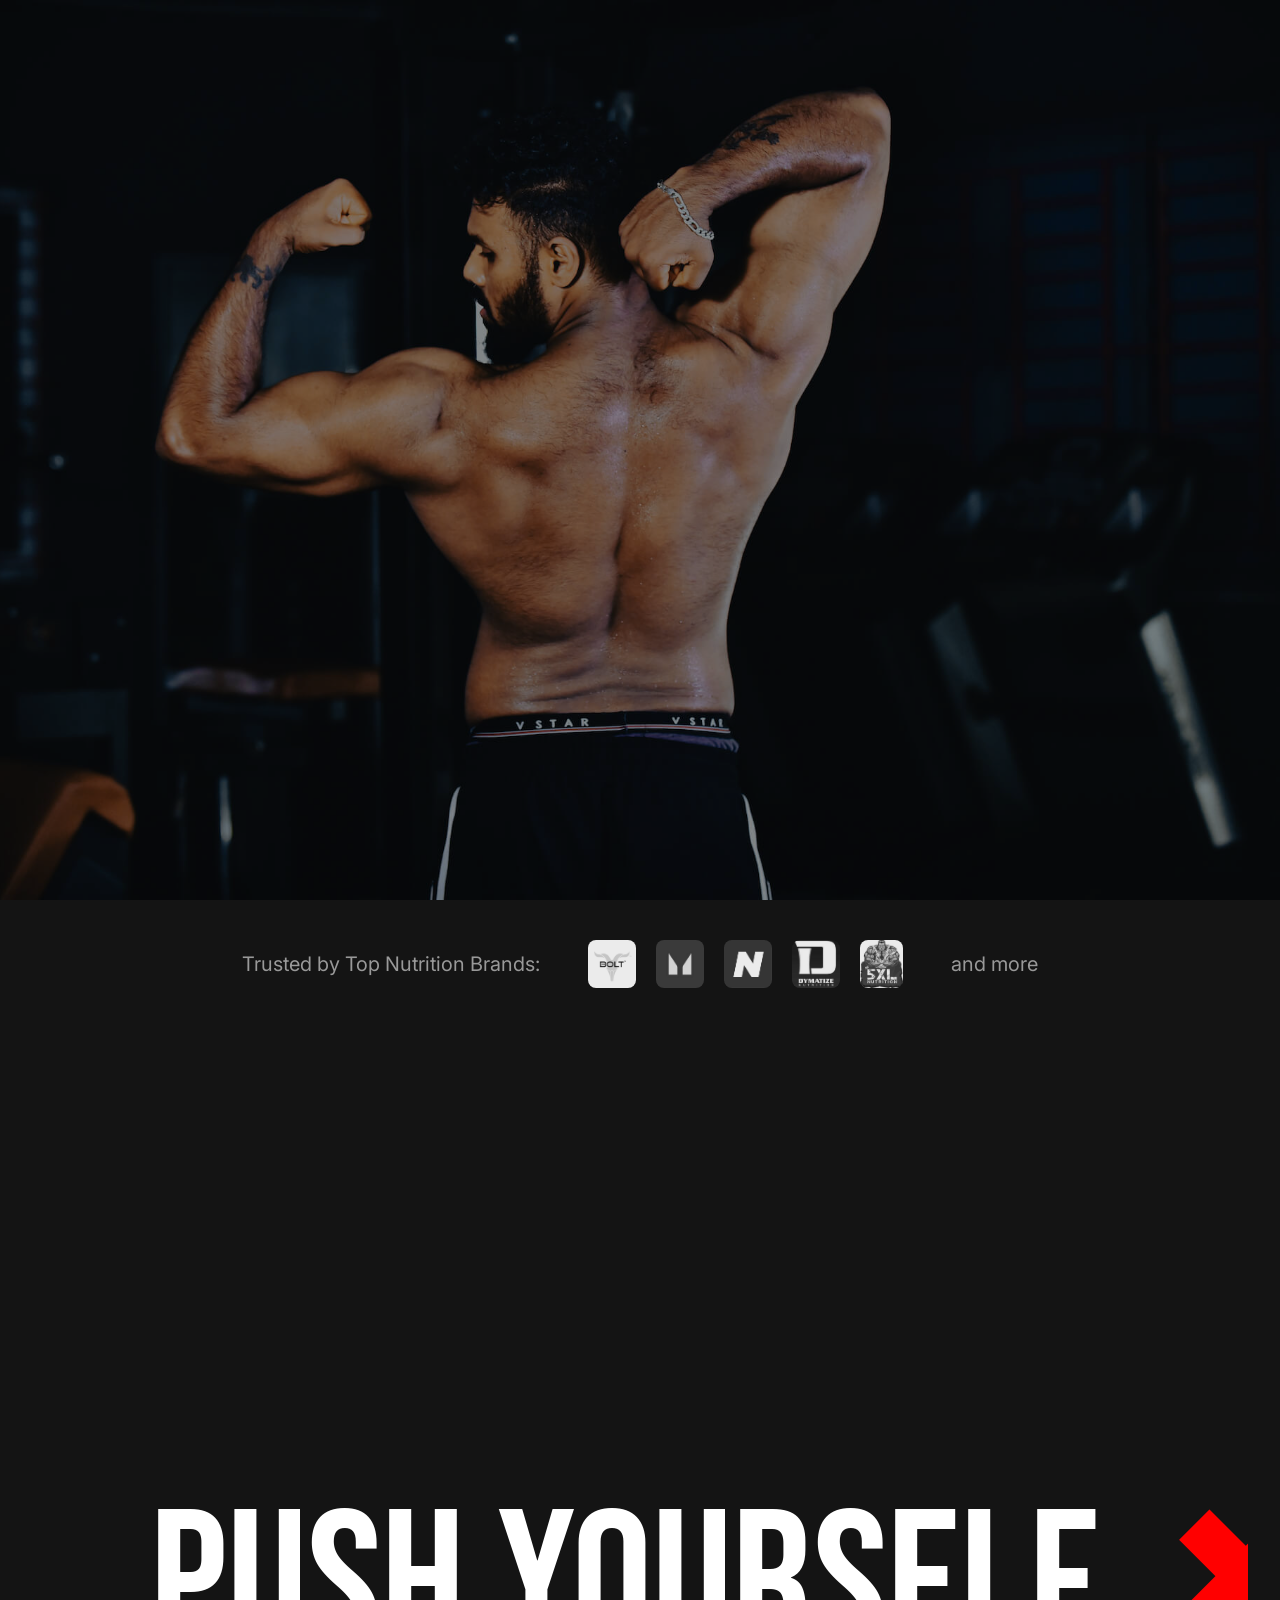
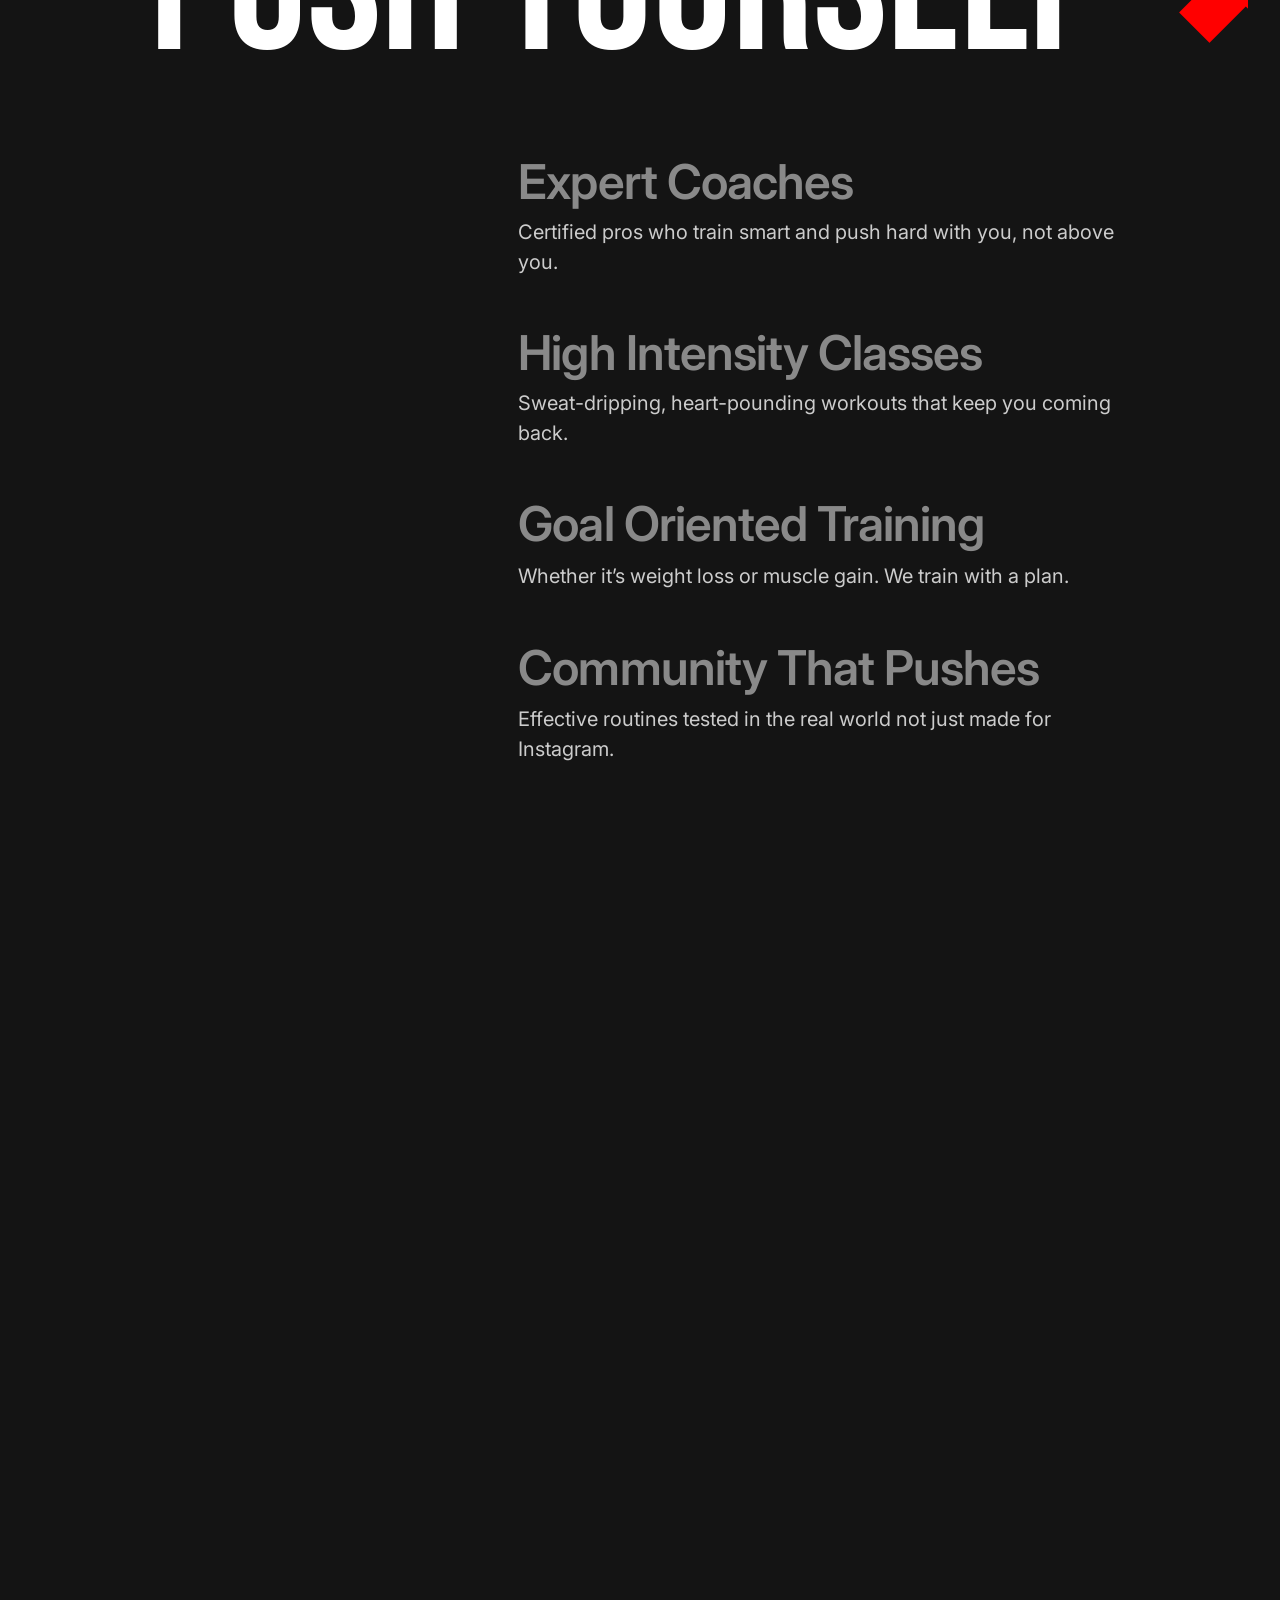
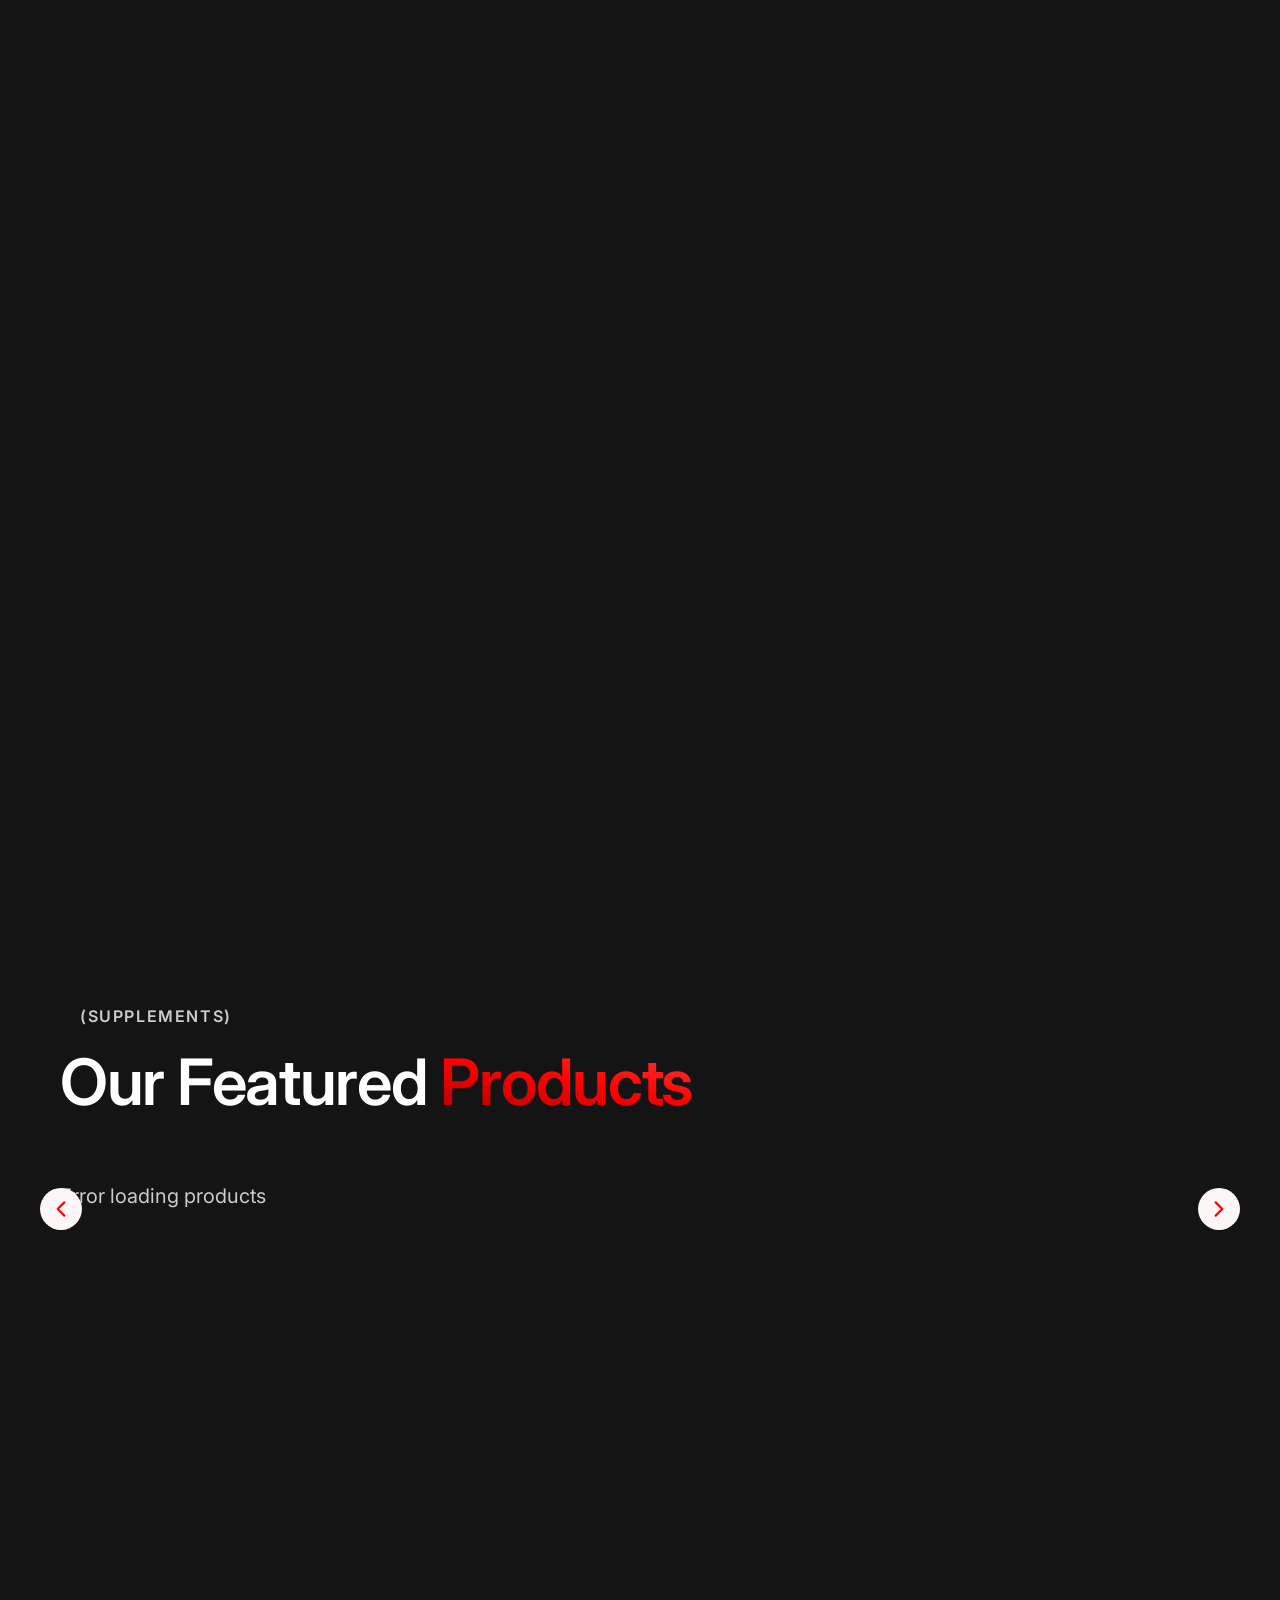
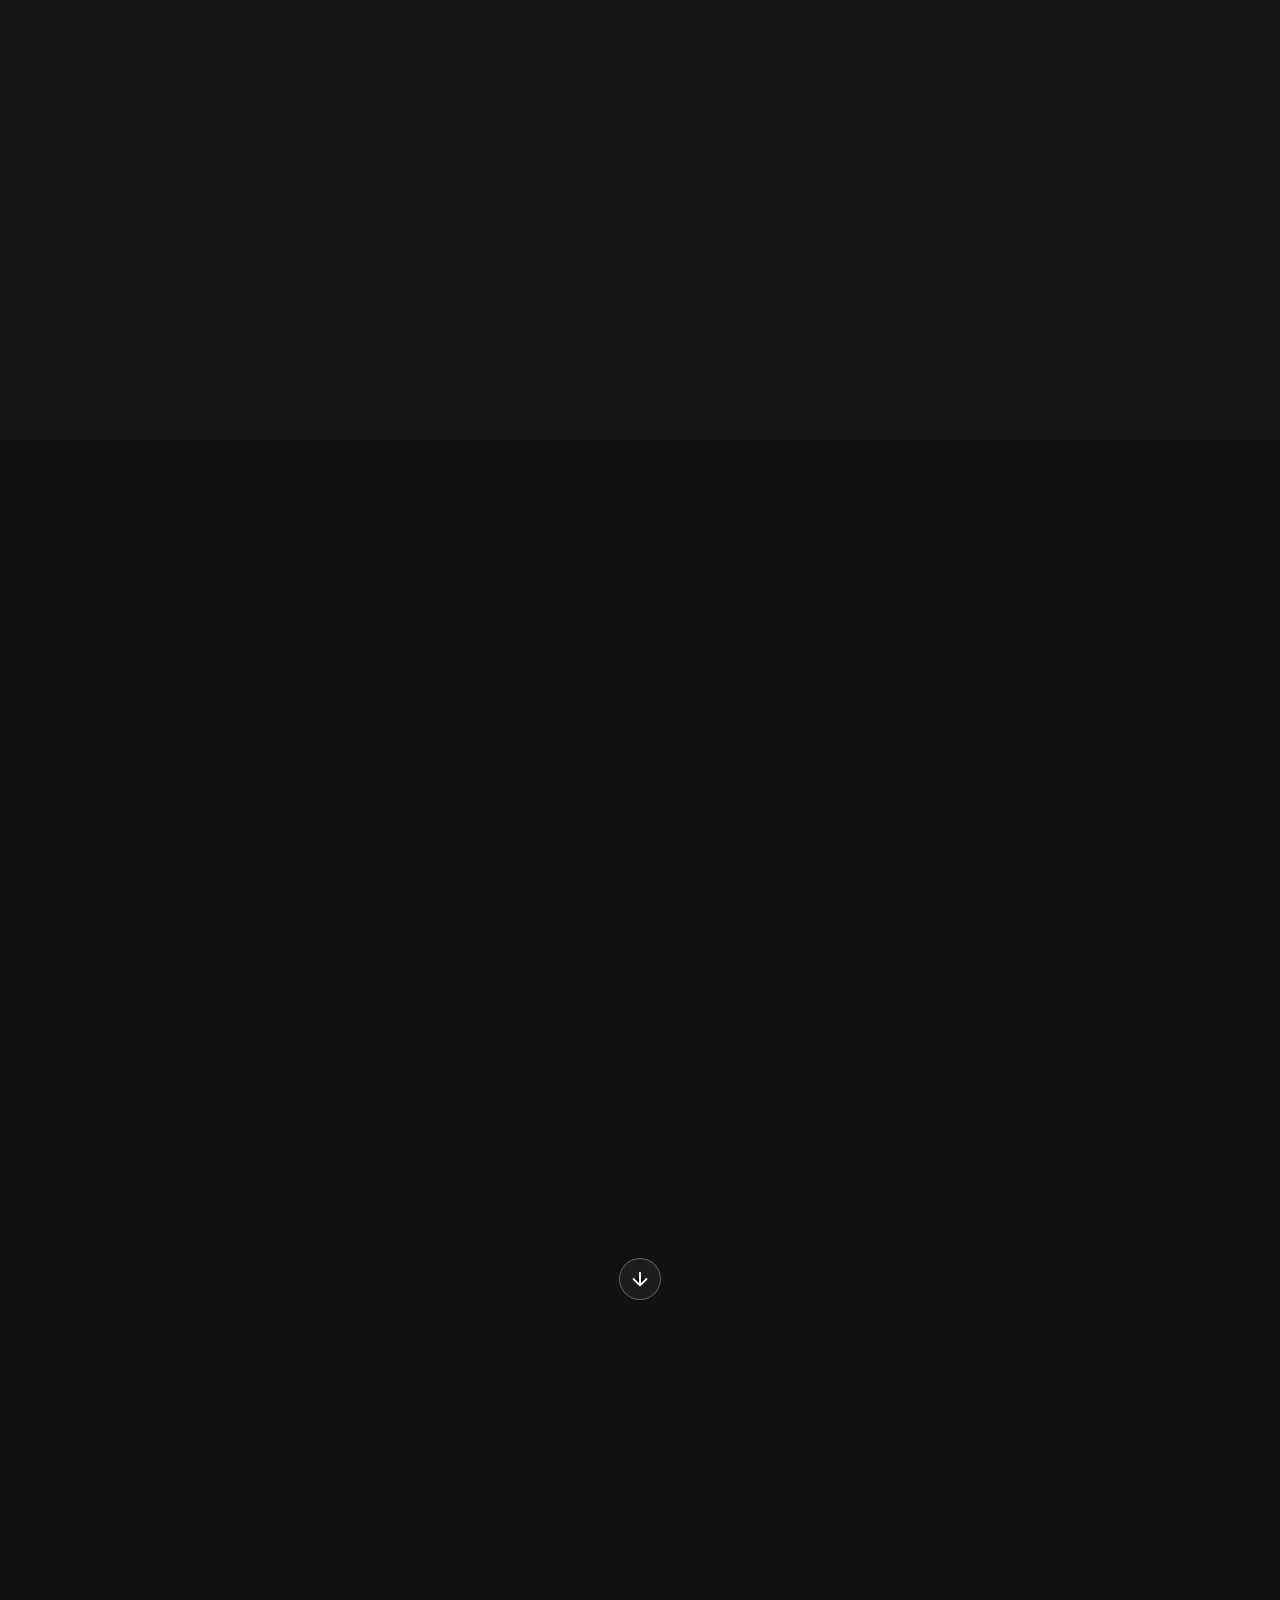
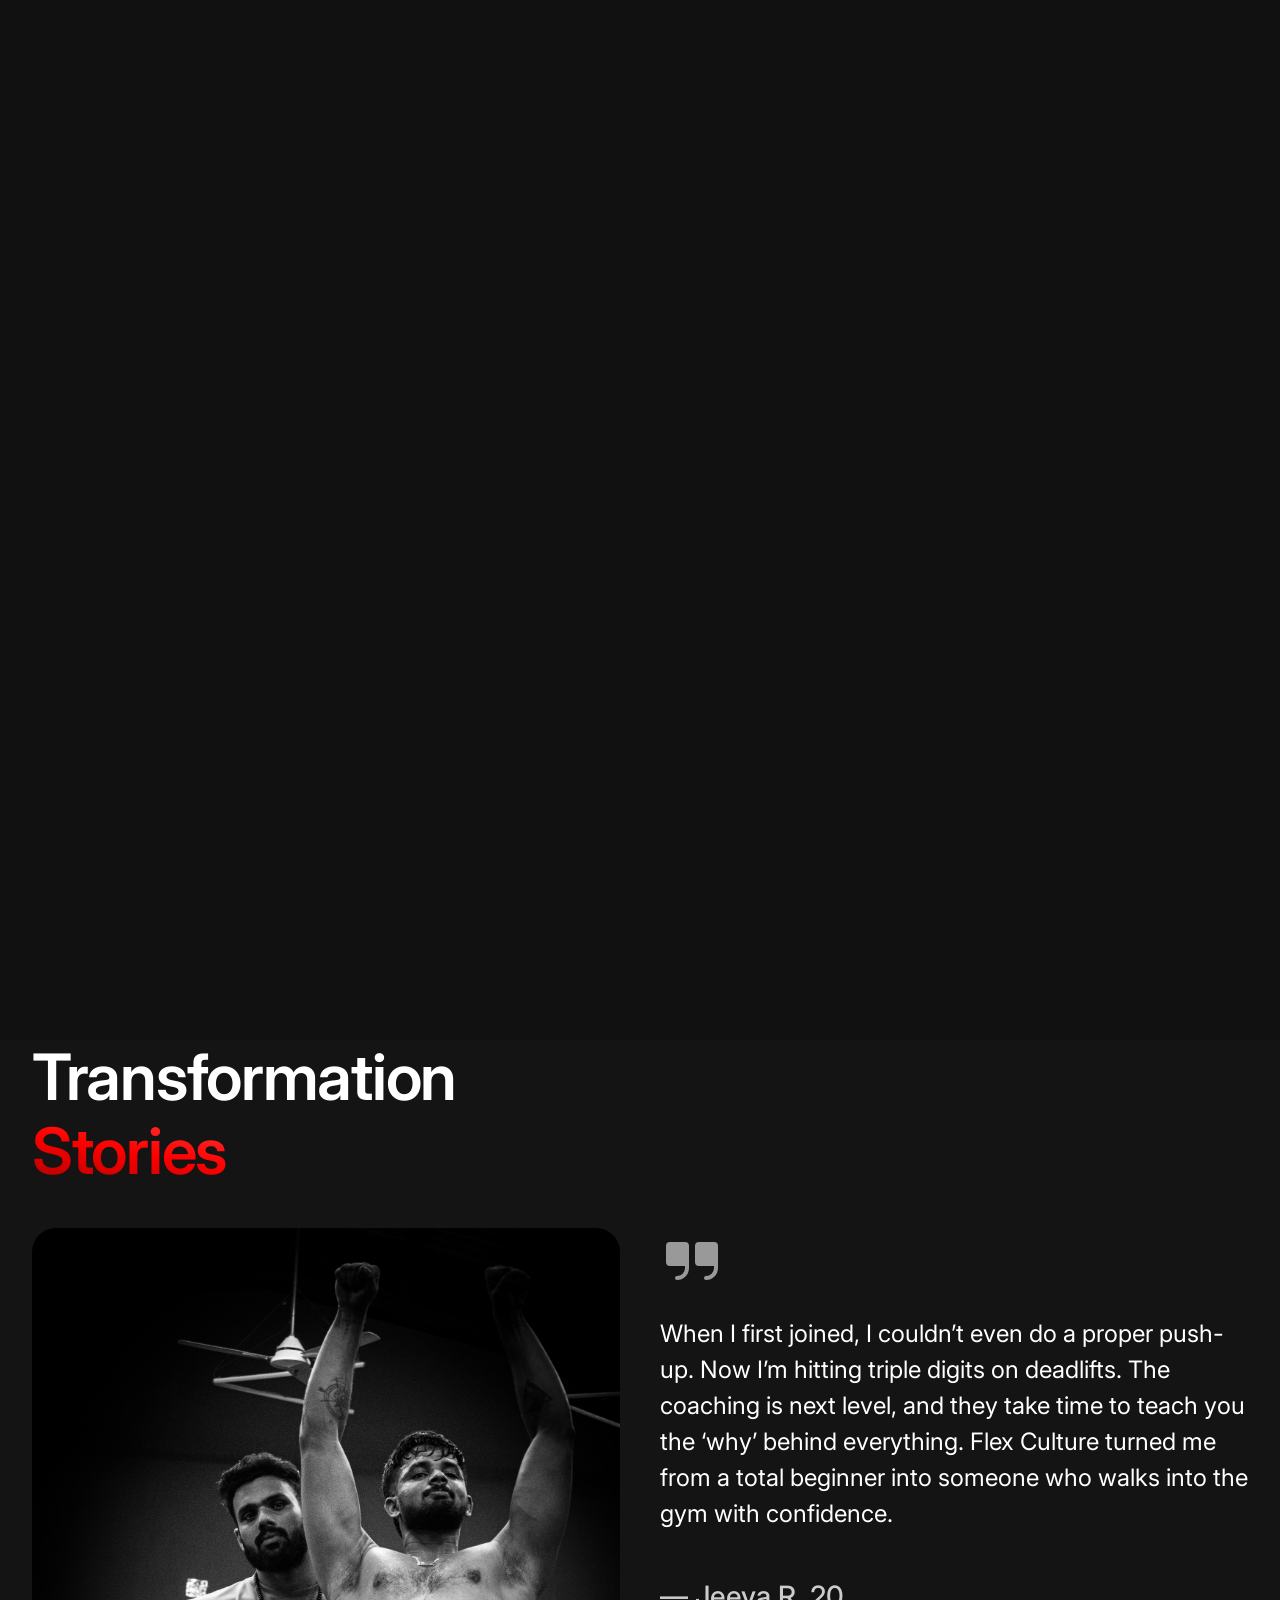
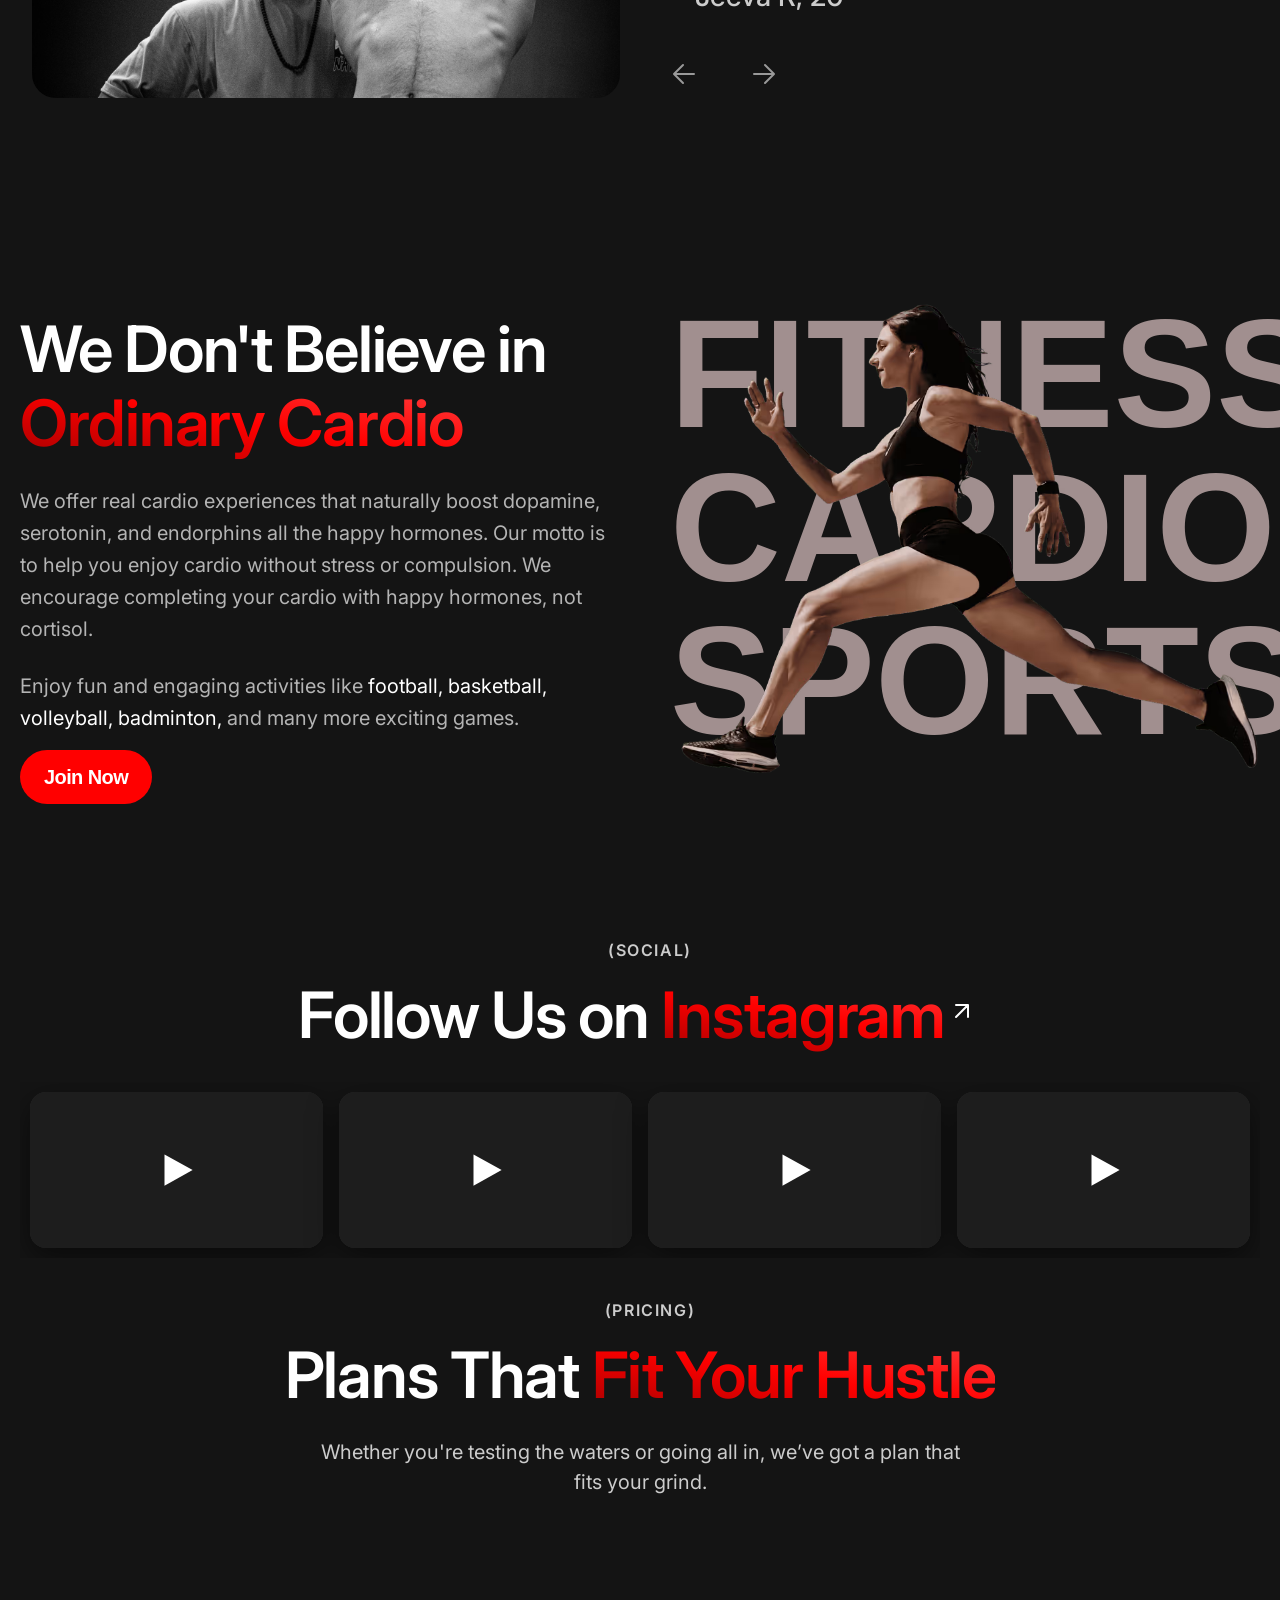
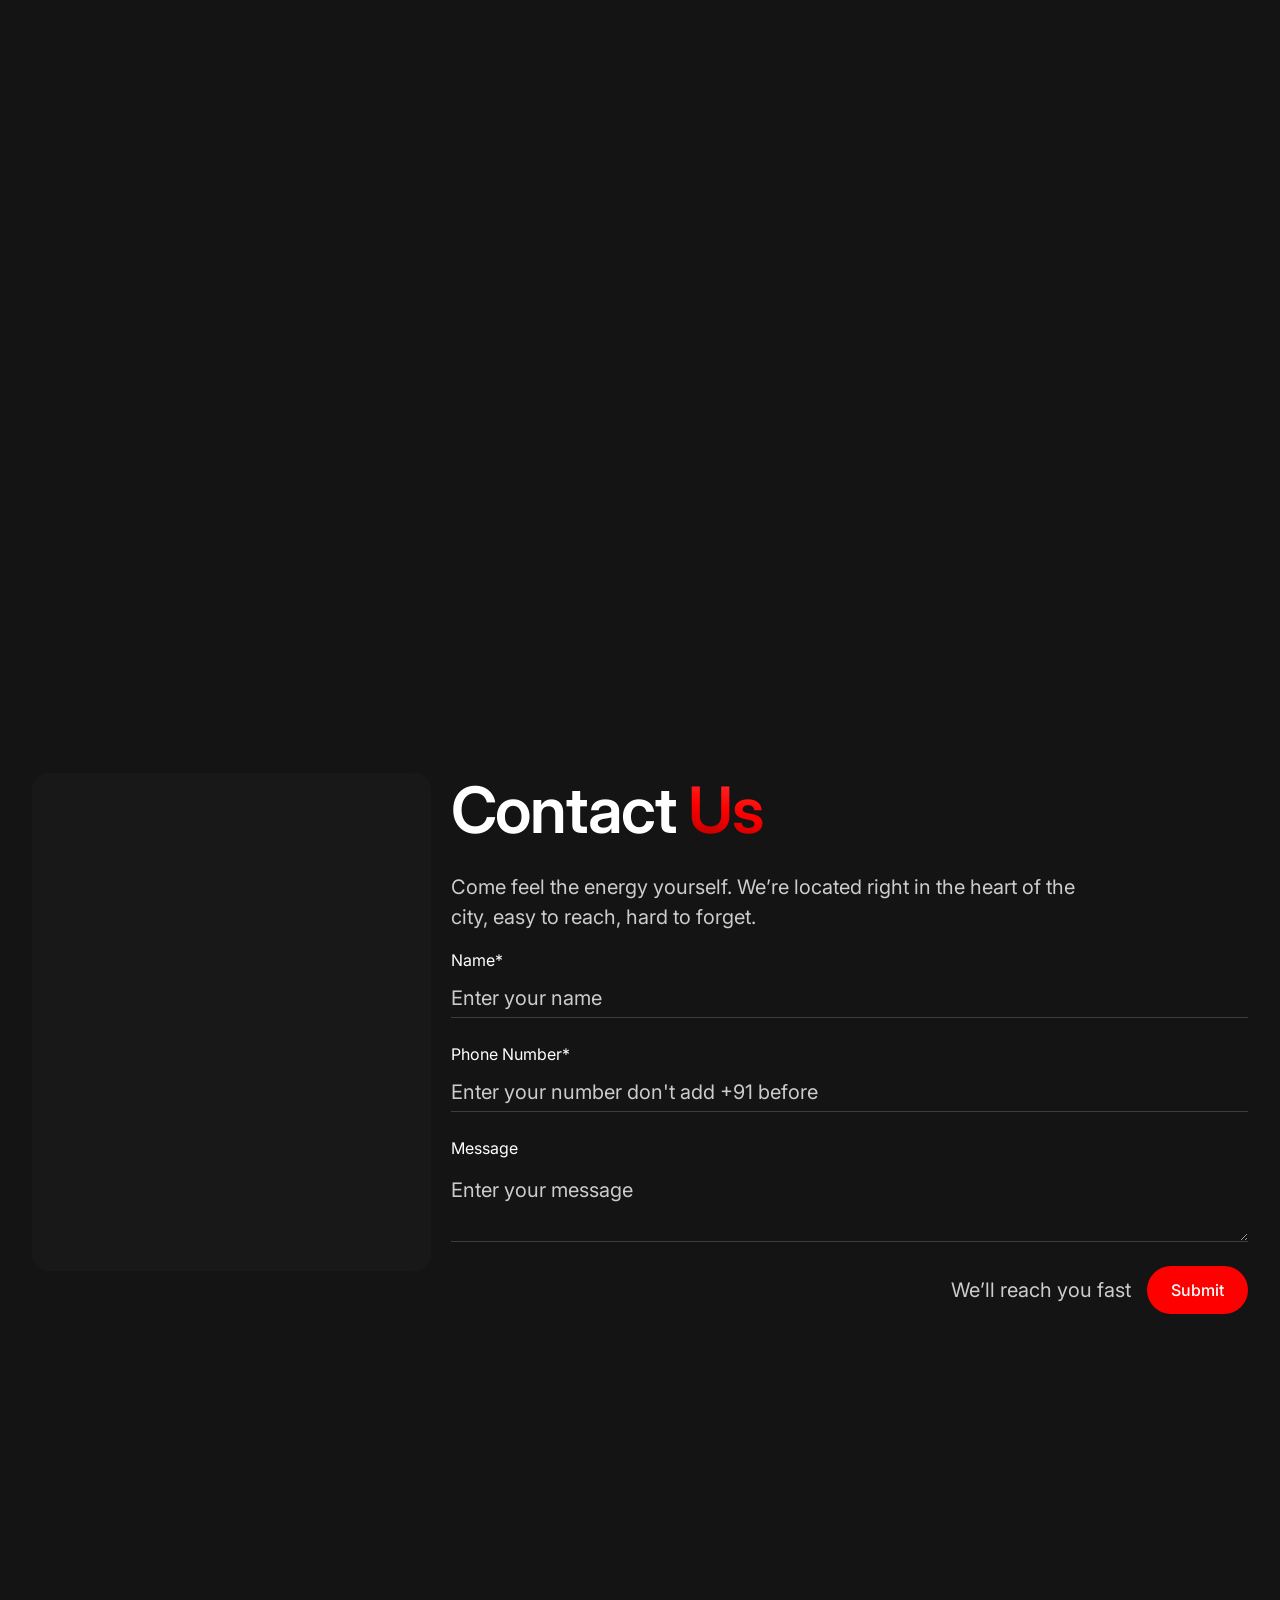
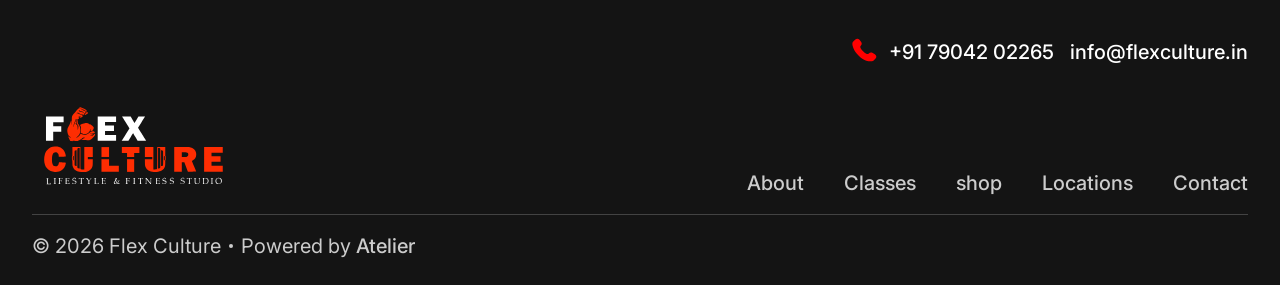
==== commit 4fdae086: "testimonials added" ====
--- a/index.html
+++ b/index.html
@@ -109,9 +109,8 @@
   <link href="https://fonts.gstatic.com" rel="preconnect" crossorigin="anonymous">
   <script src="assets/ajax.googleapis.com/ajax/libs/webfont/1.6.26/webfont.js" type="text/javascript"></script>
   <script
-    type="text/javascript">WebFont.load({ google: { families: ["Inter:regular,500,600", "Bebas Neue:regular"] } });</script>
-  <script
-    type="text/javascript">!function (o, c) { var n = c.documentElement, t = " w-mod-"; n.className += t + "js", ("ontouchstart" in o || o.DocumentTouch && c instanceof DocumentTouch) && (n.className += t + "touch") }(window, document);</script>
+    type="text/javascript">WebFont.load({ google: { families: ["Inter:regular,500,600", "Bebas Neue:regular"] } }); </script>
+  
   <link href="./assets/images/fav-white.png" rel="shortcut icon" type="image/x-icon">
   <link href="assets/images/688ba9f63ef86282e5991fba_favicon_256.png" rel="apple-touch-icon">
   <link rel="stylesheet" href="https://cdn.jsdelivr.net/npm/swiper@11/swiper-bundle.min.css" />
@@ -133,7 +132,7 @@
         <div class="navbar-left"><a aria-label="flex Culture" href="/" aria-current="page"
             class="navbar-brand w-nav-brand w--current"><img src="./assets/images/logo.svg" loading="lazy" width="144"
               height="38" alt="flex Culture" class="navbar-logo"></a></div>
-        <div class="nav-button-wrapper hide-lg"><a href="https://gmsflexculture.ateliertechnologysolutions.com/"
+        <div class="nav-button-wrapper hide-lg"><a href="https://gym-management-system.theateliercreation.com/"
             class="button primary w-inline-block">
             <div class="button-inner">
               <div class="button-text">Log in</div>
@@ -730,9 +729,9 @@
               <div class="w-slide">
                 <div class="w-layout-grid testi-grid">
                   <div class="testi-left"><img sizes="(max-width: 767px) 100vw, (max-width: 991px) 728px, 940px"
-                      srcset="https://cdn.prod.website-files.com/6885ed75e6aefae7f7b75de0/688aec960dd2daa89c7a95bd_testi_1-p-500.webp 500w, https://cdn.prod.website-files.com/6885ed75e6aefae7f7b75de0/688aec960dd2daa89c7a95bd_testi_1-p-800.webp 800w, https://cdn.prod.website-files.com/6885ed75e6aefae7f7b75de0/688aec960dd2daa89c7a95bd_testi_1-p-1080.webp 1080w, https://cdn.prod.website-files.com/6885ed75e6aefae7f7b75de0/688aec960dd2daa89c7a95bd_testi_1.webp 1232w"
+                      srcset="assets/images/testi3.jpg 500w, assets/images/testi3.jpg 800w, assets/images/testi3.jpg 1080w, assets/images/testi3.jpg 1232w"
                       alt="Simon S"
-                      src="assets/cdn.prod.website-files.com/6885ed75e6aefae7f7b75de0/688aec960dd2daa89c7a95bd_testi_1.webp"
+                      src="assets/images/testi3.jpg"
                       loading="lazy" class="testi-image"></div>
                   <div class="testi-right"><svg xmlns="http://www.w3.org/2000/svg" fill="currentColor" width="64"
                       height="64" viewBox="0 0 256 256" app="ikonik" class="testi-icon">
@@ -744,7 +743,26 @@
                     <p class="testi-quote">I’ve been to a few gyms before, but nothing compares to the energy of
                       Flex Culture's MMA sessions. It’s not just about fighting it’s skill, endurance, mindset. I come
                       out drenched and smiling every time. It’s therapy with gloves on.</p>
-                    <div class="testi-name">— Jagadish R, 26</div>
+                    <div class="testi-name">— Dhanush R.K, 20</div>
+                  </div>
+                </div>
+              </div>
+              <div class="w-slide">
+                <div class="w-layout-grid testi-grid">
+                  <div class="testi-left"><img sizes="(max-width: 767px) 100vw, (max-width: 991px) 728px, 940px"
+                      srcset="assets/images/testi4.jpg 500w, assets/images/testi4.jpg 800w, assets/images/testi4.jpg 1080w, assets/images/testi4.jpg 1232w"
+                      alt="Simon S"
+                      src="assets/images/testi4.jpg"
+                      loading="lazy" class="testi-image"></div>
+                  <div class="testi-right"><svg xmlns="http://www.w3.org/2000/svg" fill="currentColor" width="64"
+                      height="64" viewBox="0 0 256 256" app="ikonik" class="testi-icon">
+                      <path
+                        d="M116,72v88a48.05,48.05,0,0,1-48,48,8,8,0,0,1,0-16,32,32,0,0,0,32-32v-8H40a16,16,0,0,1-16-16V72A16,16,0,0,1,40,56h60A16,16,0,0,1,116,72ZM216,56H156a16,16,0,0,0-16,16v64a16,16,0,0,0,16,16h60v8a32,32,0,0,1-32,32,8,8,0,0,0,0,16,48.05,48.05,0,0,0,48-48V72A16,16,0,0,0,216,56Z"
+                        app="ikonik"></path>
+                      <rect width="256" height="256" fill="none" app="ikonik"></rect>
+                    </svg>
+                    <p class="testi-quote">I’ve trained at several gyms over the years, but Flex Culture Gym truly stands out for bodybuilding. The equipment is top-notch, the atmosphere is highly motivating, and the trainers genuinely understand form, progression, and discipline. Every workout feels focused and purposeful, and I can clearly see strength and muscle gains.</p>
+                    <div class="testi-name">— Rajesh Kumar,30+</div>
                   </div>
                 </div>
               </div>
--- a/assets/css/style.css
+++ b/assets/css/style.css
@@ -3874,6 +3874,7 @@
   object-position: top center;
   width: 100%;
   height: 100%;
+  /* filter: grayscale(100); */
 }
 
 .testi-quote {
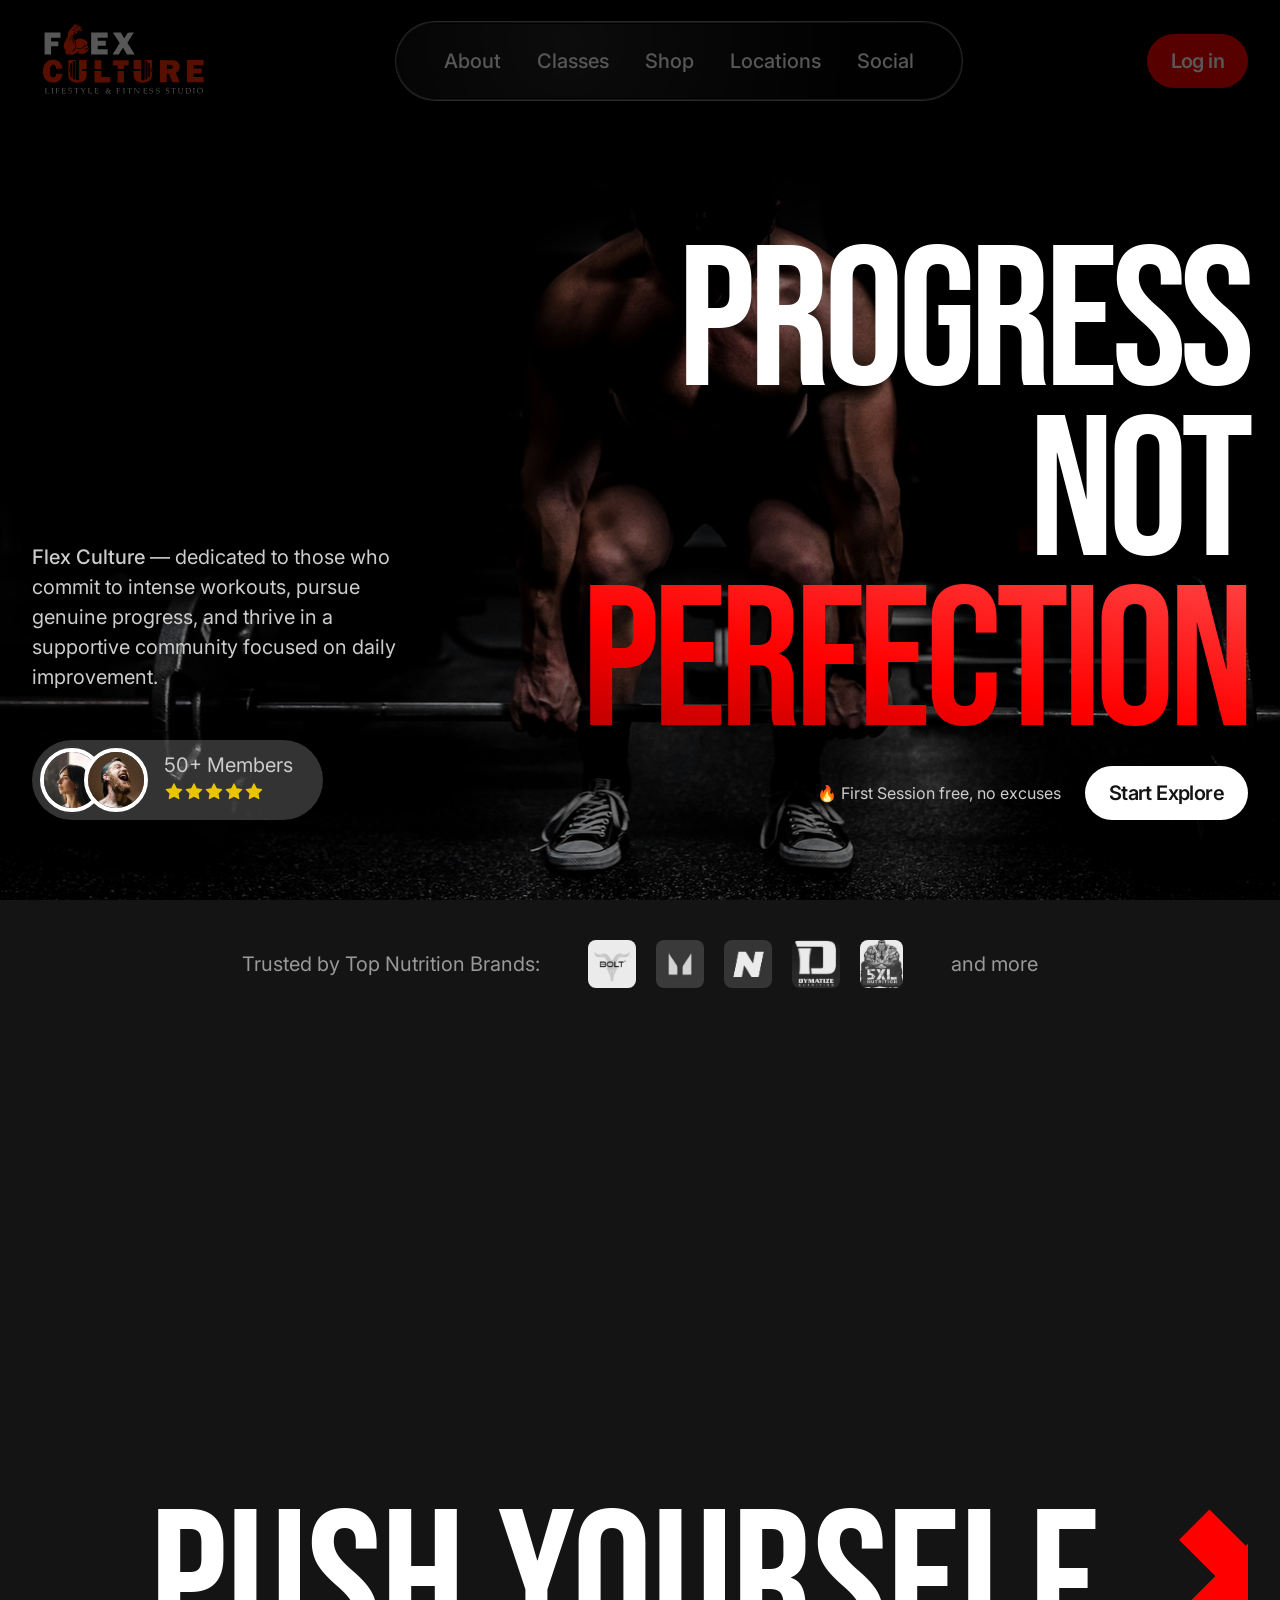
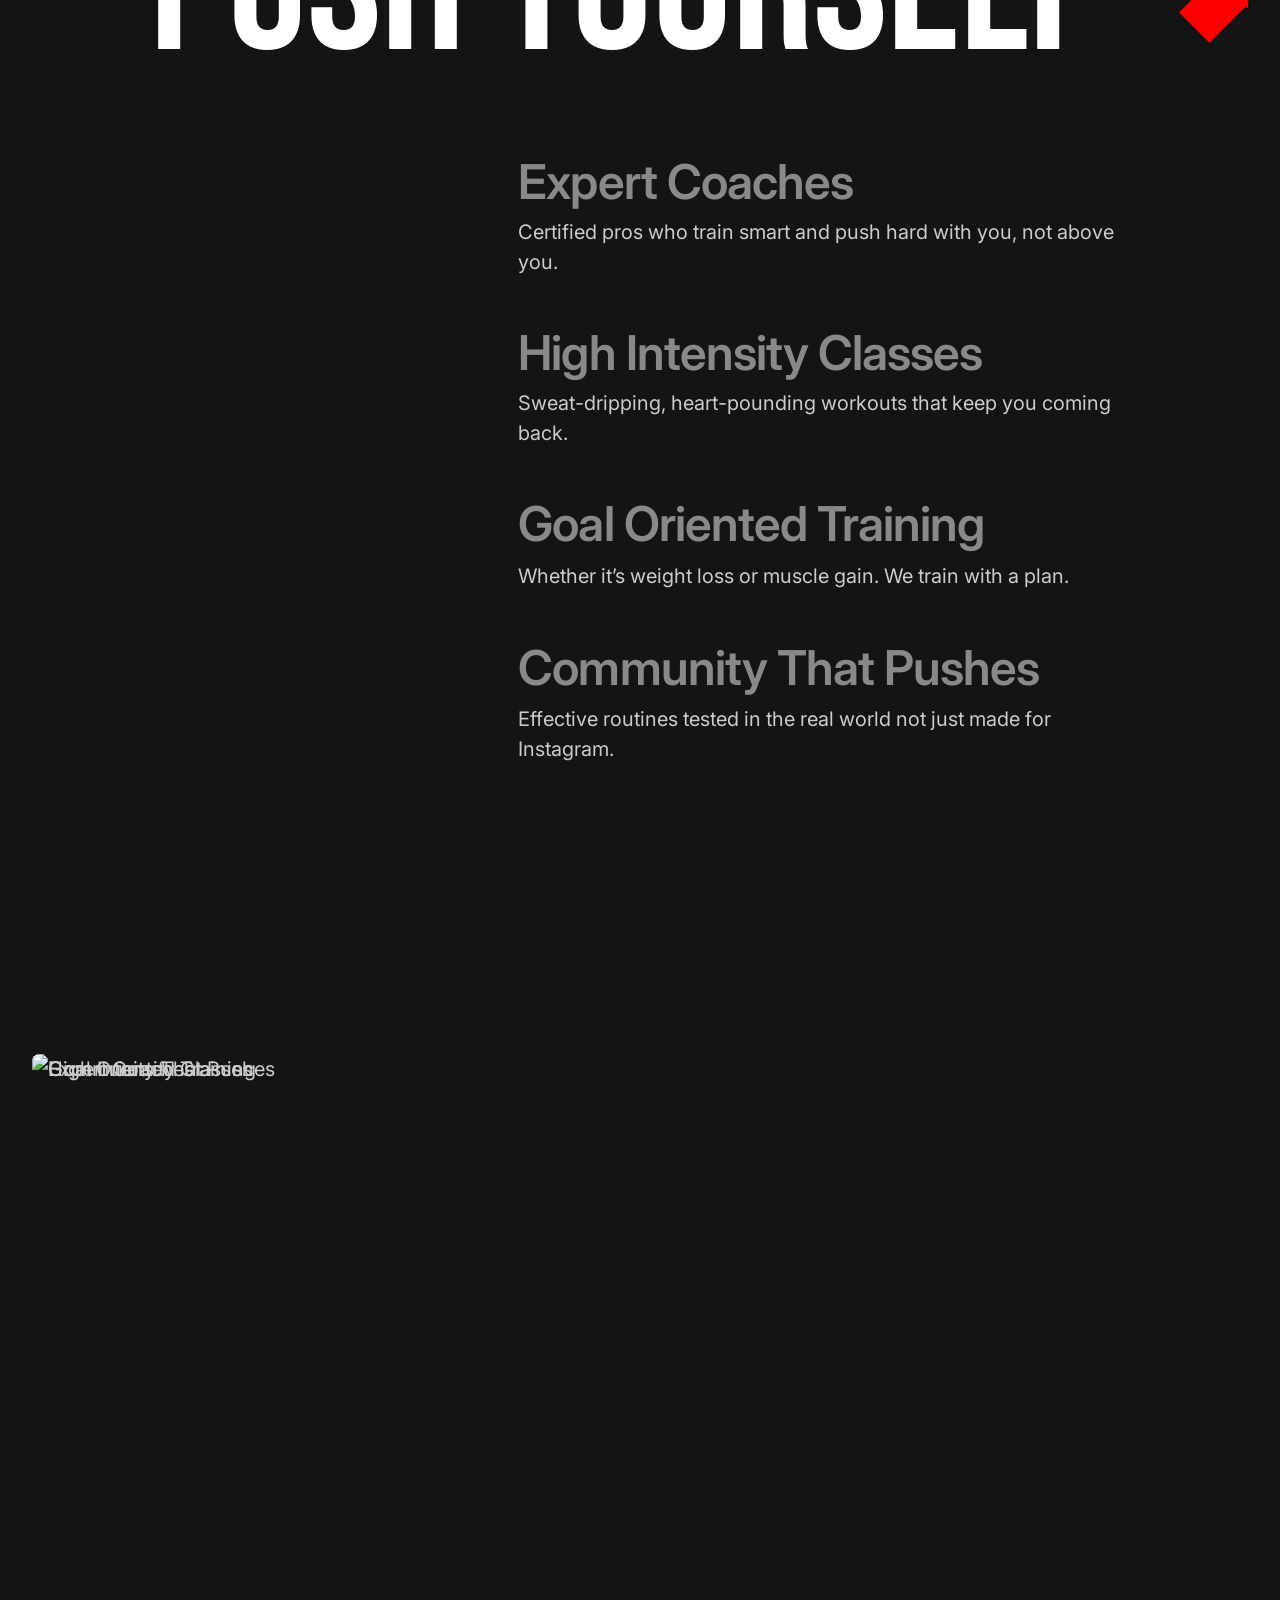
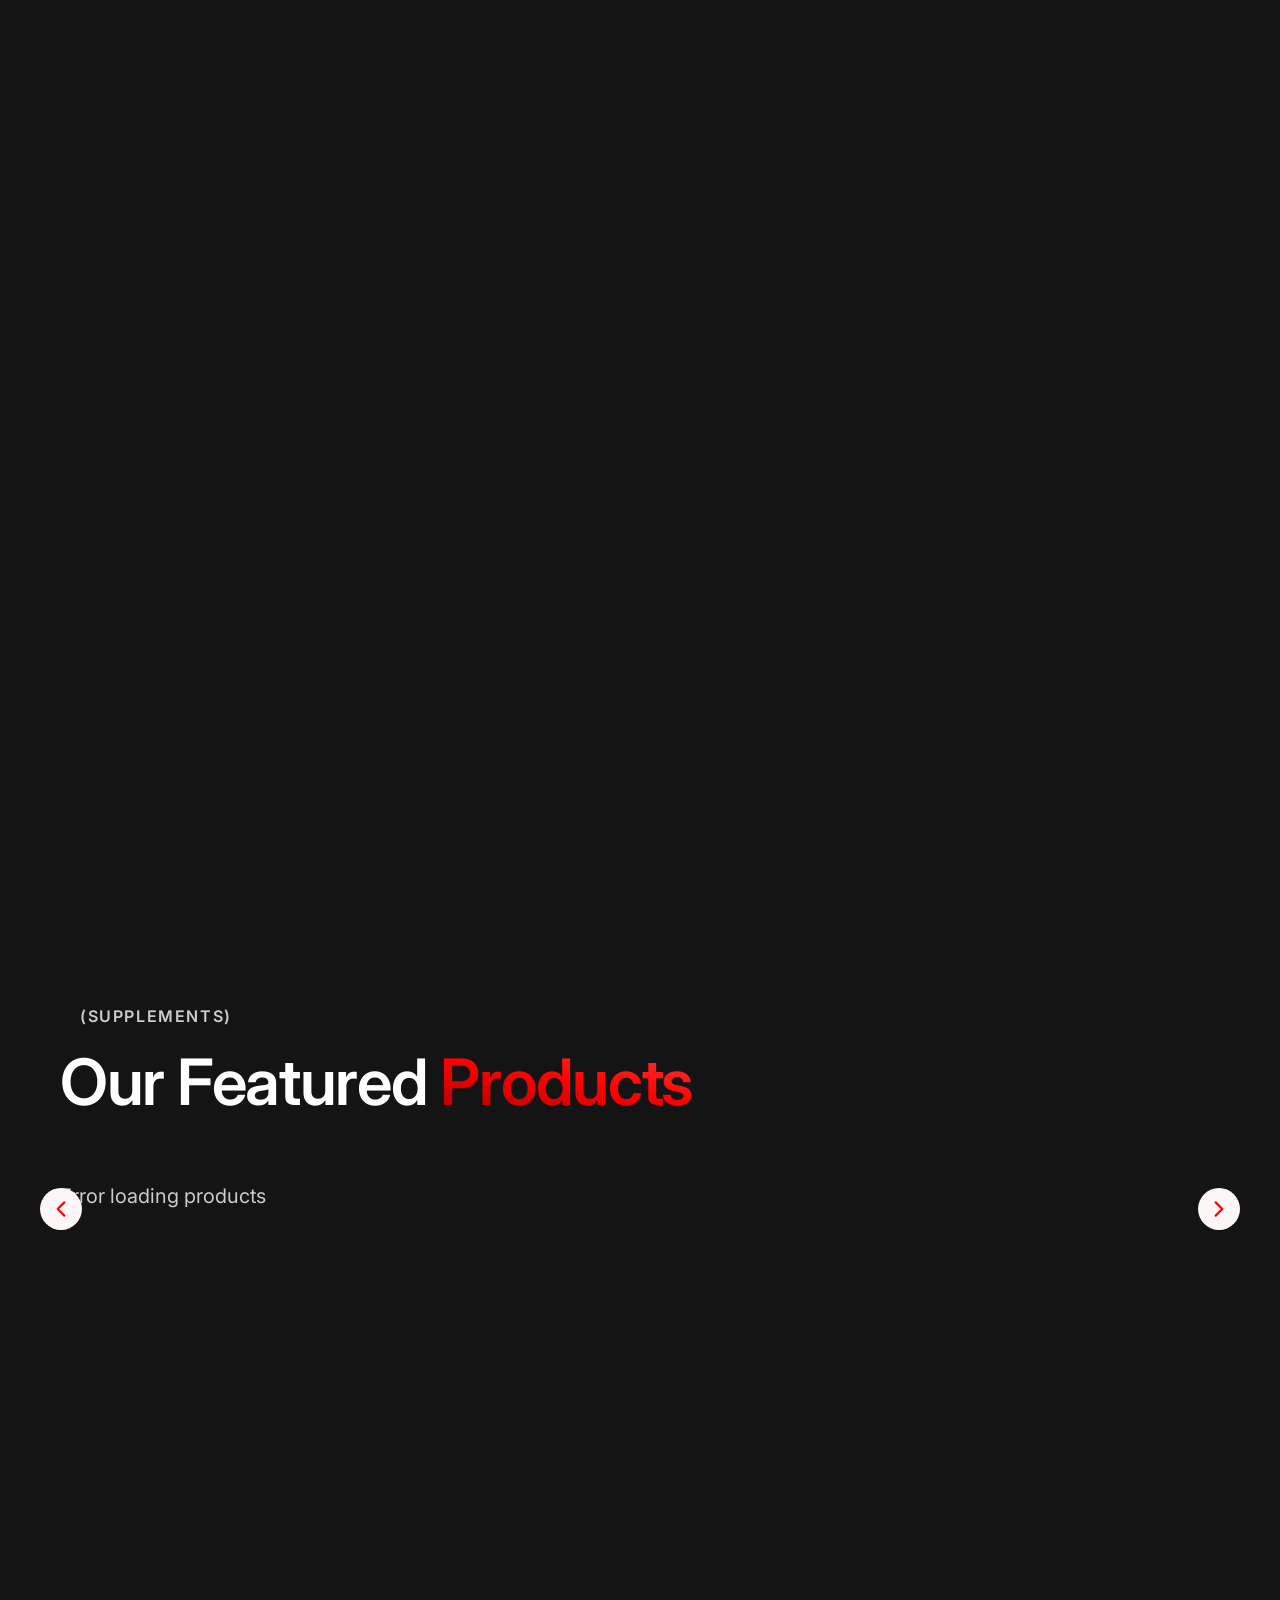
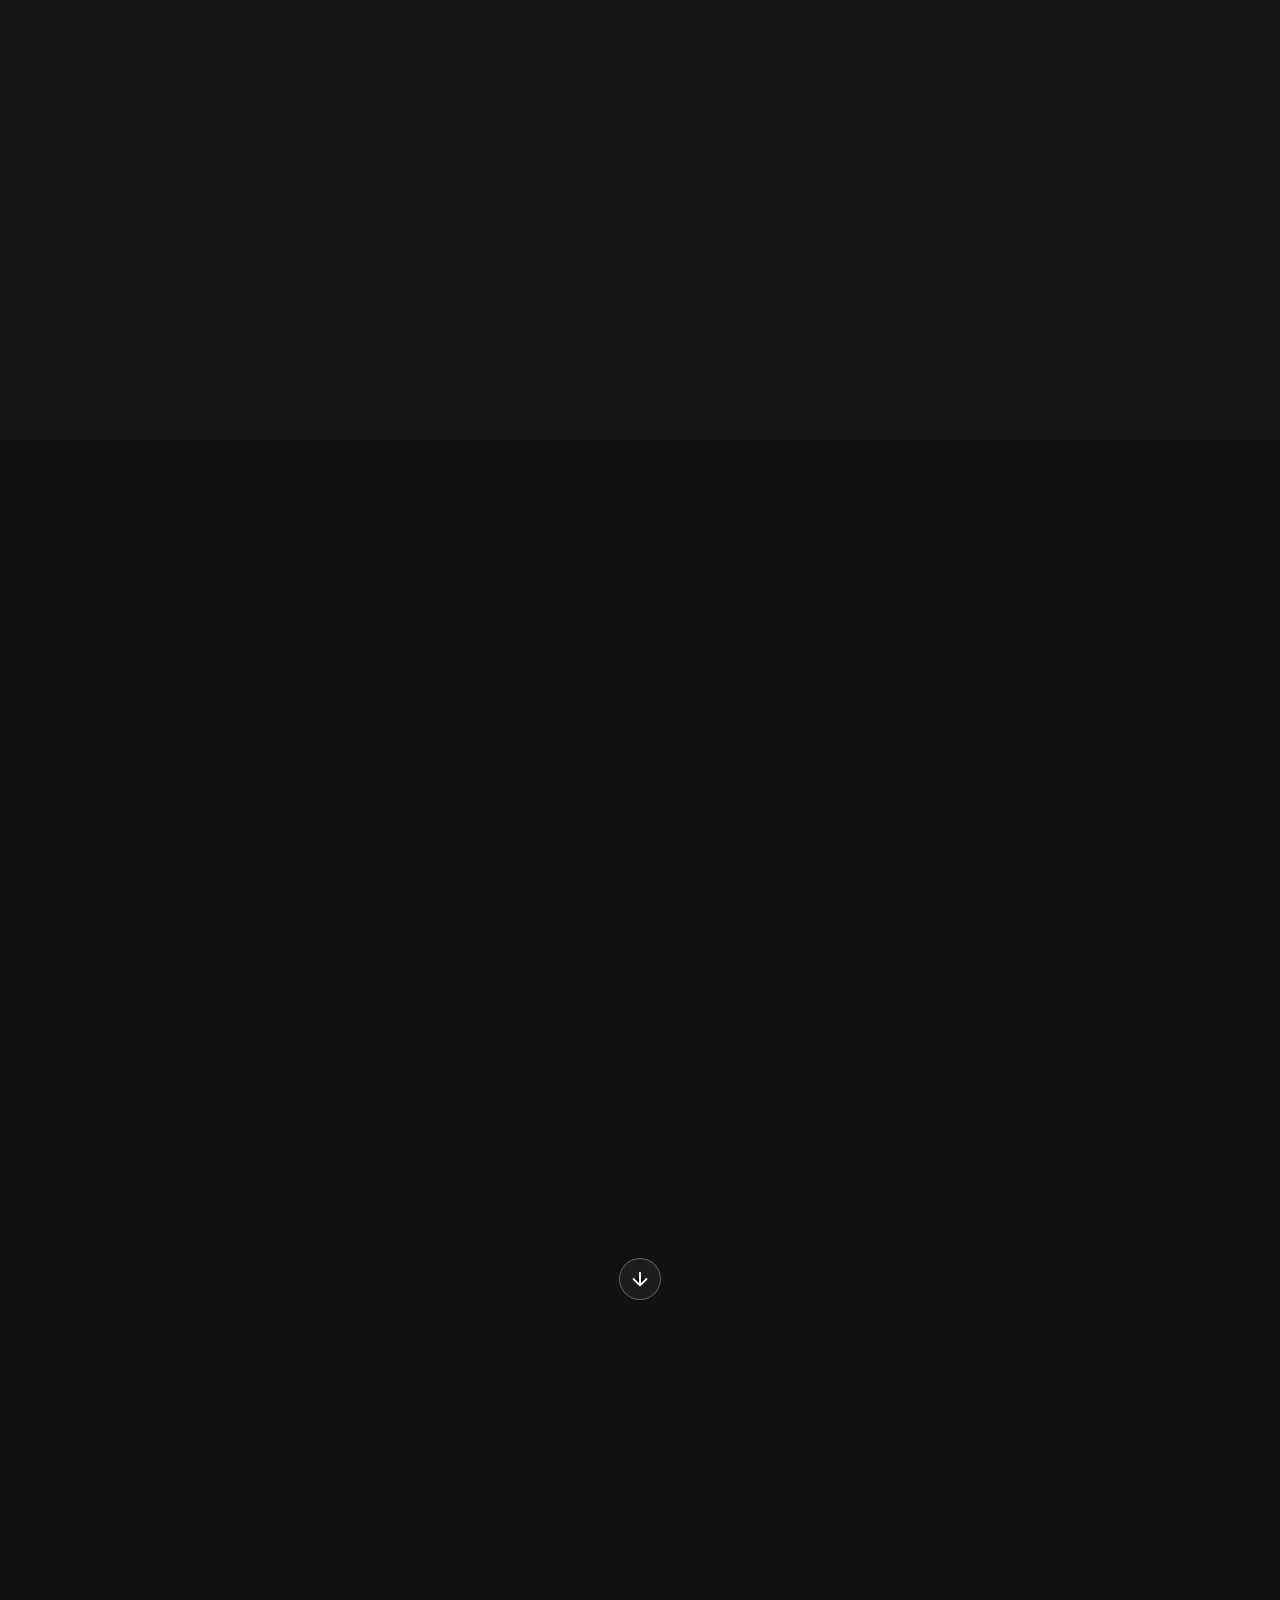
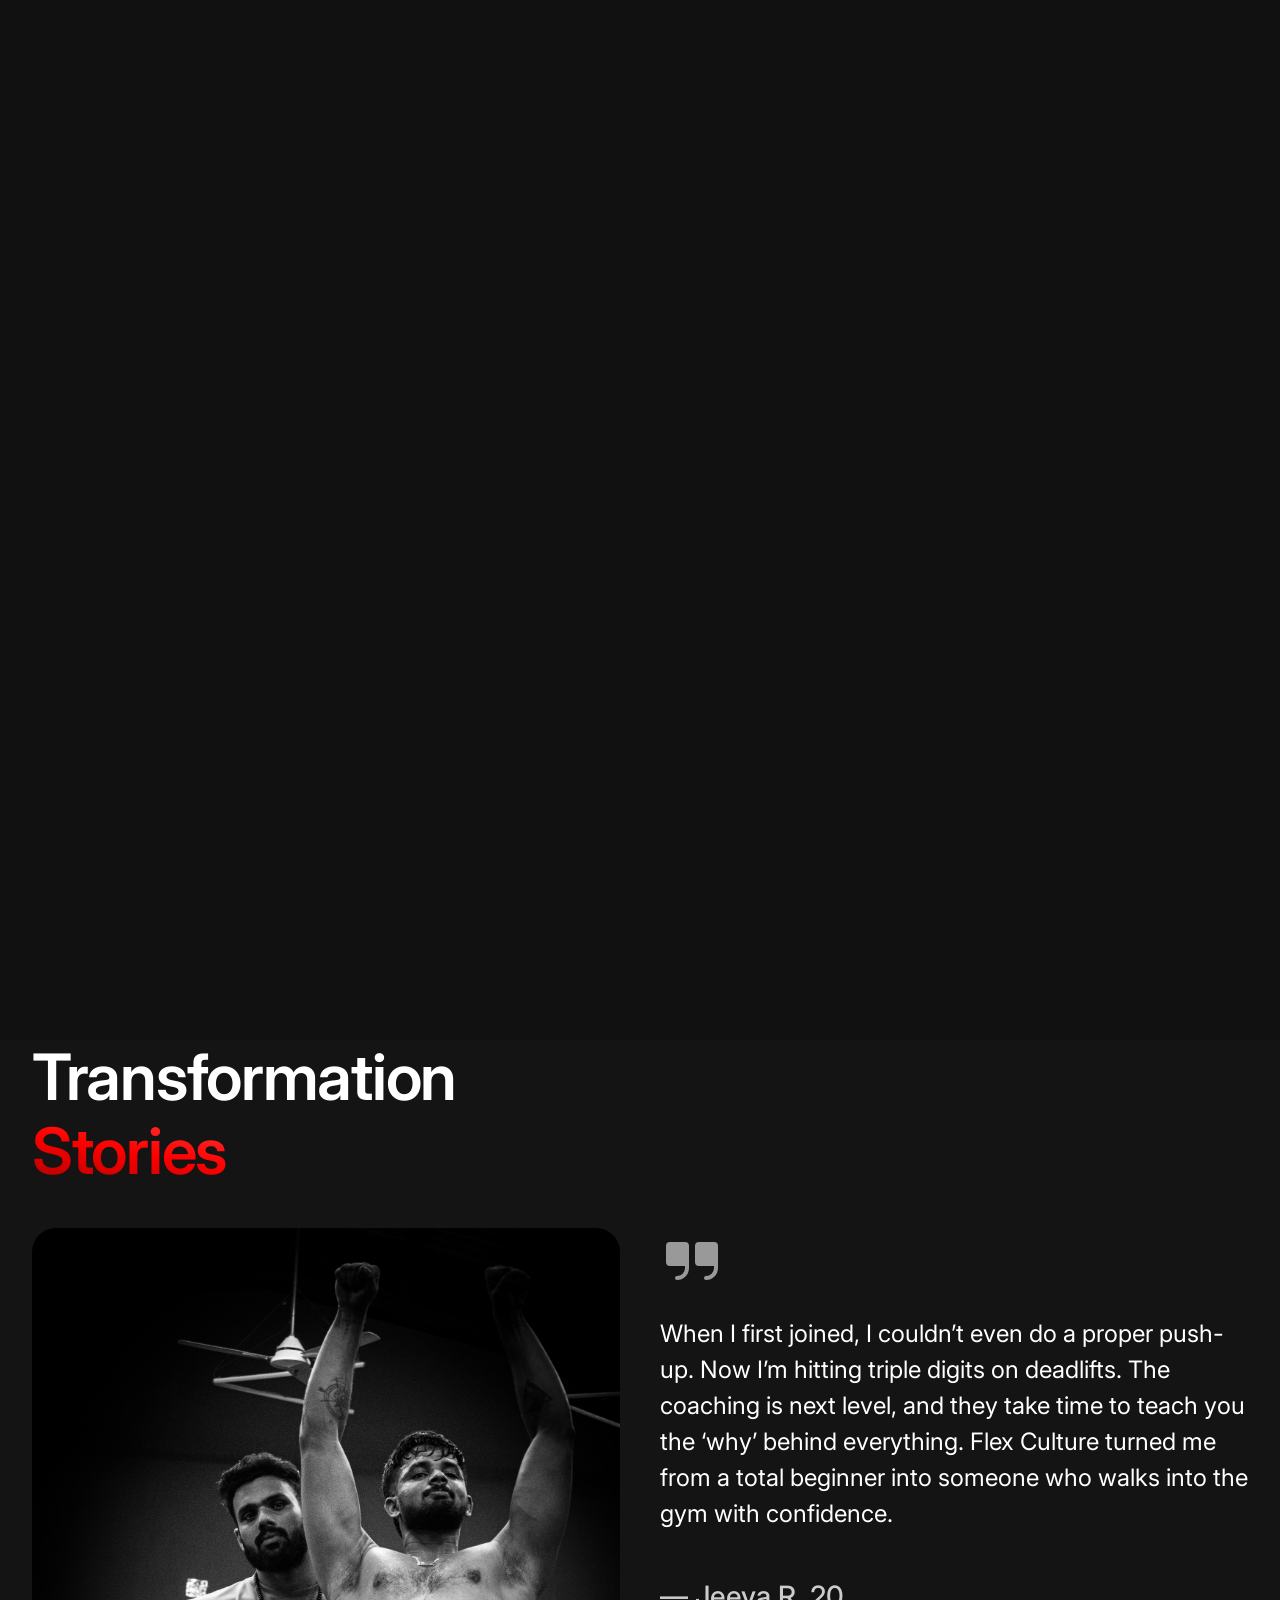
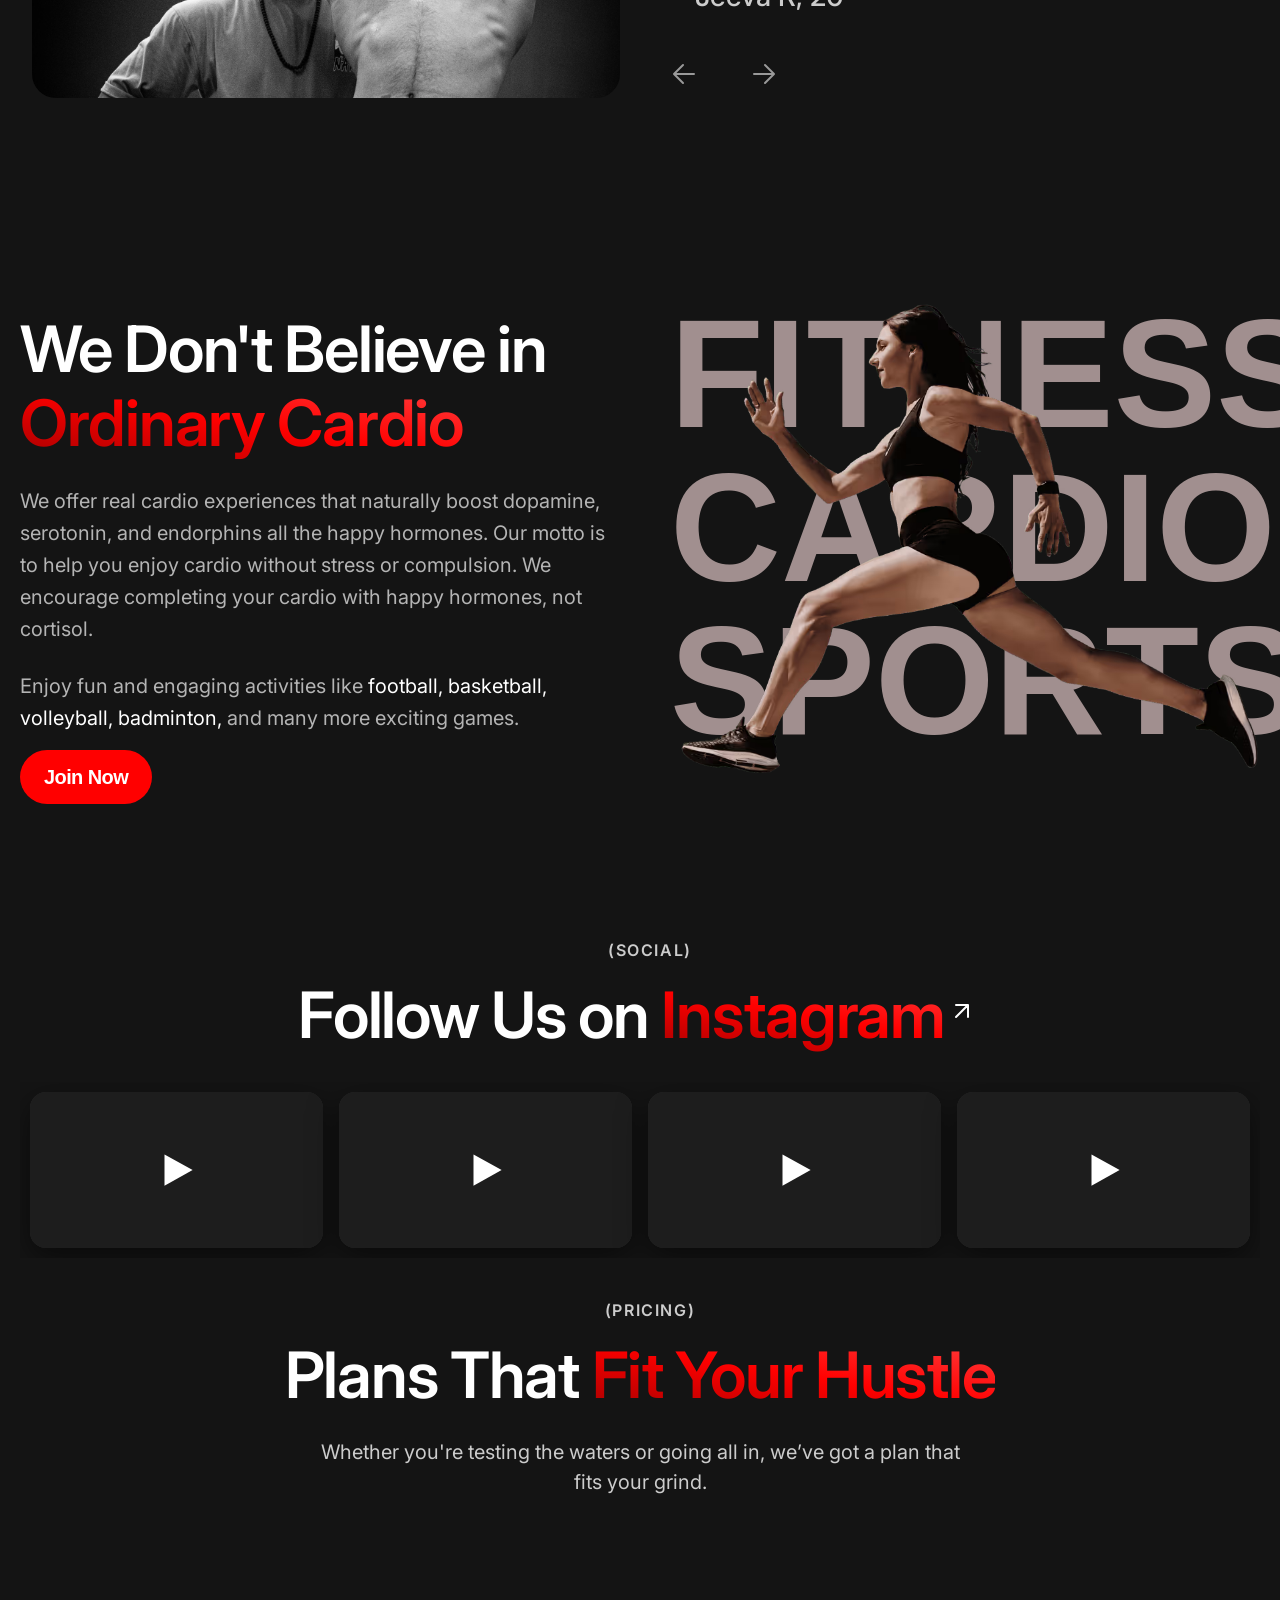
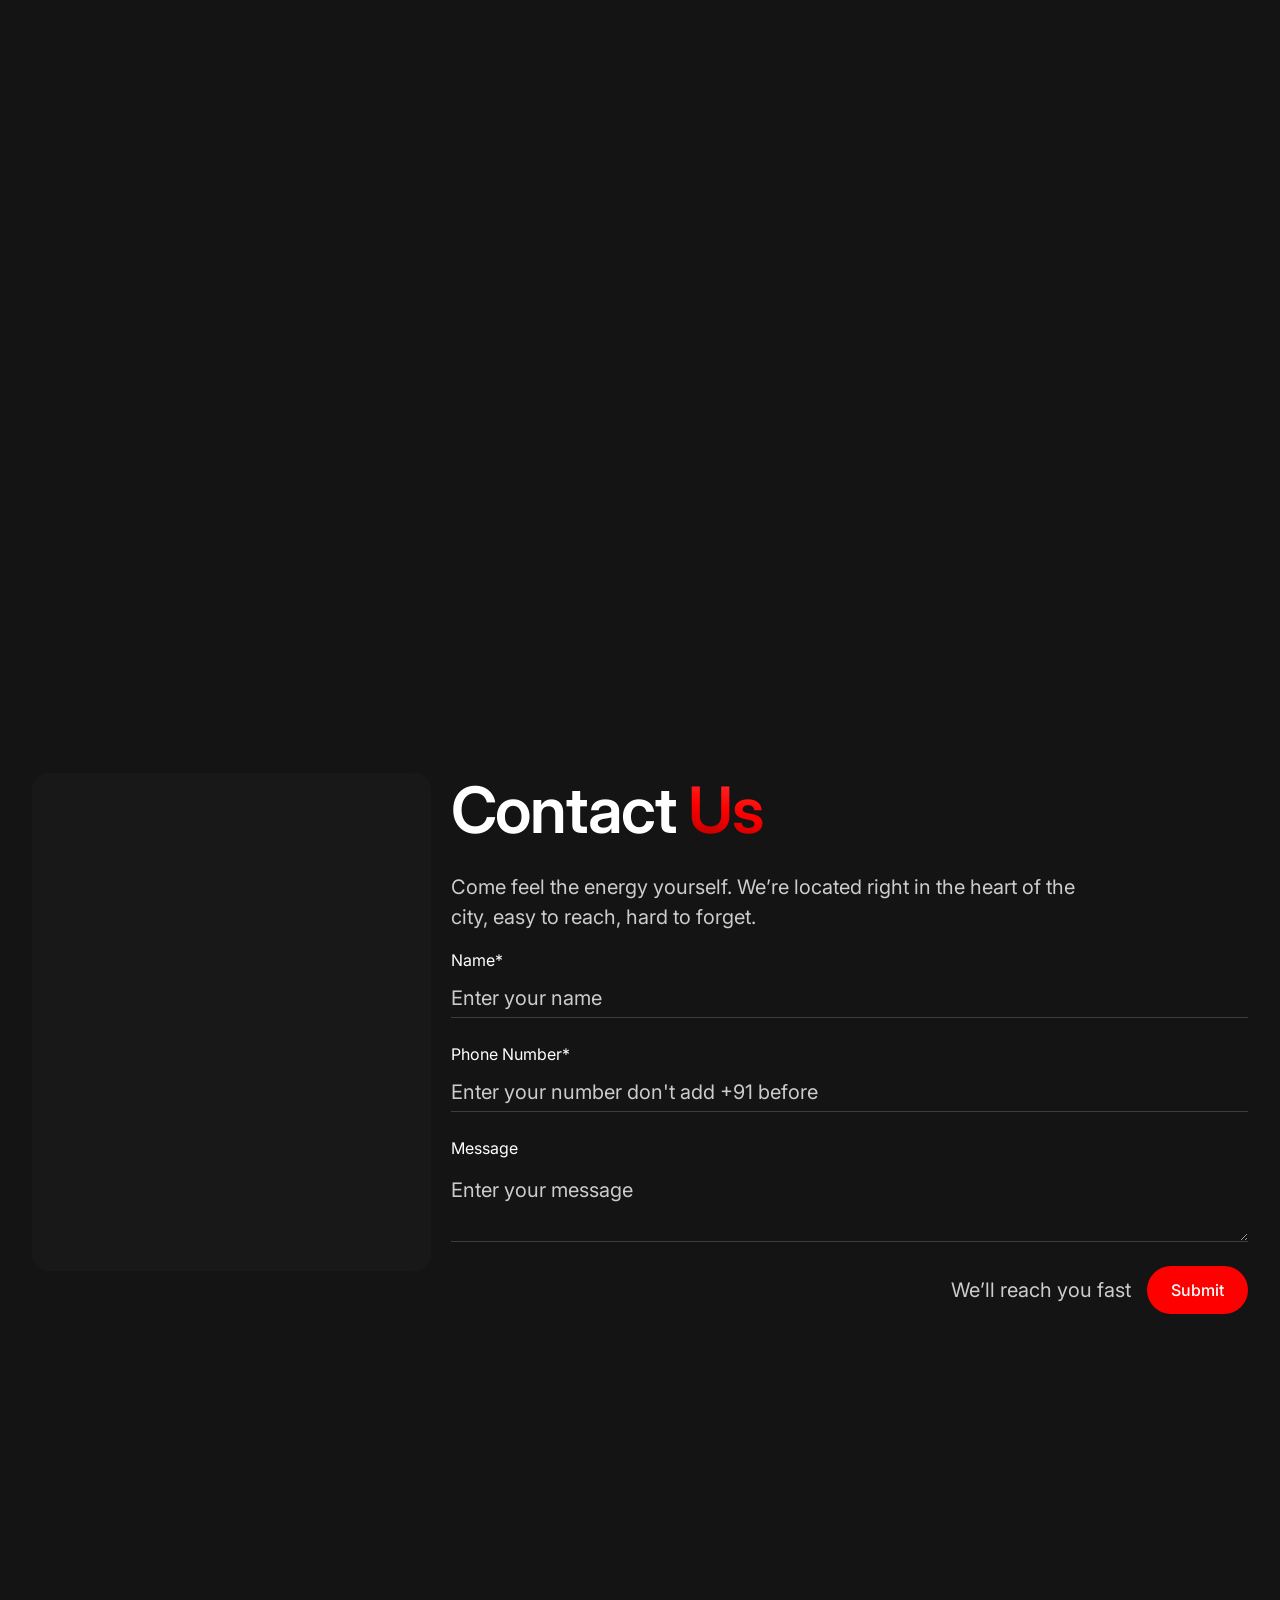
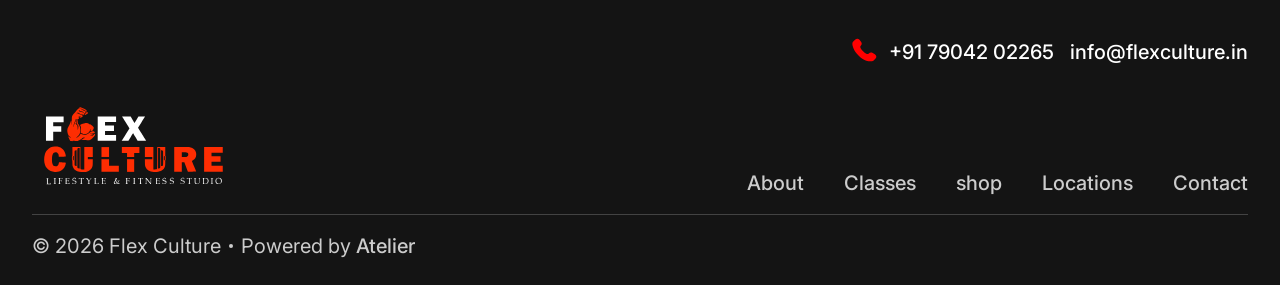
==== commit 43f0a7dc: "testimonials added" ====
--- a/index.html
+++ b/index.html
@@ -110,7 +110,7 @@
   <script src="assets/ajax.googleapis.com/ajax/libs/webfont/1.6.26/webfont.js" type="text/javascript"></script>
   <script
     type="text/javascript">WebFont.load({ google: { families: ["Inter:regular,500,600", "Bebas Neue:regular"] } }); </script>
-  
+
   <link href="./assets/images/fav-white.png" rel="shortcut icon" type="image/x-icon">
   <link href="assets/images/688ba9f63ef86282e5991fba_favicon_256.png" rel="apple-touch-icon">
   <link rel="stylesheet" href="https://cdn.jsdelivr.net/npm/swiper@11/swiper-bundle.min.css" />
@@ -730,9 +730,7 @@
                 <div class="w-layout-grid testi-grid">
                   <div class="testi-left"><img sizes="(max-width: 767px) 100vw, (max-width: 991px) 728px, 940px"
                       srcset="assets/images/testi3.jpg 500w, assets/images/testi3.jpg 800w, assets/images/testi3.jpg 1080w, assets/images/testi3.jpg 1232w"
-                      alt="Simon S"
-                      src="assets/images/testi3.jpg"
-                      loading="lazy" class="testi-image"></div>
+                      alt="Simon S" src="assets/images/testi3.jpg" loading="lazy" class="testi-image"></div>
                   <div class="testi-right"><svg xmlns="http://www.w3.org/2000/svg" fill="currentColor" width="64"
                       height="64" viewBox="0 0 256 256" app="ikonik" class="testi-icon">
                       <path
@@ -740,10 +738,14 @@
                         app="ikonik"></path>
                       <rect width="256" height="256" fill="none" app="ikonik"></rect>
                     </svg>
-                    <p class="testi-quote">I’ve been to a few gyms before, but nothing compares to the energy of
-                      Flex Culture's MMA sessions. It’s not just about fighting it’s skill, endurance, mindset. I come
-                      out drenched and smiling every time. It’s therapy with gloves on.</p>
+                    <p class="testi-quote">
+                      As a beginner in bodybuilding, Flex Culture Gym made my journey comfortable and motivating. The
+                      trainers explain every exercise clearly, focus on proper form, and never rush the process. The
+                      environment is friendly, the equipment is beginner-friendly, and each workout builds my confidence
+                      and strength step by step.
+                    </p>
                     <div class="testi-name">— Dhanush R.K, 20</div>
+
                   </div>
                 </div>
               </div>
@@ -751,9 +753,7 @@
                 <div class="w-layout-grid testi-grid">
                   <div class="testi-left"><img sizes="(max-width: 767px) 100vw, (max-width: 991px) 728px, 940px"
                       srcset="assets/images/testi4.jpg 500w, assets/images/testi4.jpg 800w, assets/images/testi4.jpg 1080w, assets/images/testi4.jpg 1232w"
-                      alt="Simon S"
-                      src="assets/images/testi4.jpg"
-                      loading="lazy" class="testi-image"></div>
+                      alt="Simon S" src="assets/images/testi4.jpg" loading="lazy" class="testi-image"></div>
                   <div class="testi-right"><svg xmlns="http://www.w3.org/2000/svg" fill="currentColor" width="64"
                       height="64" viewBox="0 0 256 256" app="ikonik" class="testi-icon">
                       <path
@@ -761,7 +761,10 @@
                         app="ikonik"></path>
                       <rect width="256" height="256" fill="none" app="ikonik"></rect>
                     </svg>
-                    <p class="testi-quote">I’ve trained at several gyms over the years, but Flex Culture Gym truly stands out for bodybuilding. The equipment is top-notch, the atmosphere is highly motivating, and the trainers genuinely understand form, progression, and discipline. Every workout feels focused and purposeful, and I can clearly see strength and muscle gains.</p>
+                    <p class="testi-quote">I’ve trained at several gyms over the years, but Flex Culture Gym truly
+                      stands out for bodybuilding. The equipment is top-notch, the atmosphere is highly motivating, and
+                      the trainers genuinely understand form, progression, and discipline. Every workout feels focused
+                      and purposeful, and I can clearly see strength and muscle gains.</p>
                     <div class="testi-name">— Rajesh Kumar,30+</div>
                   </div>
                 </div>
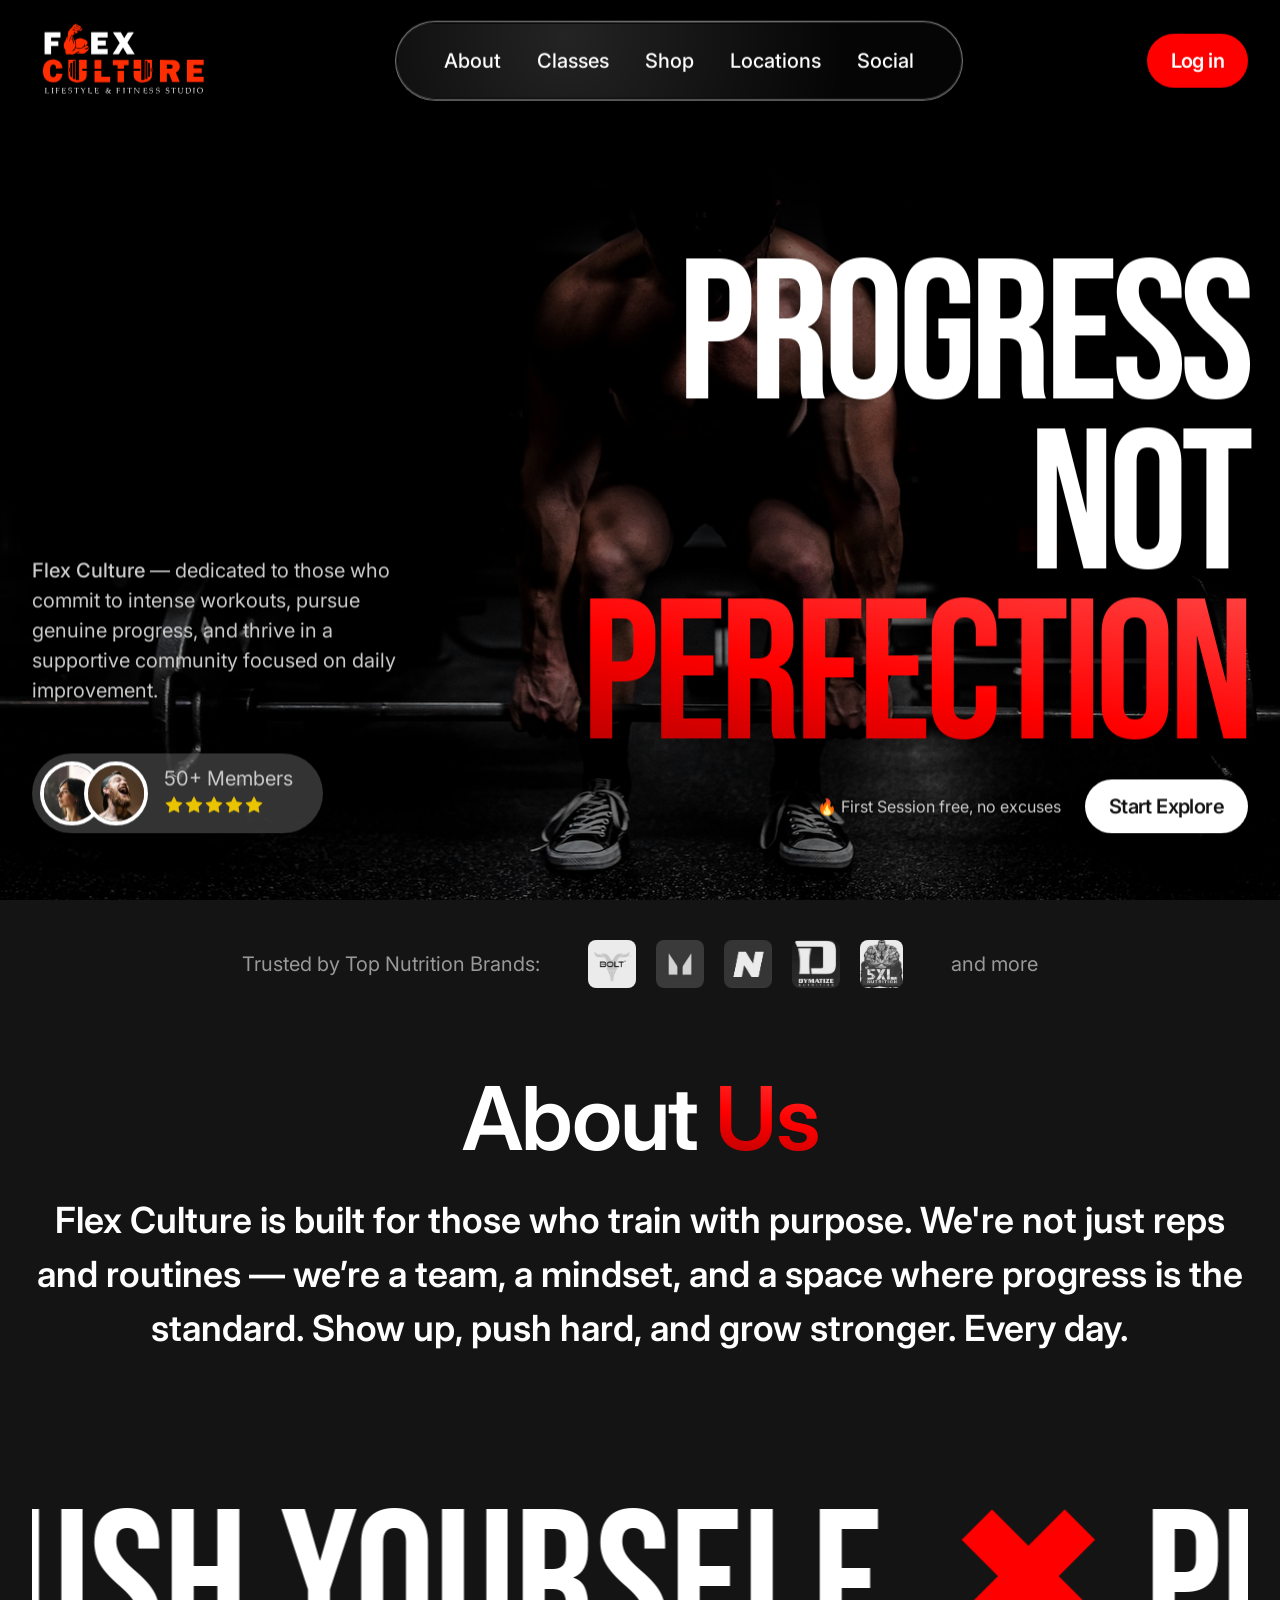
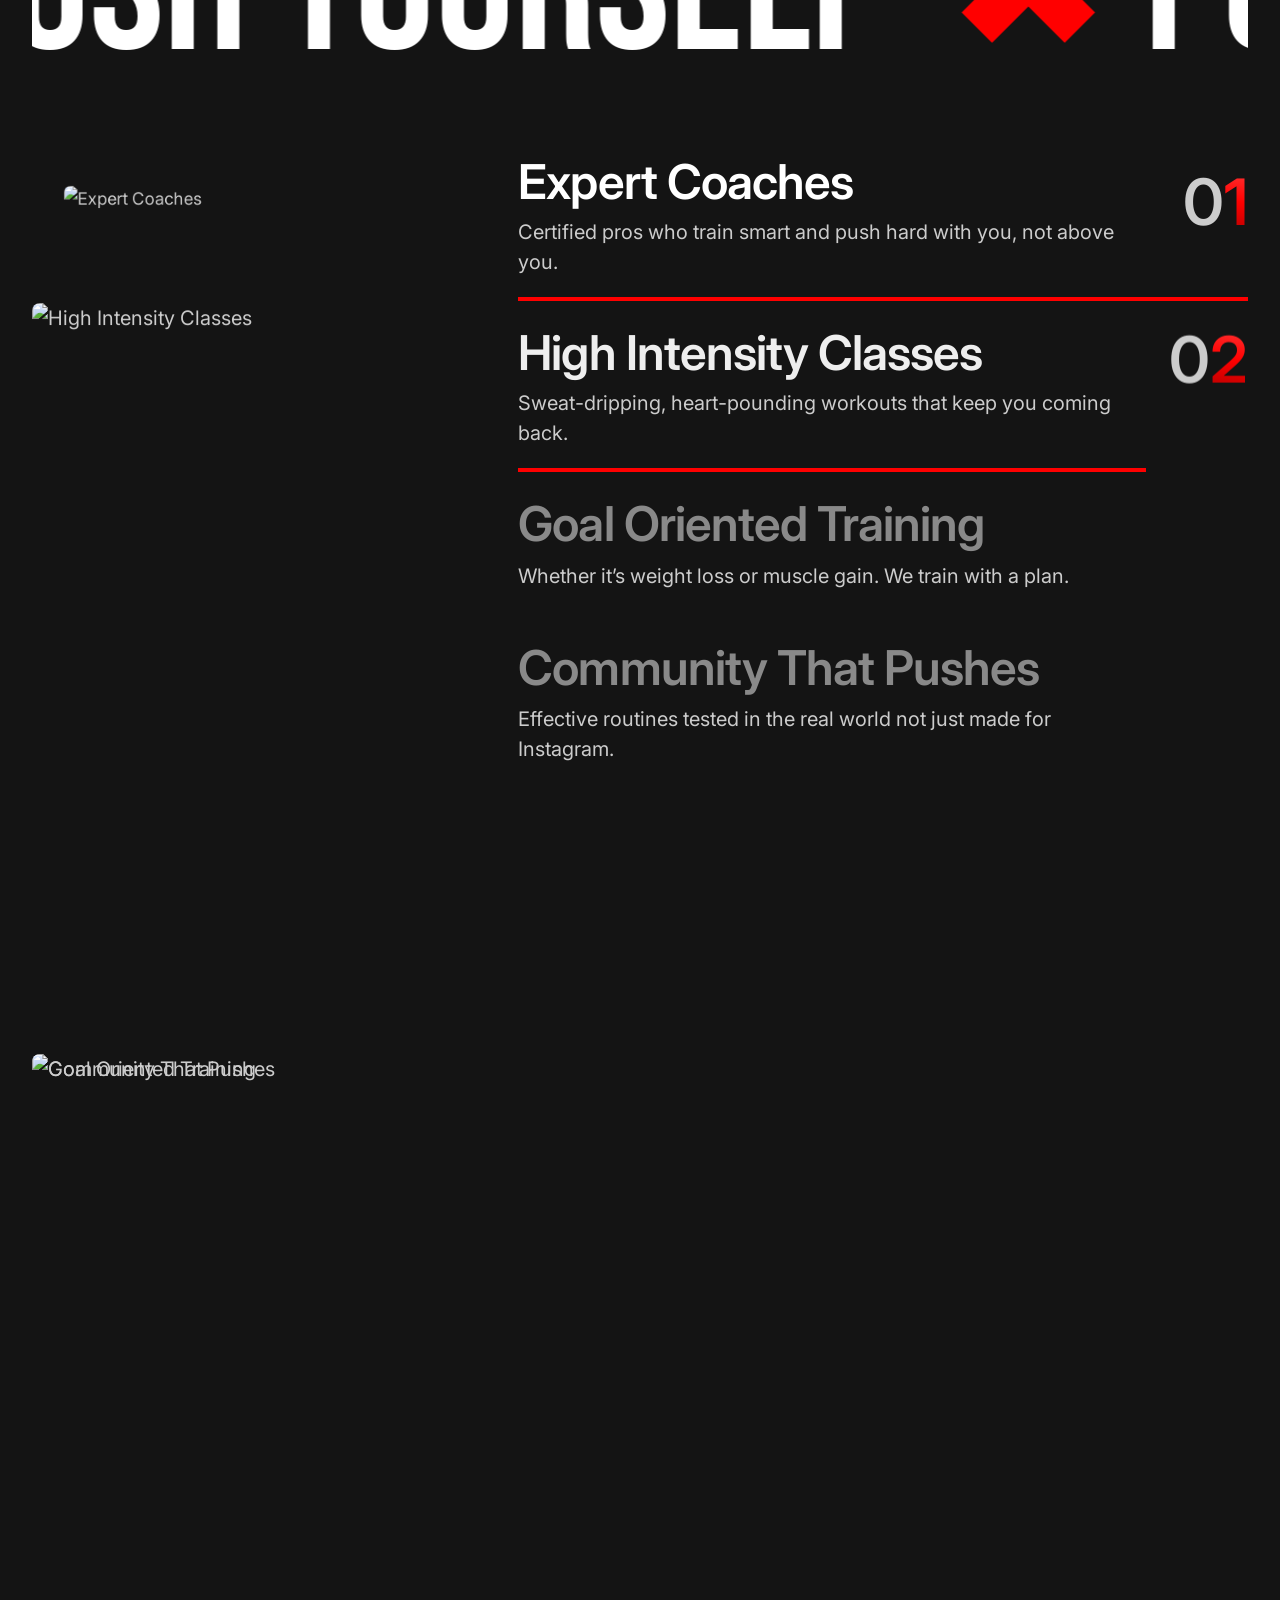
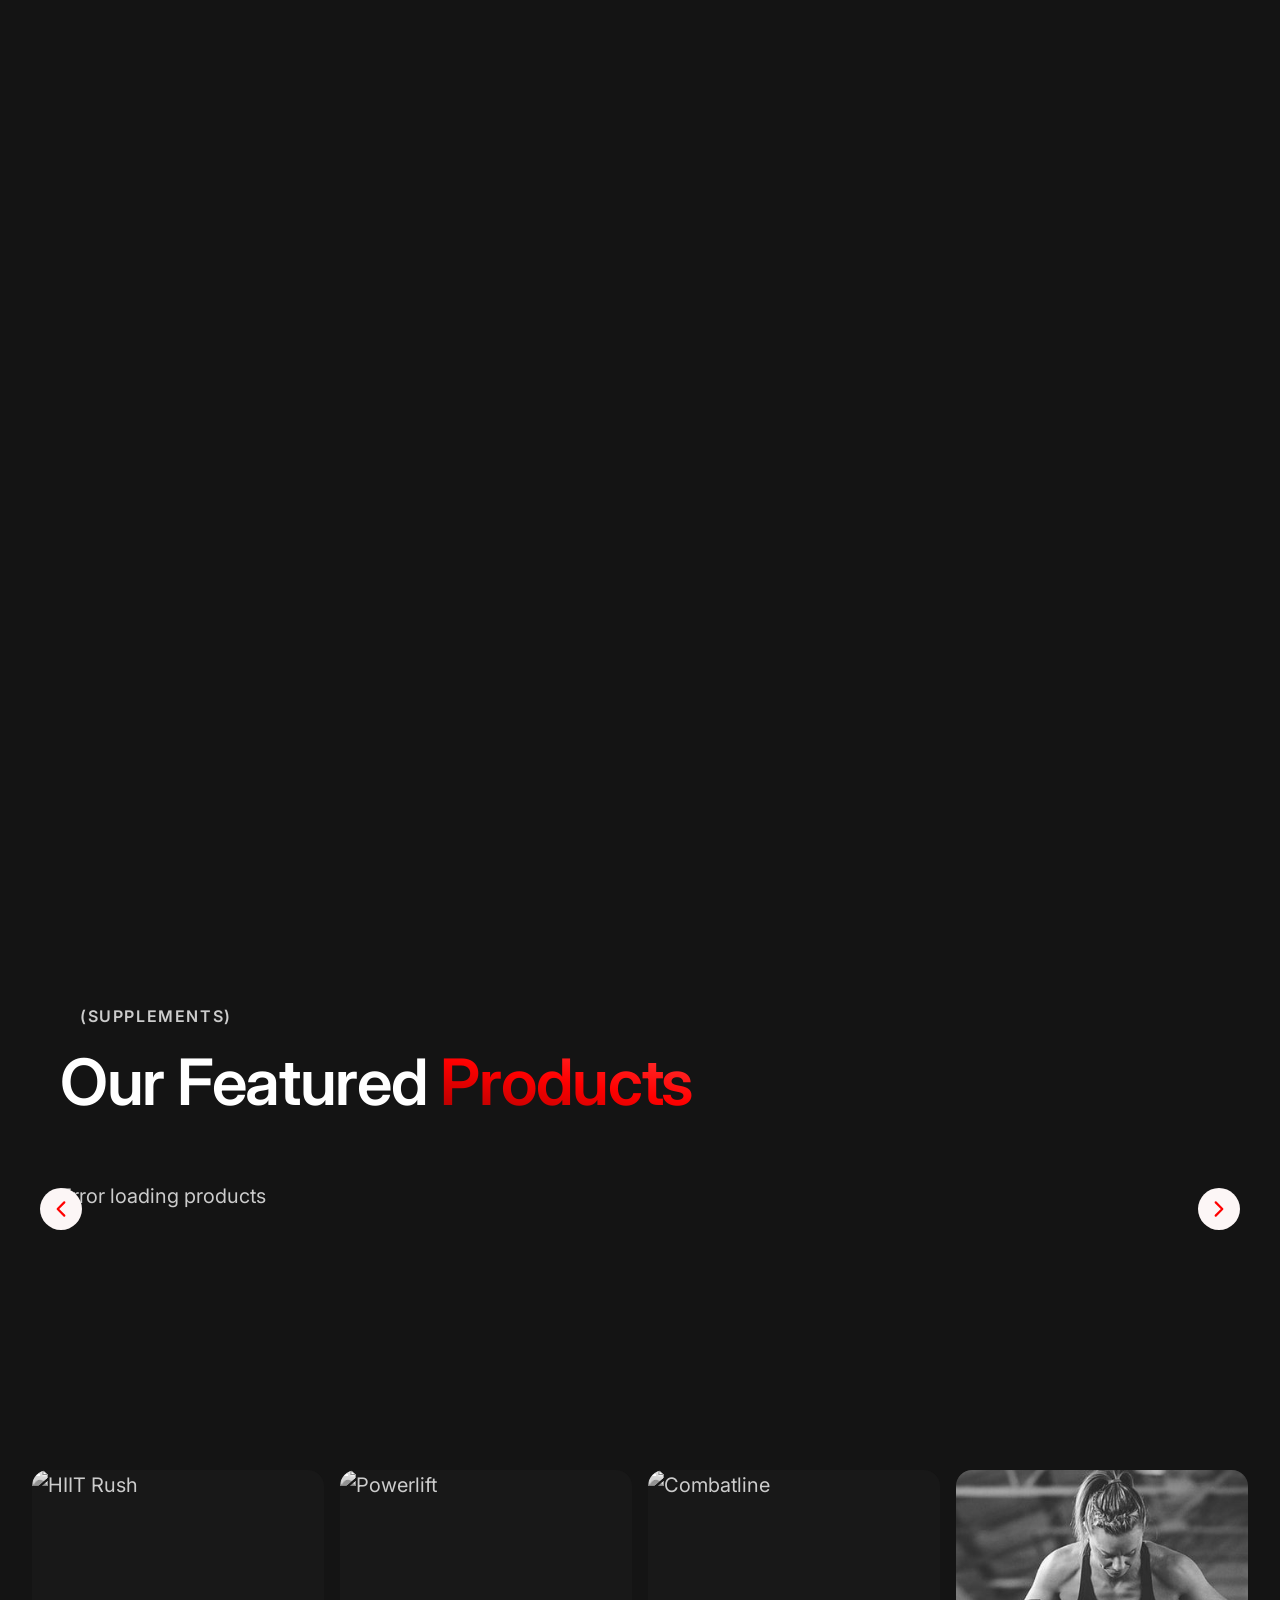
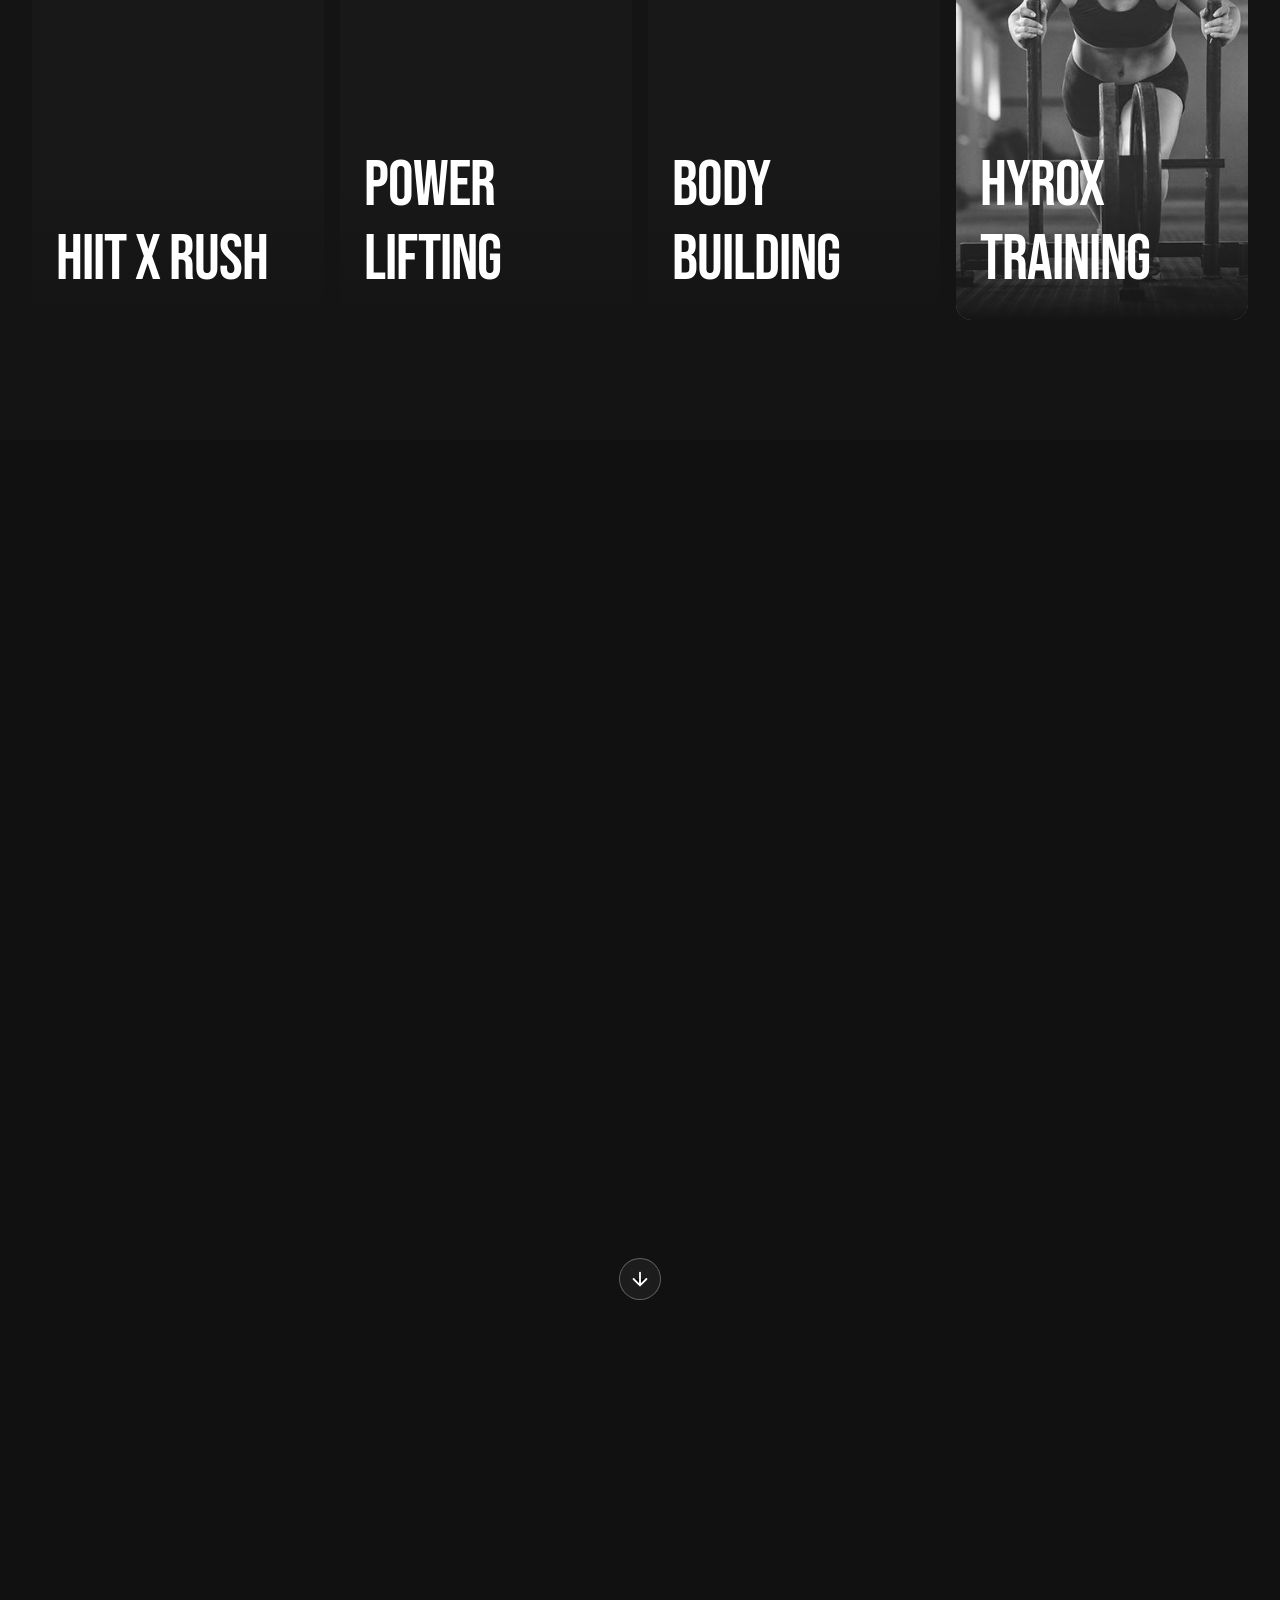
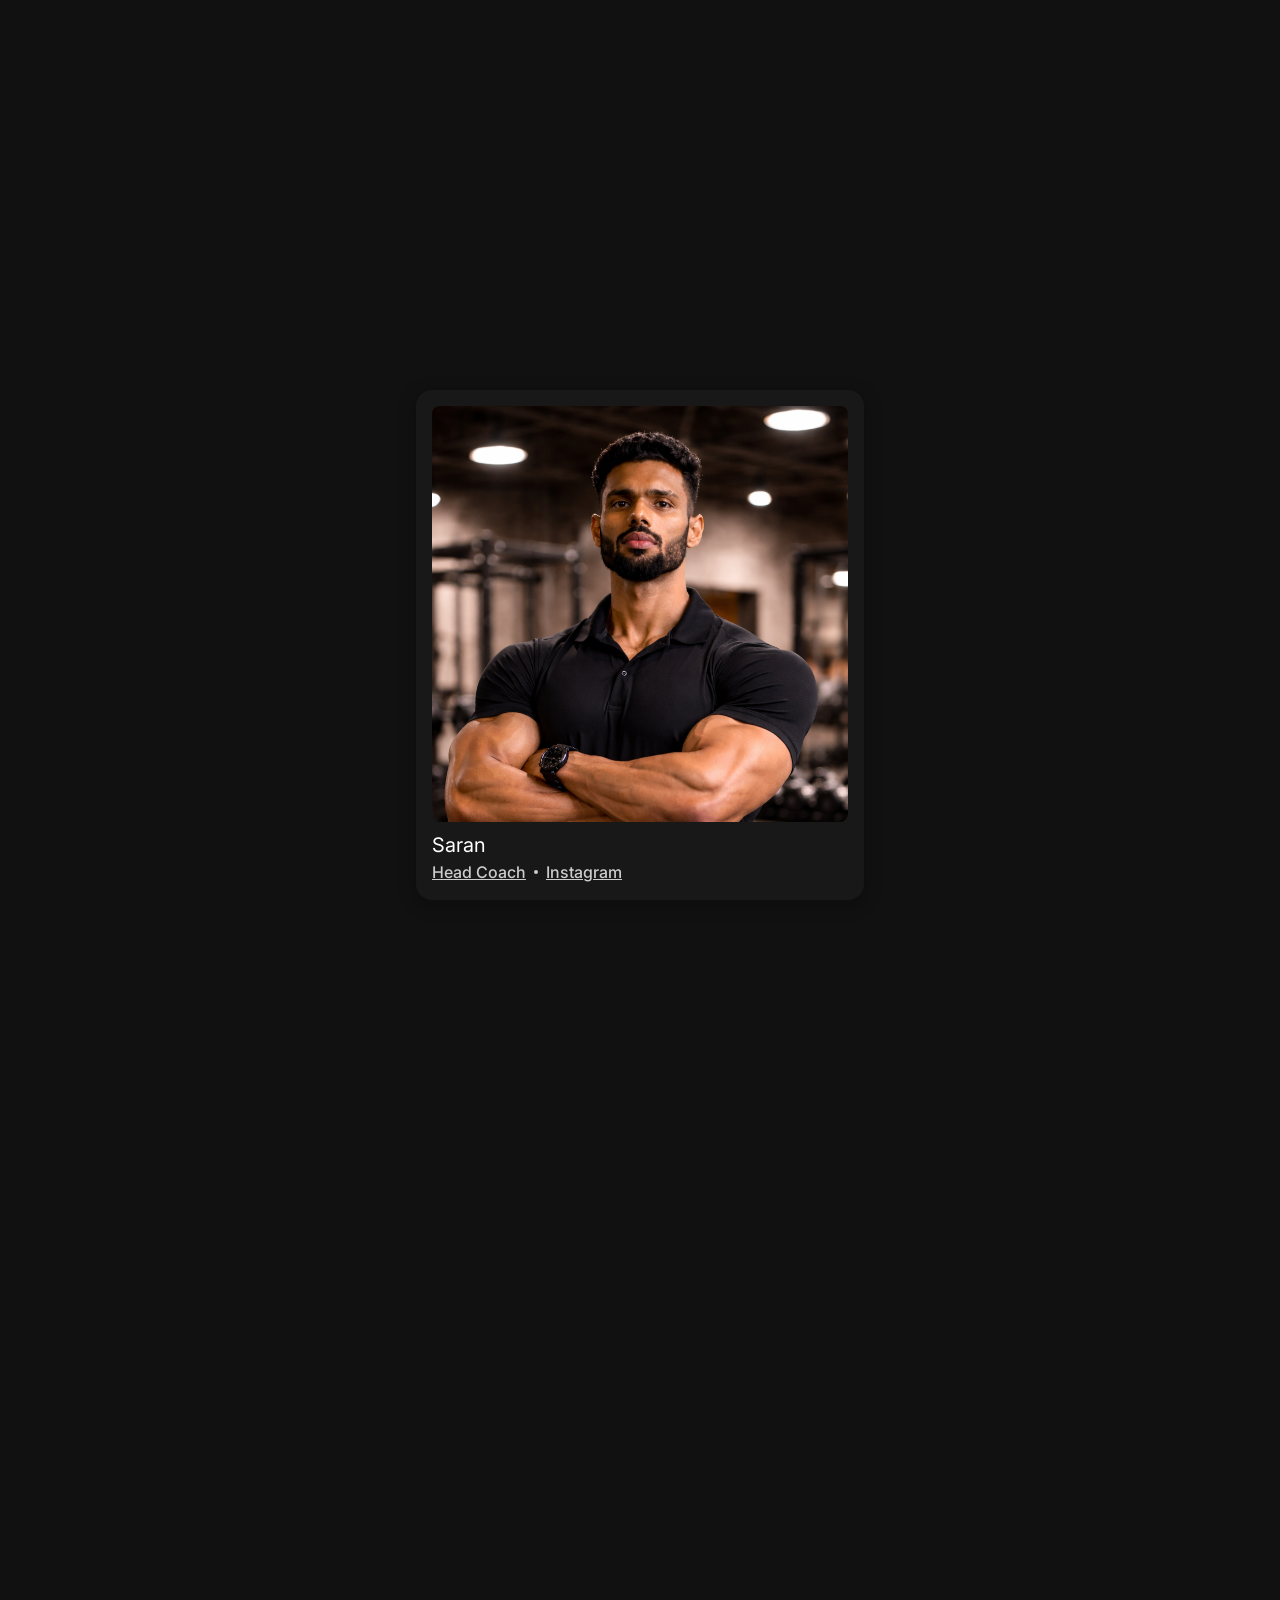
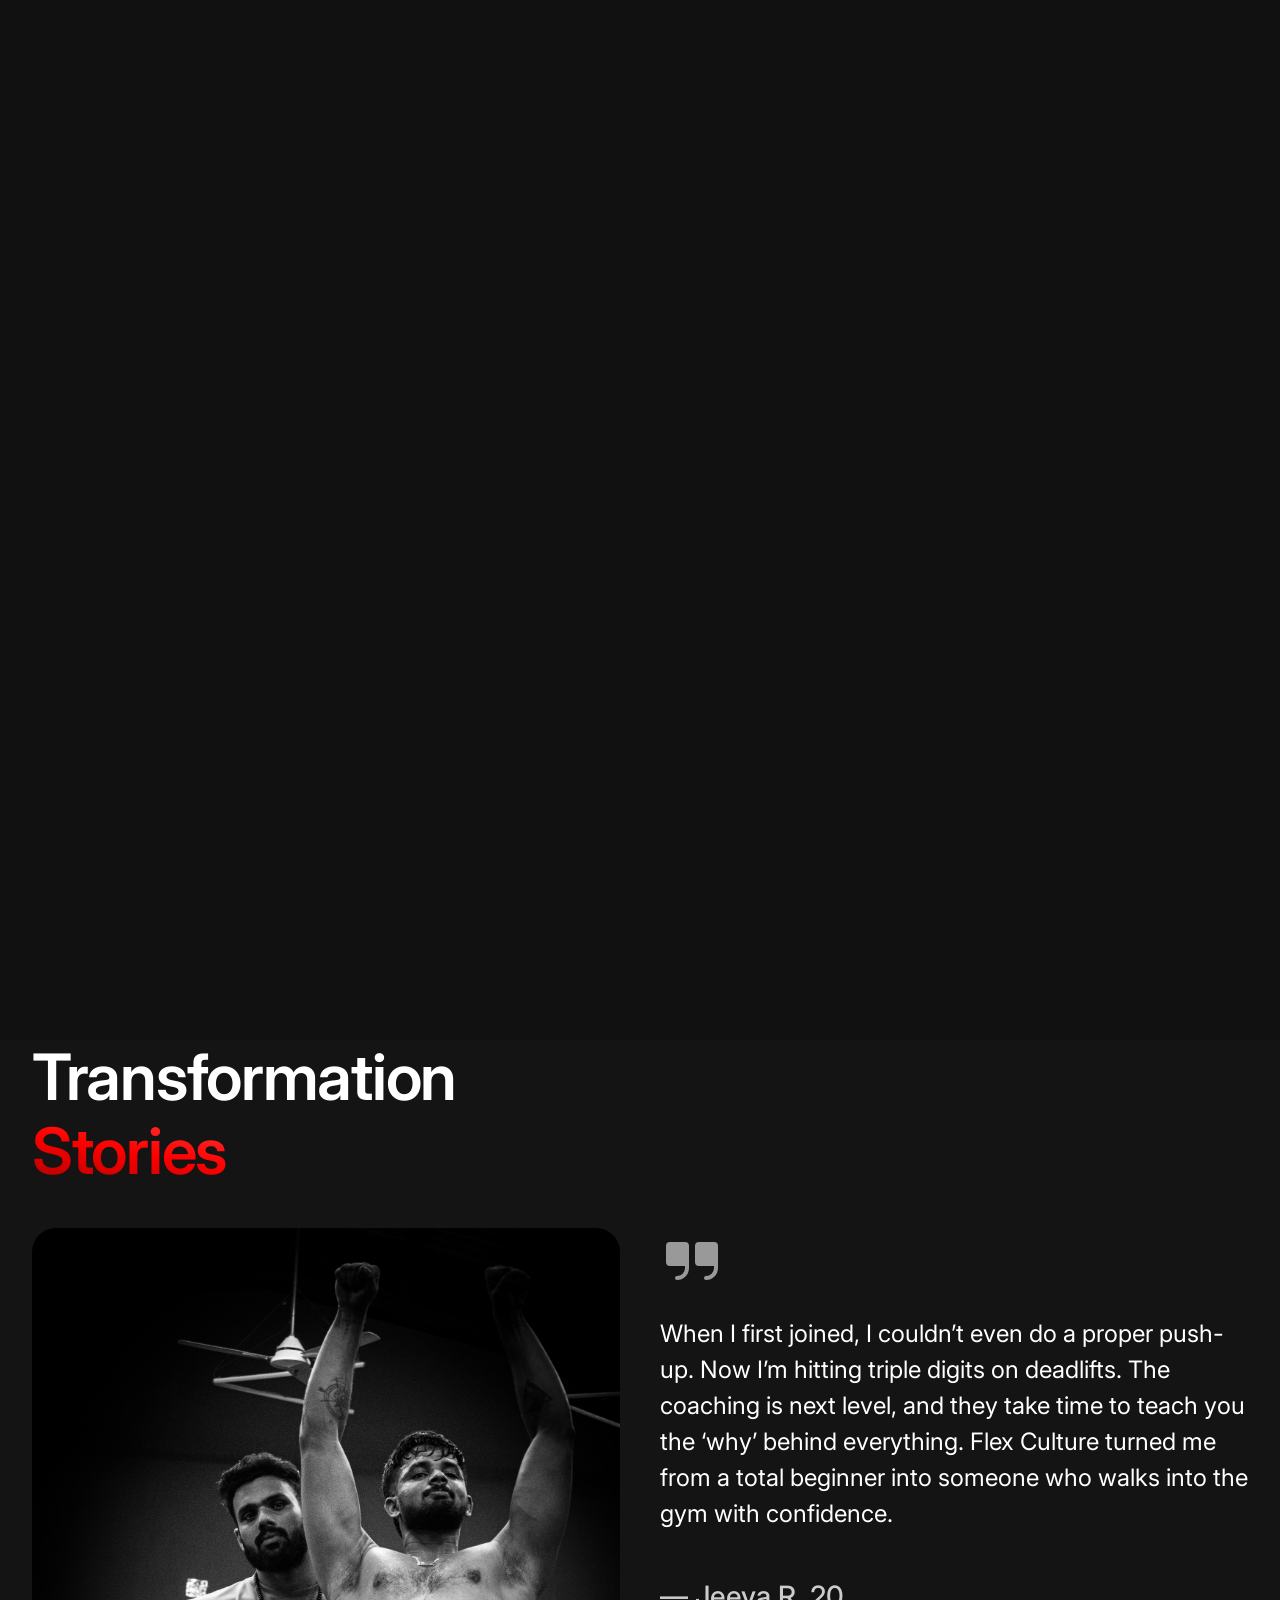
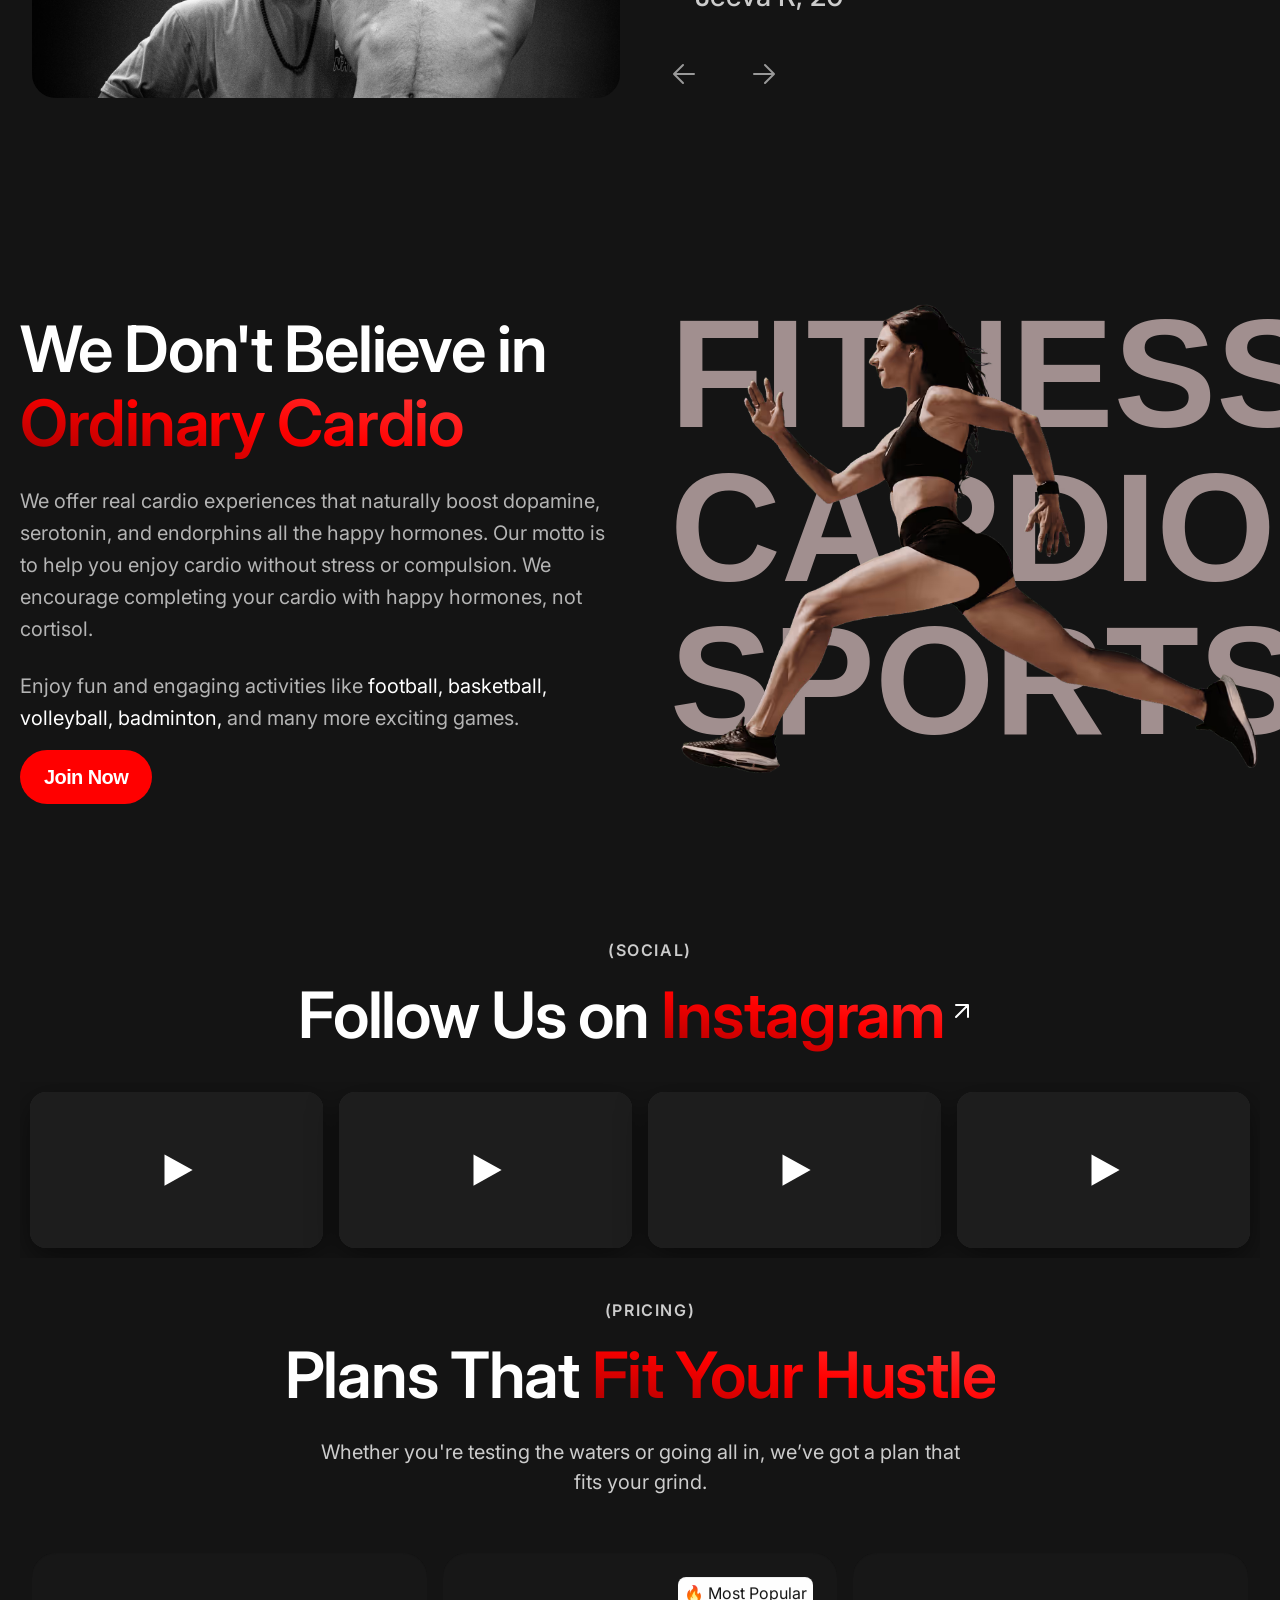
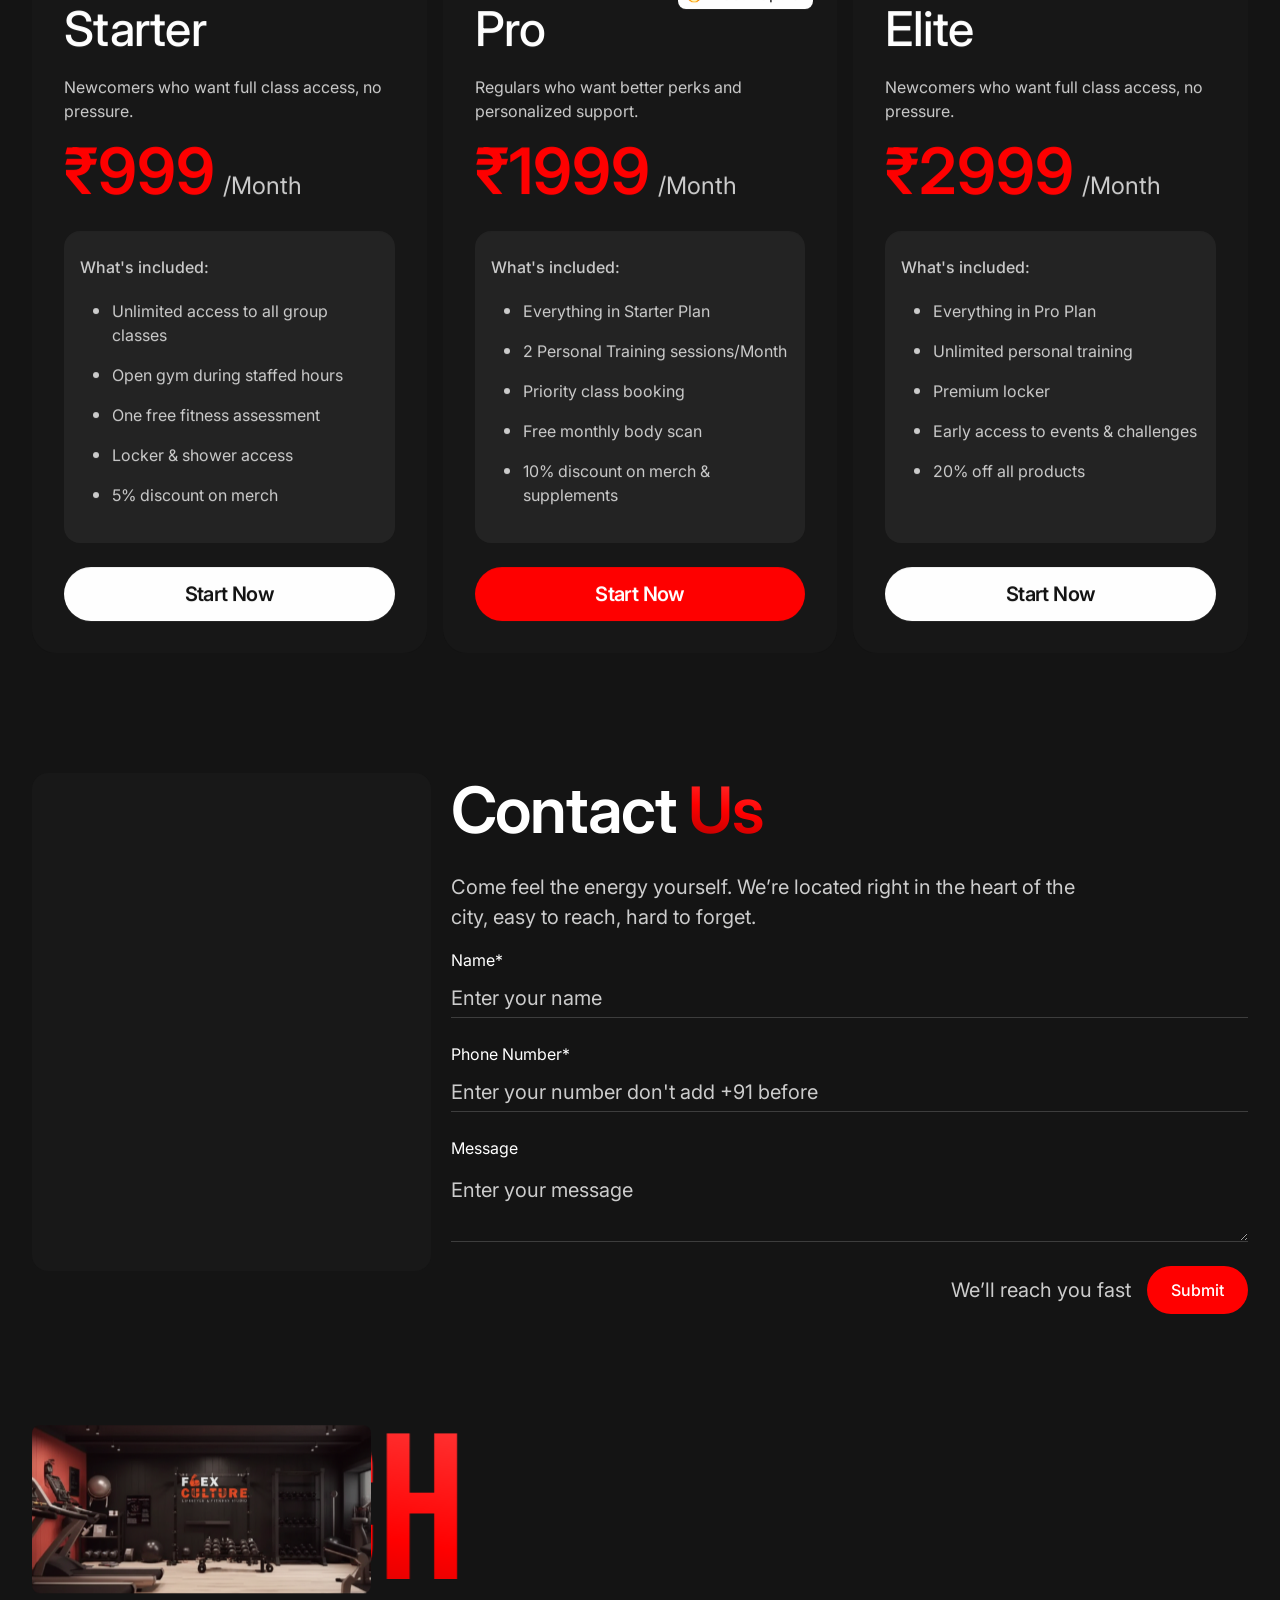
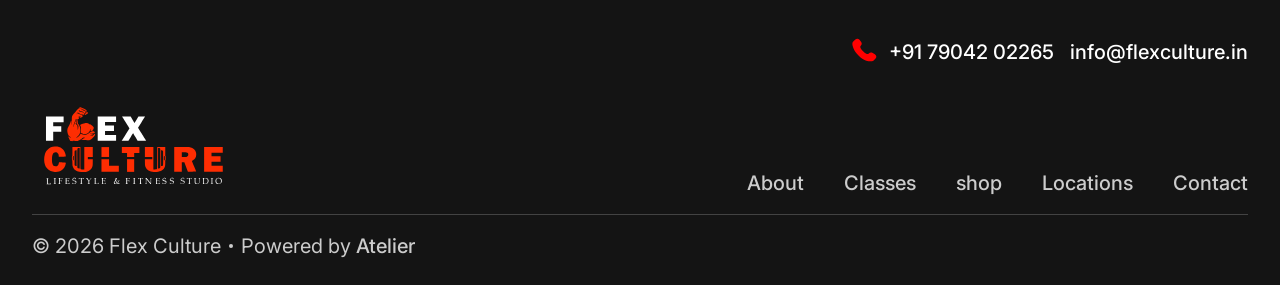
==== commit 5e45f7eb: "Merge branch 'main' of https://github.com/JagadishAtelier/gym" ====
--- a/index.html
+++ b/index.html
@@ -132,7 +132,7 @@
         <div class="navbar-left"><a aria-label="flex Culture" href="/" aria-current="page"
             class="navbar-brand w-nav-brand w--current"><img src="./assets/images/logo.svg" loading="lazy" width="144"
               height="38" alt="flex Culture" class="navbar-logo"></a></div>
-        <div class="nav-button-wrapper hide-lg"><a href="https://gym-management-system.theateliercreation.com/"
+        <div class="nav-button-wrapper hide-lg"><a href="https://gmsflexculture.ateliertechnologysolutions.com/"
             class="button primary w-inline-block">
             <div class="button-inner">
               <div class="button-text">Log in</div>
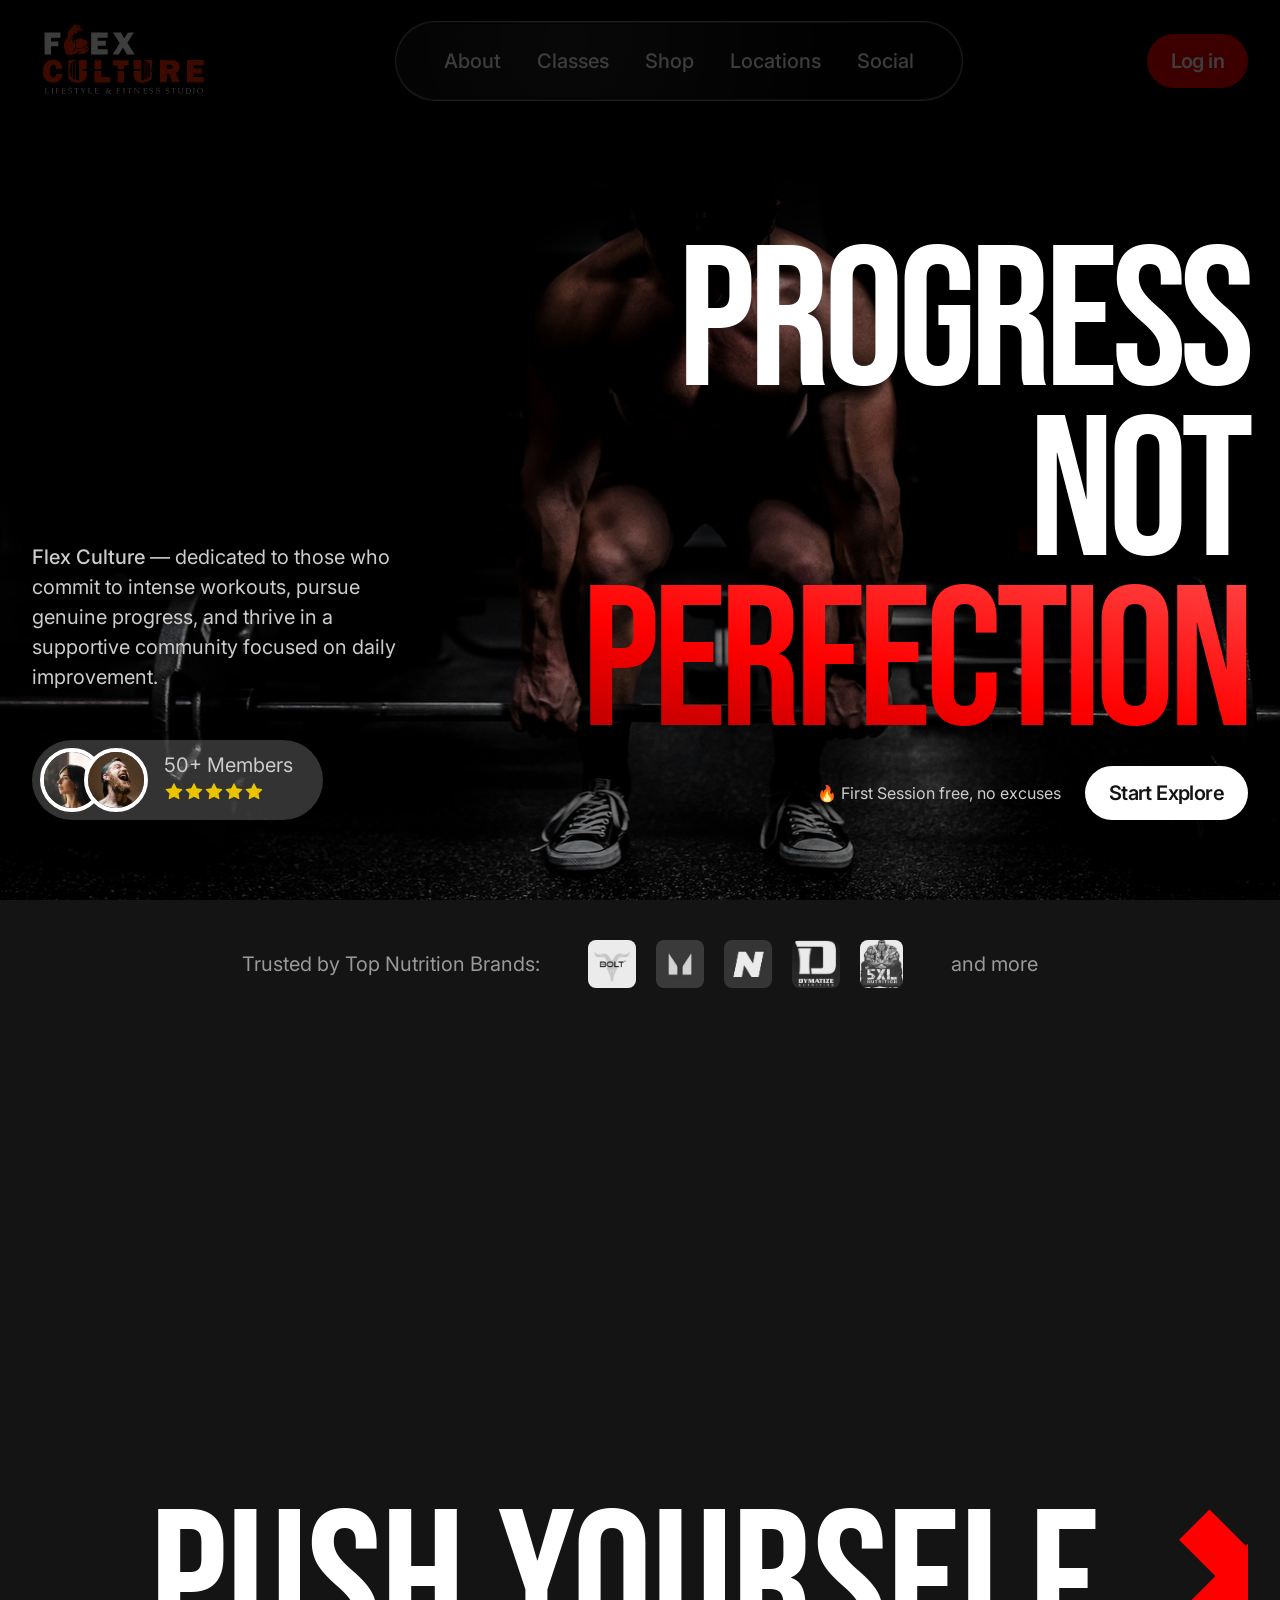
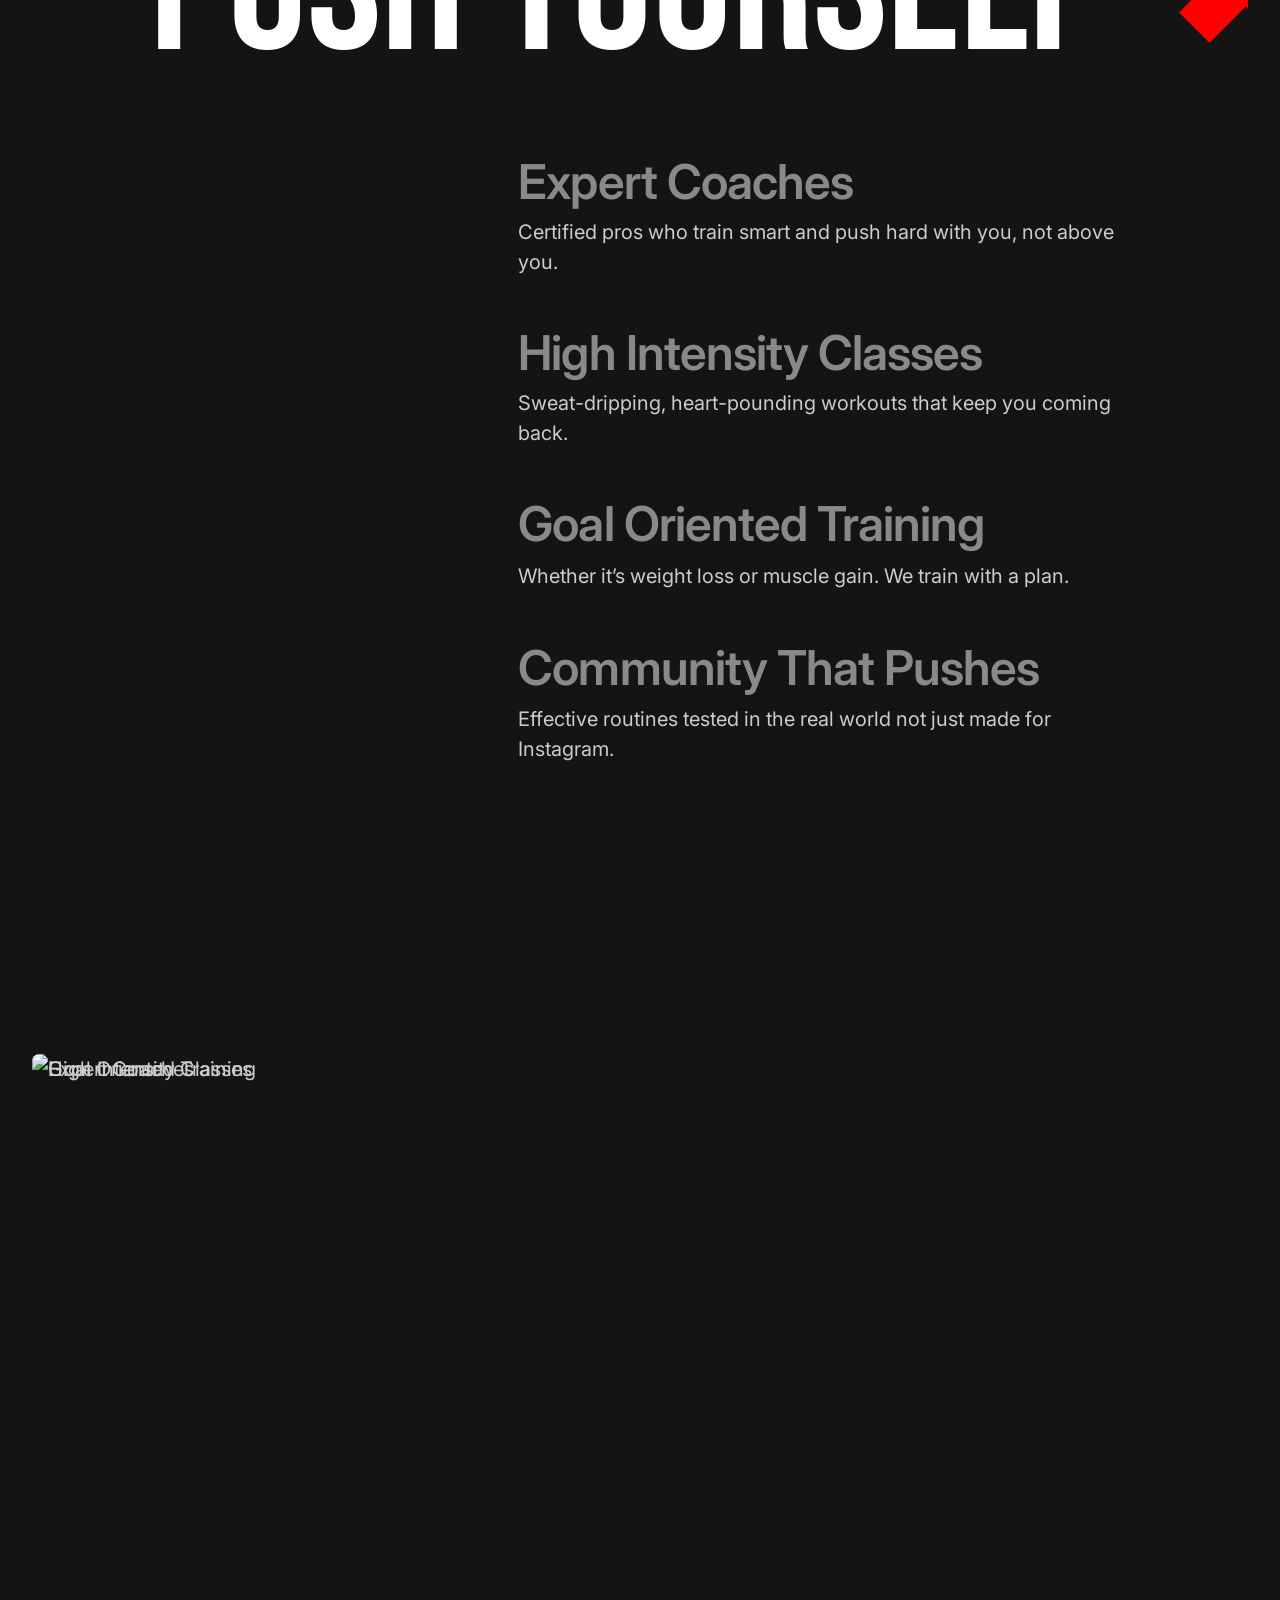
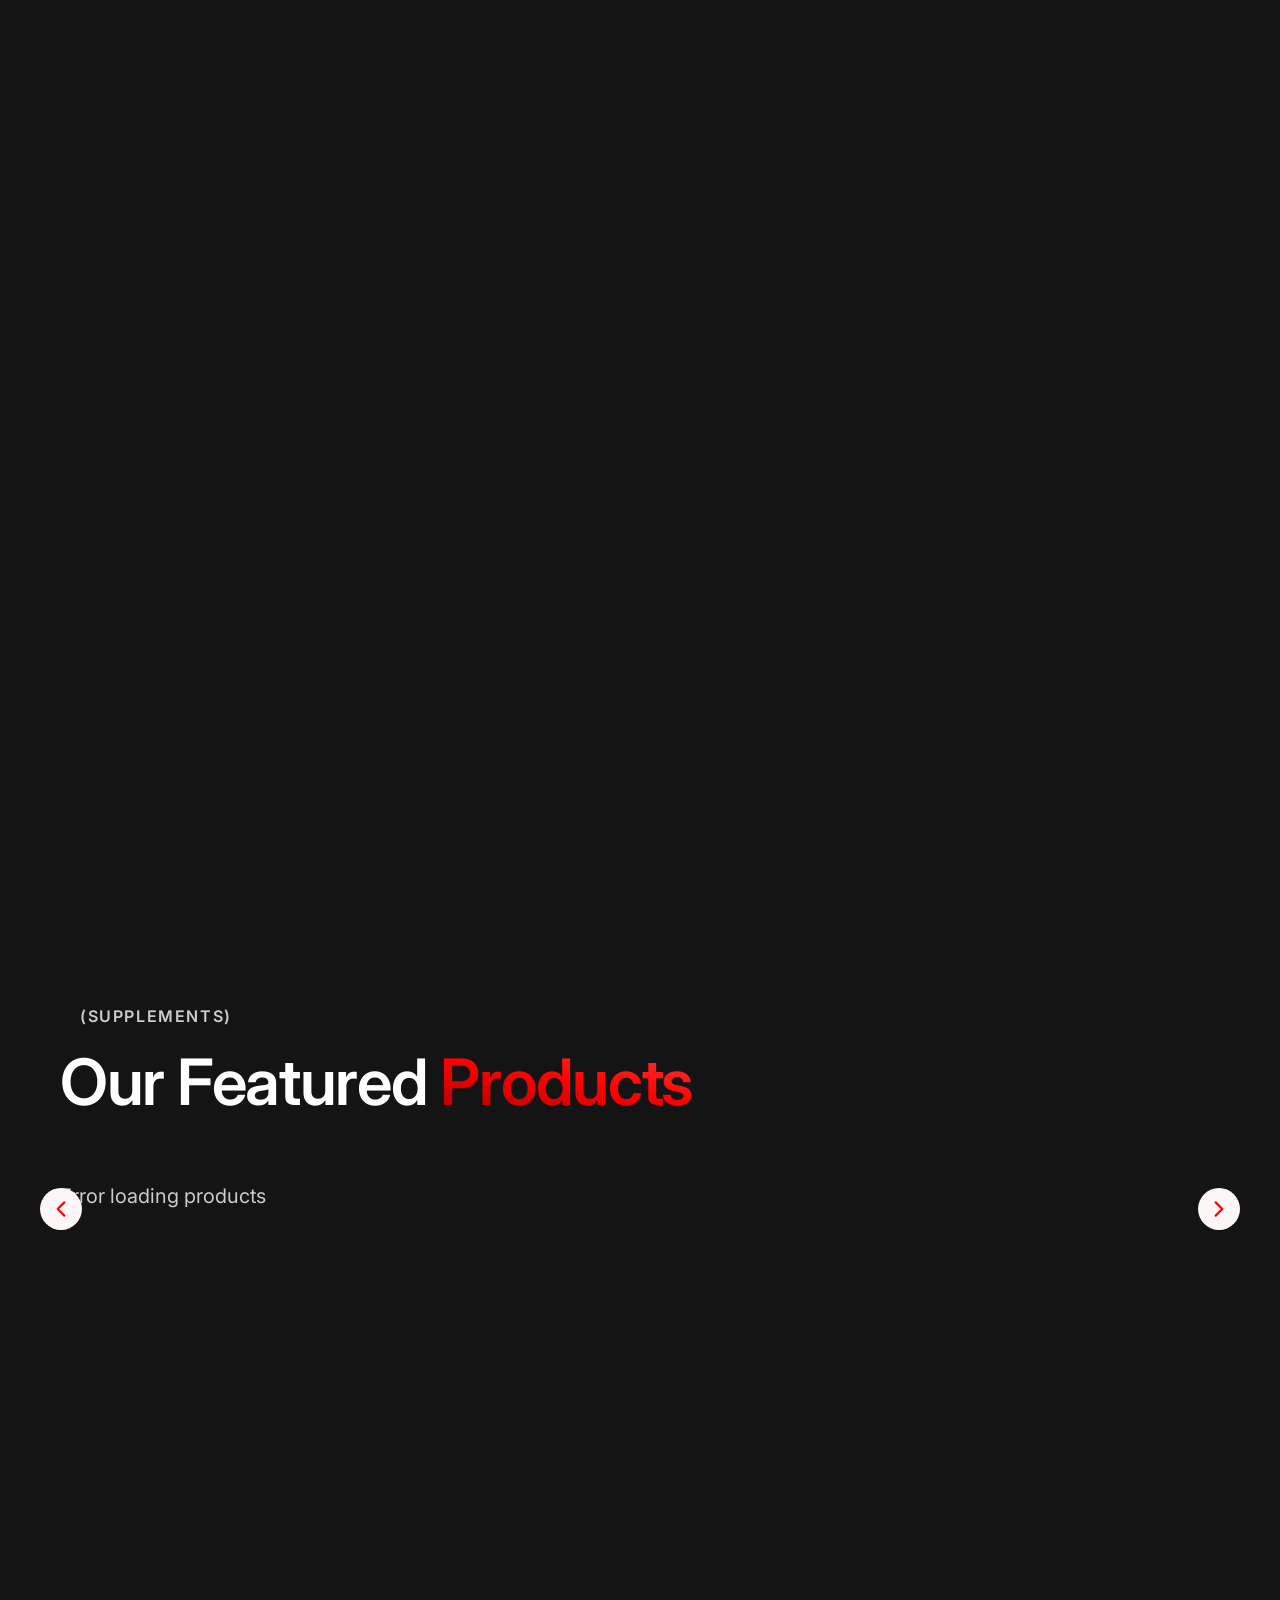
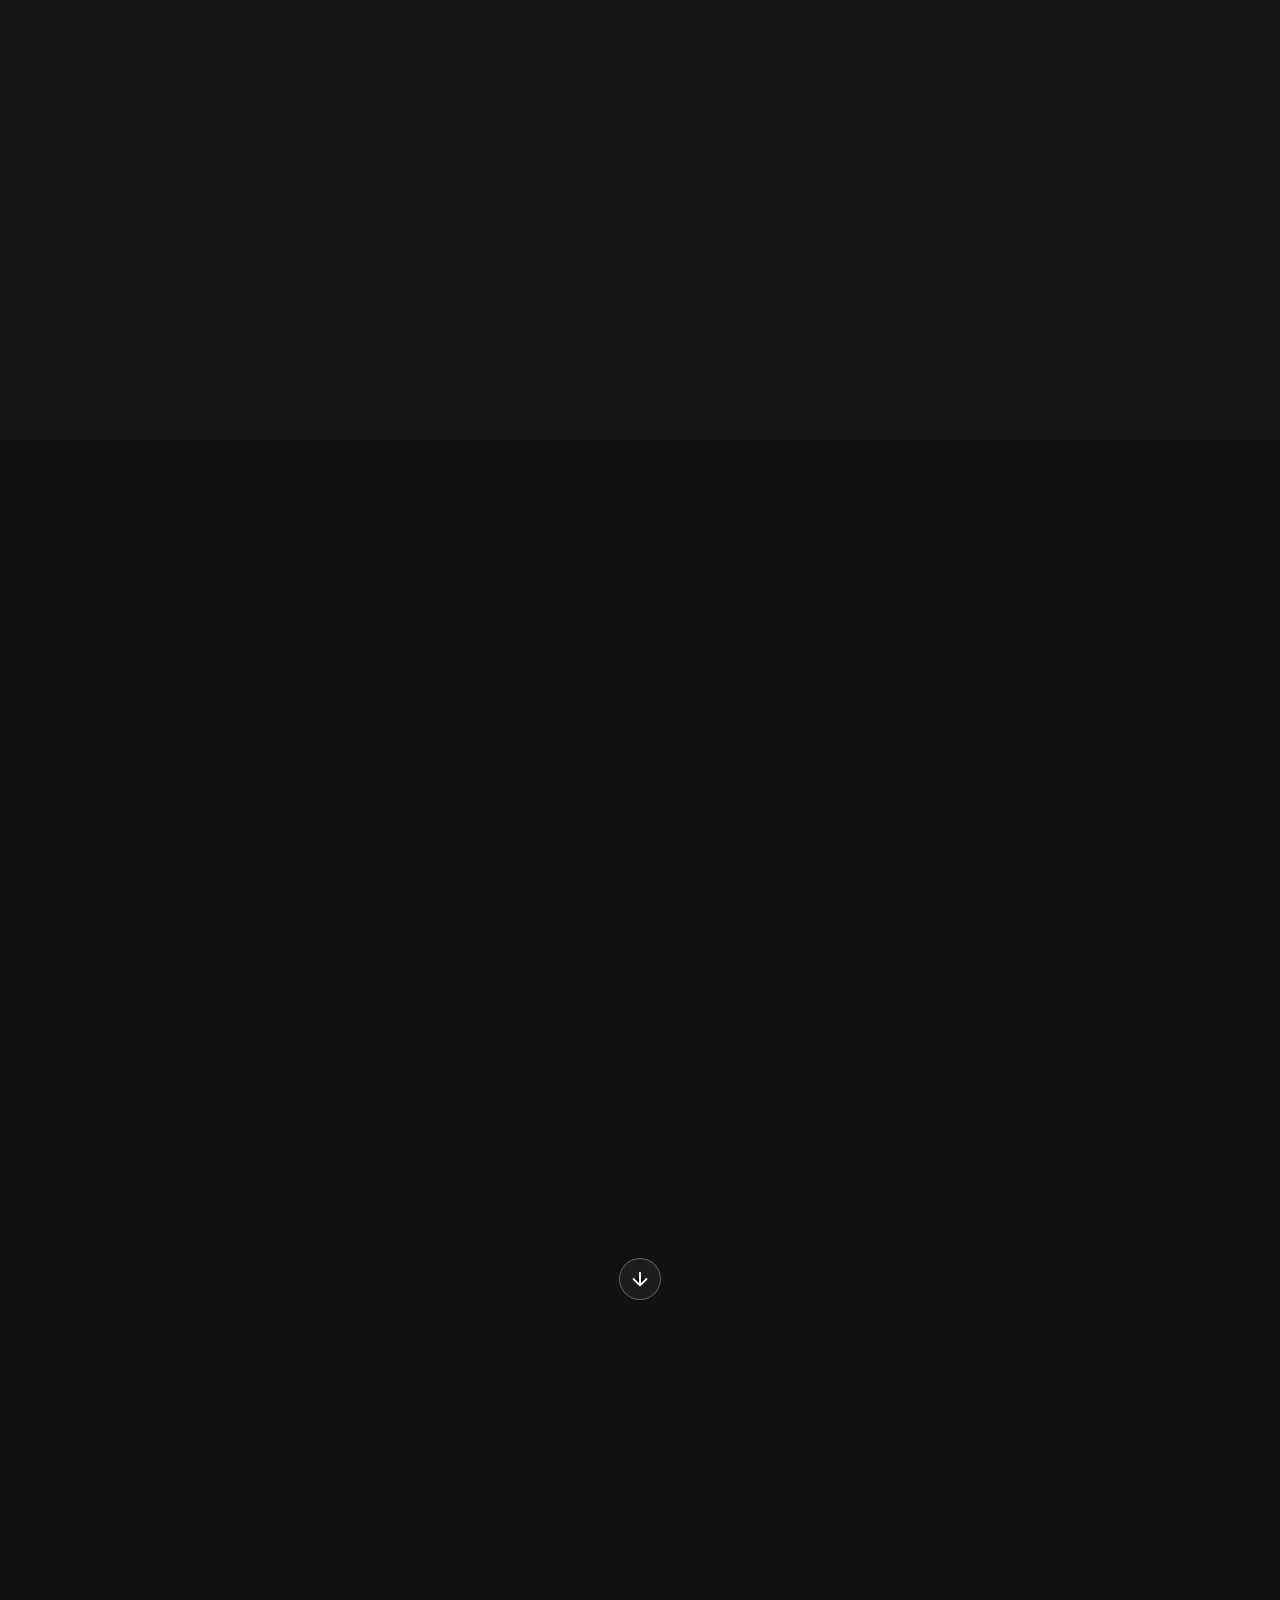
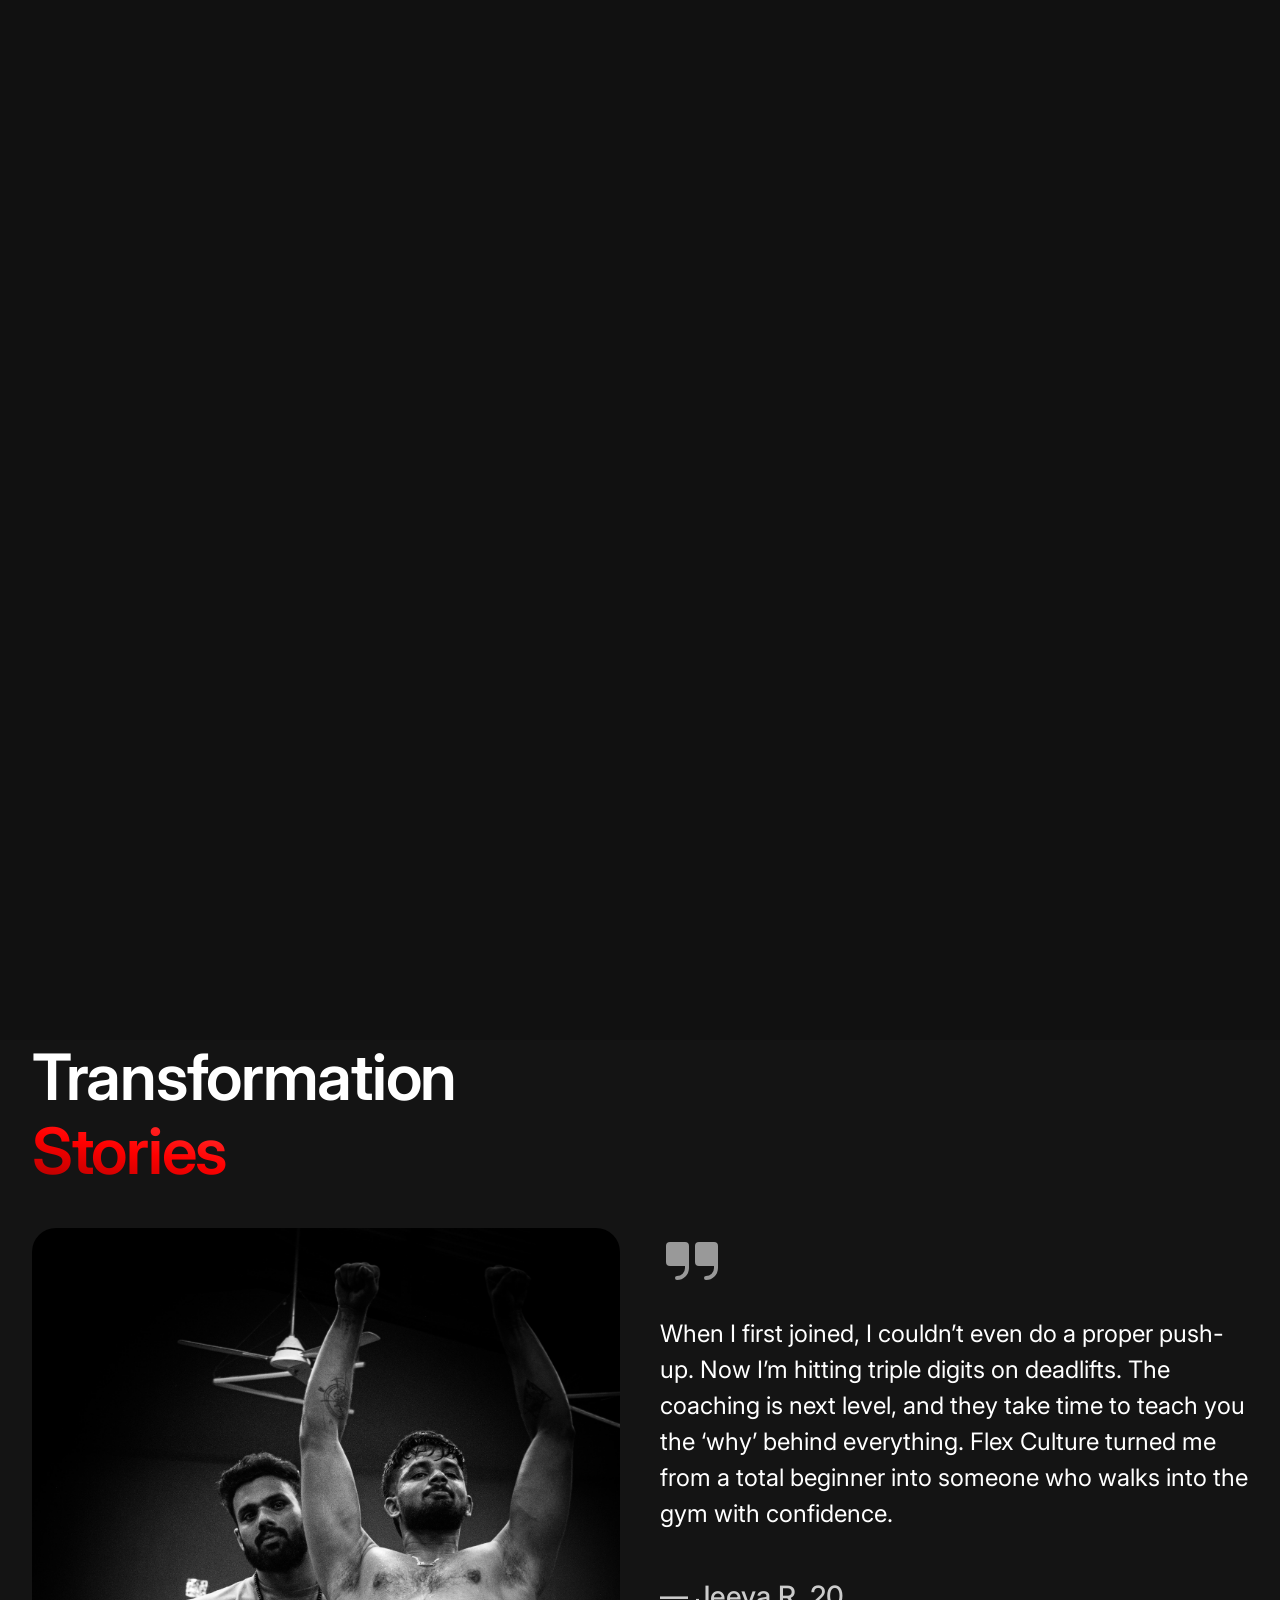
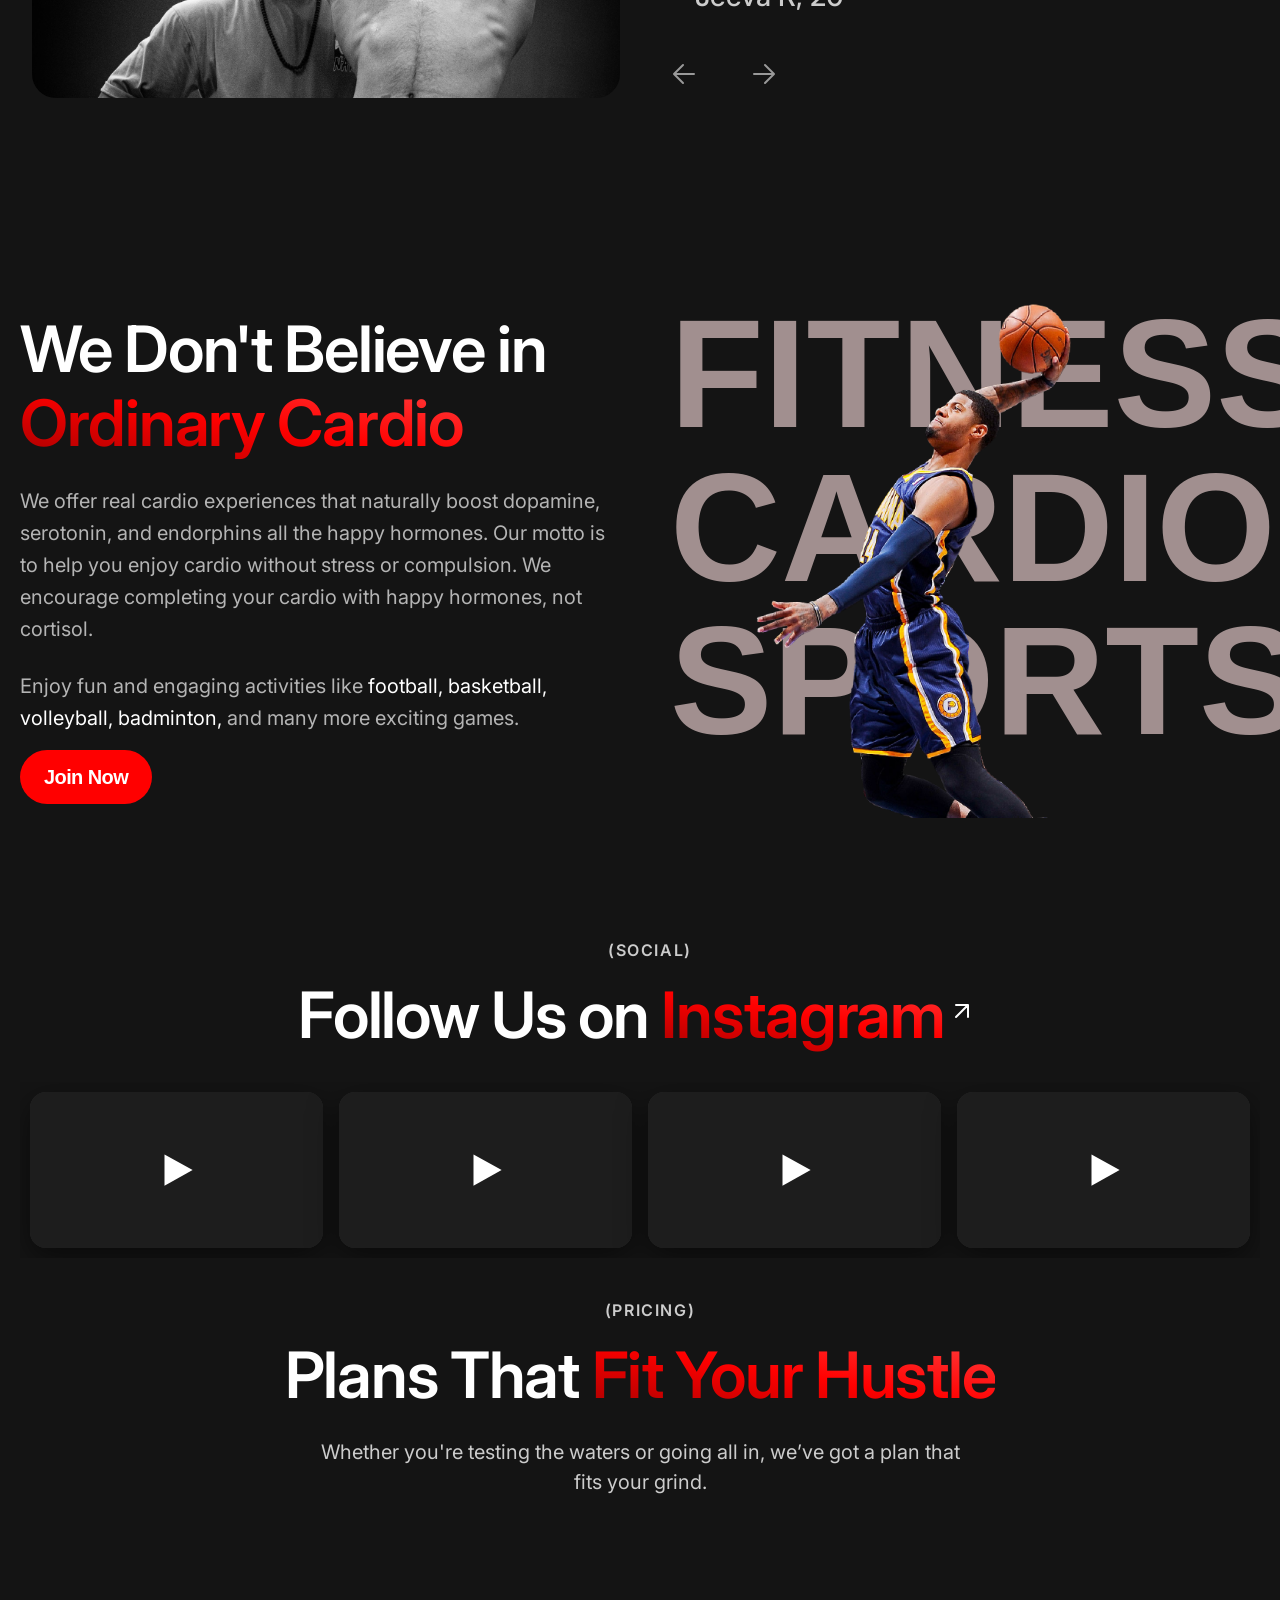
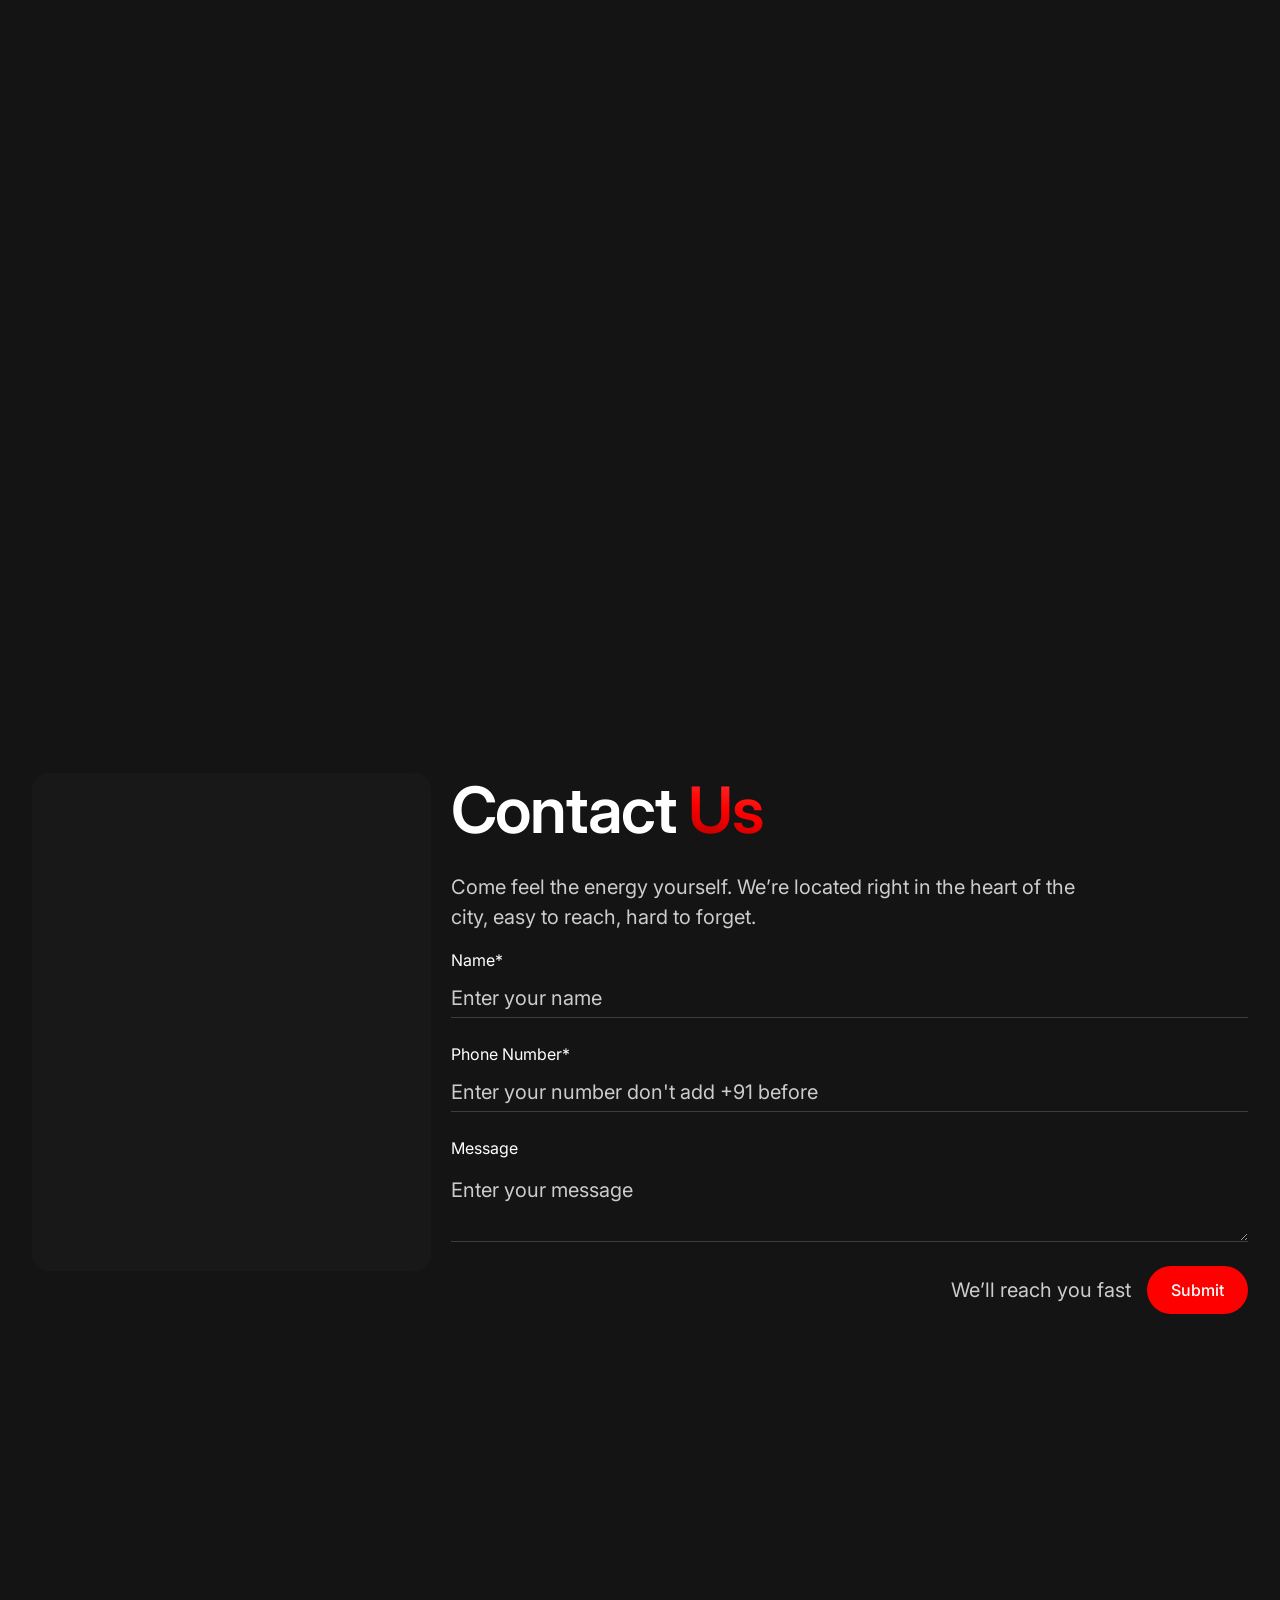
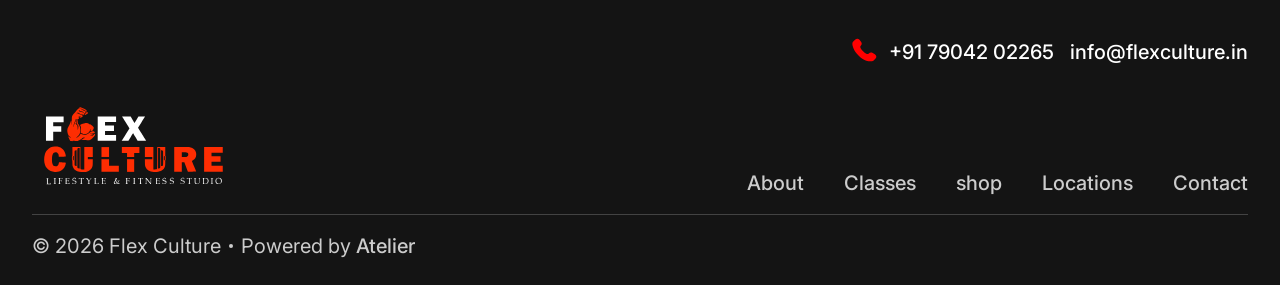
==== commit fcc40987: "testimonials image grayscale added" ====
--- a/index.html
+++ b/index.html
@@ -149,7 +149,7 @@
           </ul>
         </nav>
         <div class="navbar-right">
-          <div class="nav-button-wrapper hide-sm"><a href="https://gym-management-system.theateliercreation.com/"
+          <div class="nav-button-wrapper hide-sm"><a href="https://gmsflexculture.ateliertechnologysolutions.com/"
               target="_blank" class="button primary w-inline-block">
               <div class="button-inner">
                 <div class="button-text">Log in</div>
@@ -810,7 +810,7 @@
             badminton,</span> and many more exciting games.
         </p>
 
-        <a href="https://gym-management-system.theateliercreation.com/" target="_blank"
+        <a href="https://gmsflexculture.ateliertechnologysolutions.com/" target="_blank"
           class="button primary w-inline-block">
           <div class="button-inner">
             <div class="button-text">Join Now</div>
--- a/assets/css/style.css
+++ b/assets/css/style.css
@@ -3874,7 +3874,7 @@
   object-position: top center;
   width: 100%;
   height: 100%;
-  /* filter: grayscale(100); */
+  filter: grayscale(1);
 }
 
 .testi-quote {
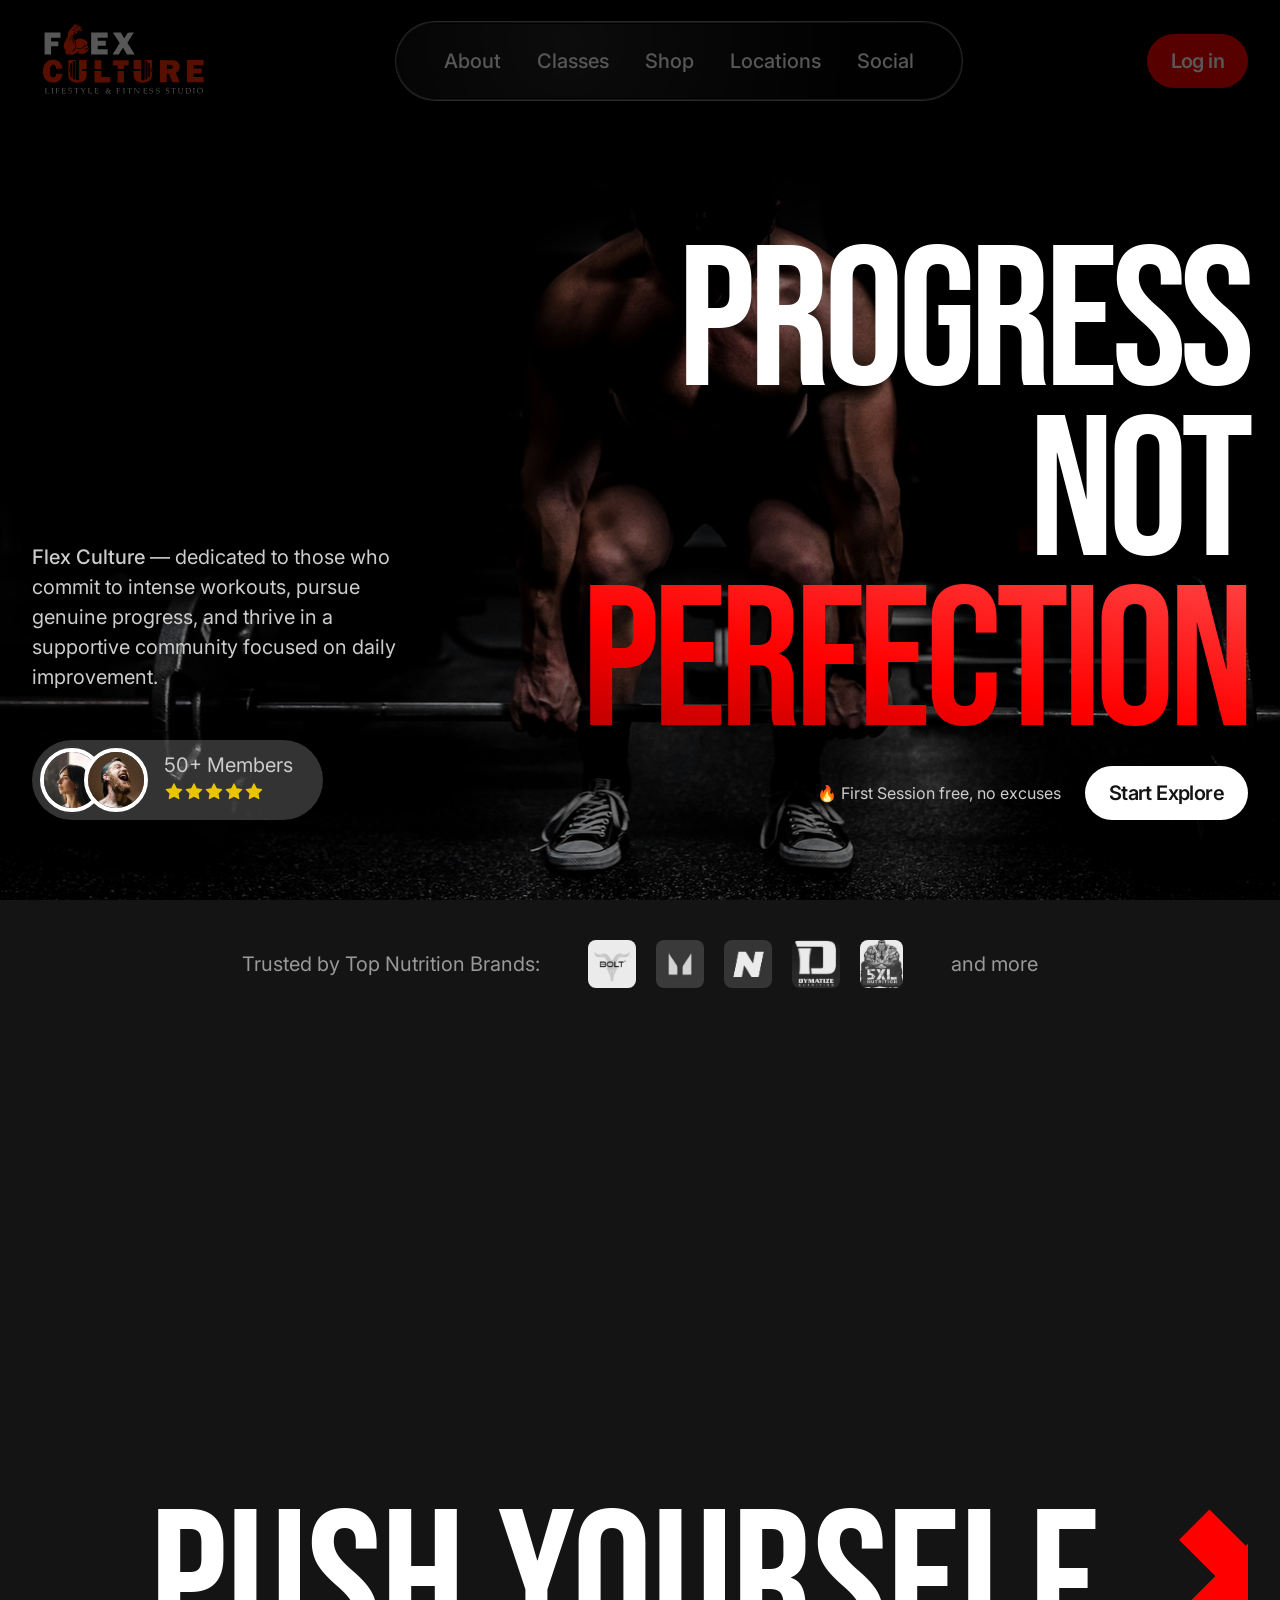
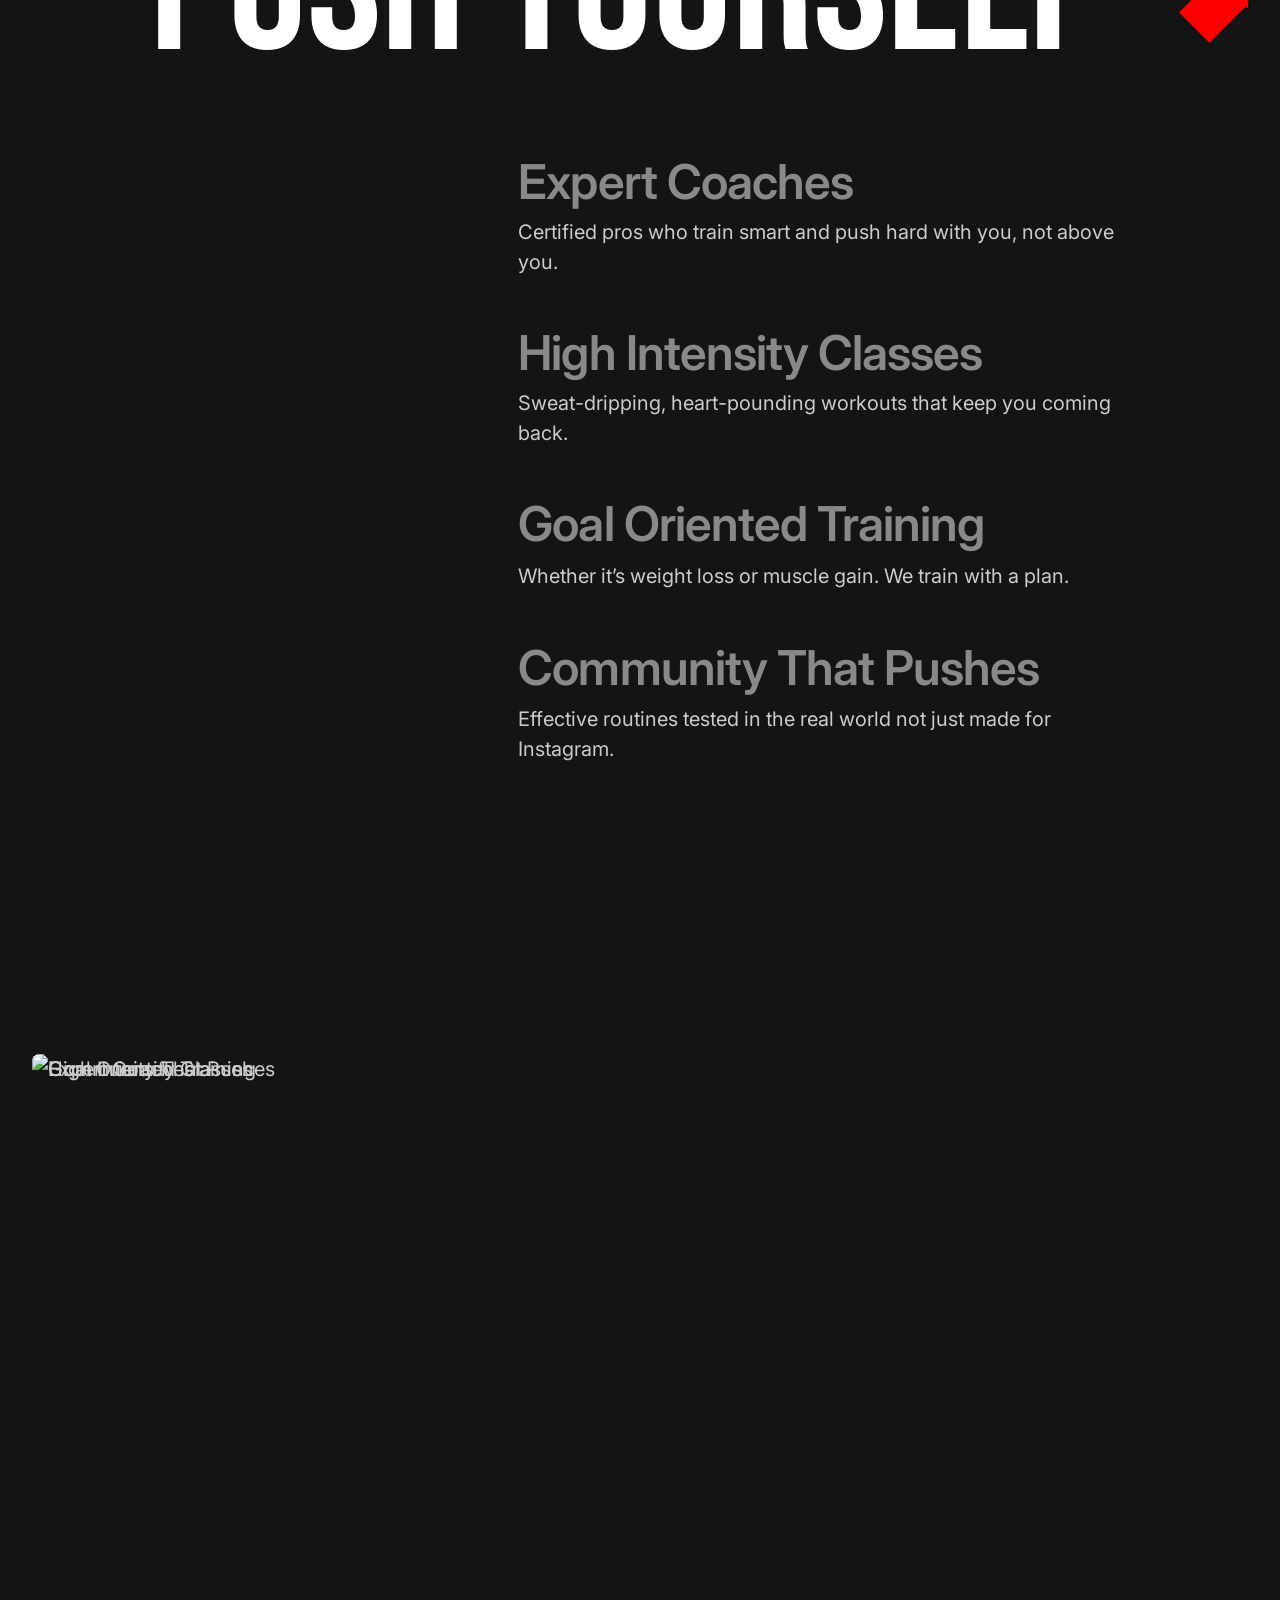
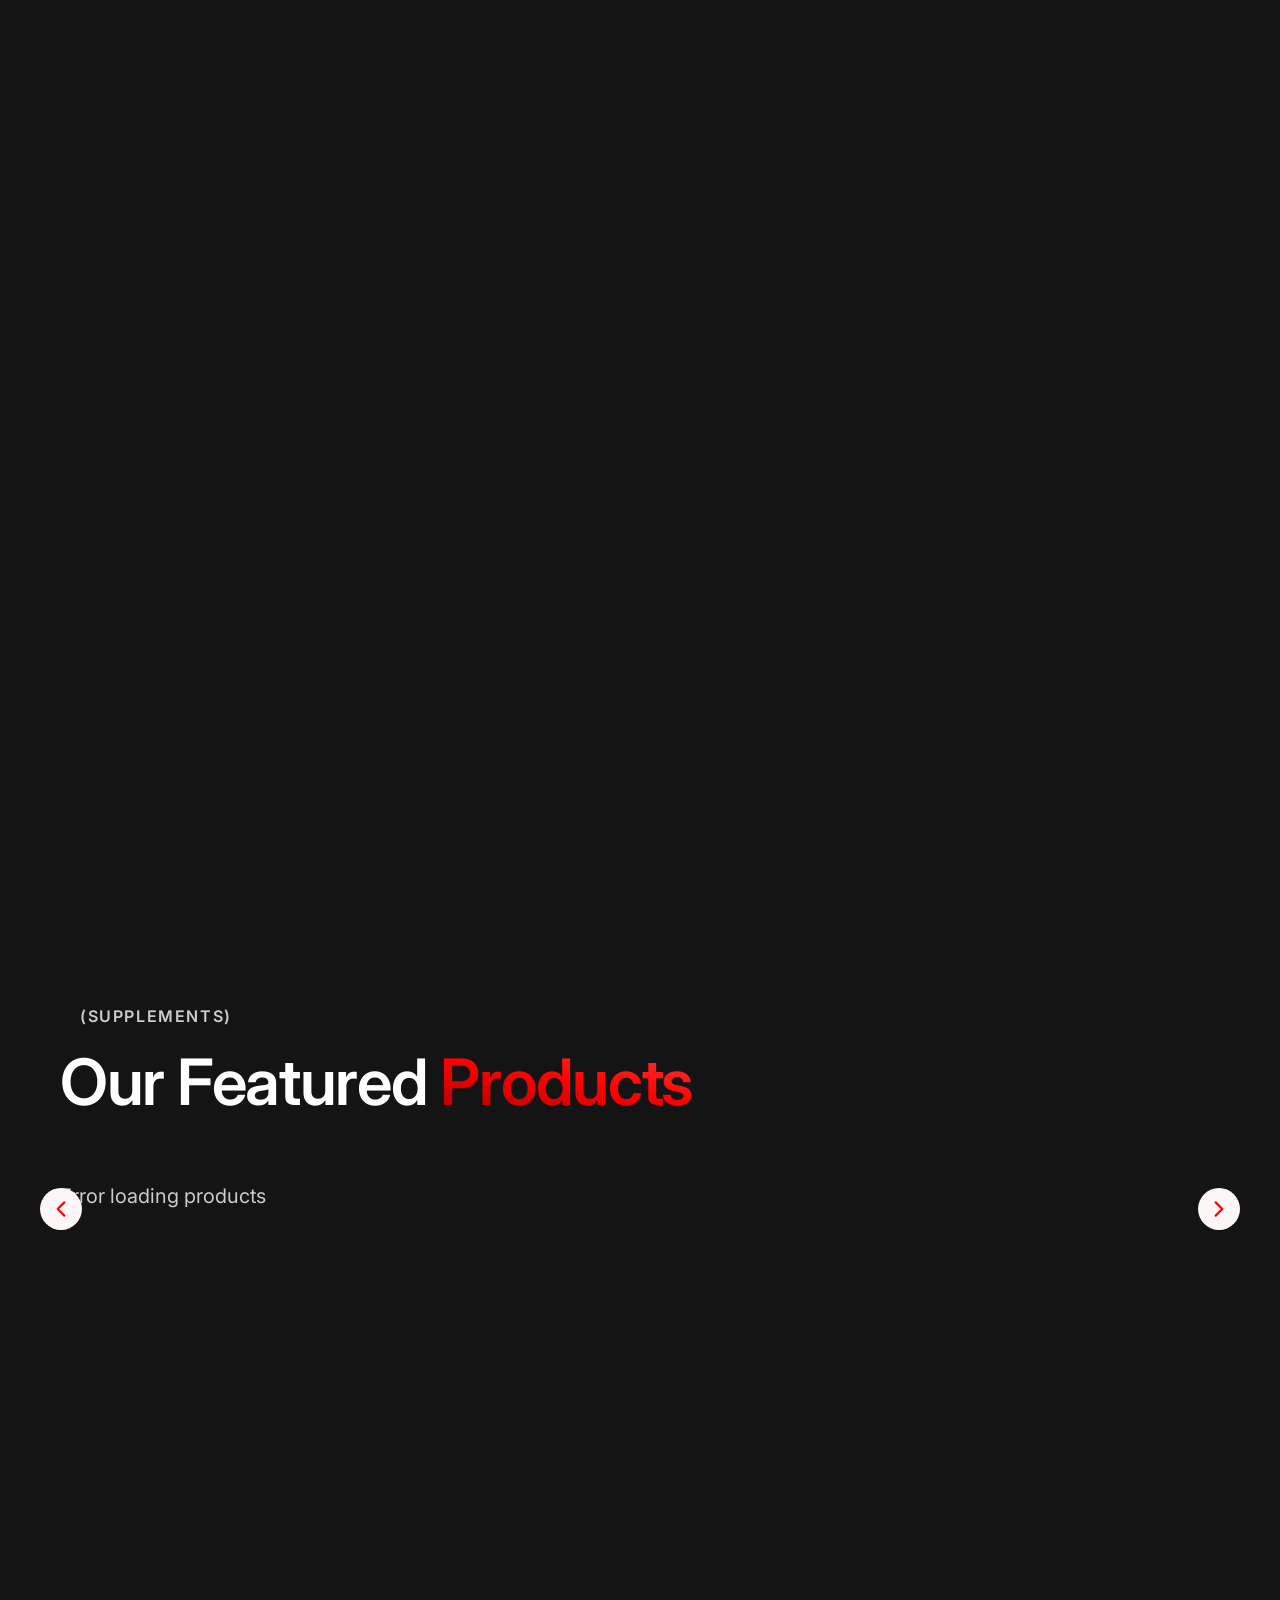
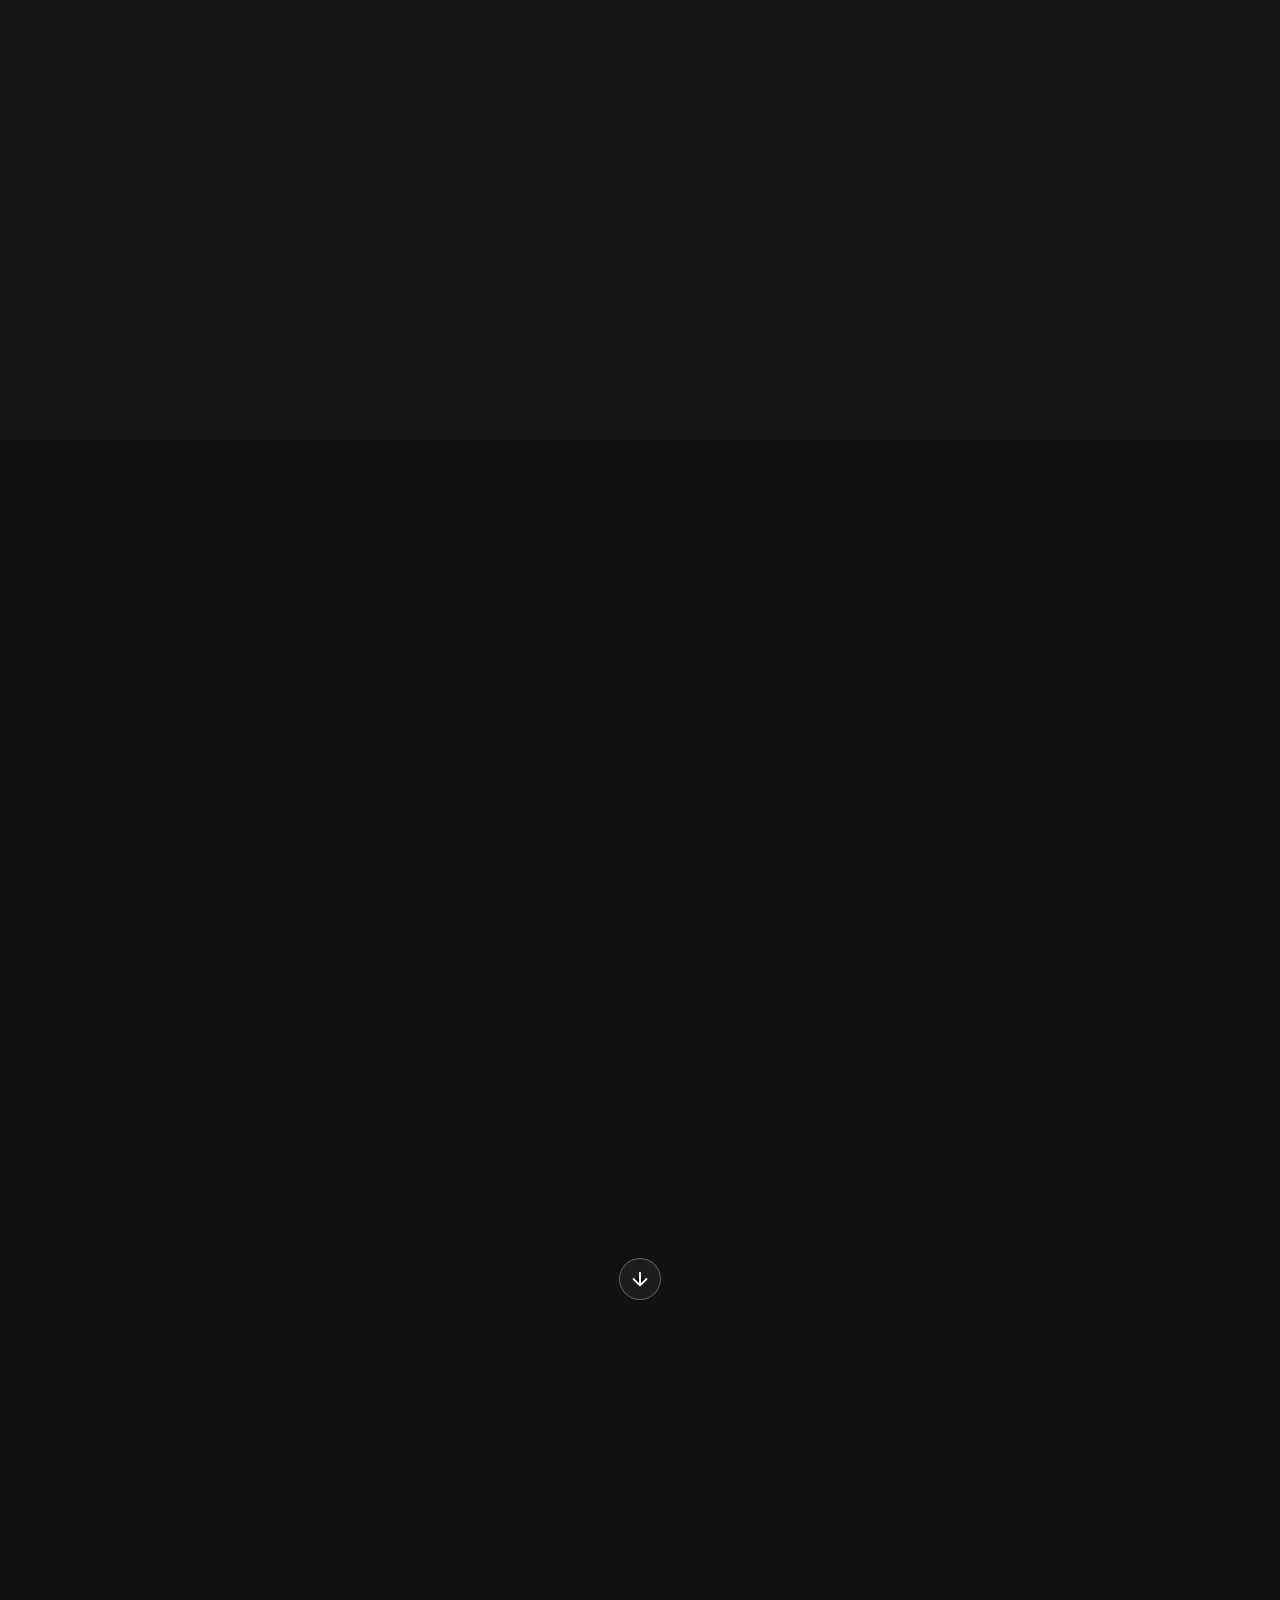
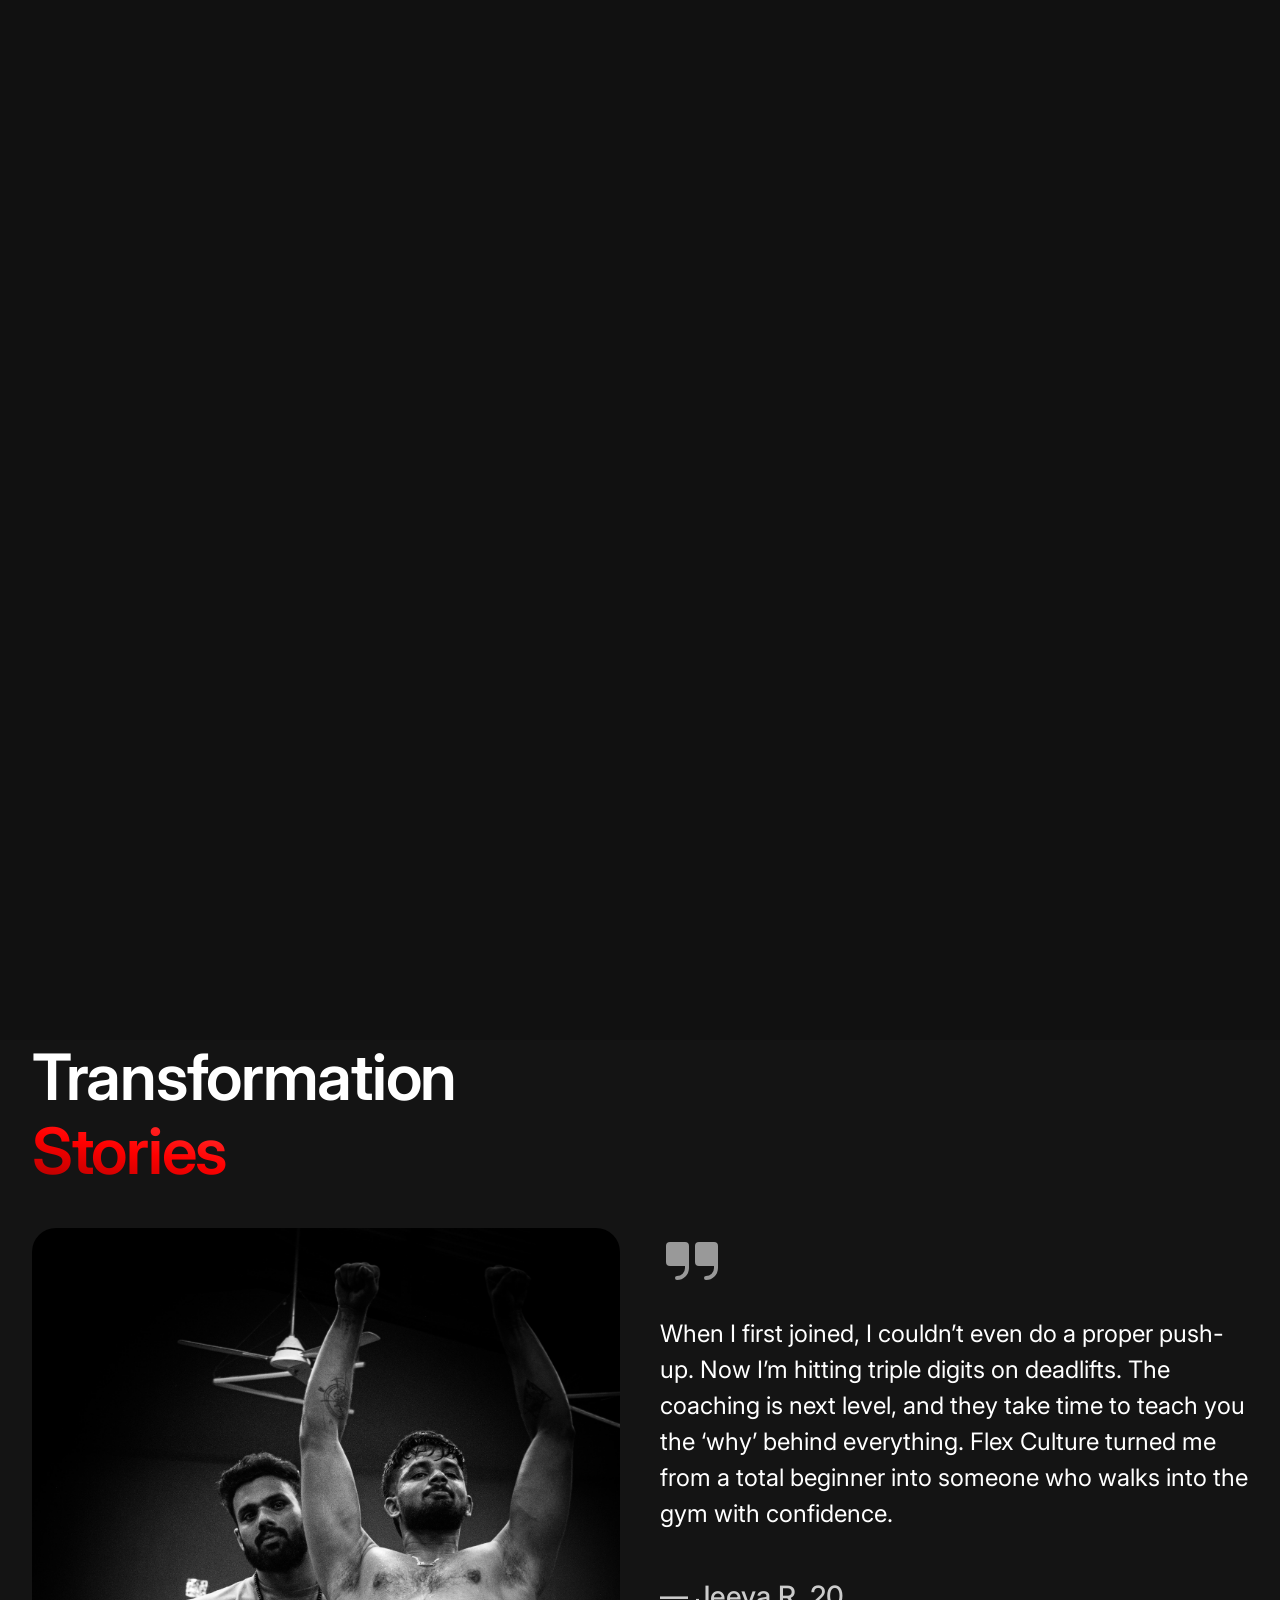
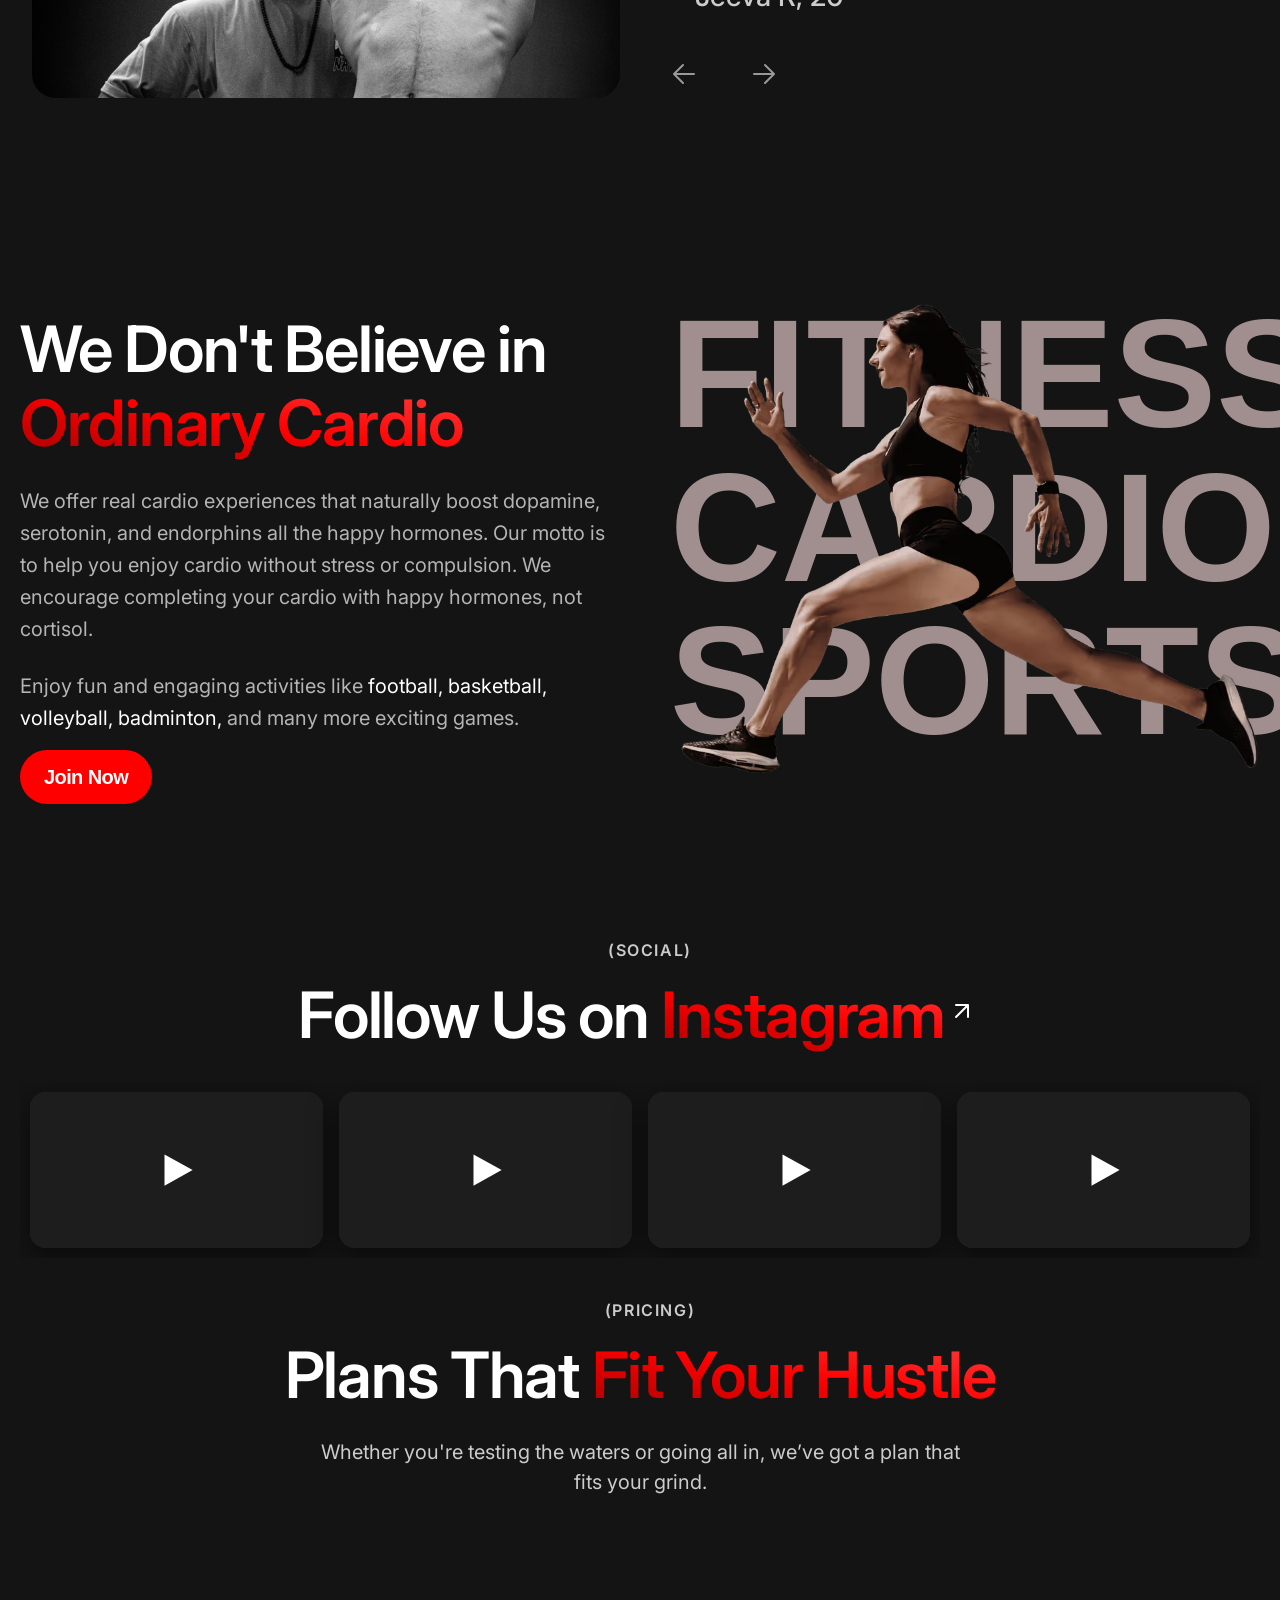
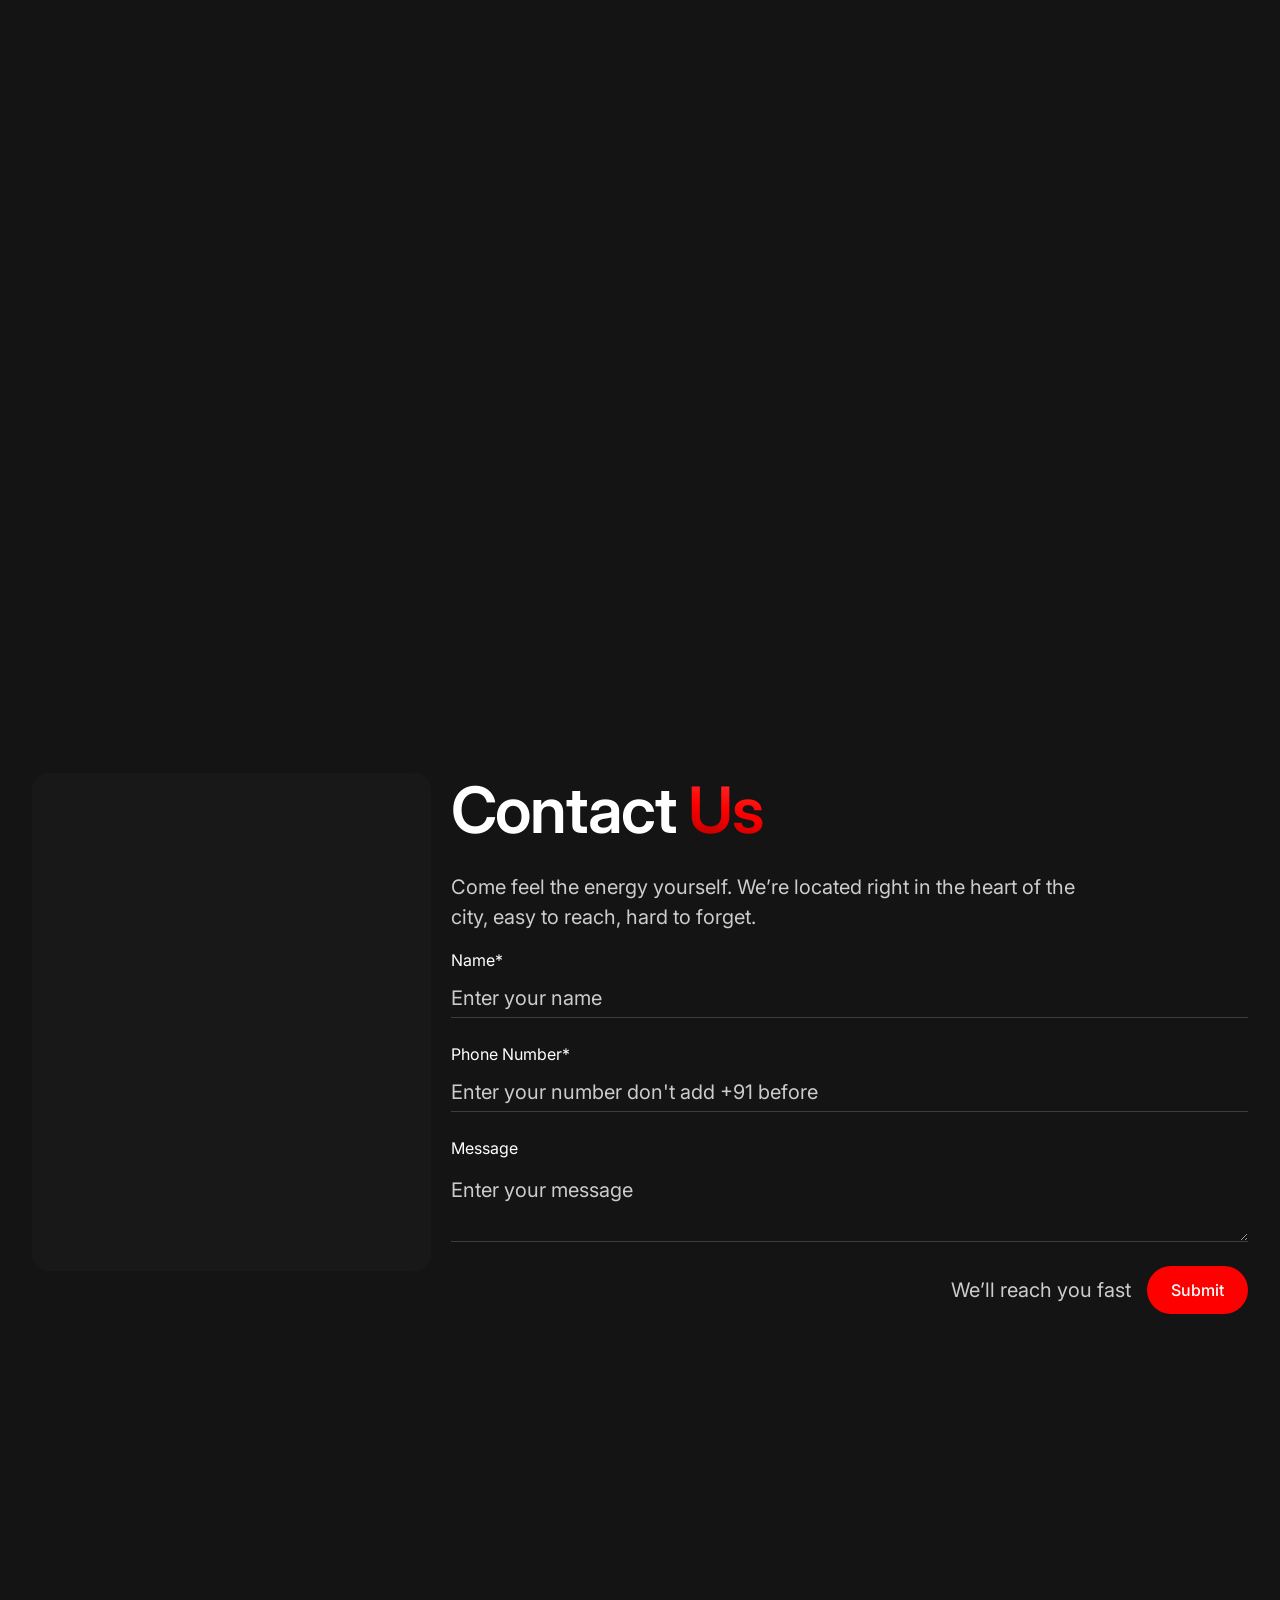
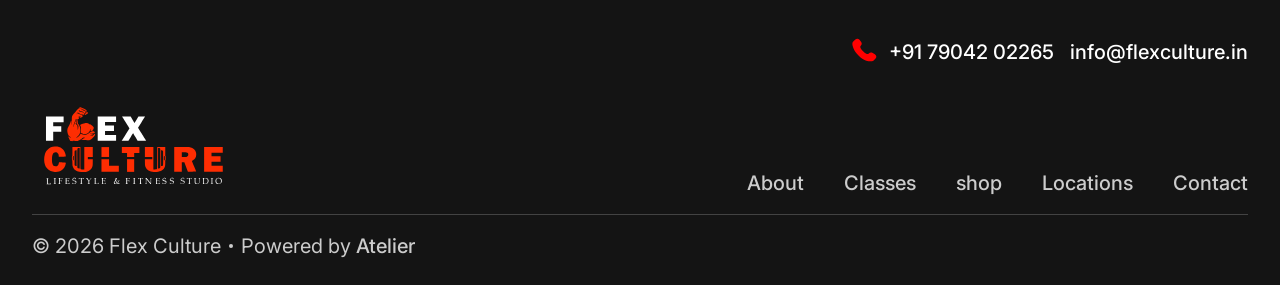
==== commit 68726648: "updated tranier image" ====
--- a/index.html
+++ b/index.html
@@ -630,11 +630,11 @@
           <div class="w-layout-grid trainer-grid">
             <div id="w-node-_2e77927e-e05a-6e7d-6468-efaa543c4993-f7b75dd1"
               data-w-id="2e77927e-e05a-6e7d-6468-efaa543c4993" style="opacity:0" class="trainer-card"><img
-                src="./assets/images/trainer.png" loading="lazy"
-                sizes="(max-width: 767px) 100vw, (max-width: 991px) 728px, 940px" srcset="./assets/images/trainer.png 500w, 
-                ./assets/images/trainer.png 800w, 
-                ./assets/images/trainer.png 1080w, 
-                ./assets/images/trainer.png 1232w" alt="Coach Akmal" class="trainer-photo">
+                src="./assets/images/mot.jpg" loading="lazy"
+                sizes="(max-width: 767px) 100vw, (max-width: 991px) 728px, 940px" srcset="./assets/images/mot.jpg 500w, 
+                ./assets/images/mot.jpg 800w, 
+                ./assets/images/mot.jpg 1080w, 
+                ./assets/images/mot.jpg 1232w" alt="Coach Akmal" class="trainer-photo">
               <div class="trainer-name">Saran</div>
               <div class="trainer-accounts"><a href="https://www.instagram.com/saran_aesthetics/">Head Coach</a>
                 <div class="trainer-account-separator"></div><a
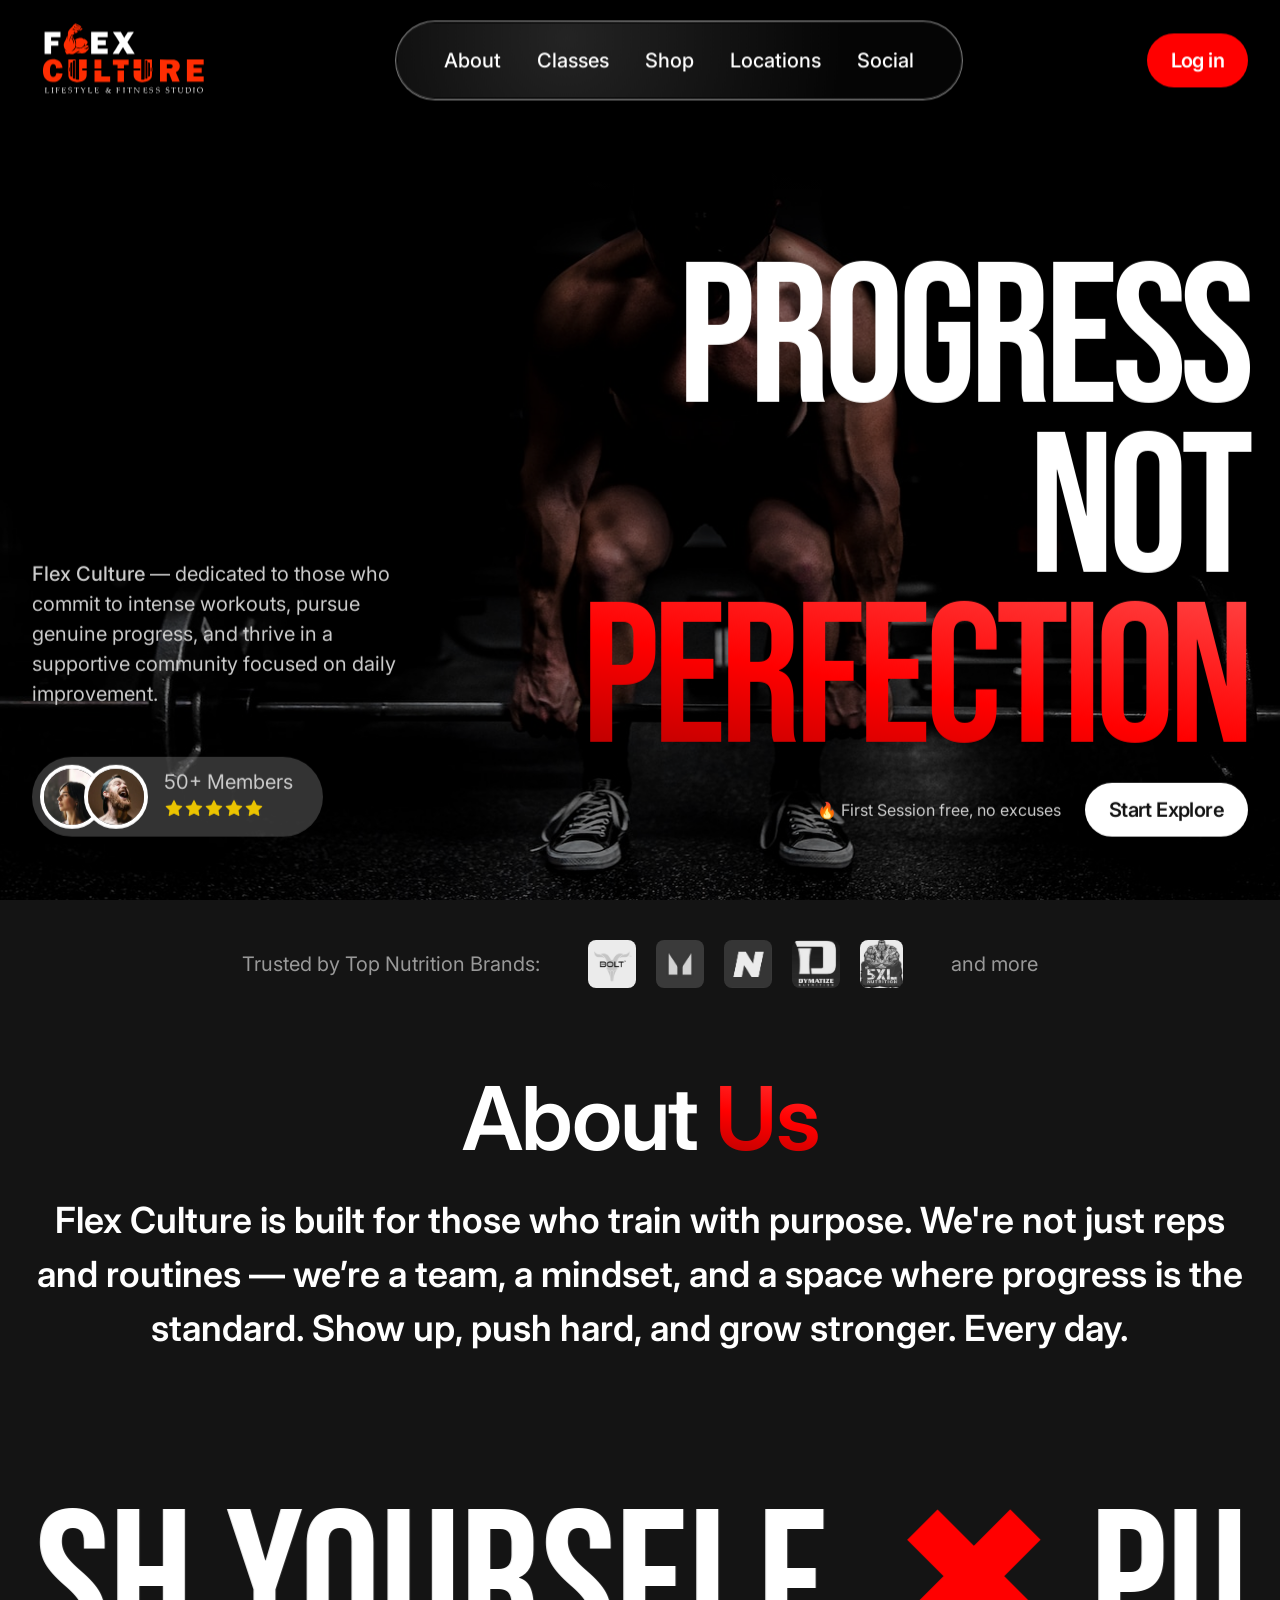
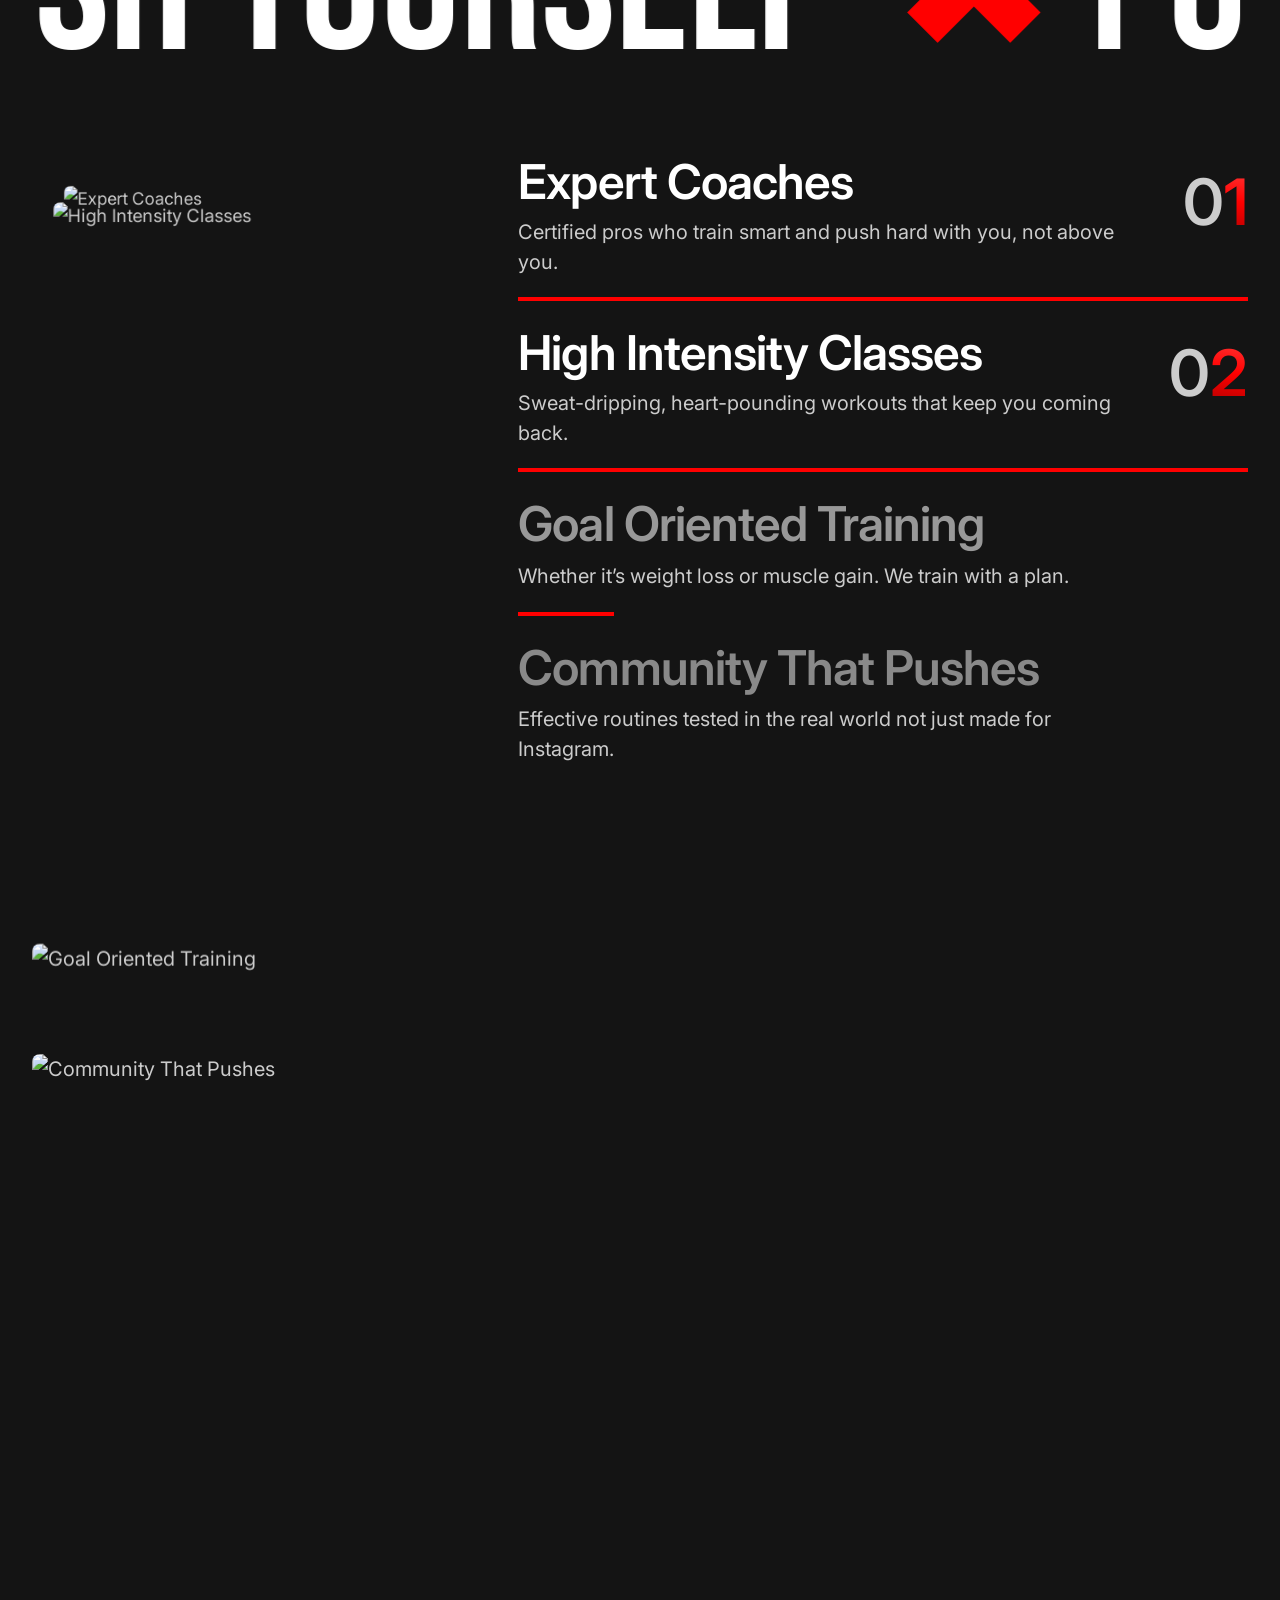
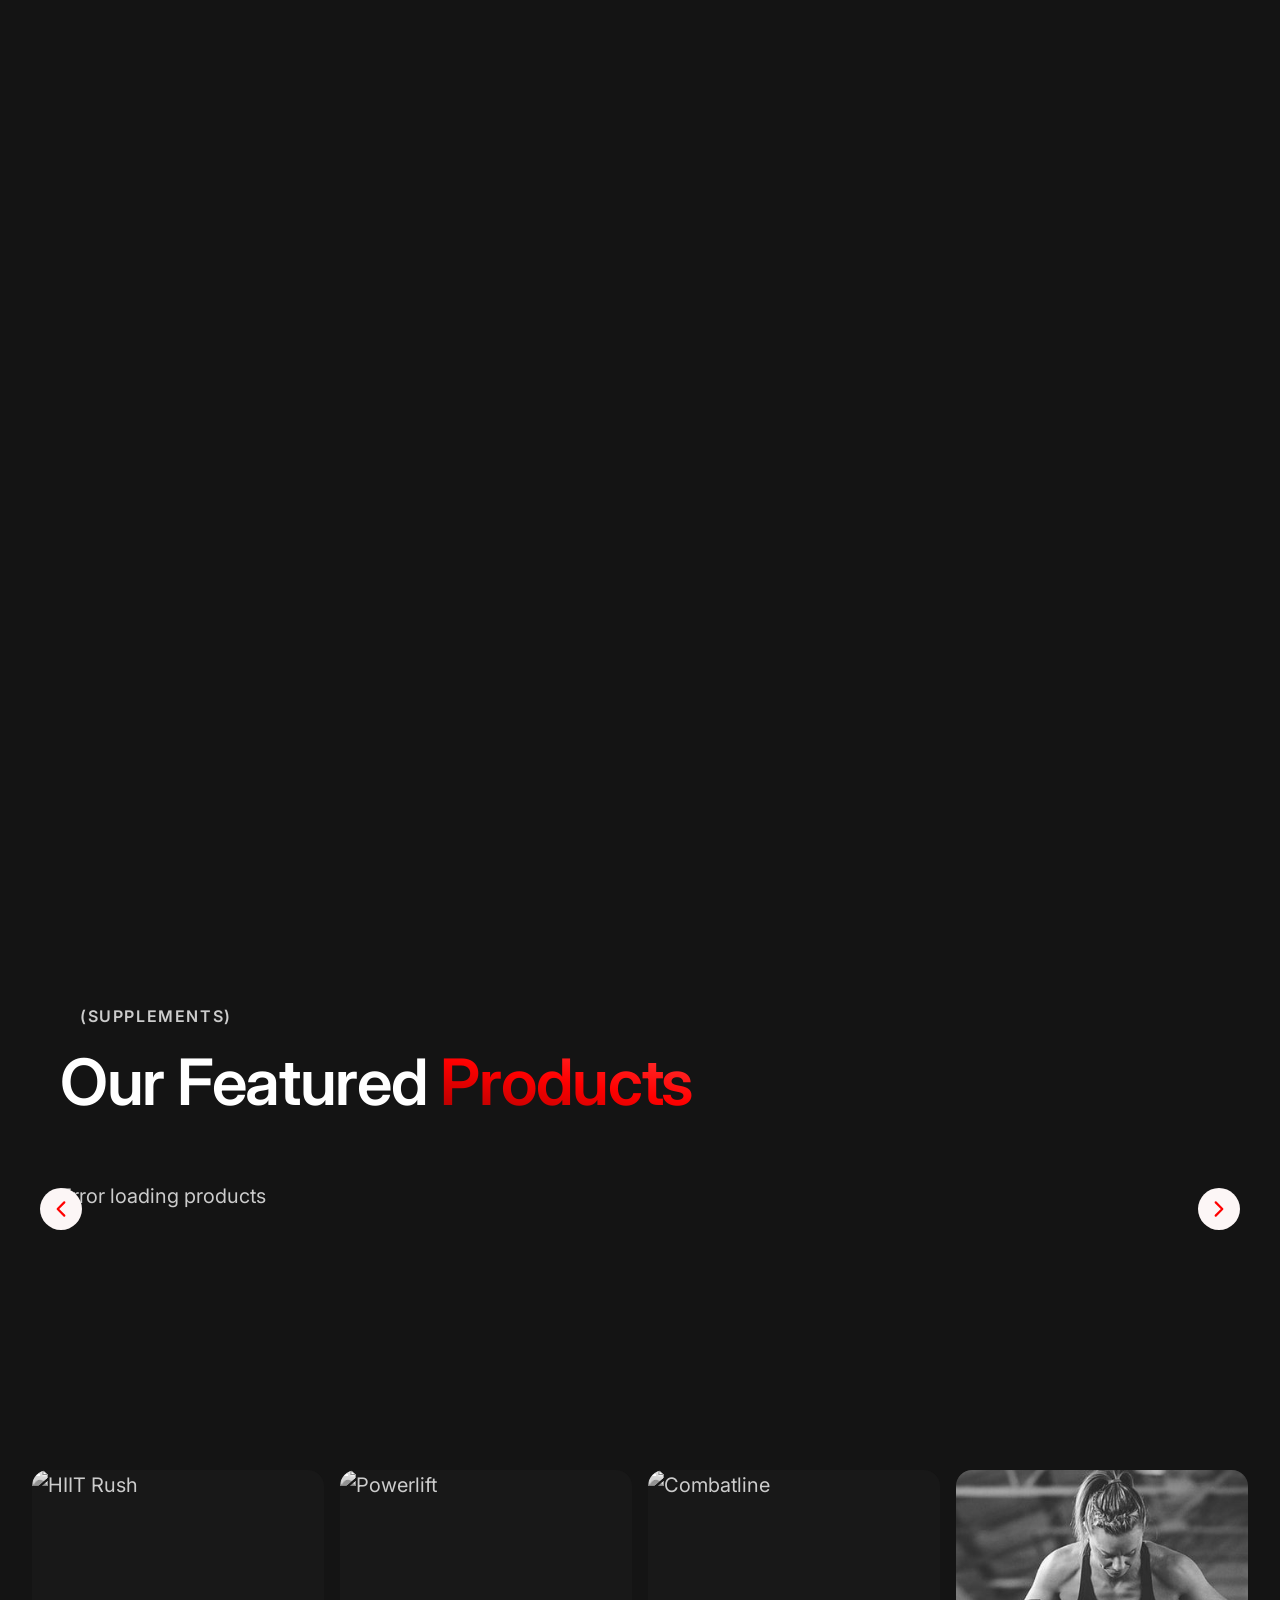
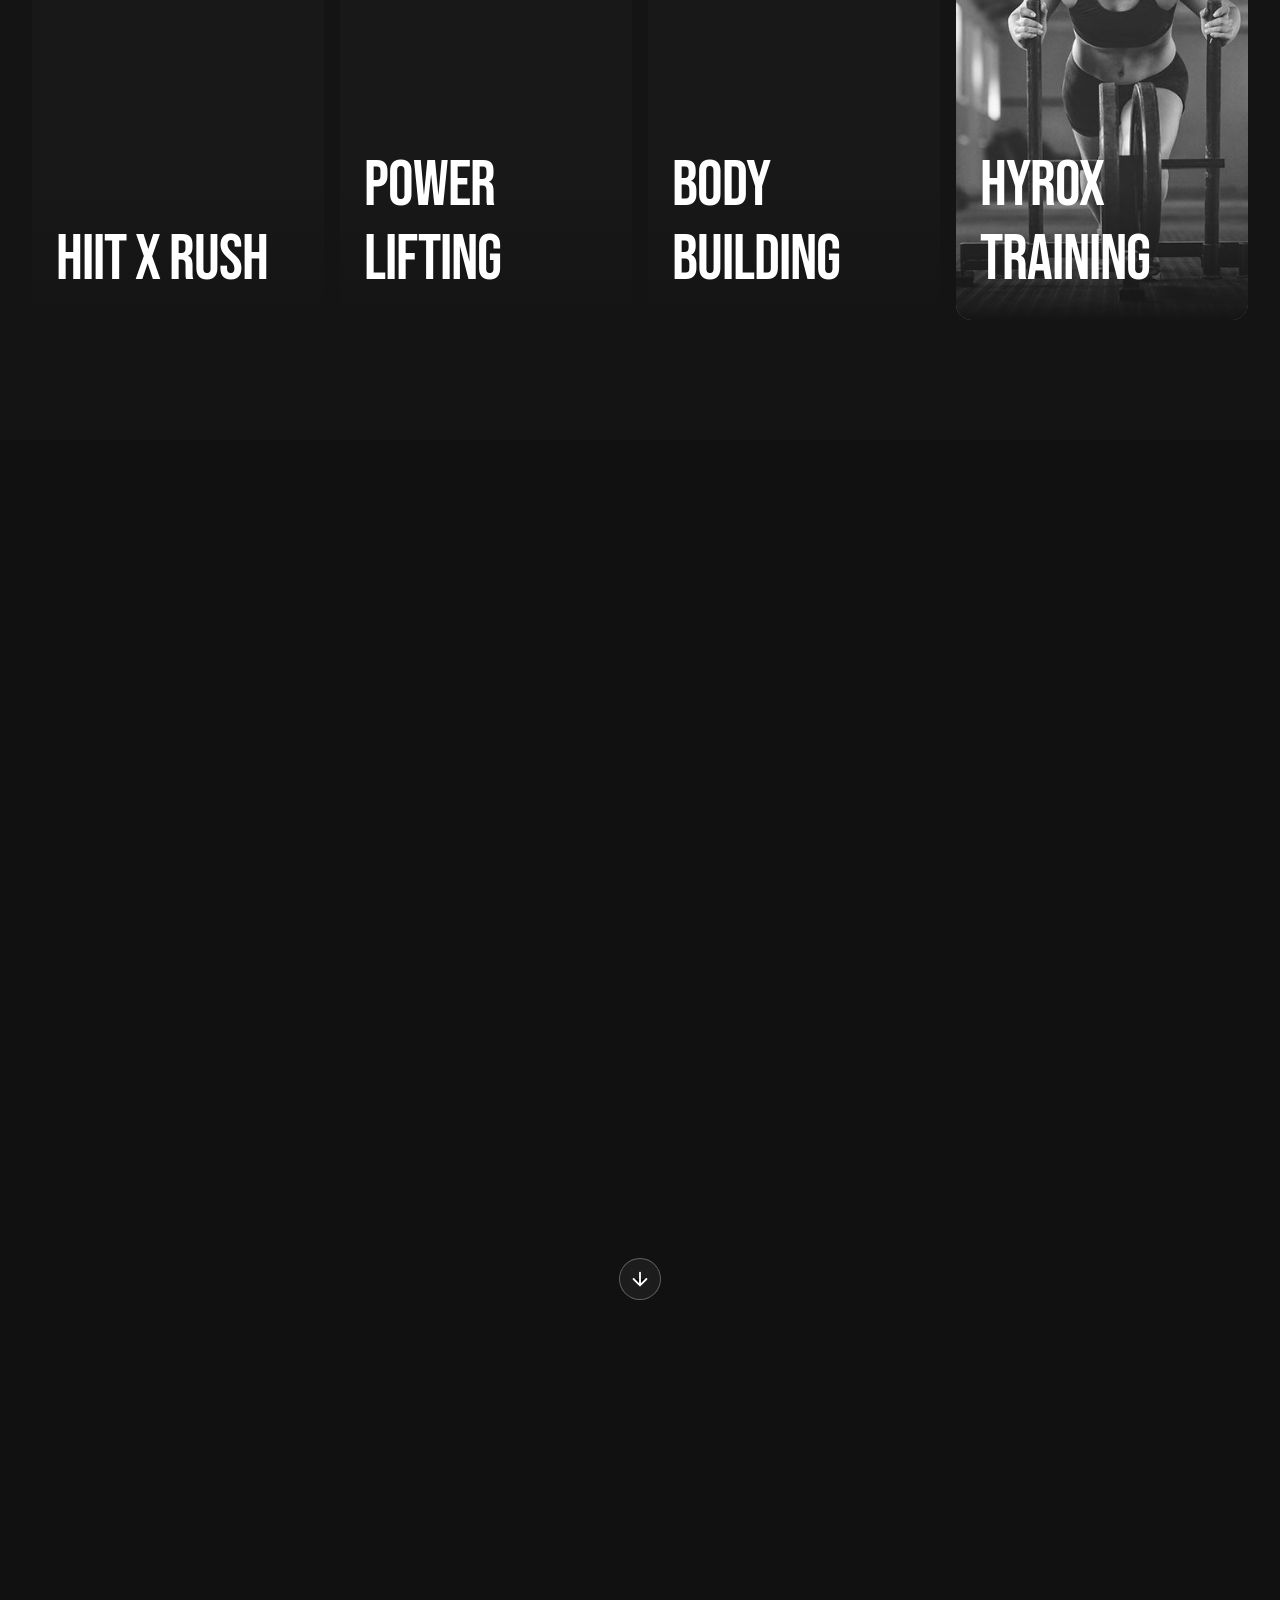
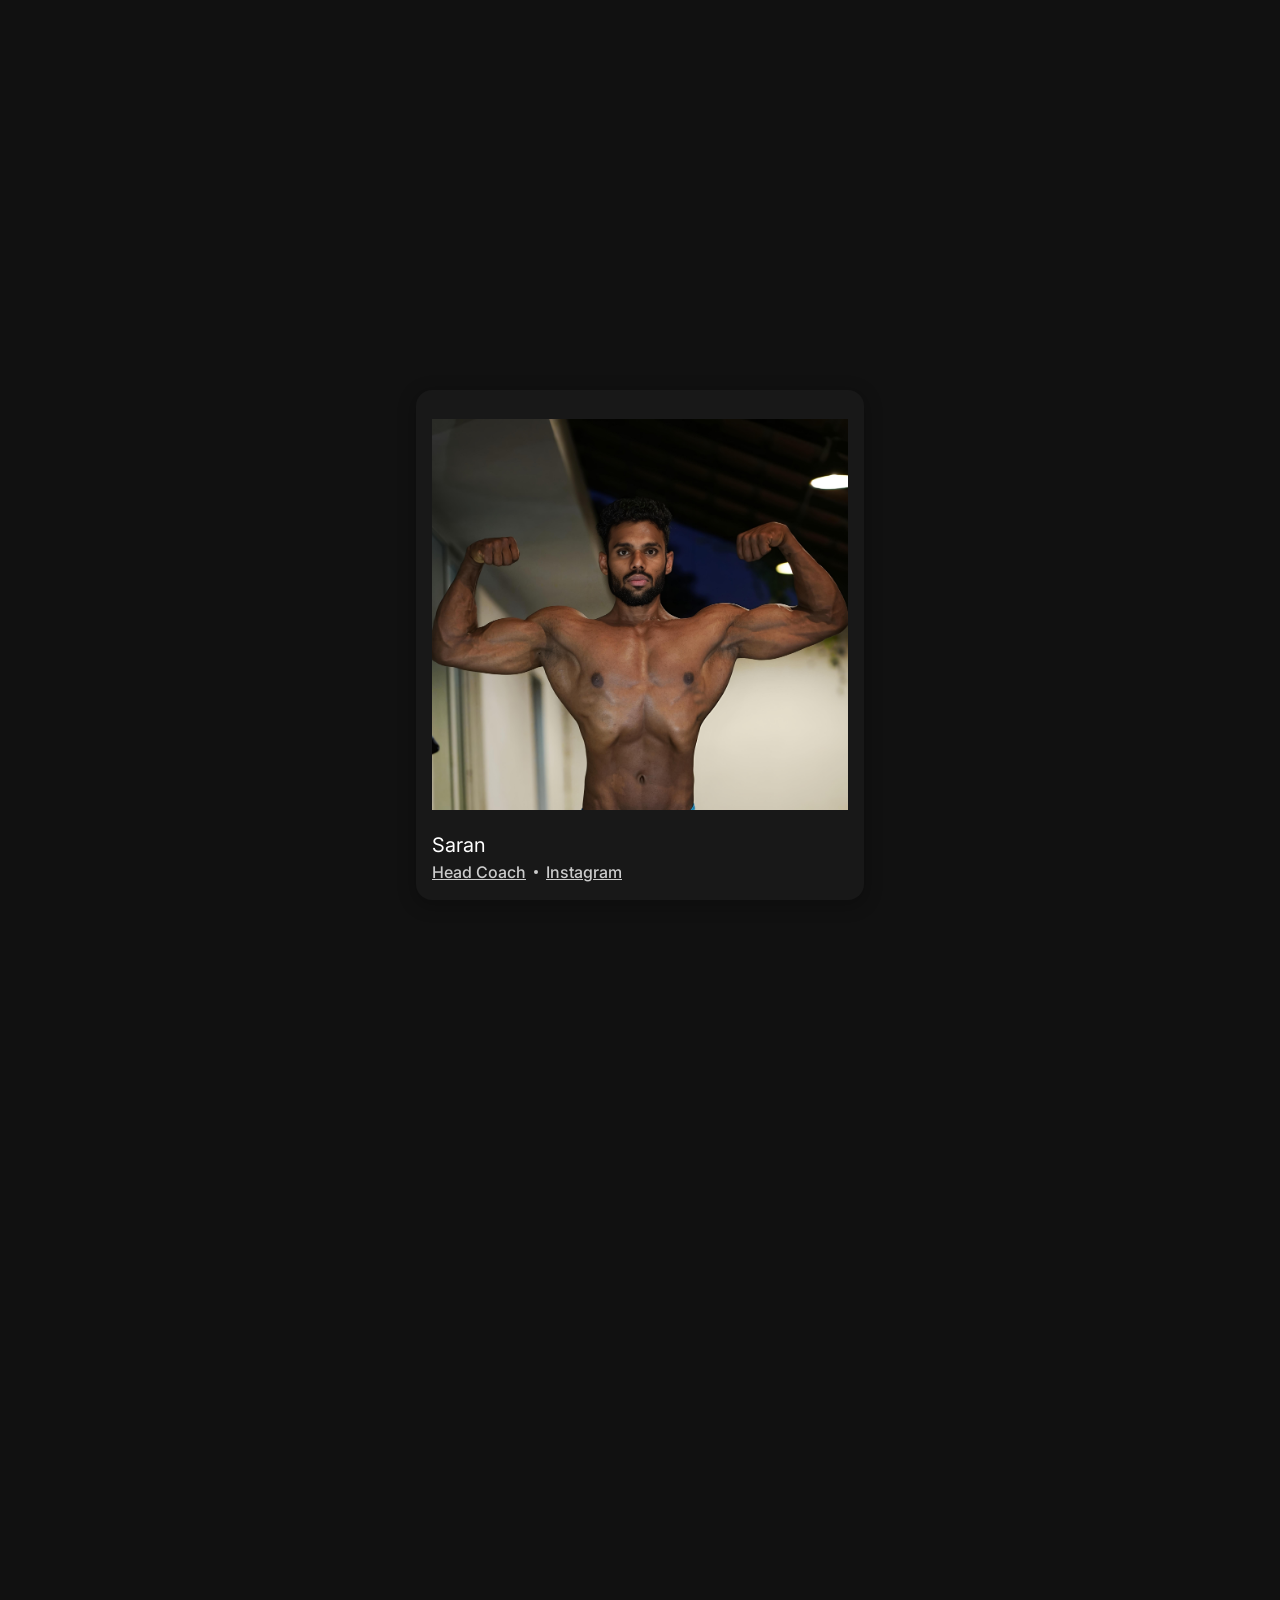
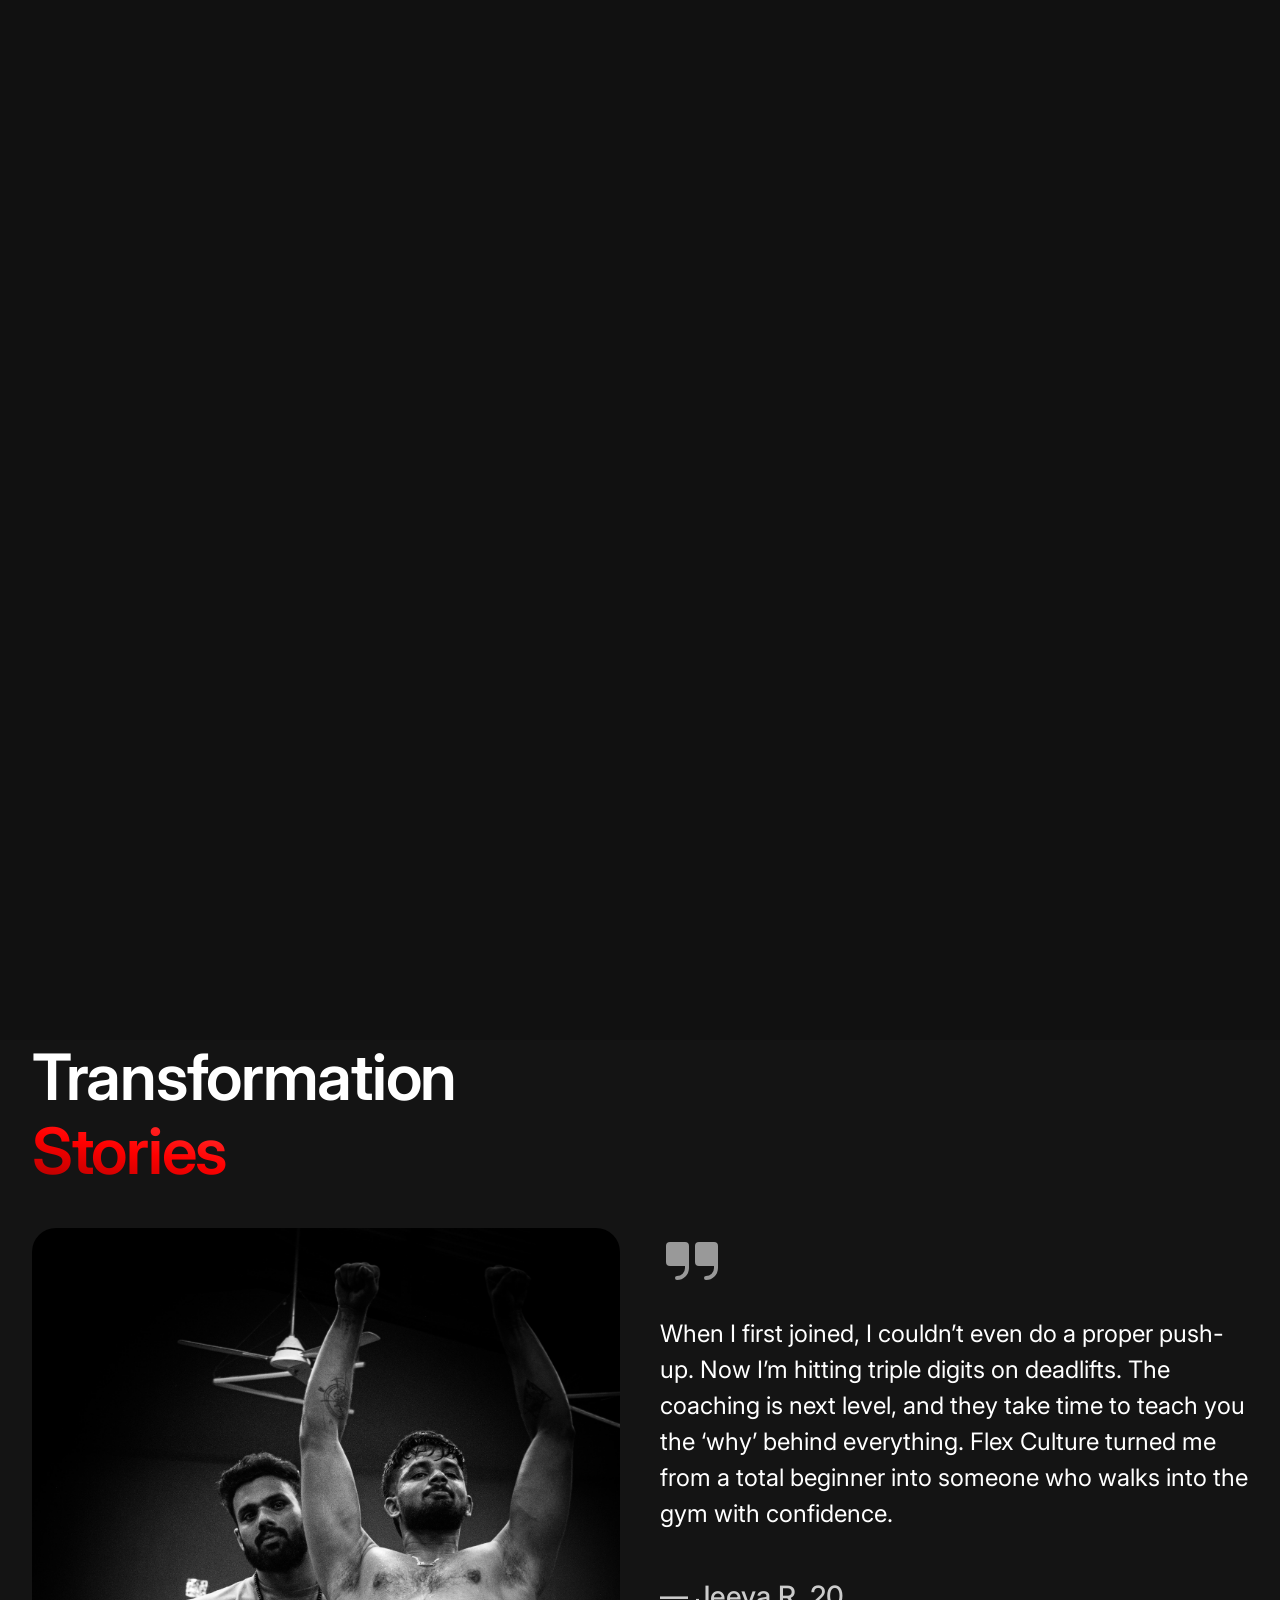
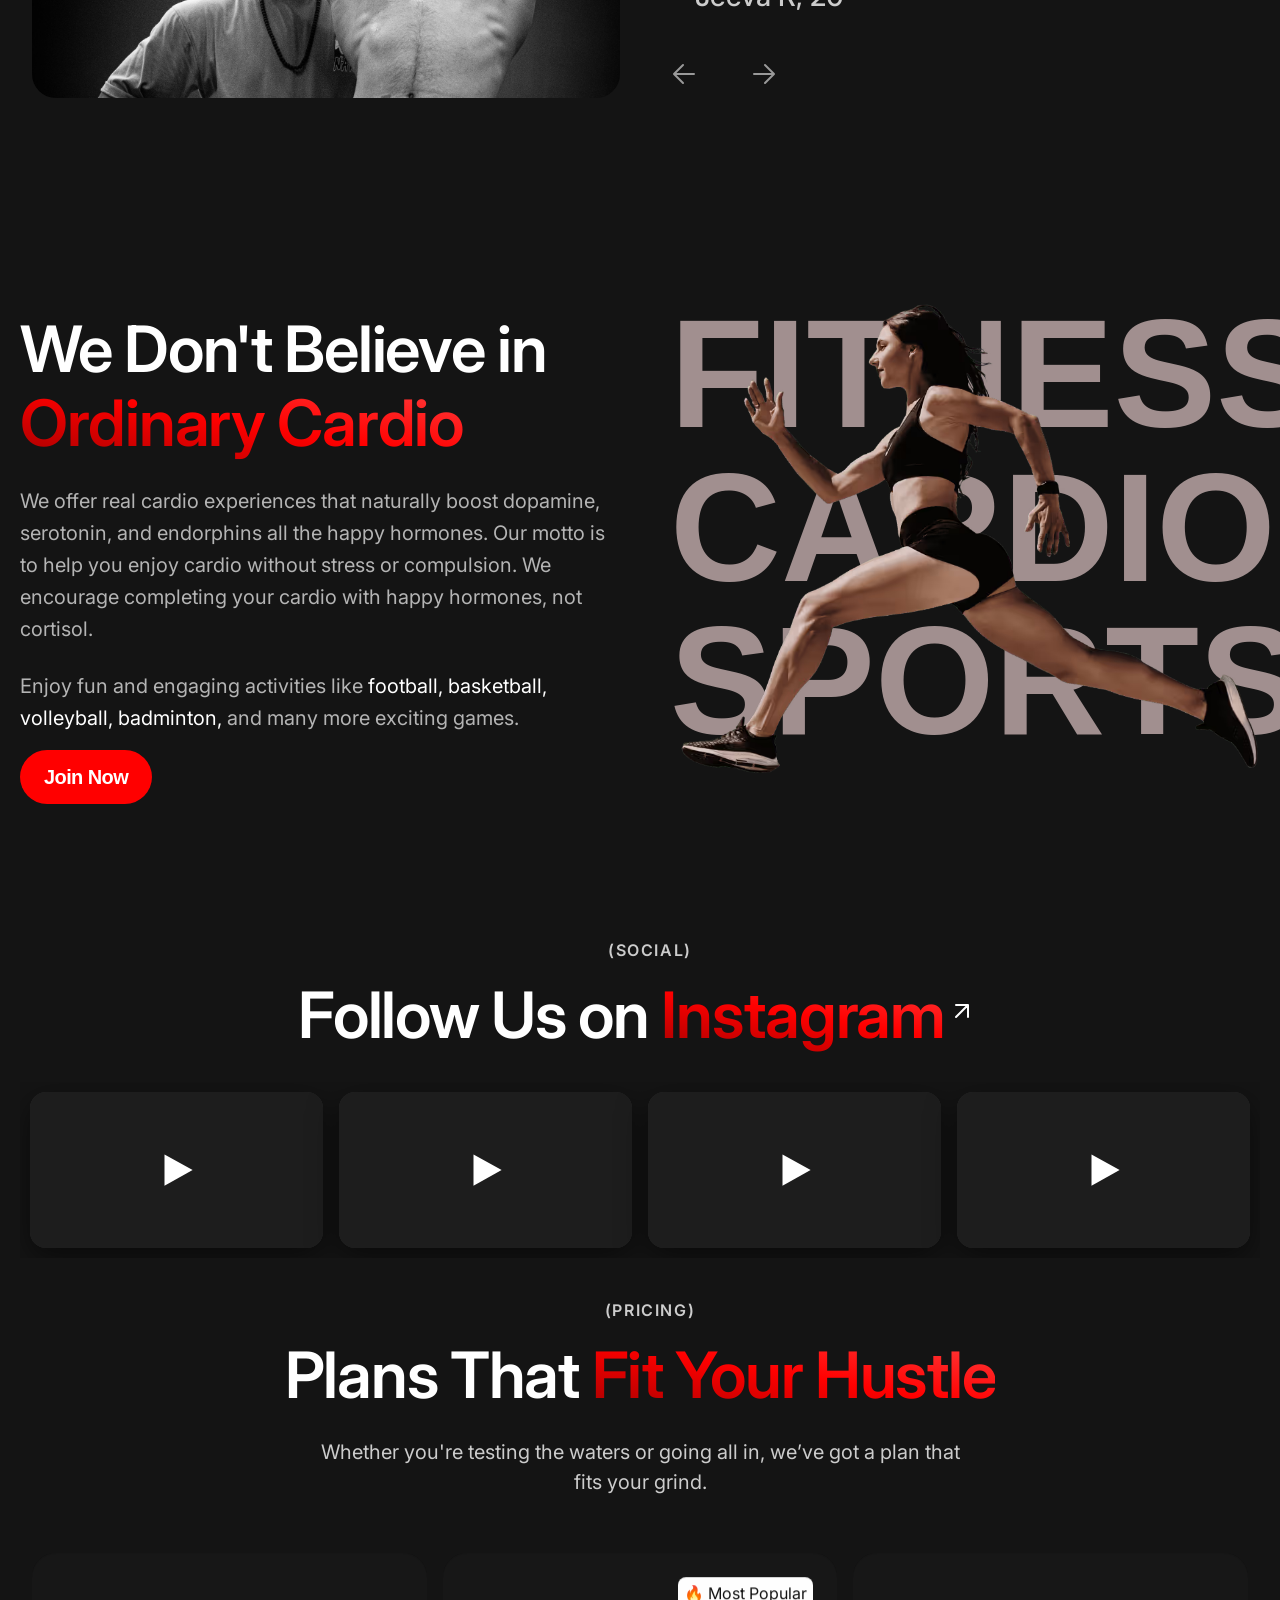
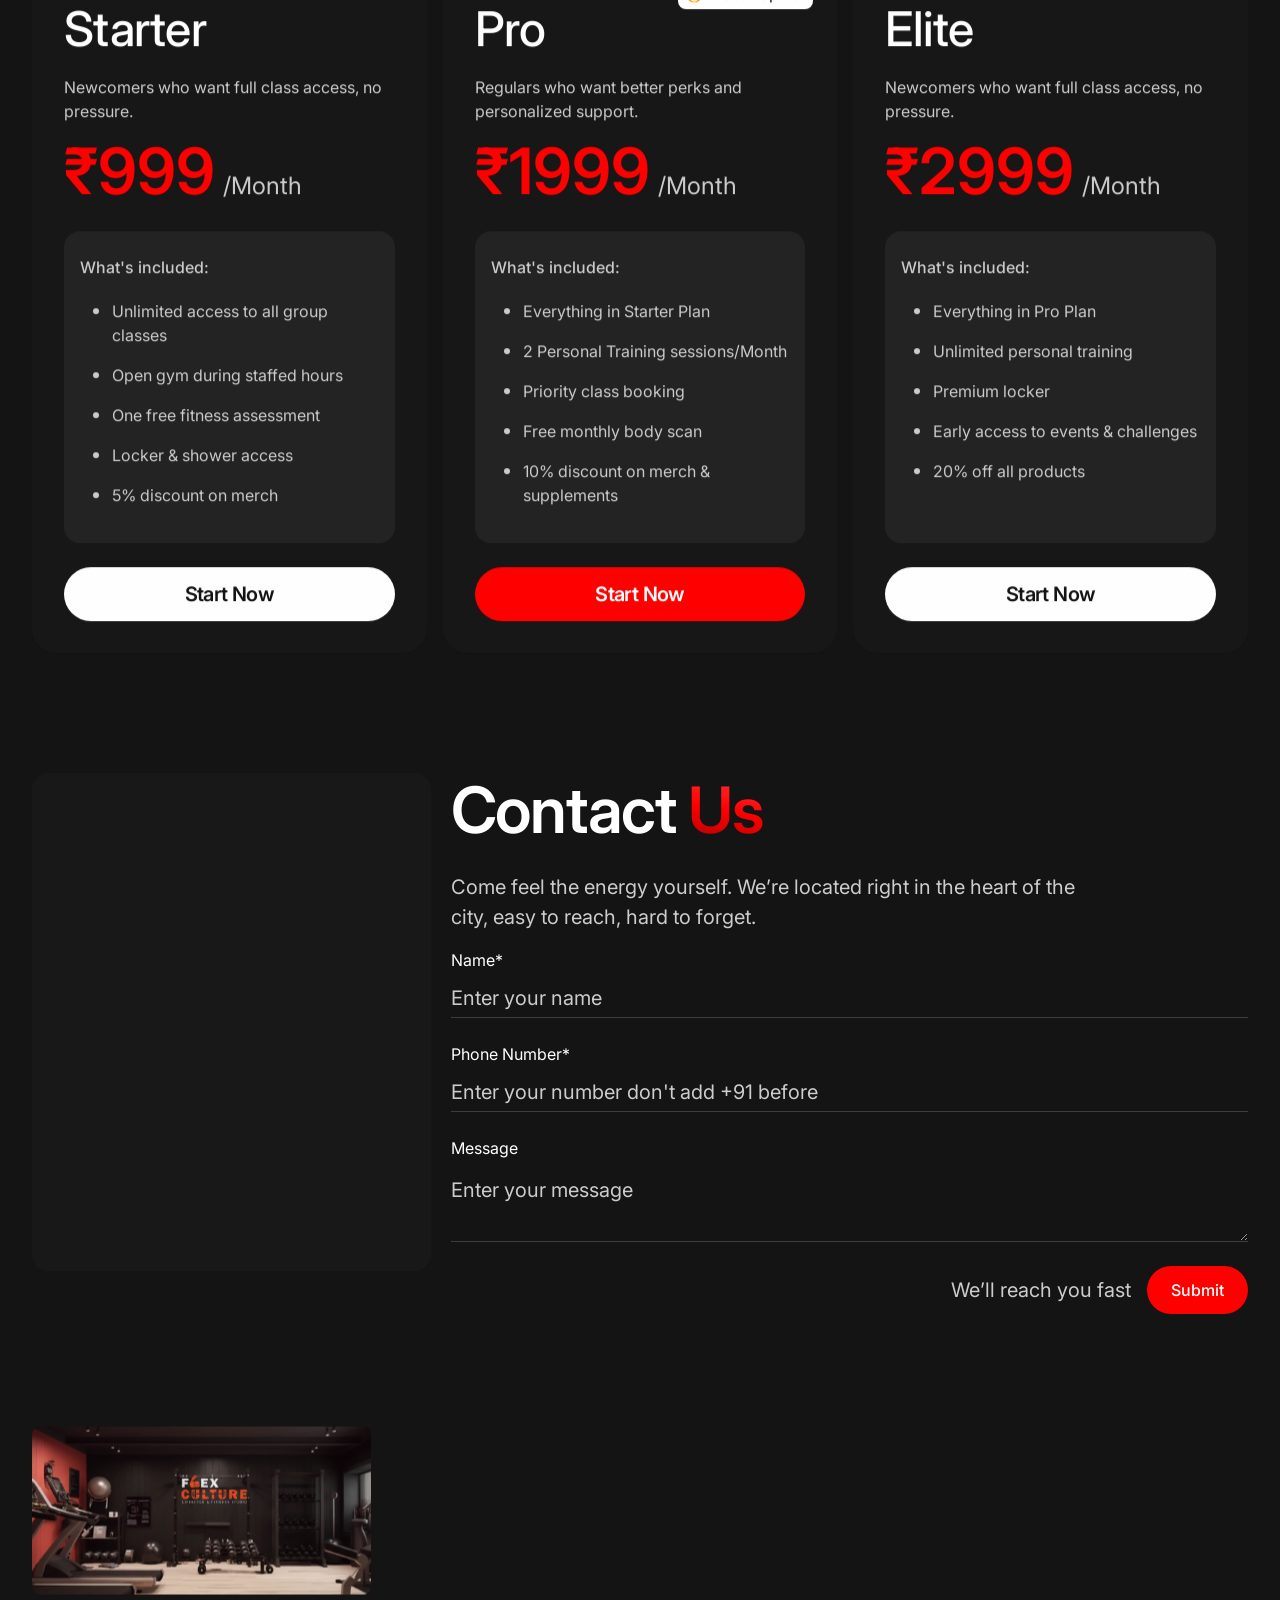
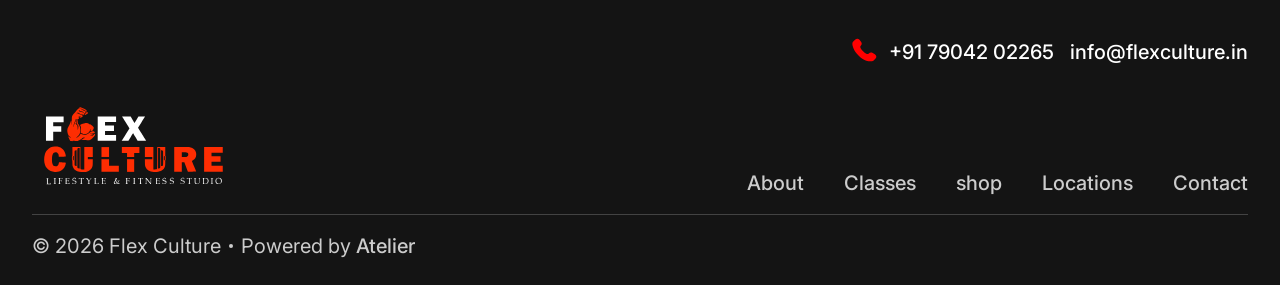
==== commit 068f4324: "trainer image changed" ====
--- a/index.html
+++ b/index.html
@@ -630,11 +630,11 @@
           <div class="w-layout-grid trainer-grid">
             <div id="w-node-_2e77927e-e05a-6e7d-6468-efaa543c4993-f7b75dd1"
               data-w-id="2e77927e-e05a-6e7d-6468-efaa543c4993" style="opacity:0" class="trainer-card"><img
-                src="./assets/images/mot.jpg" loading="lazy"
+                src="./assets/images/mot1.jpg" loading="lazy"
                 sizes="(max-width: 767px) 100vw, (max-width: 991px) 728px, 940px" srcset="./assets/images/mot.jpg 500w, 
-                ./assets/images/mot.jpg 800w, 
-                ./assets/images/mot.jpg 1080w, 
-                ./assets/images/mot.jpg 1232w" alt="Coach Akmal" class="trainer-photo">
+                ./assets/images/mot1.jpg 800w, 
+                ./assets/images/mot1.jpg 1080w, 
+                ./assets/images/mot1.jpg 1232w" alt="Coach Akmal" class="trainer-photo">
               <div class="trainer-name">Saran</div>
               <div class="trainer-accounts"><a href="https://www.instagram.com/saran_aesthetics/">Head Coach</a>
                 <div class="trainer-account-separator"></div><a
--- a/assets/css/style.css
+++ b/assets/css/style.css
@@ -4188,7 +4188,7 @@
   aspect-ratio: 1;
   width: 100%;
   border-radius: var(--_sizing---radius--8);
-  object-fit: cover;
+  object-fit: contain;
 }
 
 .trainer-name {
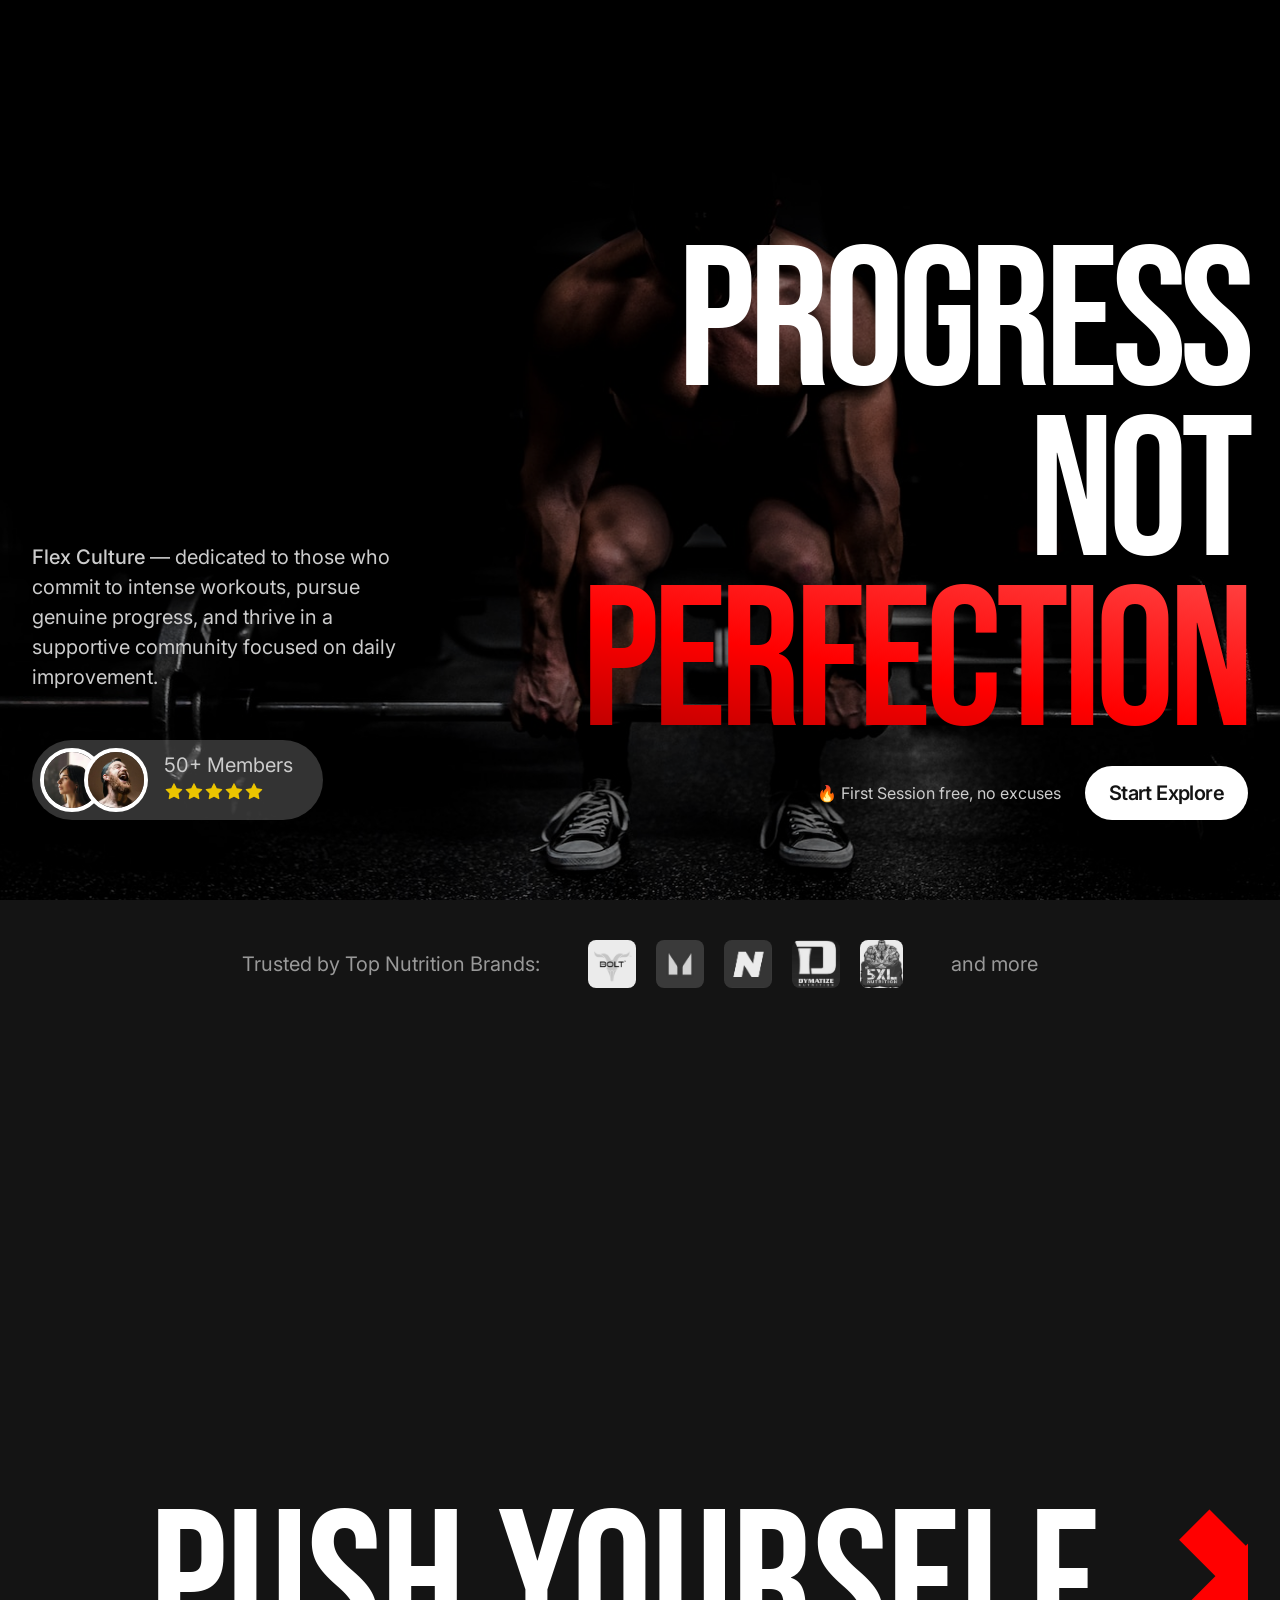
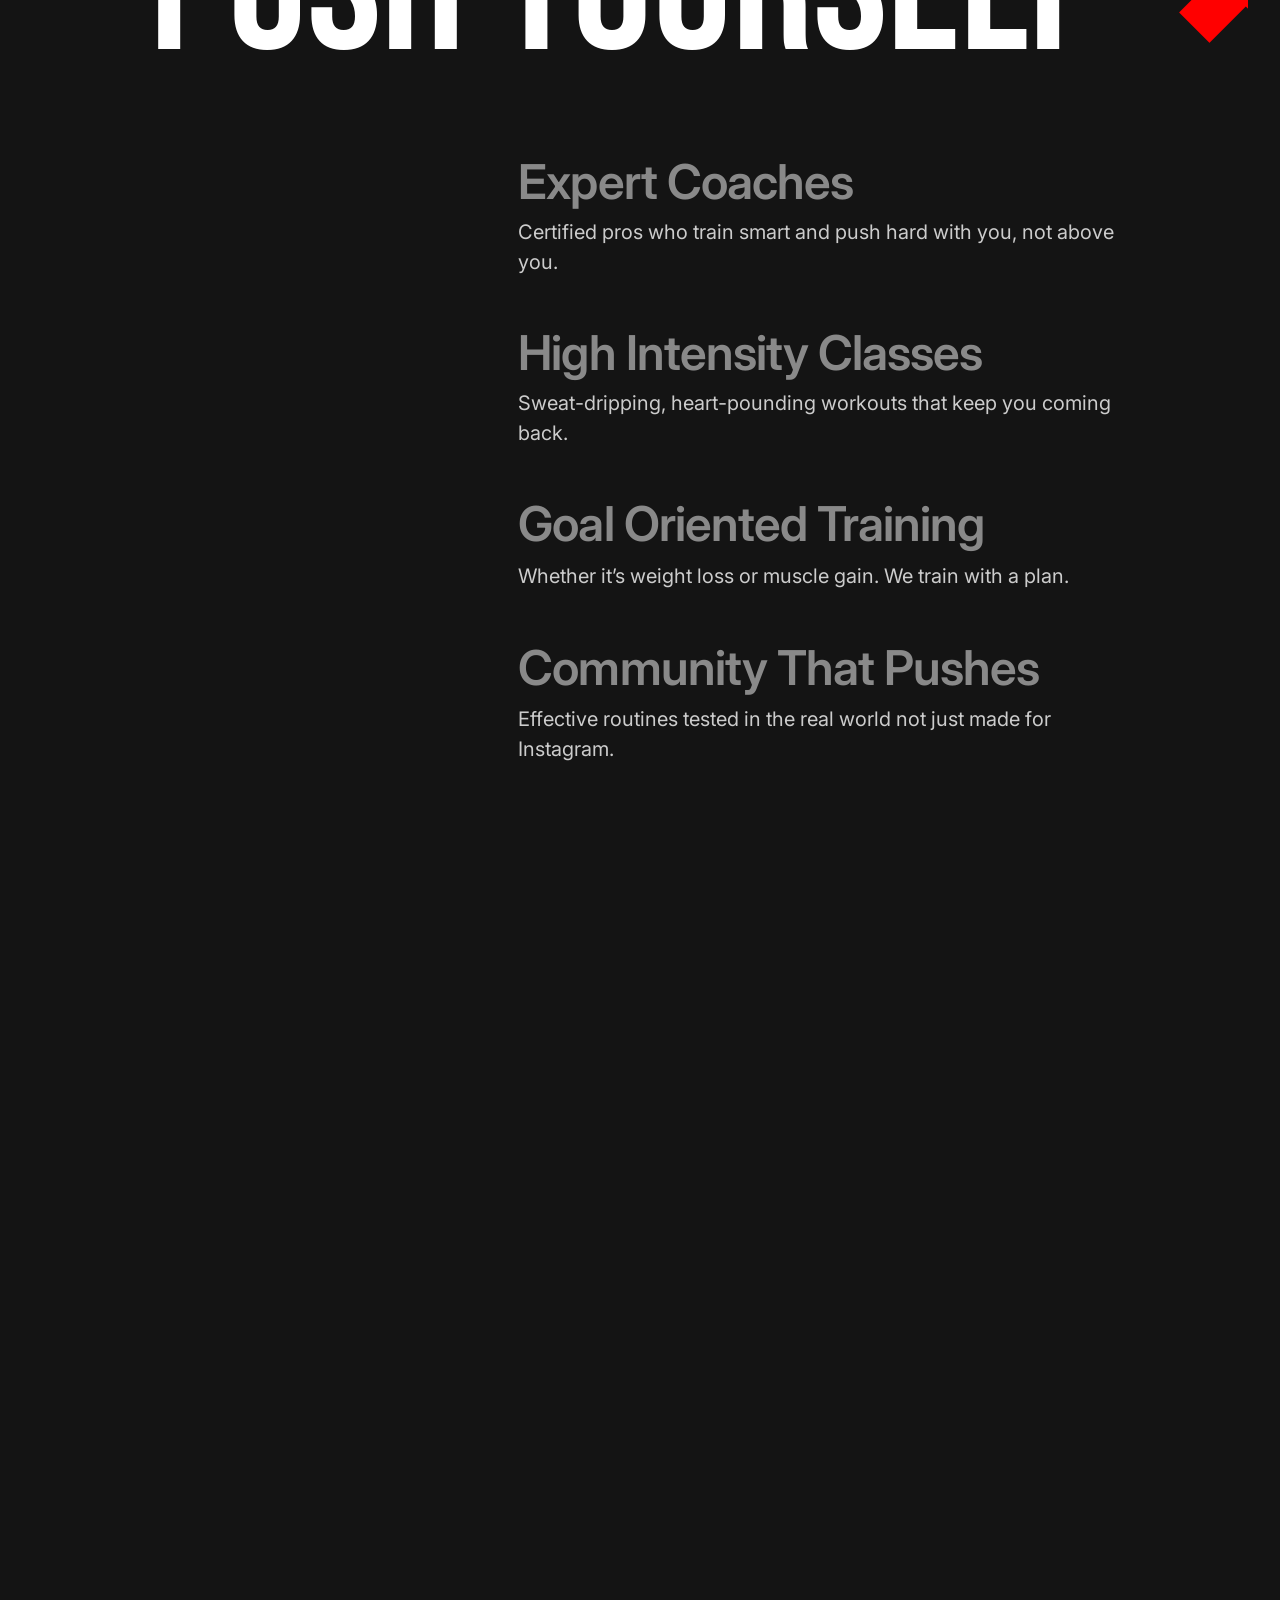
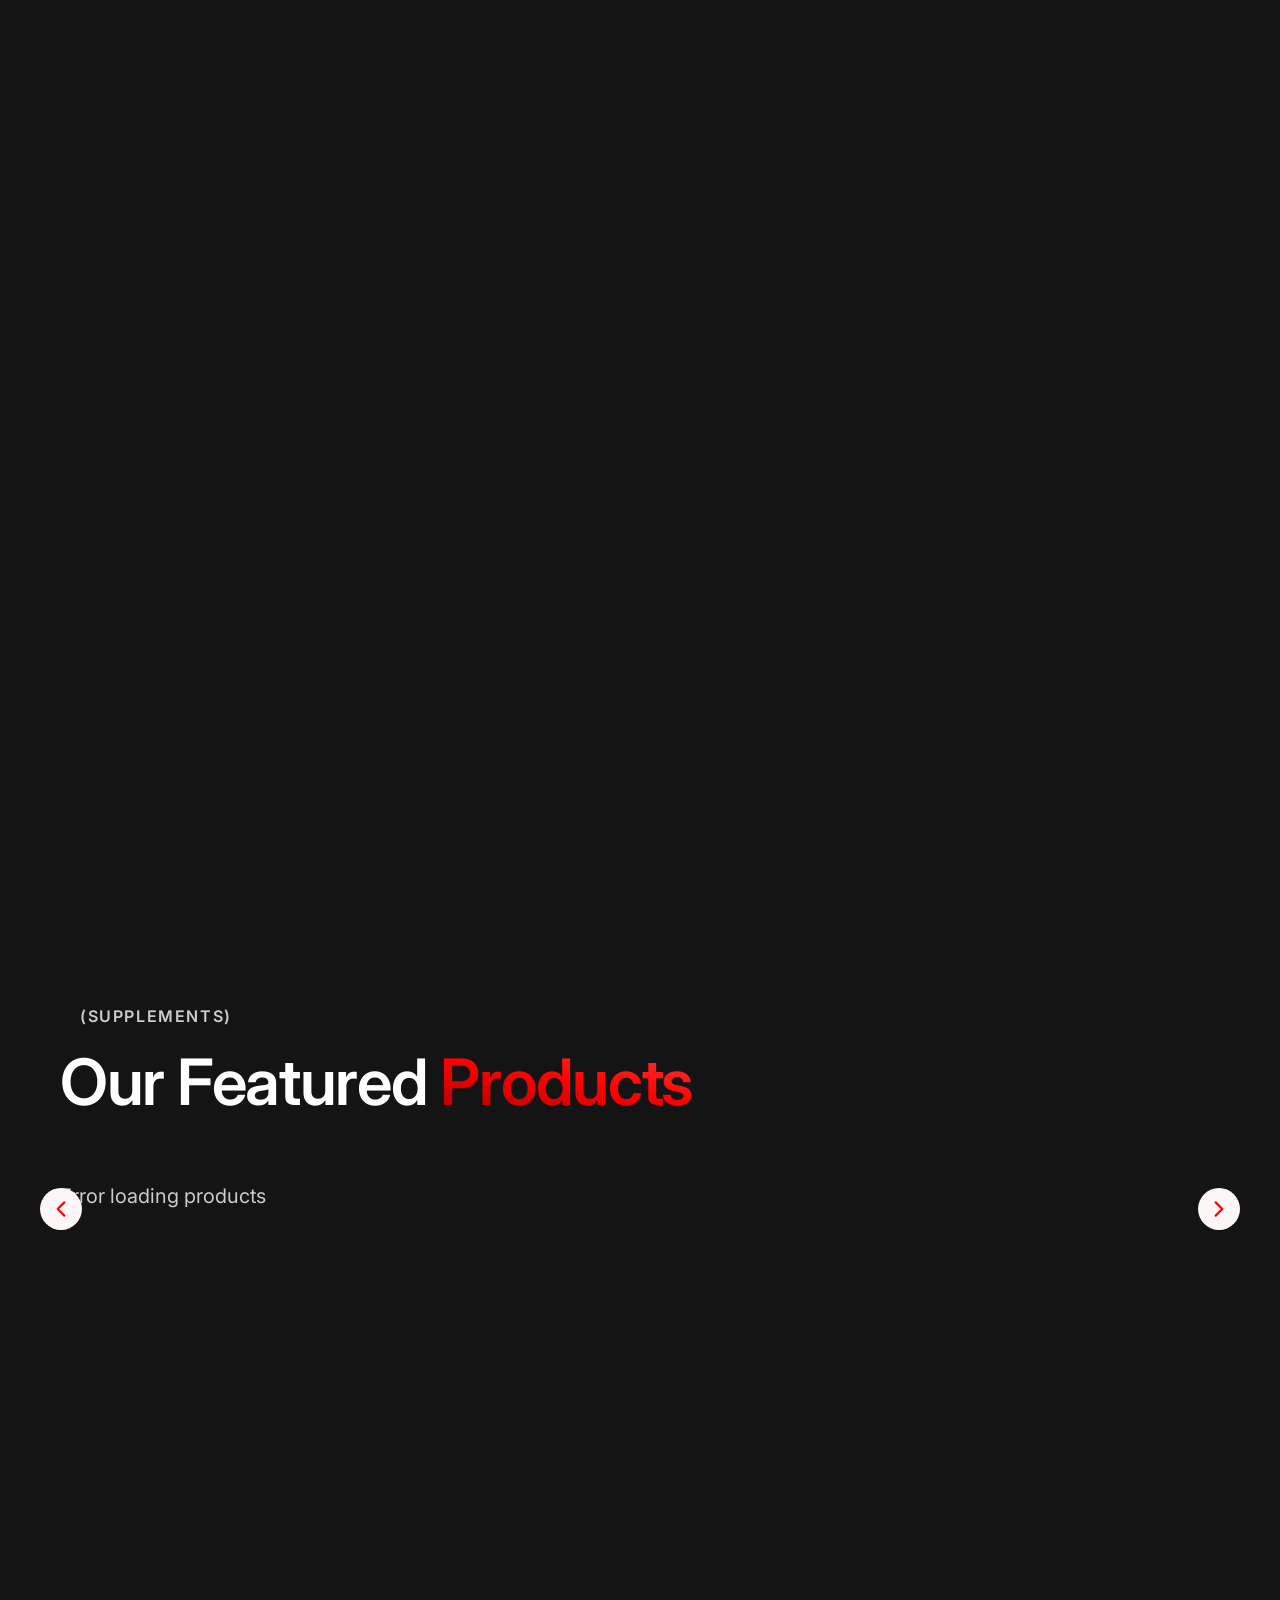
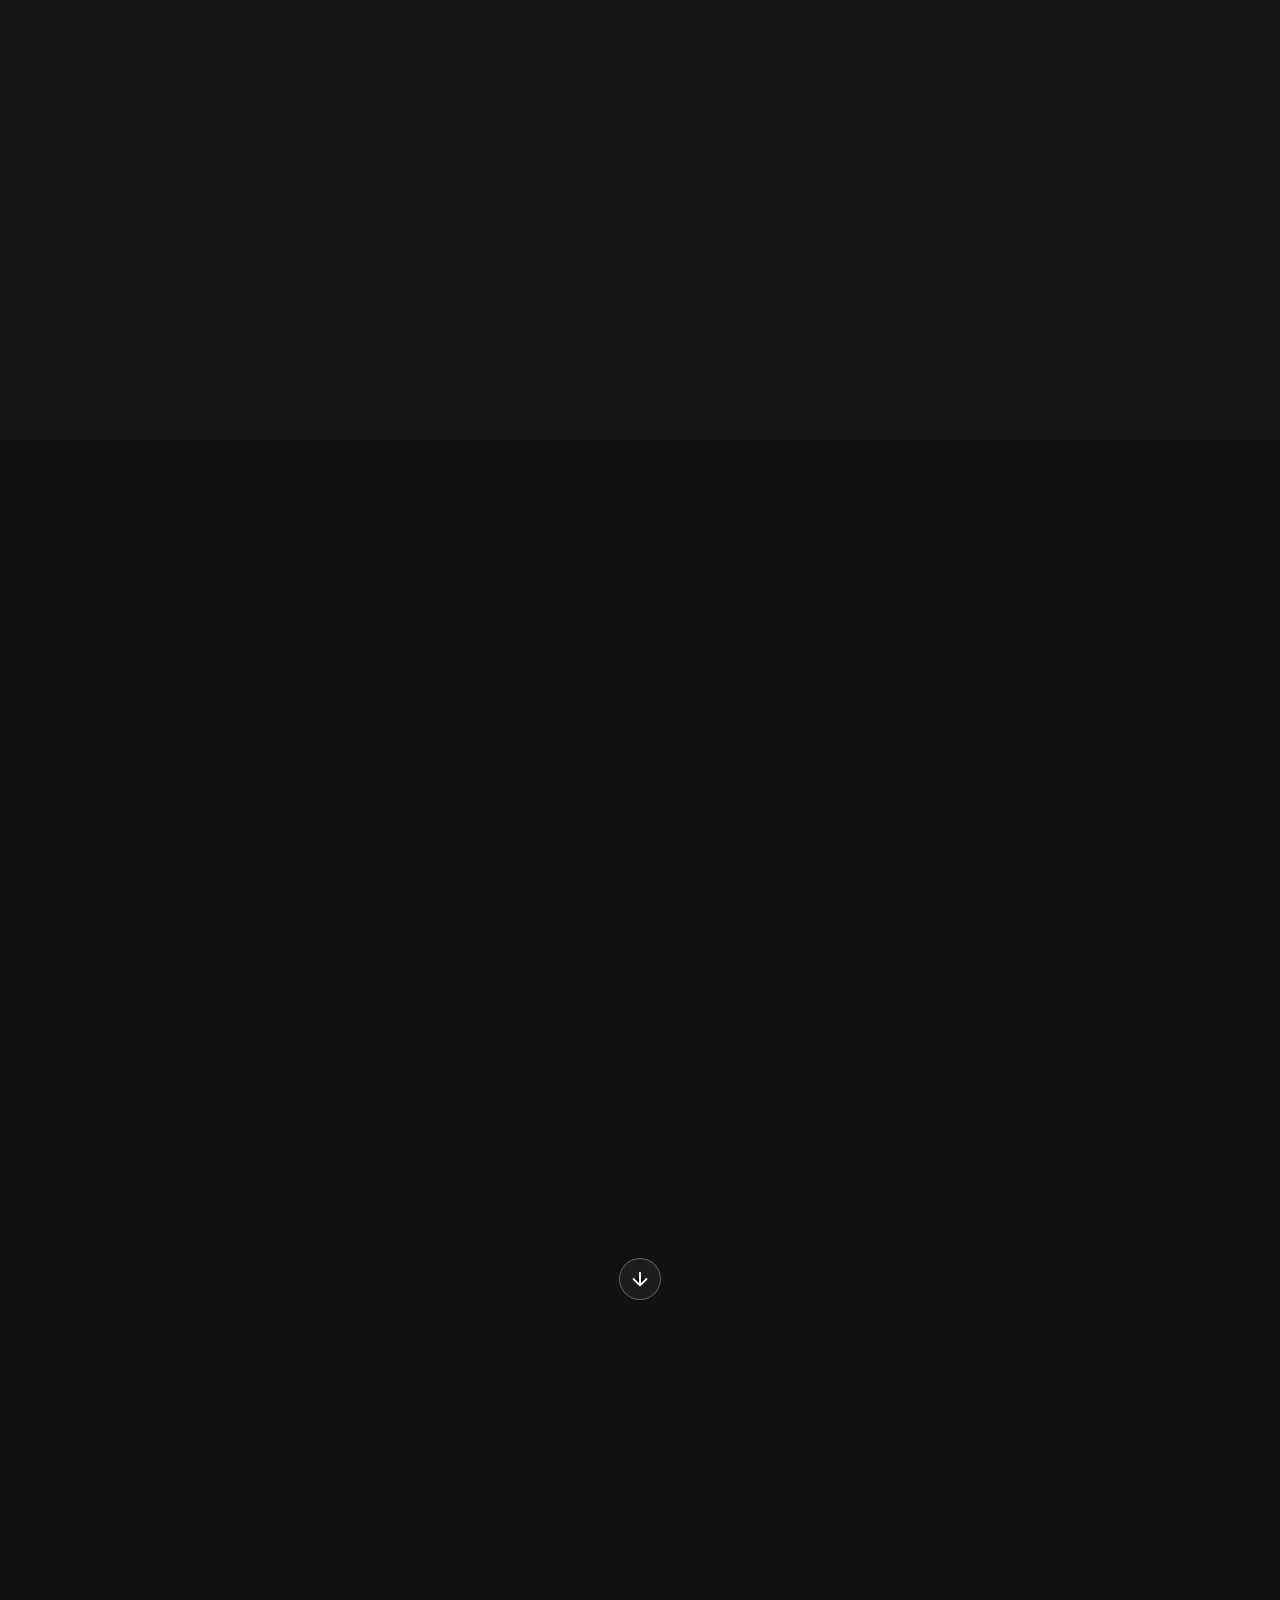
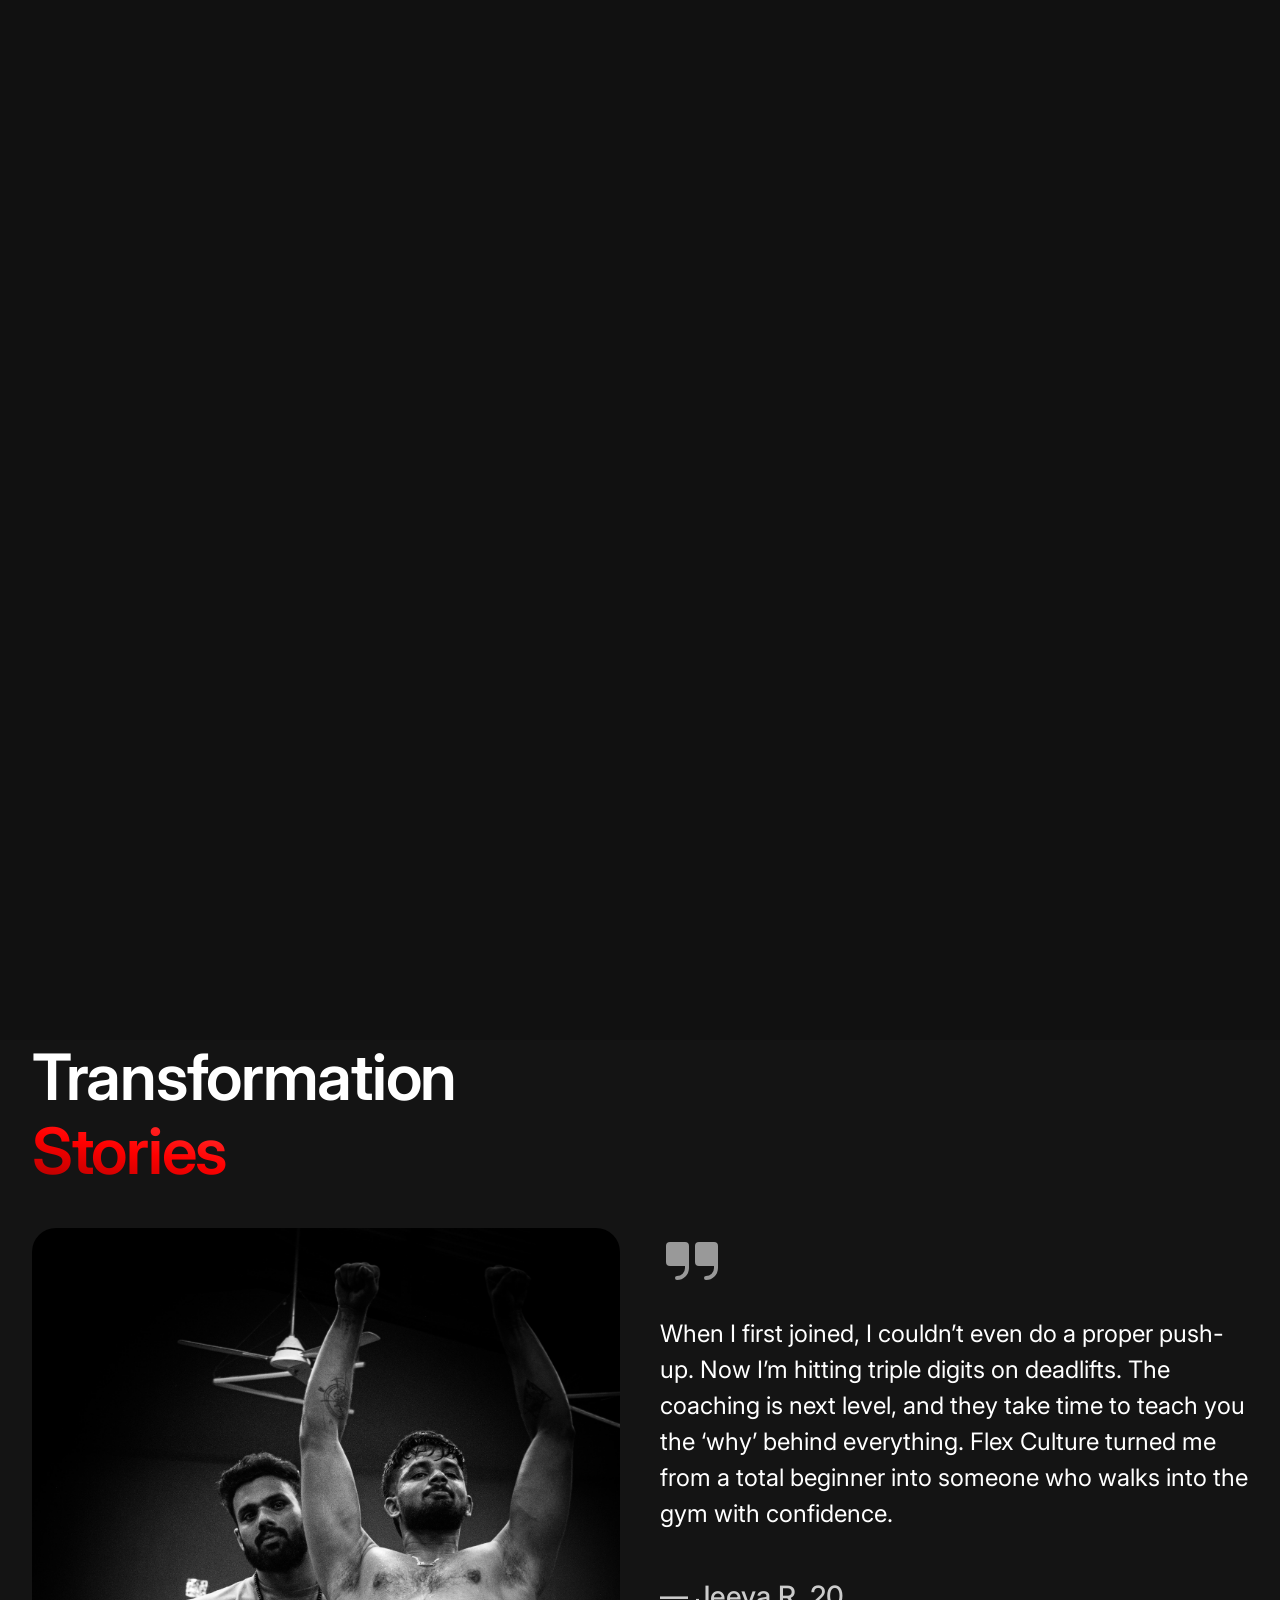
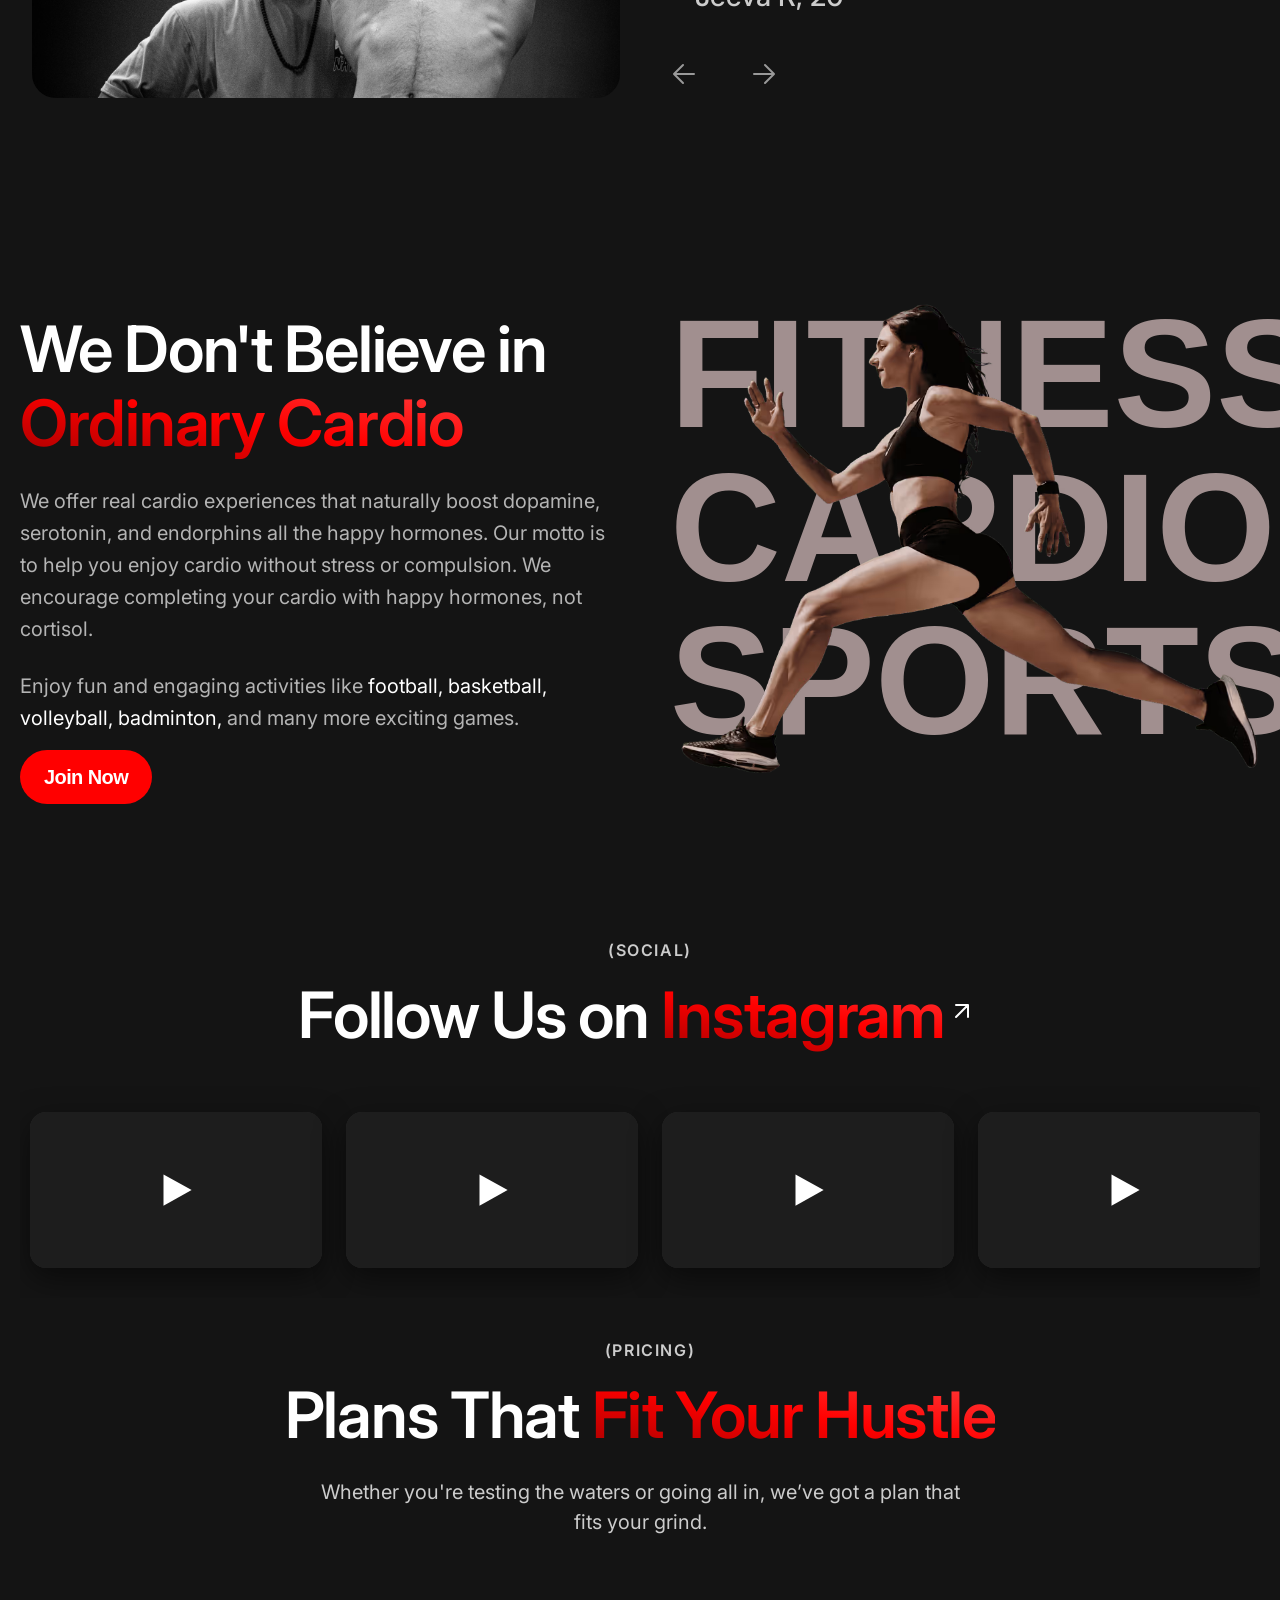
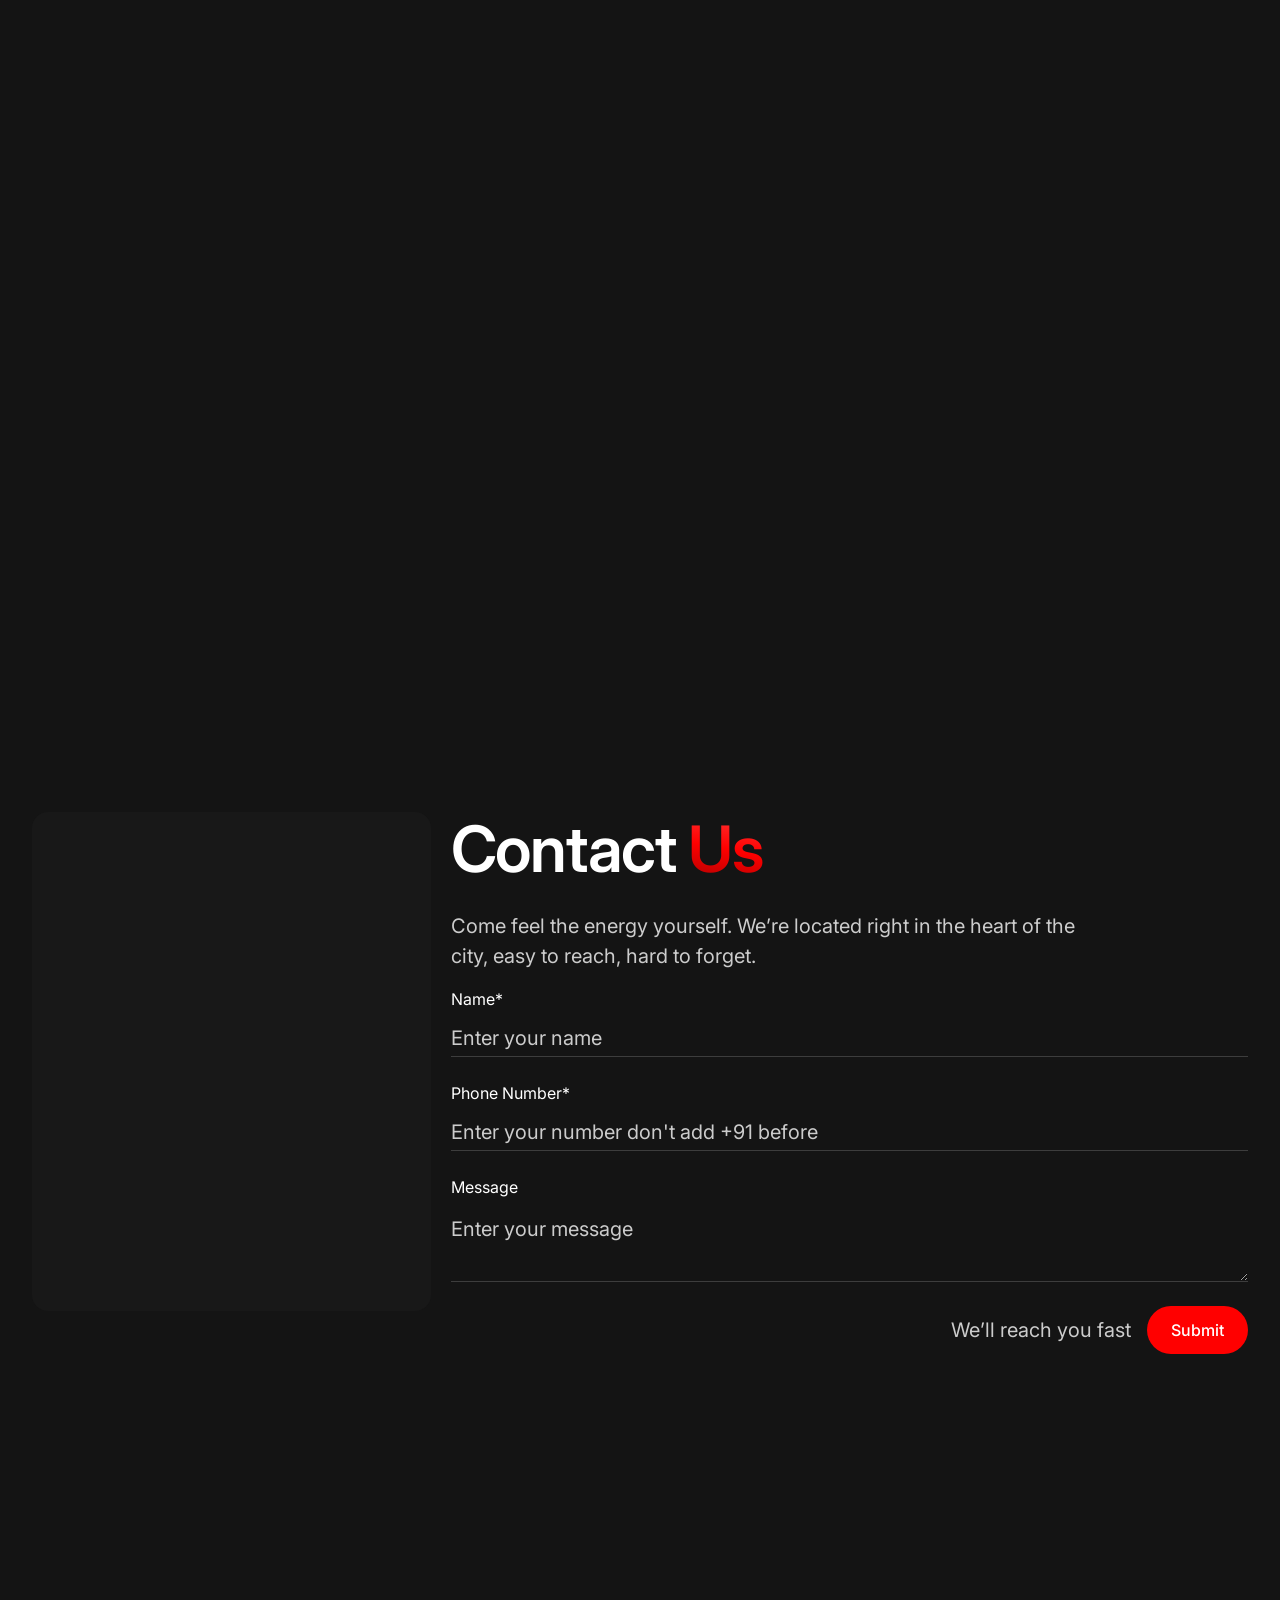
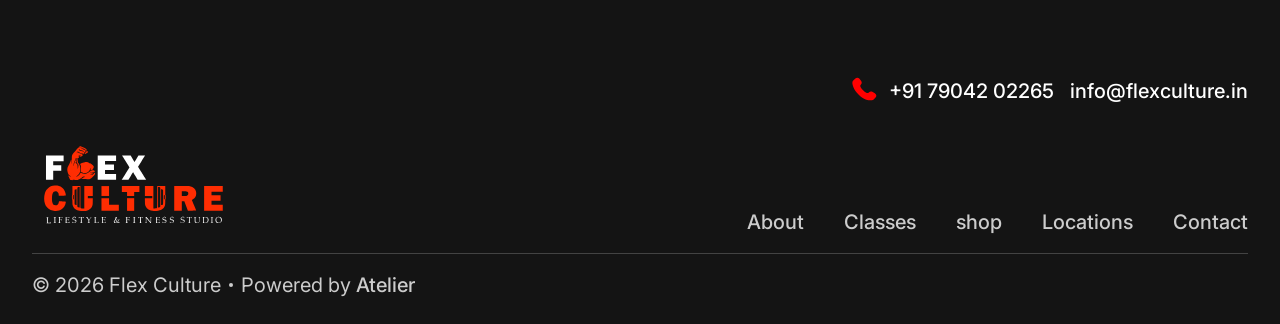
==== commit ac884ac4: "new video added with slider on desktop" ====
--- a/index.html
+++ b/index.html
@@ -855,10 +855,22 @@
     </div>
 
 
-    <div class="insta-container">
-      <div class="insta-track">
-
-        <div class="reel-card">
+    <div class="insta-container swiper instaSwiper overflow-visible">
+      <div class="swiper-wrapper insta-track overflow-visible">
+
+        <div class="reel-card swiper-slide" style="height: -webkit-fill-available;
+    display: flex;">
+          <video class="reel-video" src="assets/videos/reels0.mp4" muted playsinline
+            data-link="https://instagram.com/flexculture_01"></video>
+          <div class="video-overlay">
+            <svg viewBox="0 0 64 64">
+              <polygon points="16,12 52,32 16,52" />
+            </svg>
+          </div>
+          <button class="unmute-btn">🔊 Tap to unmute</button>
+        </div>
+
+        <div class="reel-card swiper-slide">
           <video class="reel-video" src="assets/videos/reels1.mp4" muted playsinline
             data-link="https://instagram.com/flexculture_01"></video>
           <div class="video-overlay">
@@ -869,7 +881,7 @@
           <button class="unmute-btn">🔊 Tap to unmute</button>
         </div>
 
-        <div class="reel-card">
+        <div class="reel-card swiper-slide">
           <video class="reel-video" src="assets/videos/reels2.mp4" muted playsinline
             data-link="https://instagram.com/flexculture_01"></video>
           <div class="video-overlay">
@@ -879,7 +891,7 @@
           </div>
         </div>
 
-        <div class="reel-card">
+        <div class="reel-card swiper-slide">
           <video class="reel-video" src="assets/videos/reels3.mp4" muted playsinline
             data-link="https://instagram.com/flexculture_01"></video>
           <div class="video-overlay">
@@ -889,7 +901,7 @@
           </div>
         </div>
 
-        <div class="reel-card">
+        <div class="reel-card swiper-slide">
           <video class="reel-video" src="assets/videos/reels4.mp4" muted playsinline
             data-link="https://instagram.com/flexculture_01"></video>
           <div class="video-overlay">
@@ -1580,6 +1592,37 @@
 
 
 
+  <script>
+    // ---------------- INSTA REELS SLIDER ----------------
+    // Only init if more than 4 items (or always as requested by user's condition which is met)
+    const reelCards = document.querySelectorAll('.reel-card');
+    if (reelCards.length > 4) {
+      const instaSwiper = new Swiper(".instaSwiper", {
+        slidesPerView: 1.2,
+        spaceBetween: 16,
+        centeredSlides: true,
+        loop: true,
+        grabCursor: true,
+        breakpoints: {
+          480: {
+            slidesPerView: 2,
+            spaceBetween: 16,
+            centeredSlides: false
+          },
+          768: {
+            slidesPerView: 3,
+            spaceBetween: 24,
+            centeredSlides: false
+          },
+          992: {
+            slidesPerView: 4,
+            spaceBetween: 24,
+            centeredSlides: false
+          }
+        }
+      });
+    }
+  </script>
 </body>
 
 </html>
--- a/assets/css/style.css
+++ b/assets/css/style.css
@@ -6,6 +6,10 @@
 
 body {
   margin: 0;
+}
+
+.overflow-visible {
+  overflow-y: visible;
 }
 
 article,
@@ -205,8 +209,7 @@
 
 @font-face {
   font-family: webflow-icons;
-  src: url([data-uri])
-    format("truetype");
+  src: url([data-uri]) format("truetype");
   font-weight: 400;
   font-style: normal;
 }
@@ -436,9 +439,11 @@
   margin-bottom: 10px;
   font-weight: 700;
 }
+
 .red {
   color: red;
 }
+
 h1 {
   margin-top: 20px;
   font-size: 38px;
@@ -944,6 +949,7 @@
 }
 
 @media screen and (max-width: 767px) {
+
   .w-hidden-main,
   .w-hidden-medium {
     display: inherit !important;
@@ -1104,7 +1110,7 @@
   text-align: center;
 }
 
-.w-widget-map .gm-style-iw > button {
+.w-widget-map .gm-style-iw>button {
   display: none !important;
 }
 
@@ -1247,7 +1253,7 @@
   overflow: hidden;
 }
 
-.w-background-video > video {
+.w-background-video>video {
   object-fit: cover;
   z-index: -100;
   background-position: 50%;
@@ -1259,7 +1265,7 @@
   inset: -100%;
 }
 
-.w-background-video > video::-webkit-media-controls-start-playback-button {
+.w-background-video>video::-webkit-media-controls-start-playback-button {
   -webkit-appearance: none;
   display: none !important;
 }
@@ -1272,7 +1278,7 @@
   right: 1em;
 }
 
-.w-background-video--control > [hidden] {
+.w-background-video--control>[hidden] {
   display: none !important;
 }
 
@@ -1319,11 +1325,11 @@
   inset: auto 0 0;
 }
 
-.w-slider-nav.w-round > div {
+.w-slider-nav.w-round>div {
   border-radius: 100%;
 }
 
-.w-slider-nav.w-num > div {
+.w-slider-nav.w-num>div {
   font-size: inherit;
   line-height: inherit;
   width: auto;
@@ -1331,7 +1337,7 @@
   padding: 0.2em 0.5em;
 }
 
-.w-slider-nav.w-shadow > div {
+.w-slider-nav.w-shadow>div {
   box-shadow: 0 0 3px #3336;
 }
 
@@ -1339,11 +1345,11 @@
   color: #fff;
 }
 
-.w-slider-nav-invert > div {
+.w-slider-nav-invert>div {
   background-color: #2226;
 }
 
-.w-slider-nav-invert > div.w-active {
+.w-slider-nav-invert>div.w-active {
   background-color: #222;
 }
 
@@ -1809,8 +1815,8 @@
   outline: 2px solid #2895f7;
 }
 
-.w-richtext figure.w-richtext-figure-type-video > div:after,
-.w-richtext figure[data-rt-type="video"] > div:after {
+.w-richtext figure.w-richtext-figure-type-video>div:after,
+.w-richtext figure[data-rt-type="video"]>div:after {
   content: "";
   display: none;
   position: absolute;
@@ -1822,7 +1828,7 @@
   position: relative;
 }
 
-.w-richtext figure > div:before {
+.w-richtext figure>div:before {
   cursor: default !important;
 }
 
@@ -1844,13 +1850,13 @@
   display: table;
 }
 
-.w-richtext figure.w-richtext-figure-type-image > div,
-.w-richtext figure[data-rt-type="image"] > div {
+.w-richtext figure.w-richtext-figure-type-image>div,
+.w-richtext figure[data-rt-type="image"]>div {
   display: inline-block;
 }
 
-.w-richtext figure.w-richtext-figure-type-image > figcaption,
-.w-richtext figure[data-rt-type="image"] > figcaption {
+.w-richtext figure.w-richtext-figure-type-image>figcaption,
+.w-richtext figure[data-rt-type="image"]>figcaption {
   caption-side: bottom;
   display: table-caption;
 }
@@ -1870,8 +1876,8 @@
   left: 0;
 }
 
-.w-richtext figure.w-richtext-figure-type-video > div,
-.w-richtext figure[data-rt-type="video"] > div {
+.w-richtext figure.w-richtext-figure-type-video>div,
+.w-richtext figure[data-rt-type="video"]>div {
   width: 100%;
 }
 
@@ -1881,8 +1887,8 @@
   margin-right: auto;
 }
 
-.w-richtext figure.w-richtext-align-center.w-richtext-figure-type-image > div,
-.w-richtext figure.w-richtext-align-center[data-rt-type="image"] > div {
+.w-richtext figure.w-richtext-align-center.w-richtext-figure-type-image>div,
+.w-richtext figure.w-richtext-align-center[data-rt-type="image"]>div {
   max-width: 100%;
 }
 
@@ -1900,12 +1906,12 @@
   display: block;
 }
 
-.w-richtext figure.w-richtext-align-fullwidth > div {
+.w-richtext figure.w-richtext-align-fullwidth>div {
   padding-bottom: inherit;
   display: inline-block;
 }
 
-.w-richtext figure.w-richtext-align-fullwidth > figcaption {
+.w-richtext figure.w-richtext-align-fullwidth>figcaption {
   display: block;
 }
 
@@ -2229,11 +2235,9 @@
   --_typography---text-body--font-family: var(--fonts--normal-font);
   --_typography---text-body--letter-spacing: 0em;
   --font-weight--medium: 500;
-  --_colors---brand-primary-hover: color-mix(
-    in hsl,
-    var(--_colors---brand-primary) 90%,
-    white 10%
-  );
+  --_colors---brand-primary-hover: color-mix(in hsl,
+      var(--_colors---brand-primary) 90%,
+      white 10%);
   --_sizing---spacing--32: 32px;
   --_sizing---spacing--4: 4px;
   --_typography---text-small--font-size: 1rem;
@@ -2250,18 +2254,14 @@
   --_colors---brand-primary: red;
   --_colors---brand-secondary: #181818;
   --_colors---text-primary: var(--_colors---foreground);
-  --_colors---brand-secondary-hover: color-mix(
-    in hsl,
-    var(--_colors---brand-secondary) 95%,
-    white 5%
-  );
+  --_colors---brand-secondary-hover: color-mix(in hsl,
+      var(--_colors---brand-secondary) 95%,
+      white 5%);
   --_colors---foreground: #fff;
   --_colors---border: #3d3d3d;
-  --_colors---text-secondary: color-mix(
-    in hsl,
-    var(--_colors---text-primary) 80%,
-    black 20%
-  );
+  --_colors---text-secondary: color-mix(in hsl,
+      var(--_colors---text-primary) 80%,
+      black 20%);
   --_sizing---radius--8: 8px;
   --container-sizing--section-padding-y-medium\<deleted\|variable-5221a9b5-e13b-572d-1eb9-04965ea0bc34\>: 60px;
   --container-sizing--section-padding-y-small\<deleted\|variable-826282b5-355d-a880-d7a1-531eeadf7d1a\>: 40px;
@@ -2285,11 +2285,9 @@
   --_typography---text-large--letter-spacing: 0em;
   --_sizing---spacing--80: 80px;
   --_sizing---spacing--20: 20px;
-  --_colors---text-gray: color-mix(
-    in hsl,
-    var(--_colors---text-primary) 60%,
-    black 40%
-  );
+  --_colors---text-gray: color-mix(in hsl,
+      var(--_colors---text-primary) 60%,
+      black 40%);
   --_typography---text-small--line-height: 1.5;
   --_sizing---radius--16: 16px;
   --_typography---text-large--font-size: 1.5rem;
@@ -2481,10 +2479,7 @@
 
 blockquote {
   padding: var(--_sizing---spacing--16) var(--_sizing---spacing--24);
-  border-left: 2px solid
-    var(
-      --colors--border\<deleted\|variable-e8952266-1019-1189-7bc4-4c0cf68499c4\>
-    );
+  border-left: 2px solid var(--colors--border\<deleted\|variable-e8952266-1019-1189-7bc4-4c0cf68499c4\>);
 }
 
 figure {
@@ -2493,9 +2488,7 @@
 }
 
 figcaption {
-  color: var(
-    --colors--text-secondary\<deleted\|variable-5888be5f-ec47-3686-90f4-c3b1399f6c63\>
-  );
+  color: var(--colors--text-secondary\<deleted\|variable-5888be5f-ec47-3686-90f4-c3b1399f6c63\>);
   text-align: left;
   margin-top: 5px;
   font-size: 0.875rem;
@@ -2524,8 +2517,7 @@
 }
 
 .button {
-  padding: var(--_sizing---spacing--12) var(--_sizing---spacing--24)
-    var(--_sizing---spacing--12) var(--_sizing---radius--24);
+  padding: var(--_sizing---spacing--12) var(--_sizing---spacing--24) var(--_sizing---spacing--12) var(--_sizing---radius--24);
   border-radius: var(--_sizing---radius--full);
   background-color: var(--_colors---brand-primary);
   color: var(--_colors---background);
@@ -2737,9 +2729,7 @@
 }
 
 .styleguide-color-block.white {
-  background-color: var(
-    --colors--background\<deleted\|variable-58db4276-bec4-015b-e930-e1bdfc8d2567\>
-  );
+  background-color: var(--colors--background\<deleted\|variable-58db4276-bec4-015b-e930-e1bdfc8d2567\>);
 }
 
 .styleguide-color-block.primary {
@@ -2827,9 +2817,7 @@
 }
 
 ._404-section {
-  background-color: var(
-    --colors--foreground\<deleted\|variable-4c3b4a3d-4bd5-2e06-d6fa-ace6c08d87ff\>
-  );
+  background-color: var(--colors--foreground\<deleted\|variable-4c3b4a3d-4bd5-2e06-d6fa-ace6c08d87ff\>);
   flex-flow: column;
   height: 100vh;
   padding: 0;
@@ -2838,12 +2826,8 @@
 }
 
 ._404-wrapper {
-  padding-top: var(
-    --sizing--section-padding-y\<deleted\|variable-632d7242-22f2-9b76-a47d-e00c431ee3e2\>
-  );
-  padding-bottom: var(
-    --sizing--section-padding-y\<deleted\|variable-632d7242-22f2-9b76-a47d-e00c431ee3e2\>
-  );
+  padding-top: var(--sizing--section-padding-y\<deleted\|variable-632d7242-22f2-9b76-a47d-e00c431ee3e2\>);
+  padding-bottom: var(--sizing--section-padding-y\<deleted\|variable-632d7242-22f2-9b76-a47d-e00c431ee3e2\>);
   grid-row-gap: 12px;
   text-align: center;
   flex-direction: column;
@@ -3039,11 +3023,9 @@
   border-radius: inherit;
   padding: 1px;
 
-  background: linear-gradient(
-    180deg,
-    rgba(57, 57, 57, 0.21),
-    rgba(151, 151, 151, 0.35)
-  );
+  background: linear-gradient(180deg,
+      rgba(57, 57, 57, 0.21),
+      rgba(151, 151, 151, 0.35));
 
   mask: linear-gradient(#fff 0 0) content-box, linear-gradient(#fff 0 0);
   -webkit-mask: linear-gradient(#fff 0 0) content-box, linear-gradient(#fff 0 0);
@@ -3062,12 +3044,10 @@
   right: 10%;
   height: 1px;
 
-  background: linear-gradient(
-    90deg,
-    transparent,
-    rgba(255, 255, 255, 0.18),
-    transparent
-  );
+  background: linear-gradient(90deg,
+      transparent,
+      rgba(255, 255, 255, 0.18),
+      transparent);
 
   pointer-events: none;
 }
@@ -3079,11 +3059,9 @@
   border-radius: 28px;
 
   mix-blend-mode: overlay;
-  background: radial-gradient(
-    circle at 30% 20%,
-    rgba(255, 255, 255, 0.12),
-    transparent 70%
-  );
+  background: radial-gradient(circle at 30% 20%,
+      rgba(255, 255, 255, 0.12),
+      transparent 70%);
 
   pointer-events: none;
 }
@@ -3311,8 +3289,7 @@
 }
 
 .hero-rating {
-  padding: var(--_sizing---spacing--8) var(--_sizing---spacing--20)
-    var(--_sizing---spacing--8) var(--_sizing---spacing--8);
+  padding: var(--_sizing---spacing--8) var(--_sizing---spacing--20) var(--_sizing---spacing--8) var(--_sizing---spacing--8);
   border-radius: var(--_sizing---radius--full);
   -webkit-backdrop-filter: blur(40px);
   backdrop-filter: blur(40px);
@@ -3401,12 +3378,14 @@
   text-transform: uppercase;
   margin-left: var(--_sizing---spacing--20);
 }
+
 span {
   display: inline;
   all: unset;
   font: inherit;
   color: inherit;
 }
+
 .about-paragraph {
   font-size: var(--_typography---h4--font-size);
   color: #fff;
@@ -3416,11 +3395,14 @@
   white-space: normal;
   word-spacing: normal;
 }
+
 .about-word {
   display: inline-block;
-  opacity: 0.2; /* 👈 low opacity before scroll */
+  opacity: 0.2;
+  /* 👈 low opacity before scroll */
   transition: opacity 0.3s linear;
 }
+
 .scroll-indicator {
   position: absolute;
   bottom: 40px;
@@ -3465,9 +3447,11 @@
   0% {
     transform: translateY(0);
   }
+
   50% {
     transform: translateY(8px);
   }
+
   100% {
     transform: translateY(0);
   }
@@ -3619,11 +3603,9 @@
 }
 
 .class-card-overlay {
-  background-image: linear-gradient(
-    180deg,
-    transparent,
-    var(--_colors---background)
-  );
+  background-image: linear-gradient(180deg,
+      transparent,
+      var(--_colors---background));
   height: 30%;
   position: absolute;
   inset: auto 0% 0%;
@@ -3653,6 +3635,7 @@
   font-size: var(--_typography---h1--font-size);
   text-align: center;
 }
+
 .mb-2 {
   margin-bottom: 1.5rem;
 }
@@ -3696,8 +3679,7 @@
 
 .plan-card {
   z-index: 1;
-  padding: var(--_sizing---spacing--48) var(--_sizing---spacing--32)
-    var(--_sizing---spacing--32);
+  padding: var(--_sizing---spacing--48) var(--_sizing---spacing--32) var(--_sizing---spacing--32);
   border-radius: var(--_sizing---radius--24);
   background-color: var(--_colors---brand-secondary);
   flex-flow: column;
@@ -3731,8 +3713,7 @@
 .plan-features {
   margin-top: var(--_sizing---spacing--24);
   margin-bottom: var(--_sizing---radius--24);
-  padding: var(--_sizing---spacing--24) var(--_sizing---spacing--16)
-    var(--_sizing---spacing--16);
+  padding: var(--_sizing---spacing--24) var(--_sizing---spacing--16) var(--_sizing---spacing--16);
   grid-column-gap: var(--_sizing---spacing--16);
   grid-row-gap: var(--_sizing---spacing--16);
   border-radius: var(--_sizing---radius--16);
@@ -3927,10 +3908,7 @@
   color: var(--_colors---text-gray);
   top: auto;
   bottom: 0;
-  left: calc(
-    50% + (var(--_sizing---spacing--40) / 2) + var(--_sizing---spacing--48) +
-      var(--_sizing---spacing--32)
-  );
+  left: calc(50% + (var(--_sizing---spacing--40) / 2) + var(--_sizing---spacing--48) + var(--_sizing---spacing--32));
   justify-content: center;
   align-items: center;
   margin-left: 0;
@@ -4128,21 +4106,16 @@
 
 .contact-image-wrapper {
   z-index: 1;
-  height: calc(
-    var(--_typography---mega-heading--font-size) -
-      (2 * var(--_sizing---spacing--16))
-  );
+  height: calc(var(--_typography---mega-heading--font-size) - (2 * var(--_sizing---spacing--16)));
   flex: 1;
   position: relative;
   overflow: hidden;
 }
 
 .trainer-section {
-  background-color: color-mix(
-    in hsl,
-    var(--_colors---background) 85%,
-    black 15%
-  );
+  background-color: color-mix(in hsl,
+      var(--_colors---background) 85%,
+      black 15%);
 }
 
 .trainer-heading-wrapper {
@@ -4257,22 +4230,16 @@
   border-style: solid;
   border-width: 4px;
   border-top-color: color-mix(in hsl, var(--_colors---success) 50%, black 50%);
-  border-right-color: color-mix(
-    in hsl,
-    var(--_colors---success) 50%,
-    black 50%
-  );
-  border-bottom-color: color-mix(
-    in hsl,
-    var(--_colors---success) 50%,
-    black 50%
-  );
+  border-right-color: color-mix(in hsl,
+      var(--_colors---success) 50%,
+      black 50%);
+  border-bottom-color: color-mix(in hsl,
+      var(--_colors---success) 50%,
+      black 50%);
   border-left-color: color-mix(in hsl, var(--_colors---success) 50%, black 50%);
-  background-color: color-mix(
-    in hsl,
-    var(--_colors---success) 30%,
-    transparent 80%
-  );
+  background-color: color-mix(in hsl,
+      var(--_colors---success) 30%,
+      transparent 80%);
 }
 
 .message-description {
@@ -4315,11 +4282,9 @@
   border-right-color: color-mix(in hsl, var(--_colors---error) 50%, black 50%);
   border-bottom-color: color-mix(in hsl, var(--_colors---error) 50%, black 50%);
   border-left-color: color-mix(in hsl, var(--_colors---error) 50%, black 50%);
-  background-color: color-mix(
-    in hsl,
-    var(--_colors---error) 30%,
-    transparent 80%
-  );
+  background-color: color-mix(in hsl,
+      var(--_colors---error) 30%,
+      transparent 80%);
 }
 
 @media screen and (max-width: 991px) {
@@ -4479,12 +4444,8 @@
   }
 
   .search-wrapper {
-    padding-top: var(
-      --container-sizing--section-padding-y-medium\<deleted\|variable-5221a9b5-e13b-572d-1eb9-04965ea0bc34\>
-    );
-    padding-bottom: var(
-      --container-sizing--section-padding-y-medium\<deleted\|variable-5221a9b5-e13b-572d-1eb9-04965ea0bc34\>
-    );
+    padding-top: var(--container-sizing--section-padding-y-medium\<deleted\|variable-5221a9b5-e13b-572d-1eb9-04965ea0bc34\>);
+    padding-bottom: var(--container-sizing--section-padding-y-medium\<deleted\|variable-5221a9b5-e13b-572d-1eb9-04965ea0bc34\>);
     grid-column-gap: 24px;
     grid-row-gap: 24px;
   }
@@ -5158,9 +5119,11 @@
   .hero {
     background-position: 30%;
   }
+
   .hero-swiper .swiper-slide:nth-child(2) .hero {
     background-position: center 50%;
   }
+
   .hero-swiper .swiper-slide:nth-child(3) .hero {
     background-position: center 50%;
   }
@@ -5386,7 +5349,7 @@
   border-radius: 16px;
   padding: 10px;
   max-width: 300px;
-  margin: auto;
+  /* margin: auto; handled by Swiper */
   box-shadow: 0 10px 30px rgba(0, 0, 0, 0.5);
   overflow: hidden;
   height: -webkit-fill-available;
@@ -5456,6 +5419,7 @@
   height: 50px;
   fill: white;
 }
+
 .insta-container {
   width: 100%;
   overflow-x: auto;
@@ -5467,10 +5431,11 @@
 
 .insta-track {
   display: flex;
-  gap: 16px;
-  justify-content: center;
-  padding: 10px;
-}
+  /* gap: 16px; handled by Swiper spaceBetween */
+  /* justify-content: center; handled by Swiper */
+  padding: 30px 10px;
+}
+
 .insta-header {
   display: flex;
   align-items: center;
@@ -5505,13 +5470,11 @@
 @media (max-width: 768px) {
   .instaSwiper .swiper-wrapper {
     display: flex;
-    justify-content: center;
-  }
-
-  .instaSwiper .swiper-slide {
-    /* Let Swiper calculate width for 2 slides on tablet */
-    width: auto !important;
-  }
+    /* justify-content: center; REMOVED */
+  }
+
+
+
   .mobile-slide {
     display: block !important;
   }
@@ -5531,6 +5494,7 @@
     position: absolute;
     inset: 0%;
   }
+
   .contact-links {
     margin-top: 0.5rem;
     flex-flow: column;
@@ -5538,14 +5502,17 @@
     align-items: flex-start;
     padding-left: 0.5rem;
   }
+
   .contact-phone::before,
   .contact-email::before {
     width: 22px;
     height: 22px;
   }
+
   .contact-email {
     font-size: 0.9rem;
   }
+
   .navbar-center {
     width: 95%;
     border-radius: 20px;
@@ -5555,12 +5522,13 @@
     backdrop-filter: blur(10px) saturate(120%);
     -webkit-backdrop-filter: blur(10px) saturate(120%);
   }
+
   .about-paragraph {
     text-align: justify;
   }
-  .insta-track {
-    width: max-content;
-  }
+
+
+
   .nav-menu {
     padding: 0 !important;
     height: max-content !important;
@@ -5592,6 +5560,7 @@
   z-index: 10;
   cursor: pointer;
 }
+
 .gradient-red-text {
   background: linear-gradient(190deg, #ff4141, #ff0000, #a60000);
   -webkit-background-clip: text;
@@ -5641,6 +5610,7 @@
   line-height: 1.6;
   max-width: 100%;
 }
+
 .hero-desc .highlight {
   color: #fff;
   font-weight: 400;
@@ -5716,6 +5686,7 @@
     top: 5%;
     font-size: 20vw;
   }
+
   .hero-btn {
     margin-top: 5rem;
   }
@@ -5759,7 +5730,8 @@
 .hero-slider {
   position: relative;
   width: 100%;
-  height: 520px; /* adjust as needed */
+  height: 520px;
+  /* adjust as needed */
   overflow: hidden;
 }
 
@@ -5814,7 +5786,7 @@
   gap: 30px;
   overflow-x: auto;
   scroll-behavior: smooth;
-    scroll-snap-type: x mandatory;
+  scroll-snap-type: x mandatory;
   padding-bottom: 10px;
 }
 
@@ -5825,7 +5797,7 @@
 
 /* card width for slider */
 .product-card {
-   scroll-snap-align: start;
+  scroll-snap-align: start;
   min-width: 320px;
   max-width: 320px;
   flex-shrink: 0;
@@ -5850,7 +5822,8 @@
   cursor: pointer;
   z-index: 10;
 }
-.slider-btn svg{
+
+.slider-btn svg {
   height: 22px;
   width: 22px;
 }
@@ -5910,12 +5883,10 @@
   justify-content: space-between;
 
   /* Glass effect */
-  background: linear-gradient(
-    194deg,
-    rgba(12, 12, 12, 0.35),
-    rgba(12, 12, 12, 0.35),
-    rgba(58, 53, 53, 0.35)
-  );
+  background: linear-gradient(194deg,
+      rgba(12, 12, 12, 0.35),
+      rgba(12, 12, 12, 0.35),
+      rgba(58, 53, 53, 0.35));
 
   backdrop-filter: blur(16px);
   -webkit-backdrop-filter: blur(16px);
@@ -5923,7 +5894,7 @@
   border-radius: 12px;
   border: 1px solid rgba(255, 255, 255, 0.25);
 
-  box-shadow: 
+  box-shadow:
     0 10px 30px rgba(0, 0, 0, 0.25);
 
   transition: all 0.8s ease-in-out;
@@ -5937,14 +5908,20 @@
   0% {
     bottom: -110px;
   }
+
   60% {
-    bottom: 15px; /* overshoot */
-  }
+    bottom: 15px;
+    /* overshoot */
+  }
+
   80% {
-    bottom: 6px; /* bounce down */
-  }
+    bottom: 6px;
+    /* bounce down */
+  }
+
   100% {
-    bottom: 10px; /* final position */
+    bottom: 10px;
+    /* final position */
   }
 }
 
@@ -5977,11 +5954,13 @@
   cursor: pointer;
   transition: background 0.2s ease;
 }
+
 .price {
   /* font-weight: 400; */
   font-size: 14px;
   color: #dddddd;
 }
+
 .price-info {
   display: flex;
   flex-direction: column;
@@ -5989,6 +5968,7 @@
   flex-wrap: wrap;
   gap: 0rem;
 }
+
 .price-info p {
   margin: 0;
 }
@@ -5996,28 +5976,34 @@
 .product-arrow:hover {
   background: #ddd;
 }
+
 @media (max-width: 768px) {
   .featured-section {
     padding: 0px 25px 60px;
   }
-  .product-card{
+
+  .product-card {
     width: 100%;
     height: 520px;
   }
-  .product-footer{
+
+  .product-footer {
     bottom: 10px;
   }
-  
-}
+
+}
+
 @media (max-width: 322px) {
-.product-card{
-  height: 420px;
-  min-width: 100% !important;
-}
-.featured-section {
+  .product-card {
+    height: 420px;
+    min-width: 100% !important;
+  }
+
+  .featured-section {
     padding: 0px 15px 60px;
   }
-.price-info{
-  gap: 0;
-}
-}
+
+  .price-info {
+    gap: 0;
+  }
+}
